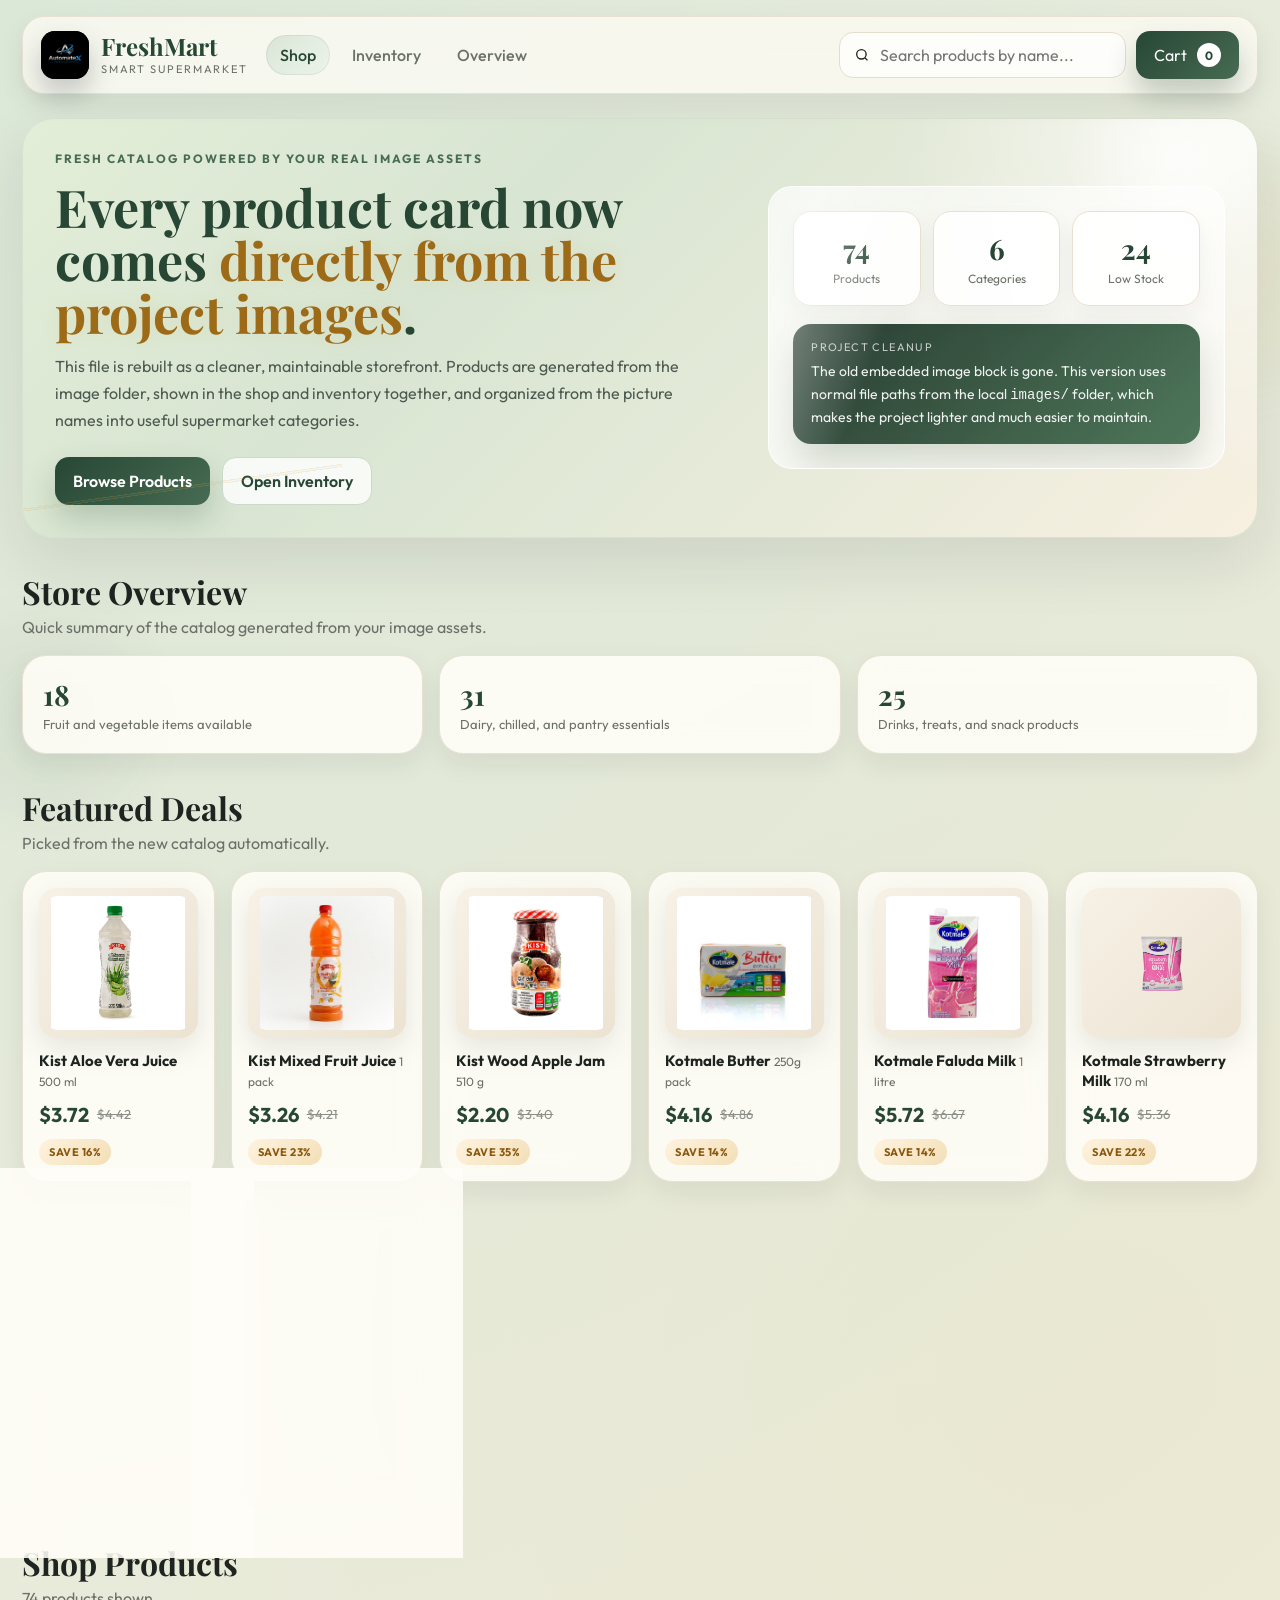
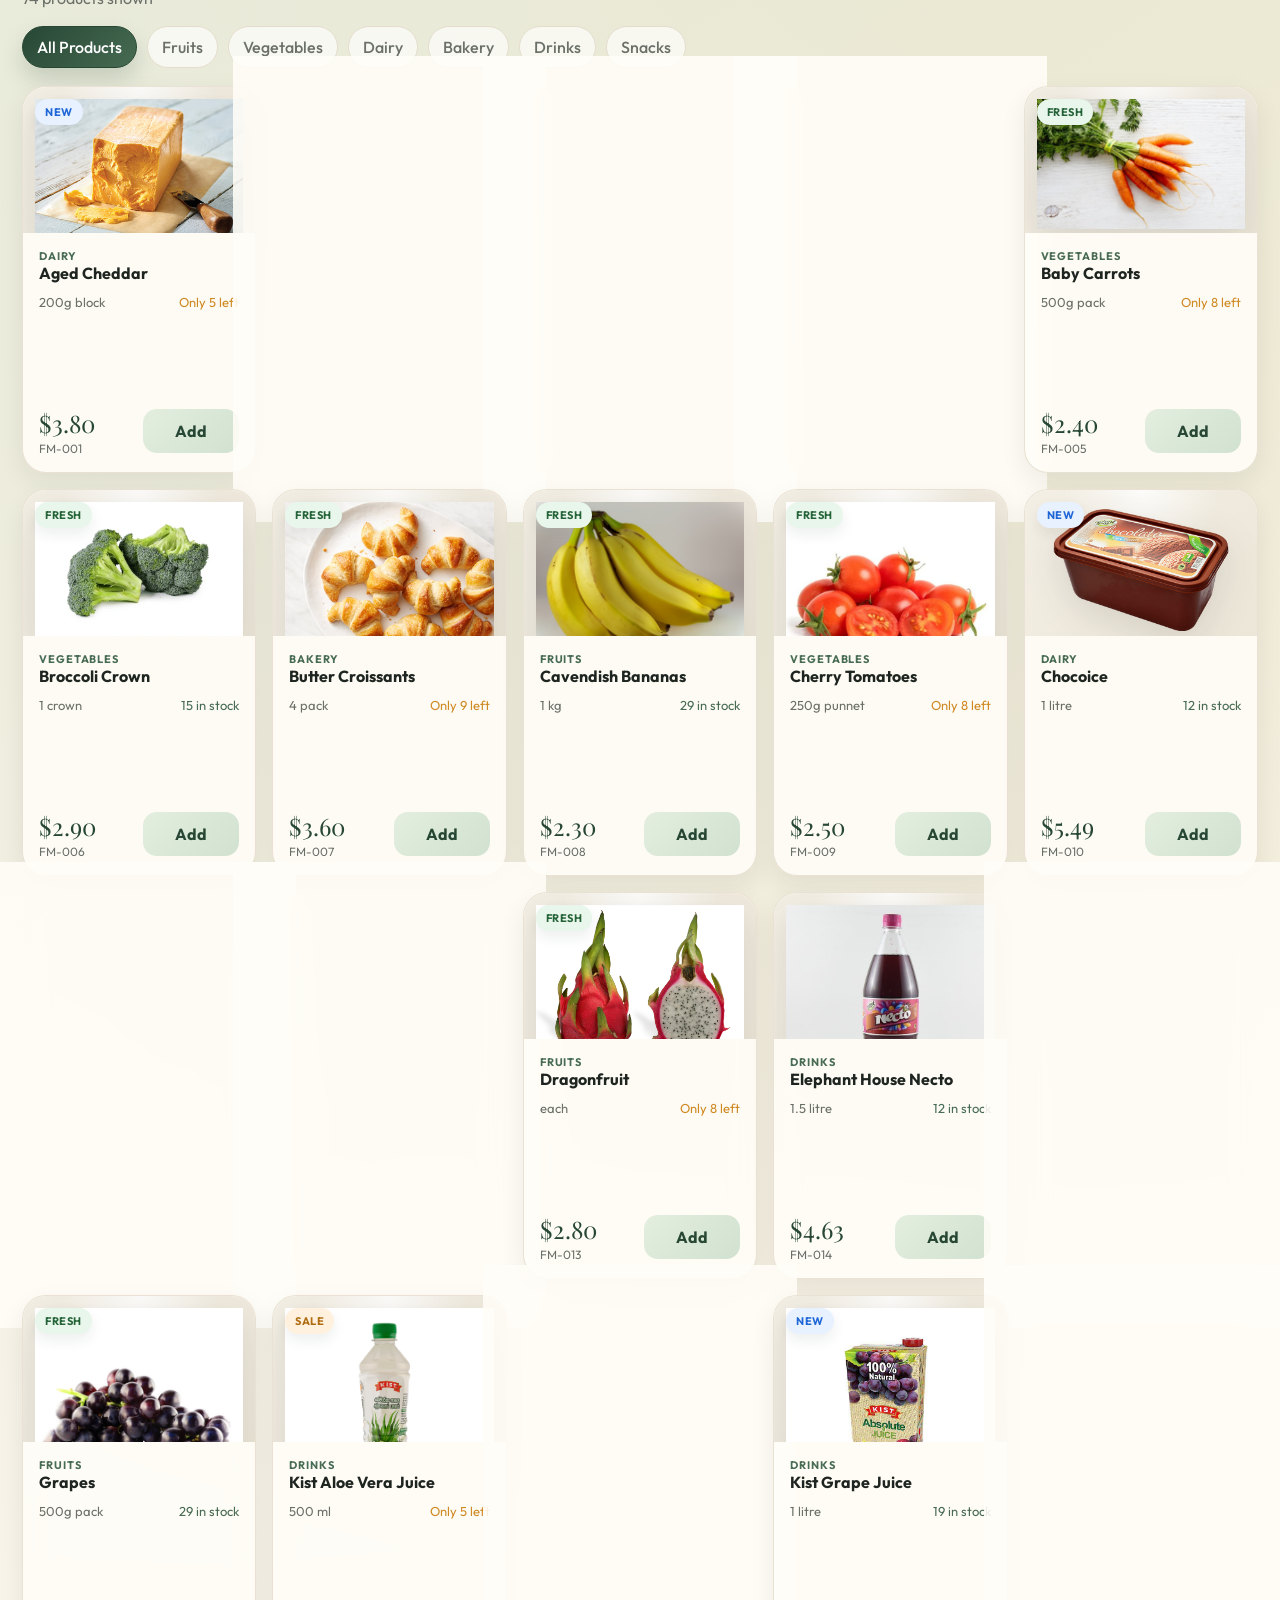
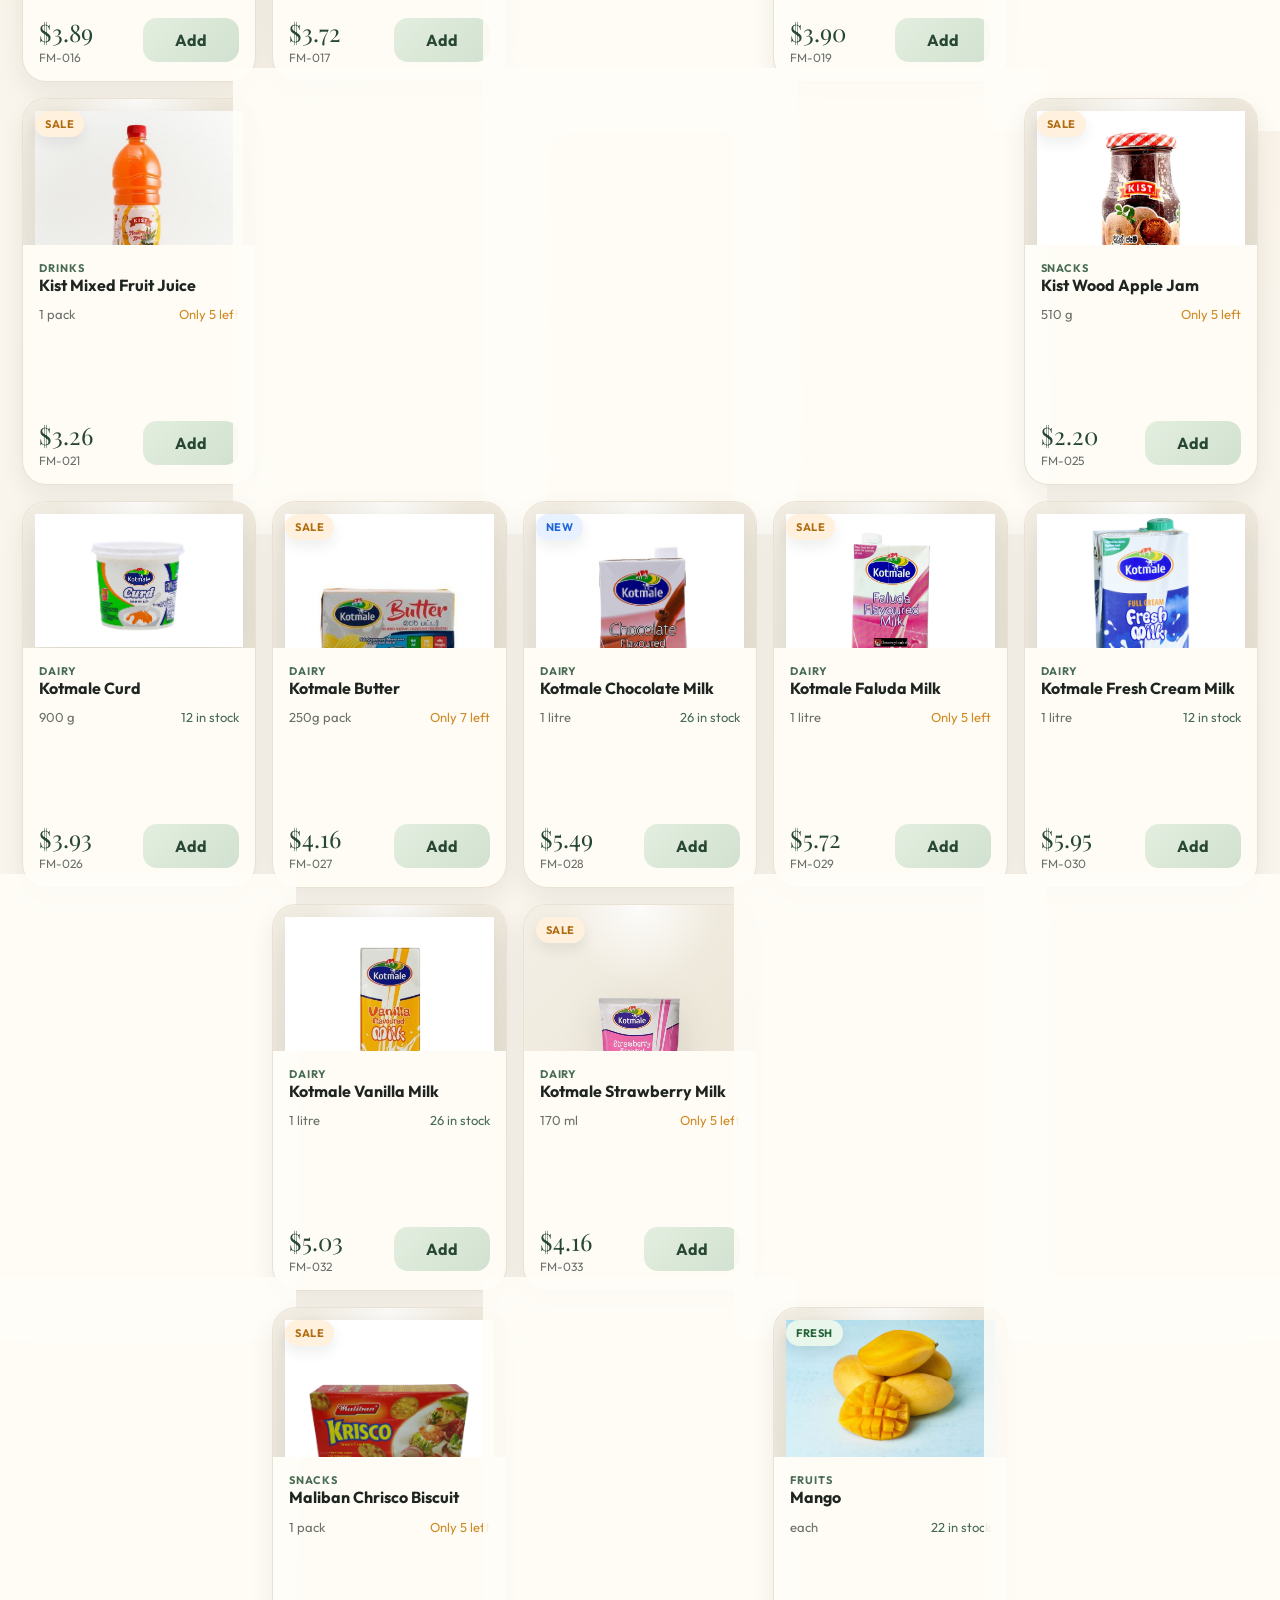
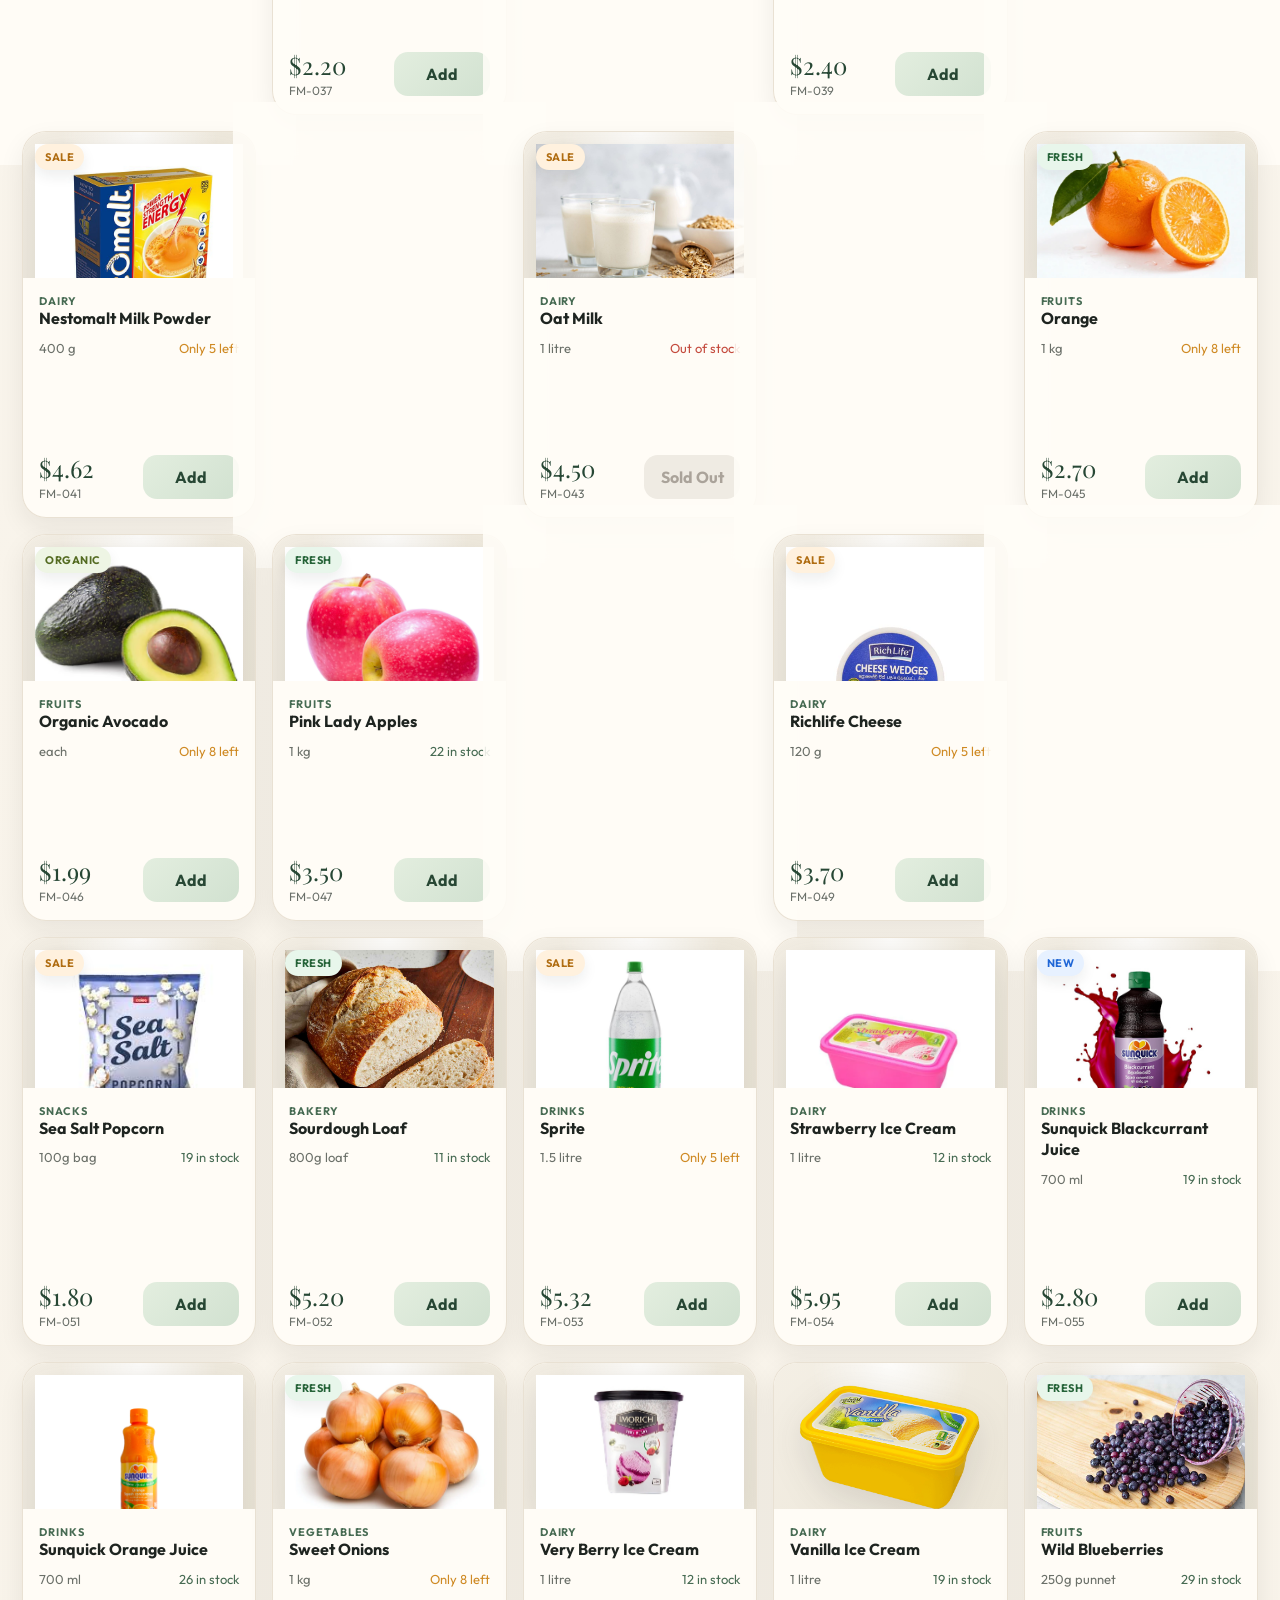
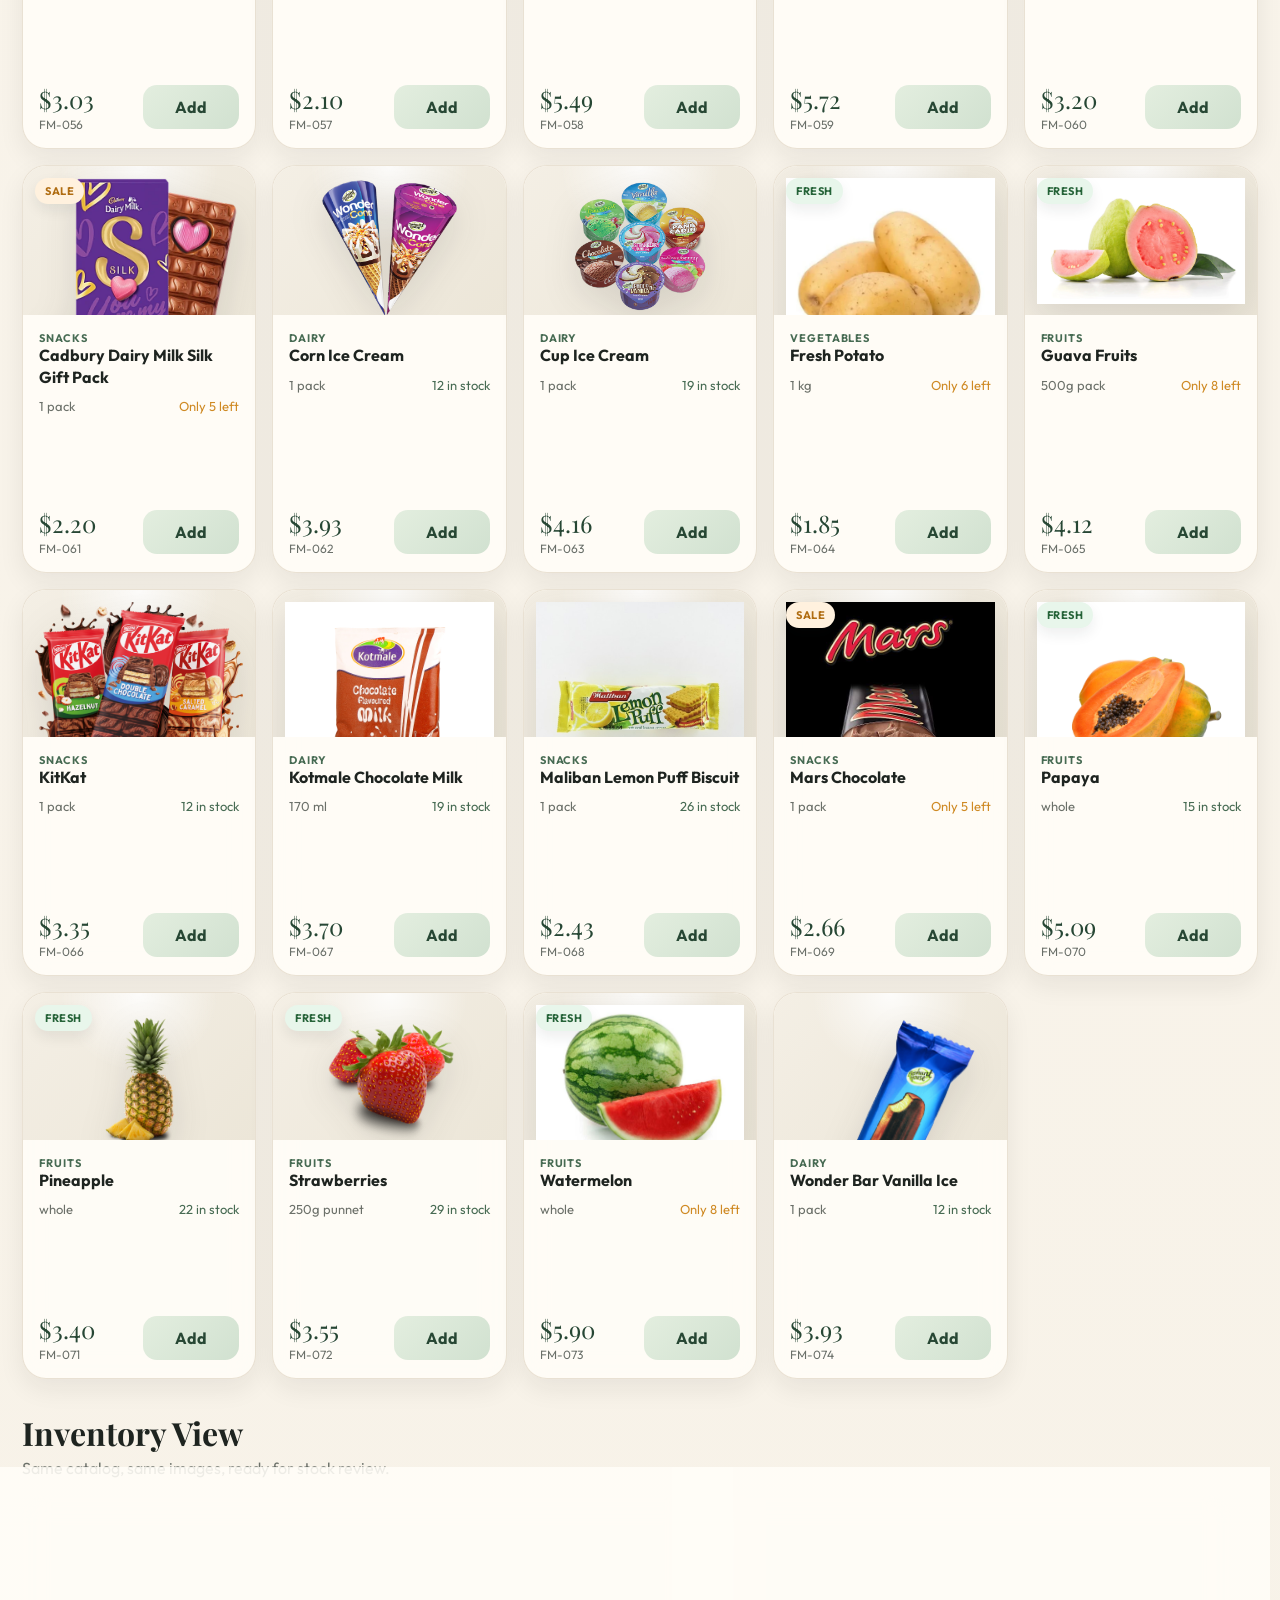
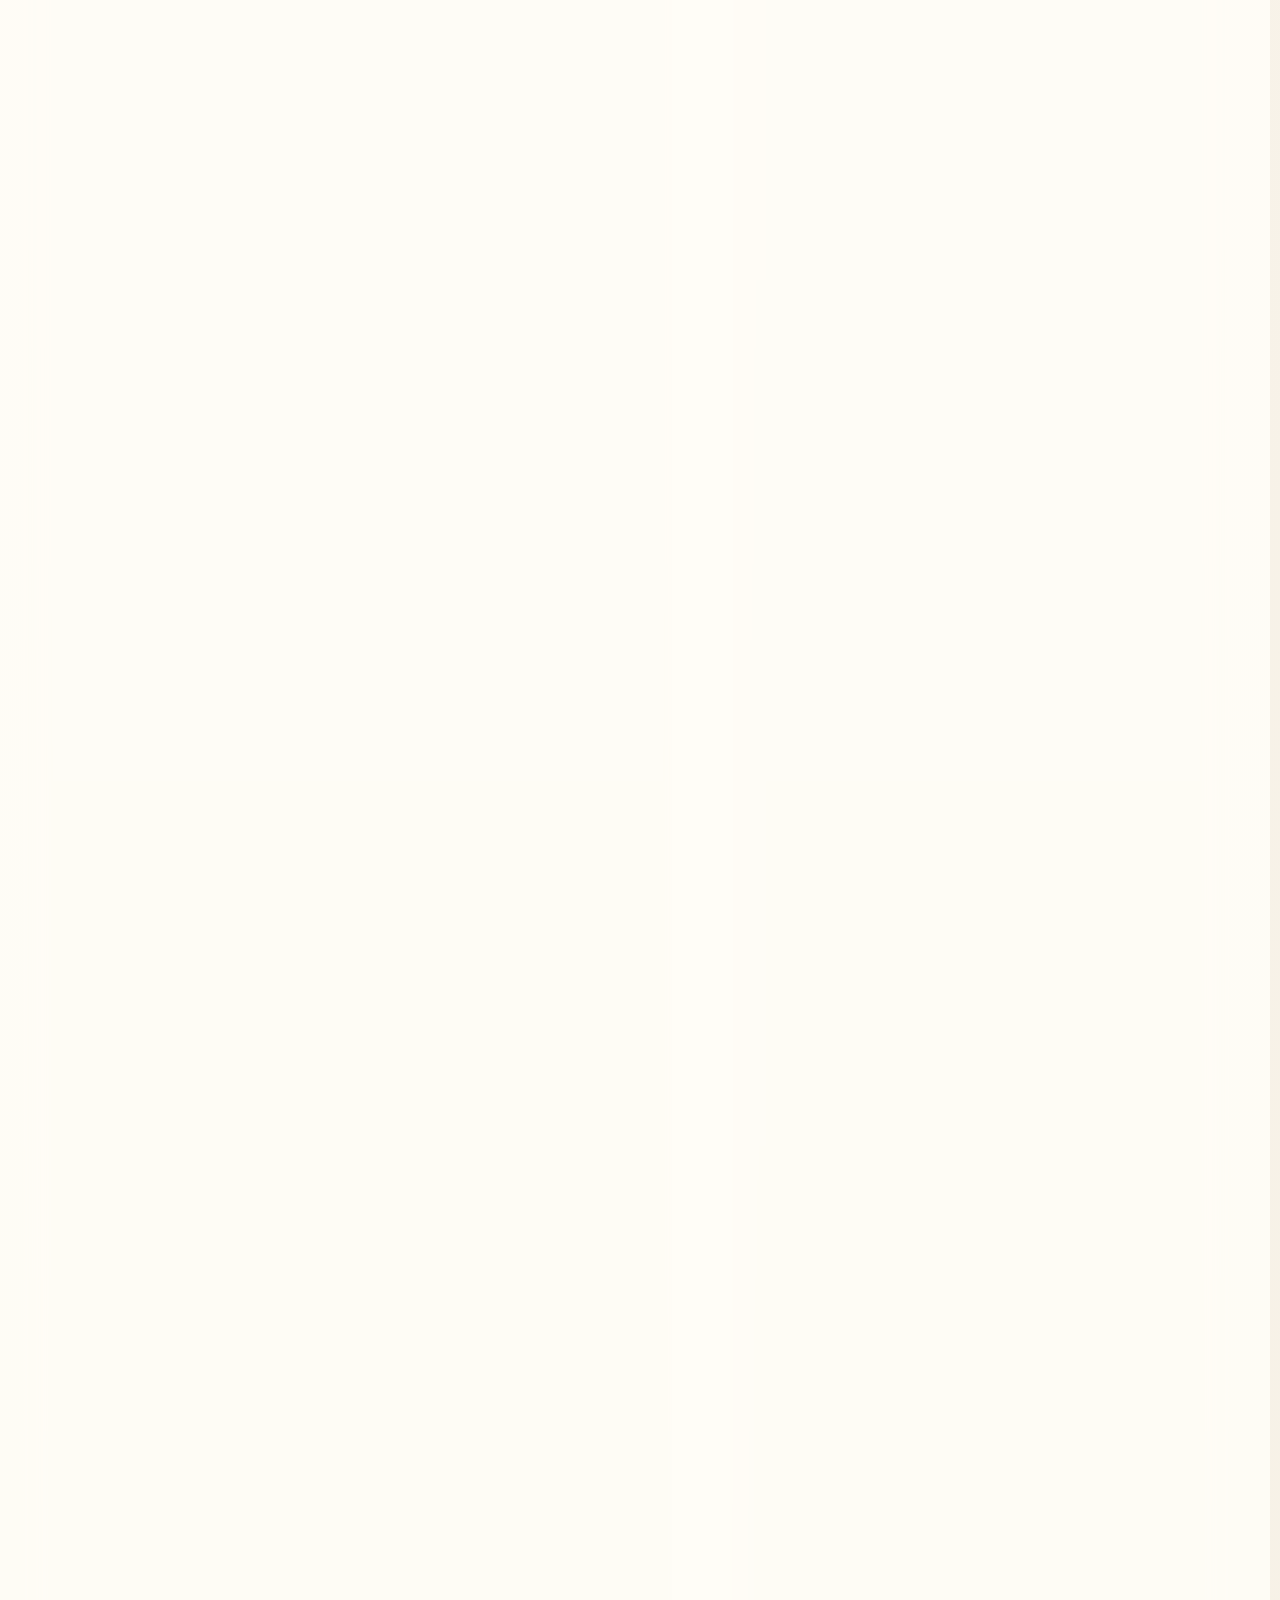
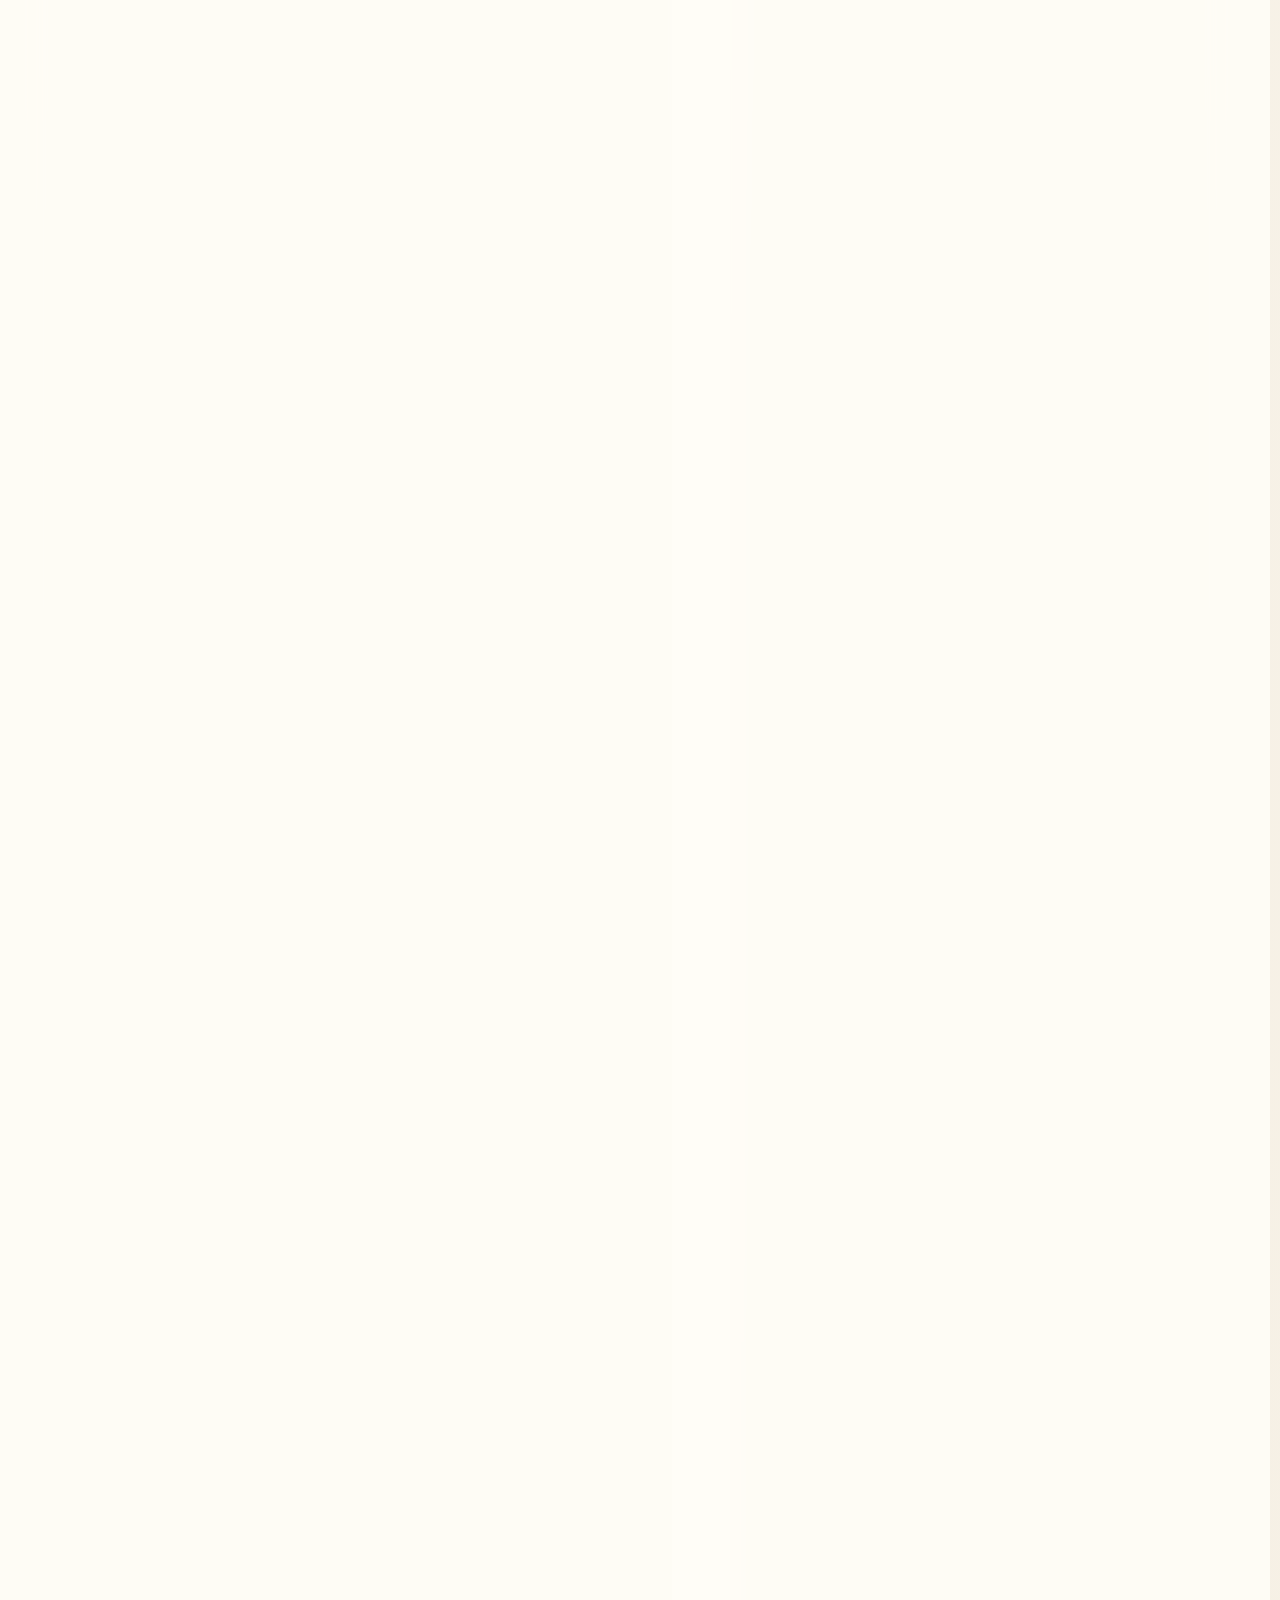
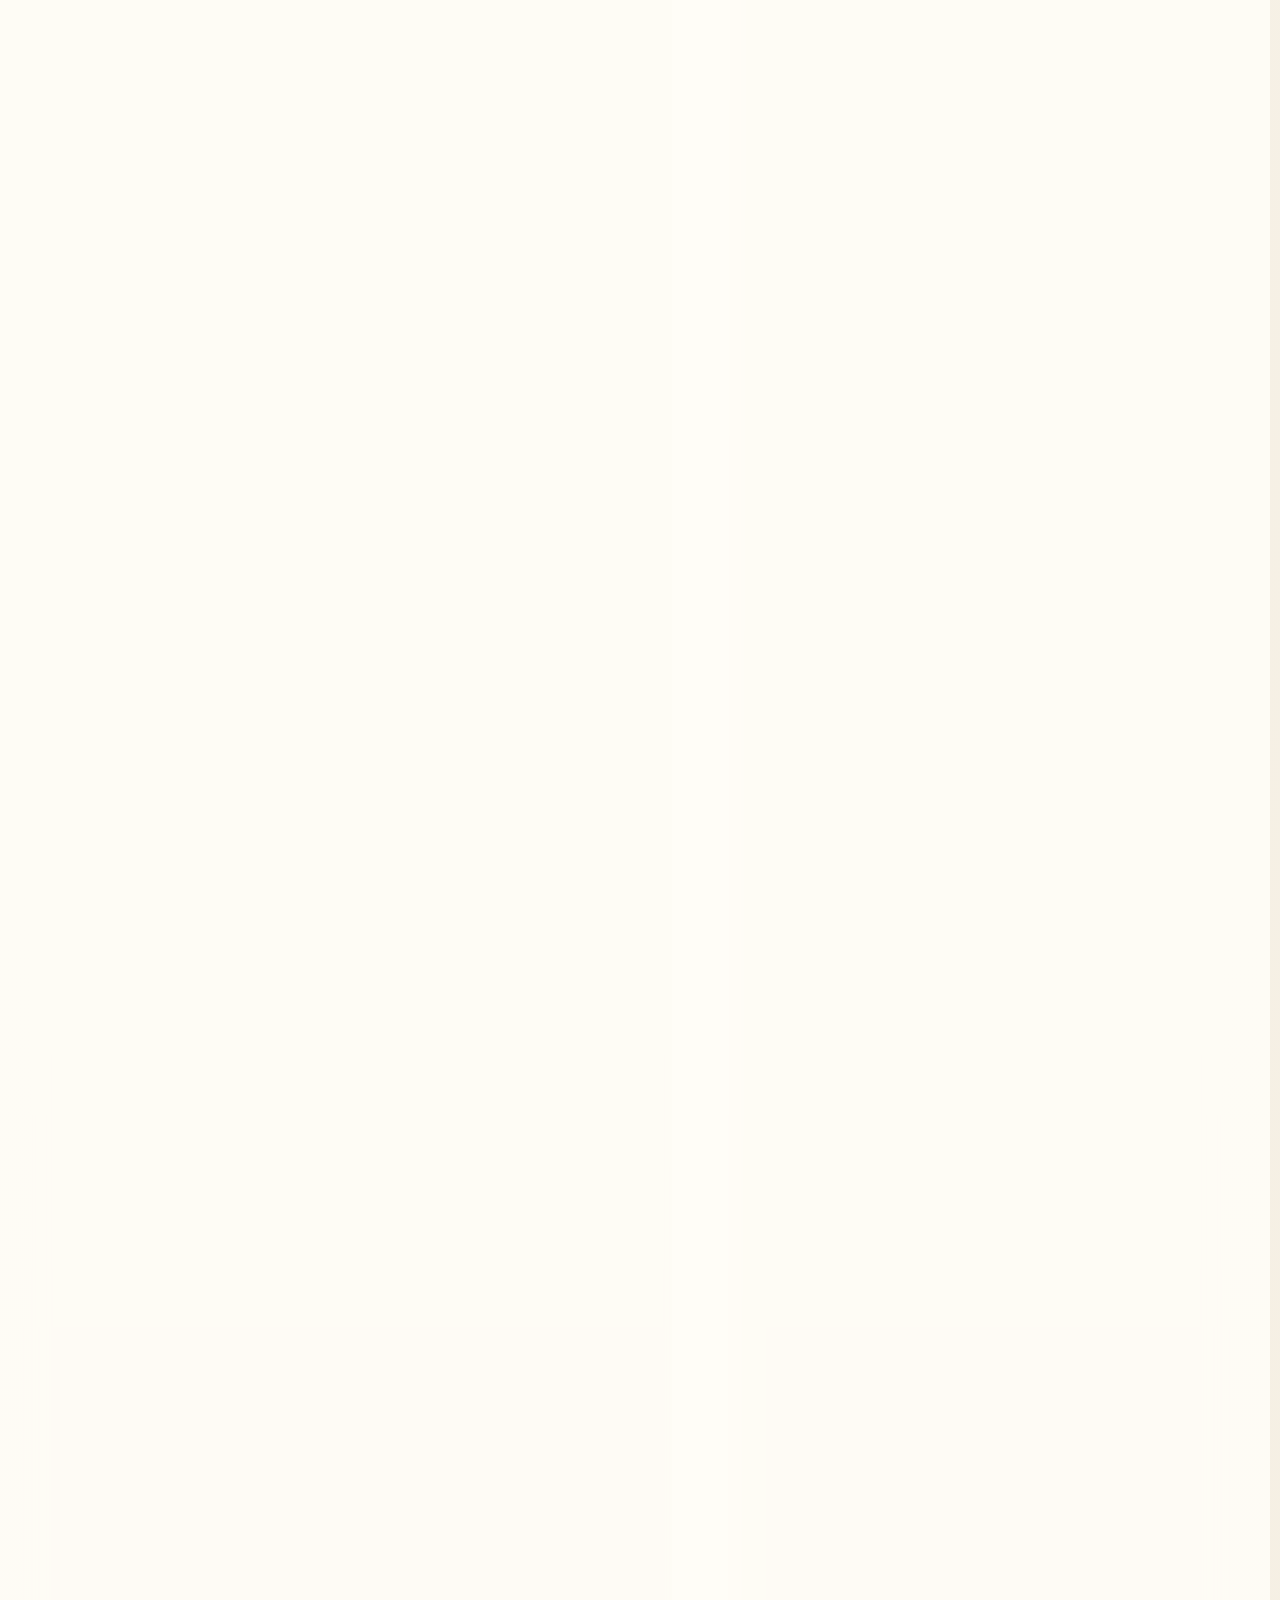
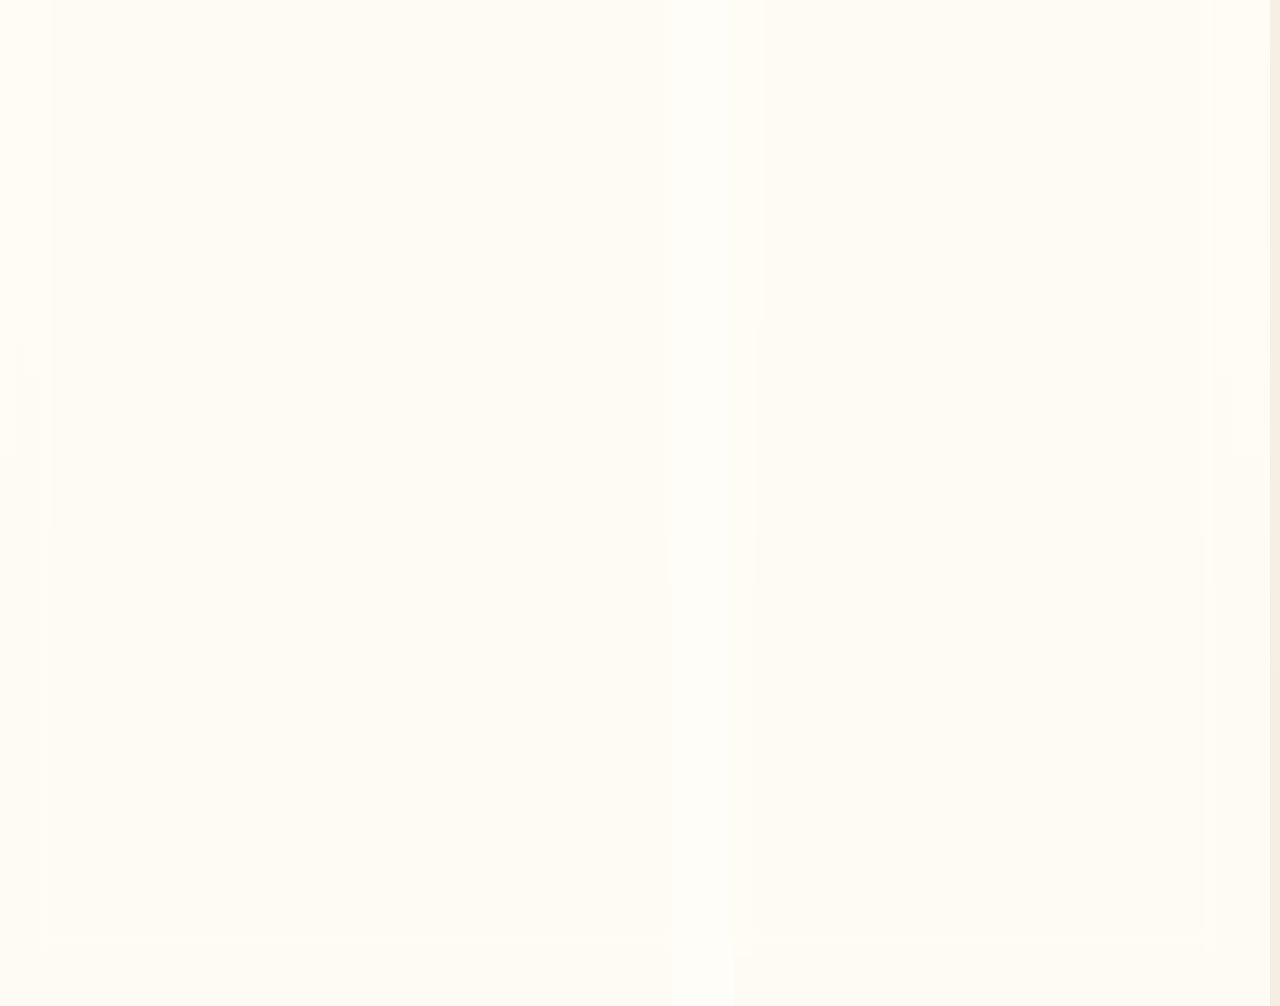
==== index.html @ c477b3e0 "Rename homepage to index.html" ====
<!DOCTYPE html>
<html lang="en">
<head>
<meta charset="UTF-8">
<meta name="viewport" content="width=device-width, initial-scale=1.0">
<title>FreshMart | Smart Supermarket Showcase</title>
<link rel="preconnect" href="https://fonts.googleapis.com">
<link rel="preconnect" href="https://fonts.gstatic.com" crossorigin>
<link href="https://fonts.googleapis.com/css2?family=Playfair+Display:wght@600;700&family=Outfit:wght@300;400;500;600;700&display=swap" rel="stylesheet">
<style>
*{box-sizing:border-box;margin:0;padding:0}
:root{
  --bg:#f5efe3;
  --panel:rgba(255,253,248,0.88);
  --panel-soft:#f3ecdf;
  --text:#1e2420;
  --muted:#6b7069;
  --brand:#274734;
  --brand-2:#476b53;
  --brand-3:#d9e5d6;
  --gold:#d8a74d;
  --gold-soft:#f3dfb7;
  --ink-soft:#304039;
  --line:#e5dccd;
  --danger:#c44a3d;
  --warn:#cf8a24;
  --info:#2c6fdd;
  --shadow:0 24px 60px rgba(29,34,25,0.10);
  --shadow-sm:0 10px 26px rgba(29,34,25,0.07);
  --radius:20px;
  --radius-sm:12px;
}
html{scroll-behavior:smooth}
body{font-family:'Outfit',sans-serif;background:
  radial-gradient(circle at top left,rgba(216,230,214,0.92),transparent 24%),
  radial-gradient(circle at 85% 10%,rgba(243,223,183,0.56),transparent 18%),
  linear-gradient(180deg,#fbf7f0 0%,var(--bg) 100%);
  color:var(--text);min-height:100vh;overflow-x:hidden}
body::before,body::after{
  content:'';position:fixed;border-radius:50%;pointer-events:none;z-index:0;filter:blur(10px);opacity:.55
}
body::before{
  width:320px;height:320px;top:110px;right:-120px;
  background:radial-gradient(circle,rgba(216,167,77,0.18),transparent 68%);
  animation:orbFloat 14s ease-in-out infinite
}
body::after{
  width:280px;height:280px;left:-90px;bottom:40px;
  background:radial-gradient(circle,rgba(71,107,83,0.16),transparent 68%);
  animation:orbFloat 18s ease-in-out infinite reverse
}
a{text-decoration:none;color:inherit}
button,input{font:inherit}
img{max-width:100%;display:block}
.shell{position:relative;z-index:1;max-width:1420px;margin:0 auto;padding:0 22px 48px}

@keyframes orbFloat{
  0%,100%{transform:translate3d(0,0,0) scale(1)}
  50%{transform:translate3d(0,-22px,0) scale(1.05)}
}
@keyframes softLift{
  0%,100%{transform:translateY(0)}
  50%{transform:translateY(-8px)}
}
@keyframes softTilt{
  0%,100%{transform:translateY(0) rotate(0)}
  50%{transform:translateY(-10px) rotate(-1.2deg)}
}
@keyframes revealUp{
  from{opacity:0;transform:translateY(26px)}
  to{opacity:1;transform:translateY(0)}
}
@keyframes glowSweep{
  0%{transform:translateX(-120%)}
  100%{transform:translateX(140%)}
}

.nav{
  position:sticky;top:0;z-index:30;
  display:flex;align-items:center;gap:18px;
  margin:16px auto 0;padding:14px 18px;
  background:rgba(255,252,246,0.72);backdrop-filter:blur(20px);
  border:1px solid rgba(229,220,205,0.82);border-radius:22px;box-shadow:var(--shadow-sm)
}
.brand{display:flex;align-items:center;gap:12px;min-width:0}
.brand-mark{width:48px;height:48px;border-radius:14px;overflow:hidden;background:#07111d;box-shadow:0 14px 28px rgba(7,17,29,0.22);flex-shrink:0;animation:softLift 7s ease-in-out infinite}
.brand-mark img{width:100%;height:100%;object-fit:cover}
.brand-copy{min-width:0}
.brand-copy h1{font-family:'Playfair Display',serif;font-size:24px;line-height:1;color:var(--brand);text-shadow:0 1px 0 rgba(255,255,255,0.7)}
.brand-copy p{font-size:11px;letter-spacing:1.8px;text-transform:uppercase;color:var(--muted);margin-top:4px}
.nav-links{display:flex;gap:8px;flex-wrap:wrap}
.nav-link{
  border:none;background:transparent;color:var(--muted);cursor:pointer;
  padding:10px 14px;border-radius:999px;font-weight:500;transition:.25s
}
.nav-link:hover,.nav-link.active{background:linear-gradient(135deg,var(--brand-3),#edf4ea);color:var(--brand);box-shadow:inset 0 0 0 1px rgba(39,71,52,0.08)}
.nav-tools{margin-left:auto;display:flex;align-items:center;gap:10px;flex-wrap:wrap;justify-content:flex-end}
.search{
  display:flex;align-items:center;gap:10px;background:rgba(255,255,255,0.72);
  border:1px solid var(--line);padding:12px 14px;border-radius:14px;min-width:260px;
  box-shadow:inset 0 1px 0 rgba(255,255,255,0.6)
}
.search input{border:none;background:transparent;outline:none;width:100%;color:var(--text)}
.cart-btn{
  display:flex;align-items:center;gap:10px;border:none;cursor:pointer;
  padding:12px 18px;border-radius:14px;background:linear-gradient(135deg,var(--brand),var(--brand-2));
  color:#fff;box-shadow:0 16px 28px rgba(39,71,52,0.26);transition:.25s
}
.cart-btn:hover{transform:translateY(-2px);box-shadow:0 20px 36px rgba(39,71,52,0.30)}
.cart-count{
  min-width:24px;height:24px;border-radius:999px;background:#fff;color:var(--brand);
  font-size:12px;font-weight:700;display:grid;place-items:center
}

.hero{
  position:relative;overflow:hidden;
  margin-top:24px;padding:32px;border-radius:32px;
  background:
    radial-gradient(circle at right top,rgba(255,255,255,0.78),transparent 28%),
    linear-gradient(135deg,#e3eed8 0%,#d8e5d2 35%,#f7f0e1 100%);
  border:1px solid #d8e1d0;box-shadow:var(--shadow);
  display:grid;grid-template-columns:minmax(0,1.2fr) minmax(300px,.8fr);gap:28px;align-items:center;
  animation:revealUp .8s ease both
}
.hero::before,.hero::after{
  content:'';position:absolute;border-radius:999px;pointer-events:none
}
.hero::before{
  width:220px;height:220px;top:-70px;right:-30px;
  background:radial-gradient(circle,rgba(255,255,255,0.7),transparent 72%);
  animation:orbFloat 12s ease-in-out infinite
}
.hero::after{
  width:360px;height:1px;left:-40px;bottom:46px;
  box-shadow:0 0 0 1px rgba(216,167,77,0.18);
  transform:rotate(-8deg)
}
.hero-copy .eyebrow{font-size:12px;font-weight:700;letter-spacing:2px;text-transform:uppercase;color:var(--brand-2)}
.hero-copy h2{font-family:'Playfair Display',serif;font-size:52px;line-height:1.02;color:var(--brand);margin:14px 0}
.hero-copy h2 span{color:#9d6b18;text-shadow:0 0 18px rgba(216,167,77,0.14)}
.hero-copy p{max-width:640px;font-size:16px;line-height:1.7;color:#4d5a51}
.hero-actions{display:flex;gap:12px;flex-wrap:wrap;margin-top:22px}
.btn-primary,.btn-secondary{
  display:inline-flex;align-items:center;justify-content:center;gap:10px;
  border:none;border-radius:14px;padding:13px 18px;cursor:pointer;font-weight:600;transition:.25s
}
.btn-primary{background:linear-gradient(135deg,var(--brand),var(--brand-2));color:#fff;box-shadow:0 14px 30px rgba(39,71,52,0.22)}
.btn-secondary{background:rgba(255,255,255,0.8);color:var(--brand);border:1px solid #ccd9ca}
.btn-primary:hover,.btn-secondary:hover{transform:translateY(-2px)}
.hero-panel{
  position:relative;overflow:hidden;
  background:rgba(255,255,255,0.58);border:1px solid rgba(255,255,255,0.86);
  border-radius:24px;padding:24px;backdrop-filter:blur(14px);animation:softTilt 9s ease-in-out infinite
}
.hero-panel::before{
  content:'';position:absolute;inset:-40% auto 0 -20%;width:50%;transform:skewX(-20deg);
  background:linear-gradient(90deg,transparent,rgba(255,255,255,0.42),transparent);
  animation:glowSweep 8s linear infinite
}
.stats{display:grid;grid-template-columns:repeat(3,1fr);gap:12px}
.stat{
  background:rgba(255,255,255,0.88);border:1px solid #ebdfcf;border-radius:18px;padding:18px;text-align:center;
  box-shadow:0 10px 22px rgba(35,45,35,0.05);animation:softLift 8s ease-in-out infinite
}
.stat:nth-child(2){animation-delay:.8s}
.stat:nth-child(3){animation-delay:1.6s}
.stat strong{display:block;font-family:'Playfair Display',serif;font-size:28px;color:var(--brand)}
.stat span{font-size:12px;color:var(--muted)}
.hero-note{
  margin-top:18px;padding:16px 18px;border-radius:18px;
  background:linear-gradient(135deg,rgba(32,53,41,0.96),rgba(63,107,77,0.92));
  color:#fff;box-shadow:0 18px 34px rgba(39,71,52,0.18)
}
.hero-note small{display:block;font-size:11px;letter-spacing:1.4px;text-transform:uppercase;opacity:.72;margin-bottom:6px}
.hero-note p{font-size:14px;line-height:1.6;opacity:.92}

.section{margin-top:32px}
.section-head{display:flex;align-items:flex-end;justify-content:space-between;gap:16px;margin-bottom:18px}
.section-head h3{font-family:'Playfair Display',serif;font-size:32px;color:var(--text)}
.section-head p{color:var(--muted);margin-top:4px}
.deal-row,.product-grid{display:grid;gap:16px}
.deal-row{grid-template-columns:repeat(auto-fit,minmax(190px,1fr))}
.deal-card,.product-card,.inventory-card,.summary-card{
  background:var(--panel);border:1px solid rgba(229,220,205,0.85);border-radius:24px;box-shadow:var(--shadow-sm);
  backdrop-filter:blur(12px)
}
.deal-card{position:relative;overflow:hidden;padding:16px;display:flex;flex-direction:column;gap:12px;transition:.28s;animation:revealUp .7s ease both}
.deal-card::after,.product-card::after{
  content:'';position:absolute;inset:0;background:linear-gradient(120deg,transparent 10%,rgba(255,255,255,0.22) 35%,transparent 55%);
  transform:translateX(-120%);transition:transform .8s ease;pointer-events:none
}
.deal-card:hover::after,.product-card:hover::after{transform:translateX(120%)}
.deal-card:hover{transform:translateY(-6px);box-shadow:0 24px 44px rgba(29,34,25,0.11)}
.deal-card img{width:100%;height:150px;object-fit:contain;object-position:center;border-radius:18px;background:linear-gradient(135deg,#f7f1e6,#ece3d2);padding:8px;filter:drop-shadow(0 10px 14px rgba(30,36,32,0.10))}
.deal-card strong{font-size:15px}
.deal-card span{font-size:12px;color:var(--muted)}
.deal-price{display:flex;align-items:center;gap:8px}
.deal-price b{font-size:20px;color:var(--brand)}
.deal-price s{font-size:13px;color:#8c8f89}
.deal-save{
  display:inline-flex;align-self:flex-start;padding:6px 10px;border-radius:999px;
  background:linear-gradient(135deg,#fff3df,var(--gold-soft));color:#8a5810;font-size:11px;font-weight:700;text-transform:uppercase;letter-spacing:.5px
}

.filters{display:flex;gap:10px;flex-wrap:wrap;margin-bottom:18px}
.chip{
  border:1px solid var(--line);background:rgba(255,255,255,0.66);color:var(--muted);
  padding:10px 14px;border-radius:999px;cursor:pointer;transition:.25s;font-weight:500
}
.chip:hover,.chip.active{background:linear-gradient(135deg,var(--brand),var(--brand-2));color:#fff;border-color:var(--brand);box-shadow:0 12px 22px rgba(39,71,52,0.18)}

.product-grid{grid-template-columns:repeat(auto-fill,minmax(220px,1fr))}
.product-card{position:relative;overflow:hidden;display:flex;flex-direction:column;transition:.3s;animation:revealUp .7s ease both}
.product-card:hover{transform:translateY(-8px);box-shadow:0 26px 48px rgba(29,34,25,0.13)}
.product-media{position:relative;background:
  radial-gradient(circle at top,rgba(255,255,255,0.85),transparent 42%),
  linear-gradient(135deg,#f4efe5,#ece6d8);aspect-ratio:1/1;overflow:hidden;padding:12px;display:grid;place-items:center}
.product-media img{width:100%;height:100%;object-fit:contain;object-position:center;filter:drop-shadow(0 12px 18px rgba(30,36,32,0.12))}
.badge-stack{position:absolute;top:12px;left:12px;display:flex;flex-direction:column;gap:6px}
.badge{
  display:inline-flex;align-self:flex-start;padding:6px 10px;border-radius:999px;
  font-size:11px;font-weight:700;letter-spacing:.5px;text-transform:uppercase;box-shadow:0 6px 14px rgba(30,36,32,0.08)
}
.badge.fresh{background:#e8f6eb;color:#256338}
.badge.organic{background:#eef5e4;color:#546b22}
.badge.sale{background:#fff1de;color:#b06d12}
.badge.new{background:#e7f1ff;color:#1f66d6}
.product-body{padding:16px;display:flex;flex-direction:column;gap:10px;height:100%}
.product-top{display:flex;align-items:flex-start;justify-content:space-between;gap:8px}
.product-top strong{font-size:16px;line-height:1.35}
.category-tag{font-size:11px;font-weight:700;text-transform:uppercase;letter-spacing:.9px;color:var(--brand-2)}
.meta{display:flex;align-items:center;justify-content:space-between;gap:8px;font-size:13px;color:var(--muted)}
.stock.good{color:var(--brand-2)}
.stock.low{color:var(--warn)}
.stock.out{color:var(--danger)}
.product-footer{margin-top:auto;display:flex;align-items:center;justify-content:space-between;gap:12px}
.price{font-family:'Playfair Display',serif;font-size:24px;color:var(--brand);text-shadow:0 1px 0 rgba(255,255,255,0.6)}
.price small{display:block;font-family:'Outfit',sans-serif;font-size:12px;color:var(--muted);margin-top:2px}
.add-btn{
  border:none;border-radius:14px;padding:12px 14px;cursor:pointer;background:linear-gradient(135deg,#e3eedf,#d1e1d0);
  color:var(--brand);font-weight:700;min-width:96px;transition:.25s
}
.add-btn:hover:not(:disabled){transform:translateY(-1px);box-shadow:0 12px 24px rgba(39,71,52,0.14)}
.add-btn:disabled{background:#efebe3;color:#aaa39a;cursor:not-allowed}

.summary-grid{display:grid;grid-template-columns:repeat(3,1fr);gap:16px}
.summary-card{padding:20px;animation:revealUp .7s ease both}
.summary-card strong{display:block;font-family:'Playfair Display',serif;font-size:28px;color:var(--brand)}
.summary-card span{color:var(--muted);font-size:13px}

.inventory-wrap{display:grid;grid-template-columns:1.05fr .95fr;gap:18px}
.inventory-card{padding:20px;animation:revealUp .7s ease both}
.inventory-toolbar{display:flex;gap:10px;flex-wrap:wrap;margin-bottom:14px}
.inventory-toolbar .search{min-width:0;flex:1}
.table-scroll{overflow:auto}
table{width:100%;border-collapse:collapse}
th,td{padding:14px 12px;text-align:left;border-bottom:1px solid #efe5d7;vertical-align:middle}
th{font-size:12px;text-transform:uppercase;letter-spacing:1px;color:var(--muted)}
td{font-size:14px}
tbody tr:hover{background:#fcf8f0}
.td-product{display:flex;align-items:center;gap:12px;min-width:240px}
.td-product img{width:48px;height:48px;border-radius:12px;object-fit:contain;object-position:center;background:linear-gradient(135deg,#f7f1e6,#ece3d2);padding:4px}
.mini-note{font-size:12px;color:var(--muted)}
.status-pill{
  display:inline-flex;padding:6px 10px;border-radius:999px;font-size:11px;
  font-weight:700;text-transform:uppercase;letter-spacing:.5px
}
.status-pill.good{background:#e8f6eb;color:#256338}
.status-pill.low{background:#fff1de;color:#b06d12}
.status-pill.out{background:#fde8e5;color:#b73d2f}
.stock-list{display:grid;gap:12px}
.stock-item{
  display:grid;grid-template-columns:56px 1fr auto;align-items:center;gap:14px;
  padding:12px;border-radius:18px;background:#faf6ee;border:1px solid #efe5d7;transition:.25s
}
.stock-item:hover{transform:translateY(-2px);box-shadow:0 16px 28px rgba(29,34,25,0.08)}
.stock-item img{width:56px;height:56px;border-radius:14px;object-fit:contain;object-position:center;background:linear-gradient(135deg,#f7f1e6,#ece3d2);padding:5px}
.stock-item strong{display:block;font-size:15px}
.stock-item span{font-size:12px;color:var(--muted)}

.cart-overlay{
  position:fixed;inset:0;background:rgba(11,15,18,0.28);backdrop-filter:blur(4px);
  opacity:0;pointer-events:none;transition:.25s;z-index:40
}
.cart-overlay.open{opacity:1;pointer-events:auto}
.cart-panel{
  position:absolute;right:18px;top:18px;bottom:18px;width:min(420px,calc(100vw - 36px));
  background:rgba(255,253,248,0.94);border-radius:28px;border:1px solid #eee3d3;box-shadow:var(--shadow);
  display:flex;flex-direction:column;transform:translateX(20px);transition:.25s
}
.cart-overlay.open .cart-panel{transform:translateX(0)}
.cart-head,.cart-foot{padding:20px 22px;border-bottom:1px solid #efe5d7}
.cart-head{display:flex;align-items:flex-start;justify-content:space-between;gap:12px}
.cart-foot{border-bottom:none;border-top:1px solid #efe5d7;margin-top:auto}
.close-btn{
  width:38px;height:38px;border:none;border-radius:12px;background:#f5efe4;cursor:pointer;color:var(--muted)
}
.cart-items{padding:10px 22px 20px;overflow:auto;display:grid;gap:12px}
.cart-empty{padding:42px 12px;text-align:center;color:var(--muted)}
.cart-item{
  display:grid;grid-template-columns:64px 1fr auto;gap:12px;align-items:center;
  padding:12px;border:1px solid #efe5d7;border-radius:18px;background:#fffaf2
}
.cart-item img{width:64px;height:64px;border-radius:14px;object-fit:contain;object-position:center;background:linear-gradient(135deg,#f7f1e6,#ece3d2);padding:6px}
.qty{
  display:flex;align-items:center;gap:8px;justify-content:flex-end;margin-top:8px
}
.qty button{
  width:26px;height:26px;border:none;border-radius:8px;background:#ebe4d6;cursor:pointer
}
.cart-summary-line{display:flex;align-items:center;justify-content:space-between;color:var(--muted);margin-bottom:10px}
.cart-summary-line.total{color:var(--text);font-weight:700;font-size:17px;margin-top:12px}
.checkout{
  width:100%;border:none;border-radius:16px;padding:14px 16px;cursor:pointer;
  background:linear-gradient(135deg,var(--brand),var(--brand-2));color:#fff;font-weight:700;transition:.25s
}
.checkout:hover{transform:translateY(-2px)}

.toast{
  position:fixed;left:50%;bottom:24px;transform:translateX(-50%) translateY(24px);
  background:#1c2621;color:#fff;padding:12px 18px;border-radius:999px;opacity:0;
  pointer-events:none;transition:.25s;z-index:60;box-shadow:var(--shadow)
}
.toast.show{opacity:1;transform:translateX(-50%) translateY(0)}

@media (max-width: 1080px){
  .hero,.inventory-wrap{grid-template-columns:1fr}
  .summary-grid{grid-template-columns:1fr 1fr}
}
@media (max-width: 760px){
  .shell{padding:0 14px 36px}
  .nav{padding:12px;gap:12px;flex-wrap:wrap}
  .nav-tools,.nav-links{width:100%}
  .search{min-width:0;width:100%}
  .hero{padding:22px;border-radius:26px}
  .hero-copy h2{font-size:38px}
  .stats,.summary-grid{grid-template-columns:1fr}
  .section-head{flex-direction:column;align-items:flex-start}
  .cart-panel{right:10px;left:10px;width:auto}
}
</style>
</head>
<body>
<div class="shell">
  <header class="nav">
    <a class="brand" href="#top">
      <div class="brand-mark">
        <img src="images/ax-logo.png" alt="AutomateX logo">
      </div>
      <div class="brand-copy">
        <h1>FreshMart</h1>
        <p>Smart Supermarket</p>
      </div>
    </a>

    <nav class="nav-links">
      <button class="nav-link active" type="button" data-target="#shop">Shop</button>
      <button class="nav-link" type="button" data-target="#inventory">Inventory</button>
      <button class="nav-link" type="button" data-target="#overview">Overview</button>
    </nav>

    <div class="nav-tools">
      <label class="search" aria-label="Search products">
        <svg width="18" height="18" viewBox="0 0 24 24" fill="none" stroke="currentColor" stroke-width="2"><circle cx="11" cy="11" r="7"></circle><path d="m20 20-3.5-3.5"></path></svg>
        <input id="shop-search" type="search" placeholder="Search products by name...">
      </label>
      <button class="cart-btn" id="open-cart" type="button">
        <span>Cart</span>
        <span class="cart-count" id="cart-count">0</span>
      </button>
    </div>
  </header>

  <section class="hero" id="top">
    <div class="hero-copy">
      <div class="eyebrow">Fresh catalog powered by your real image assets</div>
      <h2>Every product card now comes <span>directly from the project images</span>.</h2>
      <p>
        This file is rebuilt as a cleaner, maintainable storefront. Products are generated from the image folder,
        shown in the shop and inventory together, and organized from the picture names into useful supermarket categories.
      </p>
      <div class="hero-actions">
        <a class="btn-primary" href="#shop">Browse Products</a>
        <a class="btn-secondary" href="#inventory">Open Inventory</a>
      </div>
    </div>
    <div class="hero-panel">
      <div class="stats">
        <div class="stat"><strong id="stat-products">0</strong><span>Products</span></div>
        <div class="stat"><strong id="stat-categories">0</strong><span>Categories</span></div>
        <div class="stat"><strong id="stat-low">0</strong><span>Low Stock</span></div>
      </div>
      <div class="hero-note">
        <small>Project Cleanup</small>
        <p>The old embedded image block is gone. This version uses normal file paths from the local <code>images/</code> folder, which makes the project lighter and much easier to maintain.</p>
      </div>
    </div>
  </section>

  <section class="section" id="overview">
    <div class="section-head">
      <div>
        <h3>Store Overview</h3>
        <p>Quick summary of the catalog generated from your image assets.</p>
      </div>
    </div>
    <div class="summary-grid">
      <article class="summary-card">
        <strong id="summary-fruit">0</strong>
        <span>Fruit and vegetable items available</span>
      </article>
      <article class="summary-card">
        <strong id="summary-dairy">0</strong>
        <span>Dairy, chilled, and pantry essentials</span>
      </article>
      <article class="summary-card">
        <strong id="summary-drink">0</strong>
        <span>Drinks, treats, and snack products</span>
      </article>
    </div>
  </section>

  <section class="section">
    <div class="section-head">
      <div>
        <h3>Featured Deals</h3>
        <p>Picked from the new catalog automatically.</p>
      </div>
    </div>
    <div class="deal-row" id="deal-row"></div>
  </section>

  <section class="section" id="shop">
    <div class="section-head">
      <div>
        <h3>Shop Products</h3>
        <p id="product-count">0 products</p>
      </div>
    </div>

    <div class="filters" id="category-filters">
      <button class="chip active" type="button" data-category="all">All Products</button>
      <button class="chip" type="button" data-category="fruit">Fruits</button>
      <button class="chip" type="button" data-category="veg">Vegetables</button>
      <button class="chip" type="button" data-category="dairy">Dairy</button>
      <button class="chip" type="button" data-category="bakery">Bakery</button>
      <button class="chip" type="button" data-category="drink">Drinks</button>
      <button class="chip" type="button" data-category="snack">Snacks</button>
    </div>

    <div class="product-grid" id="product-grid"></div>
  </section>

  <section class="section" id="inventory">
    <div class="section-head">
      <div>
        <h3>Inventory View</h3>
        <p>Same catalog, same images, ready for stock review.</p>
      </div>
    </div>

    <div class="inventory-wrap">
      <article class="inventory-card">
        <div class="inventory-toolbar">
          <label class="search" aria-label="Search inventory">
            <svg width="18" height="18" viewBox="0 0 24 24" fill="none" stroke="currentColor" stroke-width="2"><circle cx="11" cy="11" r="7"></circle><path d="m20 20-3.5-3.5"></path></svg>
            <input id="inventory-search" type="search" placeholder="Search by name, category, or SKU">
          </label>
          <button class="chip active" type="button" data-stock-filter="all">All</button>
          <button class="chip" type="button" data-stock-filter="low">Low Stock</button>
          <button class="chip" type="button" data-stock-filter="out">Out of Stock</button>
        </div>
        <div class="table-scroll">
          <table>
            <thead>
              <tr>
                <th>Product</th>
                <th>Category</th>
                <th>Price</th>
                <th>Stock</th>
                <th>Status</th>
                <th>SKU</th>
              </tr>
            </thead>
            <tbody id="inventory-body"></tbody>
          </table>
        </div>
      </article>

      <article class="inventory-card">
        <div class="section-head" style="margin-bottom:14px">
          <div>
            <h3 style="font-size:24px">Attention Needed</h3>
            <p>Items with the lowest available stock.</p>
          </div>
        </div>
        <div class="stock-list" id="low-stock-list"></div>
      </article>
    </div>
  </section>
</div>

<div class="cart-overlay" id="cart-overlay">
  <aside class="cart-panel" aria-label="Shopping cart">
    <div class="cart-head">
      <div>
        <h3 style="font-family:'Playfair Display',serif;font-size:28px;color:var(--brand)">Your Cart</h3>
        <p class="mini-note" id="cart-items-label">0 items selected</p>
      </div>
      <button class="close-btn" id="close-cart" type="button">✕</button>
    </div>
    <div class="cart-items" id="cart-items"></div>
    <div class="cart-foot">
      <div class="cart-summary-line"><span>Subtotal</span><span id="cart-subtotal">$0.00</span></div>
      <div class="cart-summary-line"><span>Delivery</span><span>$2.99</span></div>
      <div class="cart-summary-line total"><span>Total</span><span id="cart-total">$2.99</span></div>
      <button class="checkout" id="checkout-btn" type="button">Place Order</button>
    </div>
  </aside>
</div>

<div class="toast" id="toast">Done</div>

<script>
const PRODUCT_FILES = [
  'Aged Cheddar.jpg',
  'Anchor-MilkPowder-1kg.jpg',
  'Anchor-MilkPowder-200g.jpeg',
  'Anchor-MilkPowder-400g.webp',
  'Baby Carrots.jpg',
  'Broccoli Crown.webp',
  'Butter Croissants.jpg',
  'Cavendish Bananas.jpeg',
  'Cherry Tomatoes.webp',
  'ChocoIce-1litter.png',
  'CocaCola-1litter.jpg',
  'Dairymilk_chocho.jpg',
  'Dragonfruit.jpg',
  'Elephant House-Necto-1.5litter.jpeg',
  'Free Range Eggs.webp',
  'Grapes.jpg',
  'Kist-AloeVera-Juice-500ml.webp',
  'Kist-GraanApple-Juice-1litter.jpeg',
  'Kist-Grape-Juicce-1litter.png',
  'Kist-Mango-Jam-510g.webp',
  'Kist-MixedFruit-Juice.jpeg',
  'Kist-Mixedfruit-Jam-300g.jpeg',
  'Kist-Strawberry-Jam-500g.jpeg',
  'Kist-WoodApple-Juice.webp',
  'Kist-Woodapple-Jam-510g.webp',
  'Kotamale-Curd-900g.jpg',
  'Kotmale-Butter.jpeg',
  'Kotmale-Chocolate-Milk-1litter.webp',
  'Kotmale-Faluda-Milk-1litter.webp',
  'Kotmale-FreshCream-Mil-1litter.jpg',
  'Kotmale-Vanilla-Milk-170ml.jpg',
  'Kotmale-Vanilla-Milk-1litter.webp',
  'Kotmale-strawberry-milk-170ml.webp',
  'Kulfi-Ice.jpg',
  'Malibam_chochoalate-biscut.jpeg',
  'Maliban-Chocolate-Puff-Biscuit.png',
  'Maliban-chrisco-busicut.webp',
  'Maliban-goldmarie-buscuit.jpeg',
  'Mango\\.jpg',
  'Milo-ChocholateDrinkPowder-400g.jpg',
  'Nestomalt-Milkpowder-400g.jpeg',
  'Nestomalt-Milkpowder-800g.jpg',
  'Oat Milk.jpg',
  'Orange Juice.webp',
  'Orange.webp',
  'Organic Avocado.webp',
  'Pink Lady Apples.jpg',
  'Richlife-Cheese-100g.jpeg',
  'Richlife-Cheese-120g.webp',
  'Richlife-cheesepanerr-200g.jpg',
  'Sea Salt Popcorn.jpeg',
  'Sourdough Loaf.jpg',
  'Sprite-1.5Litter.jpg',
  'StrawberryIce1litter.webp',
  'Sunquick-Blackcurrant-juice-700ml.jpg',
  'Sunquick-Orange-Juice-700ml.jpg',
  'Sweet Onions.webp',
  'VERRY_BERRY_ICE_CREAM_1litter.jpg',
  'Vanila_Ice-cream1litter.png',
  'Wild Blueberries.jpg',
  'cadbury-dairy-milk-silk-valentine-special-gift-pack-heart-pop.jpg.webp',
  'corn-ice.png',
  'cup-ice.png',
  'fresh-potato-.png.webp',
  'guavafruits.jpg.webp',
  'kitkat_new.png.webp',
  'kotmale-chocolate-milk-170ml.jpg',
  'maliban-lemonpuff-busicuit.jpeg',
  'mars_chocholate.jpg',
  'papayajpg.jpg',
  'pineaple.png',
  'strawberries.png',
  'watermeloen_2.jpg',
  'wonder_bar_vanila-lice.png',
];

const NAME_OVERRIDES = {
  'Dairymilk_chocho.jpg': 'Dairy Milk Chocolate',
  'Elephant House-Necto-1.5litter.jpeg': 'Elephant House Necto',
  'Kist-AloeVera-Juice-500ml.webp': 'Kist Aloe Vera Juice',
  'Kist-GraanApple-Juice-1litter.jpeg': 'Kist Green Apple Juice',
  'Kist-Grape-Juicce-1litter.png': 'Kist Grape Juice',
  'Kist-Mango-Jam-510g.webp': 'Kist Mango Jam',
  'Kist-MixedFruit-Juice.jpeg': 'Kist Mixed Fruit Juice',
  'Kist-Mixedfruit-Jam-300g.jpeg': 'Kist Mixed Fruit Jam',
  'Kist-Strawberry-Jam-500g.jpeg': 'Kist Strawberry Jam',
  'Kist-WoodApple-Juice.webp': 'Kist Wood Apple Juice',
  'Kist-Woodapple-Jam-510g.webp': 'Kist Wood Apple Jam',
  'Kotamale-Curd-900g.jpg': 'Kotmale Curd',
  'Kotmale-Butter.jpeg': 'Kotmale Butter',
  'Kotmale-Chocolate-Milk-1litter.webp': 'Kotmale Chocolate Milk',
  'Kotmale-Faluda-Milk-1litter.webp': 'Kotmale Faluda Milk',
  'Kotmale-FreshCream-Mil-1litter.jpg': 'Kotmale Fresh Cream Milk',
  'Kotmale-Vanilla-Milk-170ml.jpg': 'Kotmale Vanilla Milk',
  'Kotmale-Vanilla-Milk-1litter.webp': 'Kotmale Vanilla Milk',
  'Kotmale-strawberry-milk-170ml.webp': 'Kotmale Strawberry Milk',
  'Malibam_chochoalate-biscut.jpeg': 'Maliban Chocolate Biscuit',
  'Maliban-Chocolate-Puff-Biscuit.png': 'Maliban Chocolate Puff Biscuit',
  'Maliban-chrisco-busicut.webp': 'Maliban Chrisco Biscuit',
  'Maliban-goldmarie-buscuit.jpeg': 'Maliban Gold Marie Biscuit',
  'Mango\\.jpg': 'Mango',
  'Milo-ChocholateDrinkPowder-400g.jpg': 'Milo Chocolate Drink Powder',
  'Nestomalt-Milkpowder-400g.jpeg': 'Nestomalt Milk Powder',
  'Nestomalt-Milkpowder-800g.jpg': 'Nestomalt Milk Powder',
  'Orange Juice.webp': 'Orange Juice',
  'Richlife-Cheese-100g.jpeg': 'Richlife Cheese',
  'Richlife-Cheese-120g.webp': 'Richlife Cheese',
  'Richlife-cheesepanerr-200g.jpg': 'Richlife Cheese Paneer',
  'Sprite-1.5Litter.jpg': 'Sprite',
  'StrawberryIce1litter.webp': 'Strawberry Ice Cream',
  'Sunquick-Blackcurrant-juice-700ml.jpg': 'Sunquick Blackcurrant Juice',
  'Sunquick-Orange-Juice-700ml.jpg': 'Sunquick Orange Juice',
  'VERRY_BERRY_ICE_CREAM_1litter.jpg': 'Very Berry Ice Cream',
  'Vanila_Ice-cream1litter.png': 'Vanilla Ice Cream',
  'cadbury-dairy-milk-silk-valentine-special-gift-pack-heart-pop.jpg.webp': 'Cadbury Dairy Milk Silk Gift Pack',
  'corn-ice.png': 'Corn Ice Cream',
  'cup-ice.png': 'Cup Ice Cream',
  'fresh-potato-.png.webp': 'Fresh Potato',
  'guavafruits.jpg.webp': 'Guava Fruits',
  'kitkat_new.png.webp': 'KitKat',
  'kotmale-chocolate-milk-170ml.jpg': 'Kotmale Chocolate Milk',
  'maliban-lemonpuff-busicuit.jpeg': 'Maliban Lemon Puff Biscuit',
  'mars_chocholate.jpg': 'Mars Chocolate',
  'papayajpg.jpg': 'Papaya',
  'pineaple.png': 'Pineapple',
  'strawberries.png': 'Strawberries',
  'watermeloen_2.jpg': 'Watermelon',
  'wonder_bar_vanila-lice.png': 'Wonder Bar Vanilla Ice',
  'CocaCola-1litter.jpg': 'Coca-Cola',
};

const UNIT_OVERRIDES = {
  'Aged Cheddar.jpg': '200g block',
  'Anchor-MilkPowder-1kg.jpg': '1 kg pack',
  'Anchor-MilkPowder-200g.jpeg': '200g pack',
  'Anchor-MilkPowder-400g.webp': '400g pack',
  'Baby Carrots.jpg': '500g pack',
  'Broccoli Crown.webp': '1 crown',
  'Butter Croissants.jpg': '4 pack',
  'Cavendish Bananas.jpeg': '1 kg',
  'Cherry Tomatoes.webp': '250g punnet',
  'Dragonfruit.jpg': 'each',
  'Free Range Eggs.webp': '12 pack',
  'Grapes.jpg': '500g pack',
  'Kotmale-Butter.jpeg': '250g pack',
  'Kulfi-Ice.jpg': '1 pack',
  'Oat Milk.jpg': '1 litre',
  'Orange.webp': '1 kg',
  'Organic Avocado.webp': 'each',
  'Pink Lady Apples.jpg': '1 kg',
  'Sea Salt Popcorn.jpeg': '100g bag',
  'Sourdough Loaf.jpg': '800g loaf',
  'Sweet Onions.webp': '1 kg',
  'Wild Blueberries.jpg': '250g punnet',
  'fresh-potato-.png.webp': '1 kg',
  'guavafruits.jpg.webp': '500g pack',
  'papayajpg.jpg': 'whole',
  'pineaple.png': 'whole',
  'strawberries.png': '250g punnet',
  'watermeloen_2.jpg': 'whole',
};

const PRICE_OVERRIDES = {
  'Organic Avocado.webp': 1.99,
  'Butter Croissants.jpg': 3.60,
  'Sourdough Loaf.jpg': 5.20,
  'Oat Milk.jpg': 4.50,
  'Sea Salt Popcorn.jpeg': 1.80,
  'Aged Cheddar.jpg': 3.80,
  'Free Range Eggs.webp': 4.20,
  'Cavendish Bananas.jpeg': 2.30,
  'Wild Blueberries.jpg': 3.20,
  'Pink Lady Apples.jpg': 3.50,
  'Baby Carrots.jpg': 2.40,
  'Broccoli Crown.webp': 2.90,
  'Cherry Tomatoes.webp': 2.50,
  'Sweet Onions.webp': 2.10,
  'fresh-potato-.png.webp': 1.85,
  'Orange.webp': 2.70,
  'Dragonfruit.jpg': 2.80,
  'Mango\\.jpg': 2.40,
  'pineaple.png': 3.40,
  'watermeloen_2.jpg': 5.90,
};

const STOCK_OVERRIDES = {
  'Organic Avocado.webp': 8,
  'Butter Croissants.jpg': 9,
  'Oat Milk.jpg': 0,
  'fresh-potato-.png.webp': 6,
  'Sourdough Loaf.jpg': 11,
  'Kotmale-Butter.jpeg': 7,
  'Free Range Eggs.webp': 22,
};

const BADGE_OVERRIDES = {
  'Organic Avocado.webp': 'organic',
  'Butter Croissants.jpg': 'fresh',
  'Sourdough Loaf.jpg': 'fresh',
  'Sea Salt Popcorn.jpeg': 'sale',
  'Aged Cheddar.jpg': 'new',
  'Pink Lady Apples.jpg': 'fresh',
  'Wild Blueberries.jpg': 'fresh',
  'Baby Carrots.jpg': 'fresh',
  'Broccoli Crown.webp': 'fresh',
  'Cherry Tomatoes.webp': 'fresh',
  'Sweet Onions.webp': 'fresh',
};

const CATEGORY_OVERRIDES = {
  'Aged Cheddar.jpg': 'dairy',
  'Anchor-MilkPowder-1kg.jpg': 'dairy',
  'Anchor-MilkPowder-200g.jpeg': 'dairy',
  'Anchor-MilkPowder-400g.webp': 'dairy',
  'ChocoIce-1litter.png': 'dairy',
  'Dairymilk_chocho.jpg': 'snack',
  'Free Range Eggs.webp': 'dairy',
  'Kist-AloeVera-Juice-500ml.webp': 'drink',
  'Kist-GraanApple-Juice-1litter.jpeg': 'drink',
  'Kist-Grape-Juicce-1litter.png': 'drink',
  'Kist-Mango-Jam-510g.webp': 'snack',
  'Kist-MixedFruit-Juice.jpeg': 'drink',
  'Kist-Mixedfruit-Jam-300g.jpeg': 'snack',
  'Kist-Strawberry-Jam-500g.jpeg': 'snack',
  'Kist-WoodApple-Juice.webp': 'drink',
  'Kist-Woodapple-Jam-510g.webp': 'snack',
  'Kotamale-Curd-900g.jpg': 'dairy',
  'Kotmale-Butter.jpeg': 'dairy',
  'Kotmale-Chocolate-Milk-1litter.webp': 'dairy',
  'Kotmale-Faluda-Milk-1litter.webp': 'dairy',
  'Kotmale-FreshCream-Mil-1litter.jpg': 'dairy',
  'Kotmale-Vanilla-Milk-170ml.jpg': 'dairy',
  'Kotmale-Vanilla-Milk-1litter.webp': 'dairy',
  'Kotmale-strawberry-milk-170ml.webp': 'dairy',
  'Kulfi-Ice.jpg': 'dairy',
  'Malibam_chochoalate-biscut.jpeg': 'snack',
  'Maliban-Chocolate-Puff-Biscuit.png': 'snack',
  'Maliban-chrisco-busicut.webp': 'snack',
  'Maliban-goldmarie-buscuit.jpeg': 'snack',
  'Milo-ChocholateDrinkPowder-400g.jpg': 'dairy',
  'Nestomalt-Milkpowder-400g.jpeg': 'dairy',
  'Nestomalt-Milkpowder-800g.jpg': 'dairy',
  'Orange Juice.webp': 'drink',
  'Richlife-Cheese-100g.jpeg': 'dairy',
  'Richlife-Cheese-120g.webp': 'dairy',
  'Richlife-cheesepanerr-200g.jpg': 'dairy',
  'Sprite-1.5Litter.jpg': 'drink',
  'StrawberryIce1litter.webp': 'dairy',
  'Sunquick-Blackcurrant-juice-700ml.jpg': 'drink',
  'Sunquick-Orange-Juice-700ml.jpg': 'drink',
  'VERRY_BERRY_ICE_CREAM_1litter.jpg': 'dairy',
  'Vanila_Ice-cream1litter.png': 'dairy',
  'cadbury-dairy-milk-silk-valentine-special-gift-pack-heart-pop.jpg.webp': 'snack',
  'corn-ice.png': 'dairy',
  'cup-ice.png': 'dairy',
  'kitkat_new.png.webp': 'snack',
  'kotmale-chocolate-milk-170ml.jpg': 'dairy',
  'maliban-lemonpuff-busicuit.jpeg': 'snack',
  'mars_chocholate.jpg': 'snack',
  'wonder_bar_vanila-lice.png': 'dairy',
};

const CATEGORY_LABELS = {
  fruit: 'Fruits',
  veg: 'Vegetables',
  dairy: 'Dairy',
  bakery: 'Bakery',
  drink: 'Drinks',
  snack: 'Snacks',
};

function imageUrl(file) {
  return `images/${encodeURIComponent(file)}`;
}

function stripExtensions(file) {
  let value = file;
  while (/\.(jpg|jpeg|png|webp|jxl)$/i.test(value)) {
    value = value.replace(/\.(jpg|jpeg|png|webp|jxl)$/i, '');
  }
  return value;
}

function titleCase(value) {
  return value.split(' ').filter(Boolean).map((part) => {
    if (/^\d/.test(part)) return part;
    return part.charAt(0).toUpperCase() + part.slice(1).toLowerCase();
  }).join(' ');
}

function fallbackName(file) {
  const withoutExt = stripExtensions(file)
    .replace(/\\/g, ' ')
    .replace(/[_-]+/g, ' ')
    .replace(/\s+/g, ' ')
    .trim();

  const cleaned = withoutExt
    .replace(/\b(\d+(?:\.\d+)?)\s*(kg|g|ml|litter|litre)\b/ig, '')
    .replace(/\bnew\b/ig, '')
    .replace(/\s+/g, ' ')
    .trim();

  return titleCase(cleaned);
}

function getName(file) {
  return NAME_OVERRIDES[file] || fallbackName(file);
}

function inferCategory(name, file) {
  if (CATEGORY_OVERRIDES[file]) return CATEGORY_OVERRIDES[file];
  if (/(croissant|loaf|bread|bun)/i.test(name)) return 'bakery';
  if (/(juice|sprite|coca|necto|sunquick|drink)/i.test(name)) return 'drink';
  if (/(ice cream|ice|milk|curd|cheese|butter|paneer|powder|eggs|cream)/i.test(name)) return 'dairy';
  if (/(jam|biscuit|chocolate|kitkat|mars|popcorn)/i.test(name)) return 'snack';
  if (/(banana|apple|orange|grape|mango|dragonfruit|avocado|blueberries|strawberries|papaya|pineapple|watermelon|guava)/i.test(name)) return 'fruit';
  if (/(carrot|broccoli|tomato|onion|potato)/i.test(name)) return 'veg';
  return 'snack';
}

function inferUnit(file, name, category) {
  if (UNIT_OVERRIDES[file]) return UNIT_OVERRIDES[file];

  const sizeMatch = stripExtensions(file).match(/(\d+(?:\.\d+)?)\s*(kg|g|ml|litter|litre)/i);
  if (sizeMatch) {
    const amount = sizeMatch[1];
    const unit = sizeMatch[2].toLowerCase();
    const normalizedUnit = unit === 'litter' ? 'litre' : unit;
    return `${amount} ${normalizedUnit}`;
  }

  if (/egg/i.test(name)) return '12 pack';
  if (/jam/i.test(name)) return '1 jar';
  if (/ice|biscuit|chocolate|kitkat|mars|popcorn/i.test(name)) return '1 pack';
  if (/apple|banana|orange|onion|potato/i.test(name)) return '1 kg';
  if (/blueberries|strawberries|grapes|guava/i.test(name)) return '500g pack';
  if (/avocado|dragonfruit|mango/i.test(name)) return 'each';
  if (/papaya|pineapple|watermelon/i.test(name)) return 'whole';
  return category === 'fruit' || category === 'veg' ? '1 pack' : '1 pack';
}

function inferPrice(file, category, unit, index) {
  if (PRICE_OVERRIDES[file] != null) return PRICE_OVERRIDES[file];

  let price = {
    fruit: 2.4,
    veg: 1.9,
    dairy: 3.7,
    bakery: 3.4,
    drink: 2.8,
    snack: 2.2,
  }[category];

  if (/1\.5 litre/i.test(unit)) price += 1.6;
  else if (/1 litre/i.test(unit)) price += 1.1;
  else if (/900g|800g|1 kg/i.test(unit)) price += 1.8;
  else if (/500g/i.test(unit)) price += 0.8;
  else if (/400g/i.test(unit)) price += 0.6;
  else if (/200g|170ml|100g/i.test(unit)) price += 0.1;
  else if (/whole/i.test(unit)) price += 2.0;

  price += (index % 6) * 0.23;
  return Number(price.toFixed(2));
}

function inferBadge(file, category, stock, index) {
  if (BADGE_OVERRIDES[file]) return BADGE_OVERRIDES[file];
  if (category === 'fruit' || category === 'veg') return 'fresh';
  if (stock < 8) return 'sale';
  if (index % 9 === 0) return 'new';
  return '';
}

function inferStock(file, category, index) {
  if (STOCK_OVERRIDES[file] != null) return STOCK_OVERRIDES[file];
  const base = ((index * 7) % 28) + 5;
  if (category === 'bakery') return Math.max(6, base - 6);
  if (category === 'fruit' || category === 'veg') return base + 3;
  return base;
}

function inferExpiry(category, index) {
  const dates = {
    fruit: ['Apr 21', 'Apr 22', 'Apr 23', 'Apr 24'],
    veg: ['Apr 20', 'Apr 21', 'Apr 22', 'Apr 23'],
    dairy: ['Apr 26', 'Apr 28', 'May 02', 'May 04'],
    bakery: ['Apr 19', 'Apr 20', 'Apr 21', 'Apr 22'],
    drink: ['May 16', 'May 22', 'Jun 02', 'Jun 08'],
    snack: ['Jun 10', 'Jun 22', 'Jul 08', 'Jul 21'],
  };
  return dates[category][index % dates[category].length];
}

const products = PRODUCT_FILES.map((file, index) => {
  const name = getName(file);
  const category = inferCategory(name, file);
  const unit = inferUnit(file, name, category);
  const stock = inferStock(file, category, index);
  return {
    id: index + 1,
    file,
    name,
    category,
    unit,
    price: inferPrice(file, category, unit, index),
    stock,
    badge: inferBadge(file, category, stock, index),
    sku: `FM-${String(index + 1).padStart(3, '0')}`,
    expiry: inferExpiry(category, index),
    image: imageUrl(file),
  };
});

const deals = products
  .filter((product) => product.stock > 0)
  .sort((a, b) => {
    const order = { sale: 0, organic: 1, fresh: 2, new: 3, '': 4 };
    return (order[a.badge] ?? 5) - (order[b.badge] ?? 5);
  })
  .slice(0, 8)
  .map((product, index) => ({
    ...product,
    oldPrice: Number((product.price + 0.7 + (index % 3) * 0.25).toFixed(2)),
  }));

let activeCategory = 'all';
let shopSearch = '';
let inventorySearch = '';
let inventoryFilter = 'all';
let cart = [];

function stockState(stock) {
  if (stock === 0) return 'out';
  if (stock < 10) return 'low';
  return 'good';
}

function stockText(stock) {
  if (stock === 0) return 'Out of stock';
  if (stock < 10) return `Only ${stock} left`;
  return `${stock} in stock`;
}

function formatPrice(value) {
  return `$${value.toFixed(2)}`;
}

function filteredProducts() {
  return products.filter((product) => {
    const byCategory = activeCategory === 'all' || product.category === activeCategory;
    const bySearch = !shopSearch || product.name.toLowerCase().includes(shopSearch) || product.sku.toLowerCase().includes(shopSearch);
    return byCategory && bySearch;
  });
}

function filteredInventory() {
  return products.filter((product) => {
    const text = `${product.name} ${product.category} ${product.sku}`.toLowerCase();
    const bySearch = !inventorySearch || text.includes(inventorySearch);
    const byFilter = inventoryFilter === 'all'
      || (inventoryFilter === 'low' && product.stock > 0 && product.stock < 10)
      || (inventoryFilter === 'out' && product.stock === 0);
    return bySearch && byFilter;
  });
}

function renderProducts() {
  const list = filteredProducts();
  const grid = document.getElementById('product-grid');
  document.getElementById('product-count').textContent = `${list.length} products shown`;

  if (!list.length) {
    grid.innerHTML = `<div class="inventory-card" style="padding:24px;grid-column:1/-1"><strong>No matching products.</strong><p class="mini-note" style="margin-top:8px">Try a different search or category filter.</p></div>`;
    return;
  }

  grid.innerHTML = list.map((product, index) => {
    const state = stockState(product.stock);
    return `
      <article class="product-card" style="animation-delay:${Math.min(index * 0.04, 0.48)}s">
        <div class="product-media">
          <img src="${product.image}" alt="${product.name}" loading="lazy">
          ${product.badge ? `<div class="badge-stack"><span class="badge ${product.badge}">${product.badge}</span></div>` : ''}
        </div>
        <div class="product-body">
          <div class="product-top">
            <div>
              <div class="category-tag">${CATEGORY_LABELS[product.category]}</div>
              <strong>${product.name}</strong>
            </div>
          </div>
          <div class="meta">
            <span>${product.unit}</span>
            <span class="stock ${state}">${stockText(product.stock)}</span>
          </div>
          <div class="product-footer">
            <div class="price">${formatPrice(product.price)}<small>${product.sku}</small></div>
            <button class="add-btn" type="button" onclick="addToCart(${product.id})" ${product.stock === 0 ? 'disabled' : ''}>${product.stock === 0 ? 'Sold Out' : 'Add'}</button>
          </div>
        </div>
      </article>
    `;
  }).join('');
}

function renderDeals() {
  const row = document.getElementById('deal-row');
  row.innerHTML = deals.map((product, index) => `
    <article class="deal-card" style="animation-delay:${Math.min(index * 0.06, 0.36)}s">
      <img src="${product.image}" alt="${product.name}" loading="lazy">
      <div>
        <strong>${product.name}</strong>
        <span>${product.unit}</span>
      </div>
      <div class="deal-price">
        <b>${formatPrice(product.price)}</b>
        <s>${formatPrice(product.oldPrice)}</s>
      </div>
      <div class="deal-save">Save ${Math.round((1 - product.price / product.oldPrice) * 100)}%</div>
    </article>
  `).join('');
}

function renderInventory() {
  const rows = filteredInventory();
  const body = document.getElementById('inventory-body');

  body.innerHTML = rows.map((product) => {
    const state = stockState(product.stock);
    return `
      <tr>
        <td>
          <div class="td-product">
            <img src="${product.image}" alt="${product.name}" loading="lazy">
            <div>
              <strong>${product.name}</strong>
              <div class="mini-note">${product.unit} · ${product.expiry}</div>
            </div>
          </div>
        </td>
        <td>${CATEGORY_LABELS[product.category]}</td>
        <td>${formatPrice(product.price)}</td>
        <td>${product.stock}</td>
        <td><span class="status-pill ${state}">${state === 'good' ? 'In Stock' : state === 'low' ? 'Low Stock' : 'Out of Stock'}</span></td>
        <td>${product.sku}</td>
      </tr>
    `;
  }).join('');
}

function renderLowStock() {
  const list = products
    .filter((product) => product.stock < 10)
    .sort((a, b) => a.stock - b.stock)
    .slice(0, 8);

  const container = document.getElementById('low-stock-list');
  container.innerHTML = list.map((product) => `
    <article class="stock-item">
      <img src="${product.image}" alt="${product.name}" loading="lazy">
      <div>
        <strong>${product.name}</strong>
        <span>${CATEGORY_LABELS[product.category]} · ${product.unit}</span>
      </div>
      <span class="status-pill ${stockState(product.stock)}">${stockText(product.stock)}</span>
    </article>
  `).join('');
}

function renderSummary() {
  const productCount = products.length;
  const categoryCount = new Set(products.map((product) => product.category)).size;
  const lowCount = products.filter((product) => product.stock < 10).length;
  const fruitVeg = products.filter((product) => product.category === 'fruit' || product.category === 'veg').length;
  const dairy = products.filter((product) => product.category === 'dairy' || product.category === 'bakery').length;
  const treats = products.filter((product) => product.category === 'drink' || product.category === 'snack').length;

  document.getElementById('stat-products').textContent = productCount;
  document.getElementById('stat-categories').textContent = categoryCount;
  document.getElementById('stat-low').textContent = lowCount;
  document.getElementById('summary-fruit').textContent = fruitVeg;
  document.getElementById('summary-dairy').textContent = dairy;
  document.getElementById('summary-drink').textContent = treats;
}

function addToCart(id) {
  const product = products.find((item) => item.id === id);
  if (!product || product.stock === 0) return;
  const existing = cart.find((item) => item.id === id);
  if (existing) {
    if (existing.qty < product.stock) existing.qty += 1;
  } else {
    cart.push({ ...product, qty: 1 });
  }
  updateCart();
  showToast(`${product.name} added to cart`);
}

function updateQty(id, delta) {
  const item = cart.find((product) => product.id === id);
  if (!item) return;
  const limit = products.find((product) => product.id === id)?.stock ?? item.qty;
  item.qty = Math.max(0, Math.min(limit, item.qty + delta));
  cart = cart.filter((product) => product.qty > 0);
  updateCart();
}

function updateCart() {
  const totalItems = cart.reduce((sum, item) => sum + item.qty, 0);
  const subtotal = cart.reduce((sum, item) => sum + item.qty * item.price, 0);
  const items = document.getElementById('cart-items');

  document.getElementById('cart-count').textContent = totalItems;
  document.getElementById('cart-items-label').textContent = `${totalItems} item${totalItems === 1 ? '' : 's'} selected`;
  document.getElementById('cart-subtotal').textContent = formatPrice(subtotal);
  document.getElementById('cart-total').textContent = formatPrice(subtotal + 2.99);

  if (!cart.length) {
    items.innerHTML = `<div class="cart-empty"><strong>Your cart is empty.</strong><p class="mini-note" style="margin-top:8px">Add products from the catalog to start an order.</p></div>`;
    return;
  }

  items.innerHTML = cart.map((item) => `
    <article class="cart-item">
      <img src="${item.image}" alt="${item.name}" loading="lazy">
      <div>
        <strong>${item.name}</strong>
        <div class="mini-note">${item.unit}</div>
        <div class="qty">
          <button type="button" onclick="updateQty(${item.id}, -1)">-</button>
          <span>${item.qty}</span>
          <button type="button" onclick="updateQty(${item.id}, 1)">+</button>
        </div>
      </div>
      <strong style="font-family:'Playfair Display',serif;color:var(--brand)">${formatPrice(item.qty * item.price)}</strong>
    </article>
  `).join('');
}

function toggleCart(forceOpen) {
  const overlay = document.getElementById('cart-overlay');
  const open = typeof forceOpen === 'boolean' ? forceOpen : !overlay.classList.contains('open');
  overlay.classList.toggle('open', open);
}

function showToast(message) {
  const toast = document.getElementById('toast');
  toast.textContent = message;
  toast.classList.add('show');
  clearTimeout(showToast.timer);
  showToast.timer = setTimeout(() => toast.classList.remove('show'), 2200);
}

document.getElementById('shop-search').addEventListener('input', (event) => {
  shopSearch = event.target.value.trim().toLowerCase();
  renderProducts();
});

document.getElementById('inventory-search').addEventListener('input', (event) => {
  inventorySearch = event.target.value.trim().toLowerCase();
  renderInventory();
});

document.getElementById('category-filters').addEventListener('click', (event) => {
  const button = event.target.closest('[data-category]');
  if (!button) return;
  activeCategory = button.dataset.category;
  document.querySelectorAll('#category-filters .chip').forEach((chip) => chip.classList.remove('active'));
  button.classList.add('active');
  renderProducts();
});

document.querySelector('.inventory-toolbar').addEventListener('click', (event) => {
  const button = event.target.closest('[data-stock-filter]');
  if (!button) return;
  inventoryFilter = button.dataset.stockFilter;
  document.querySelectorAll('[data-stock-filter]').forEach((chip) => chip.classList.remove('active'));
  button.classList.add('active');
  renderInventory();
});

document.querySelectorAll('.nav-link').forEach((button) => {
  button.addEventListener('click', () => {
    document.querySelectorAll('.nav-link').forEach((link) => link.classList.remove('active'));
    button.classList.add('active');
    const target = document.querySelector(button.dataset.target);
    if (target) target.scrollIntoView({ behavior: 'smooth', block: 'start' });
  });
});

document.getElementById('open-cart').addEventListener('click', () => toggleCart(true));
document.getElementById('close-cart').addEventListener('click', () => toggleCart(false));
document.getElementById('cart-overlay').addEventListener('click', (event) => {
  if (event.target.id === 'cart-overlay') toggleCart(false);
});
document.getElementById('checkout-btn').addEventListener('click', () => {
  if (!cart.length) {
    showToast('Add items to the cart first');
    return;
  }
  cart = [];
  updateCart();
  toggleCart(false);
  showToast('Order placed successfully');
});

renderSummary();
renderDeals();
renderProducts();
renderInventory();
renderLowStock();
updateCart();
</script>
</body>
</html>
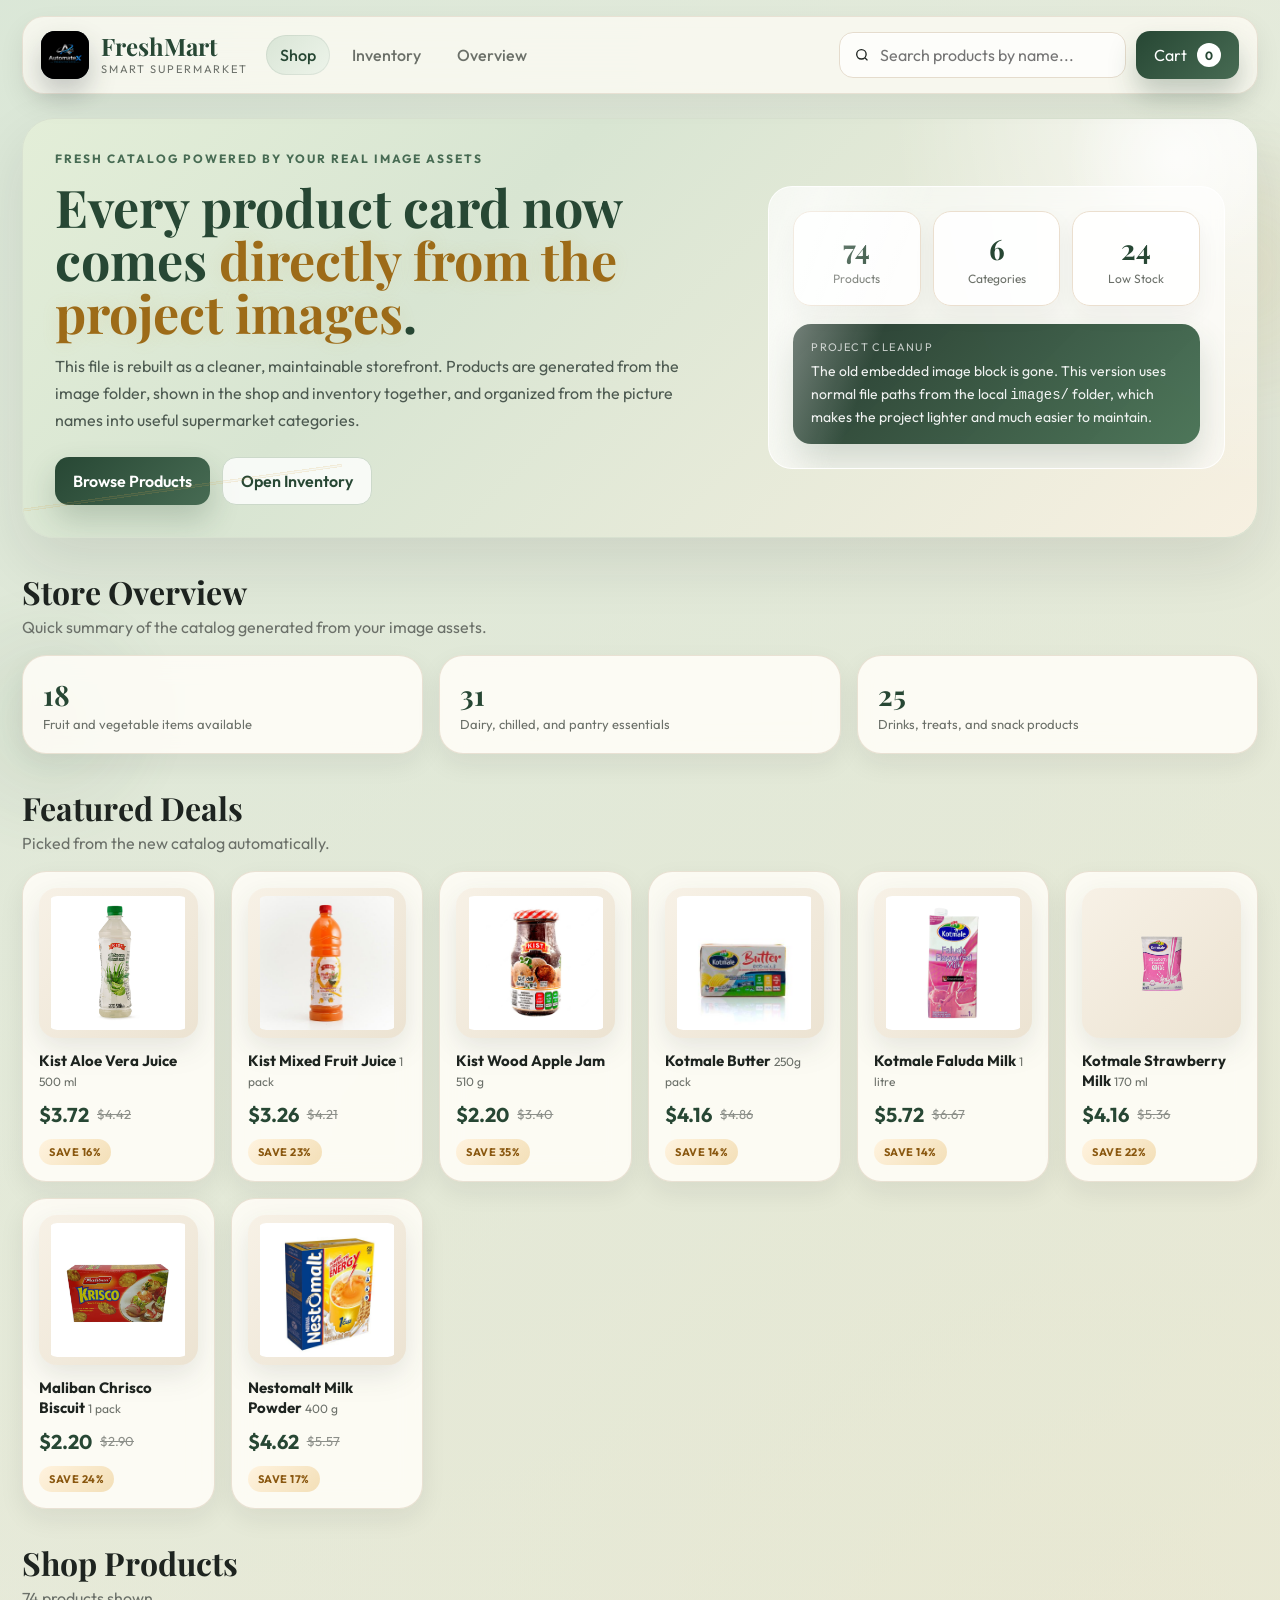
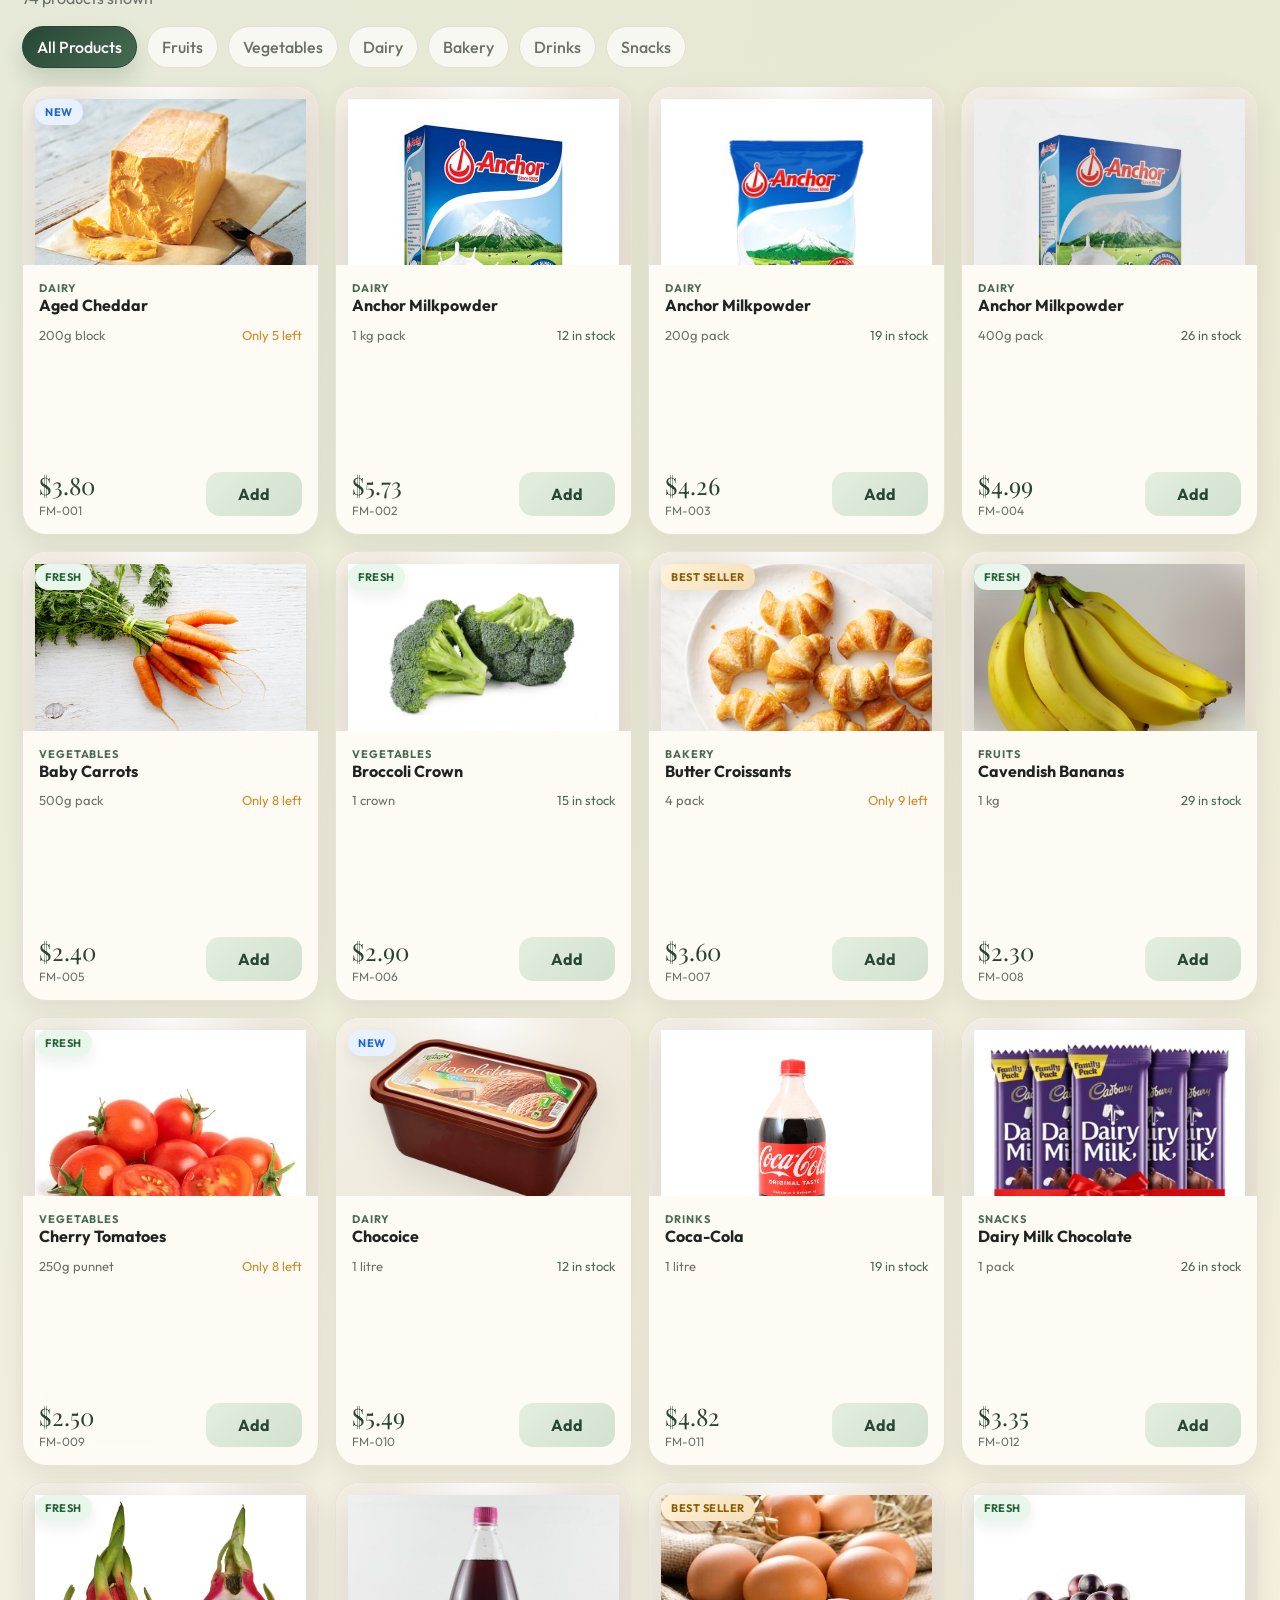
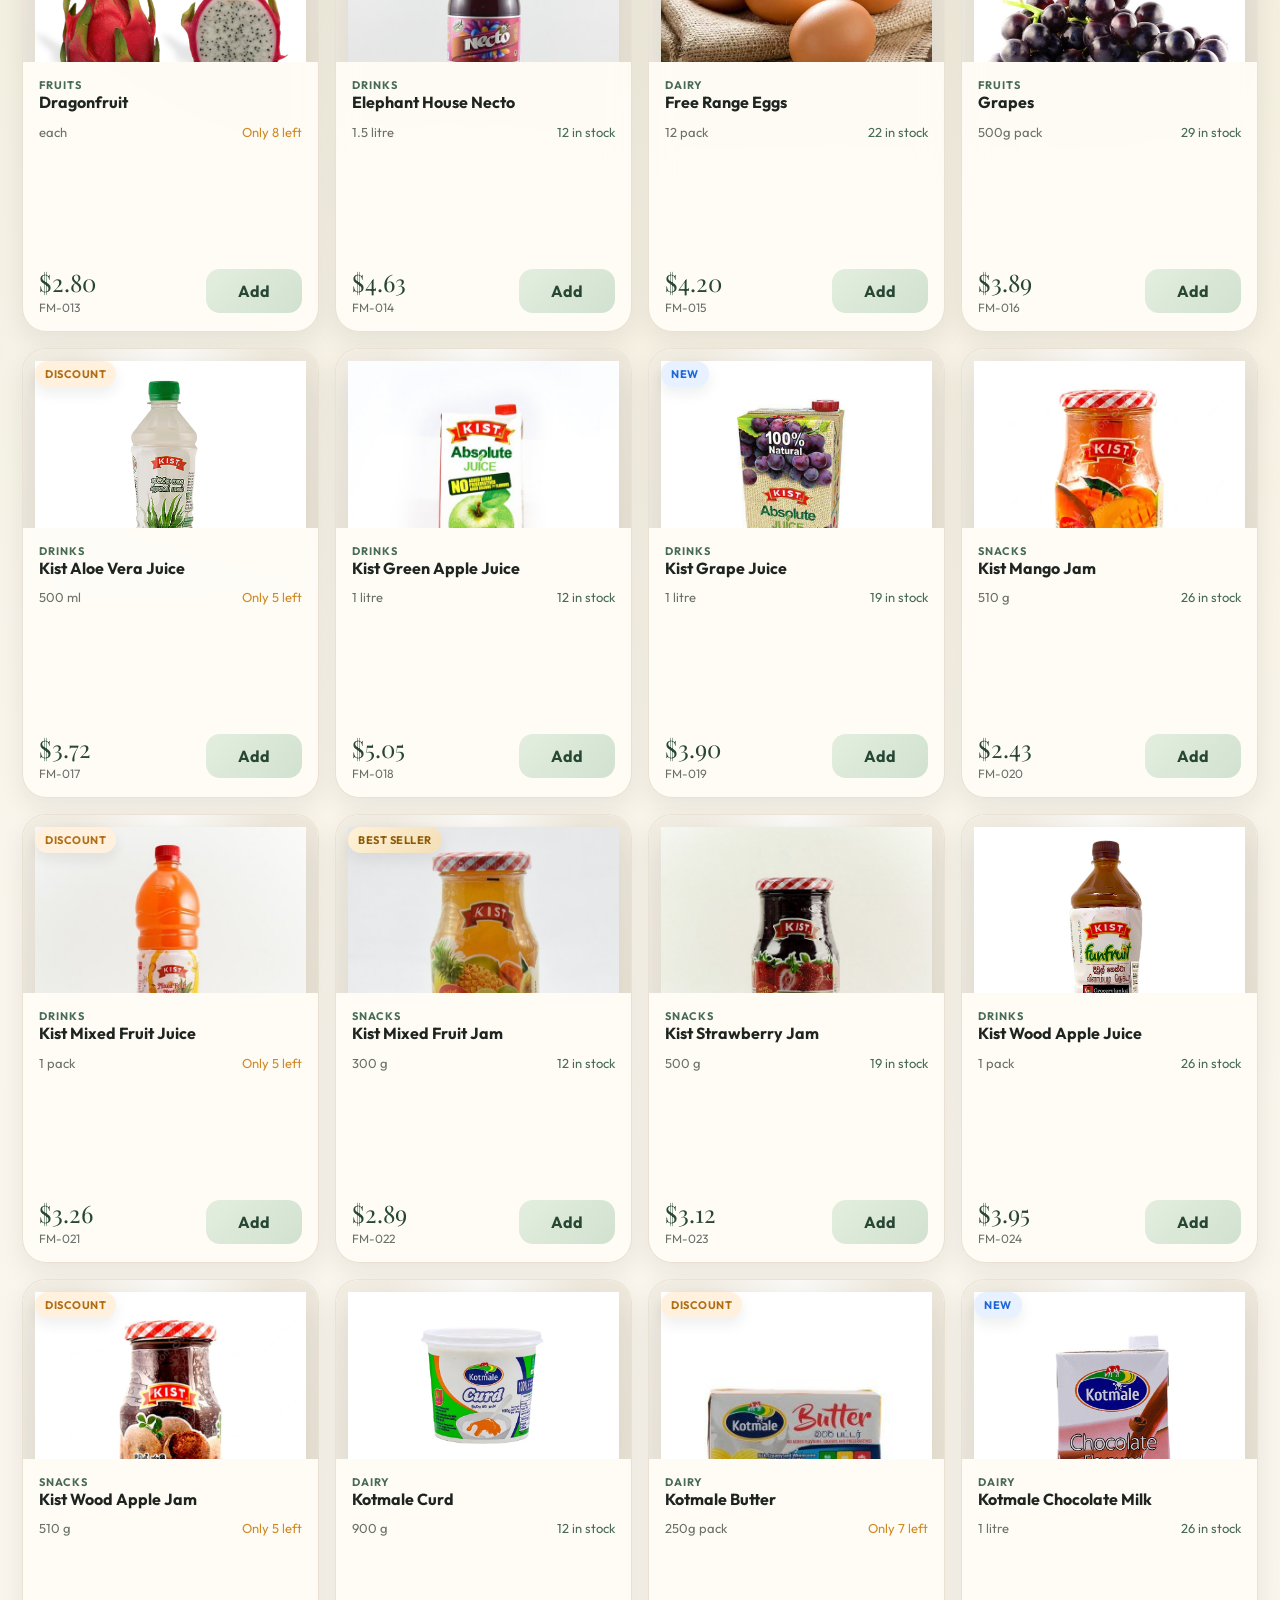
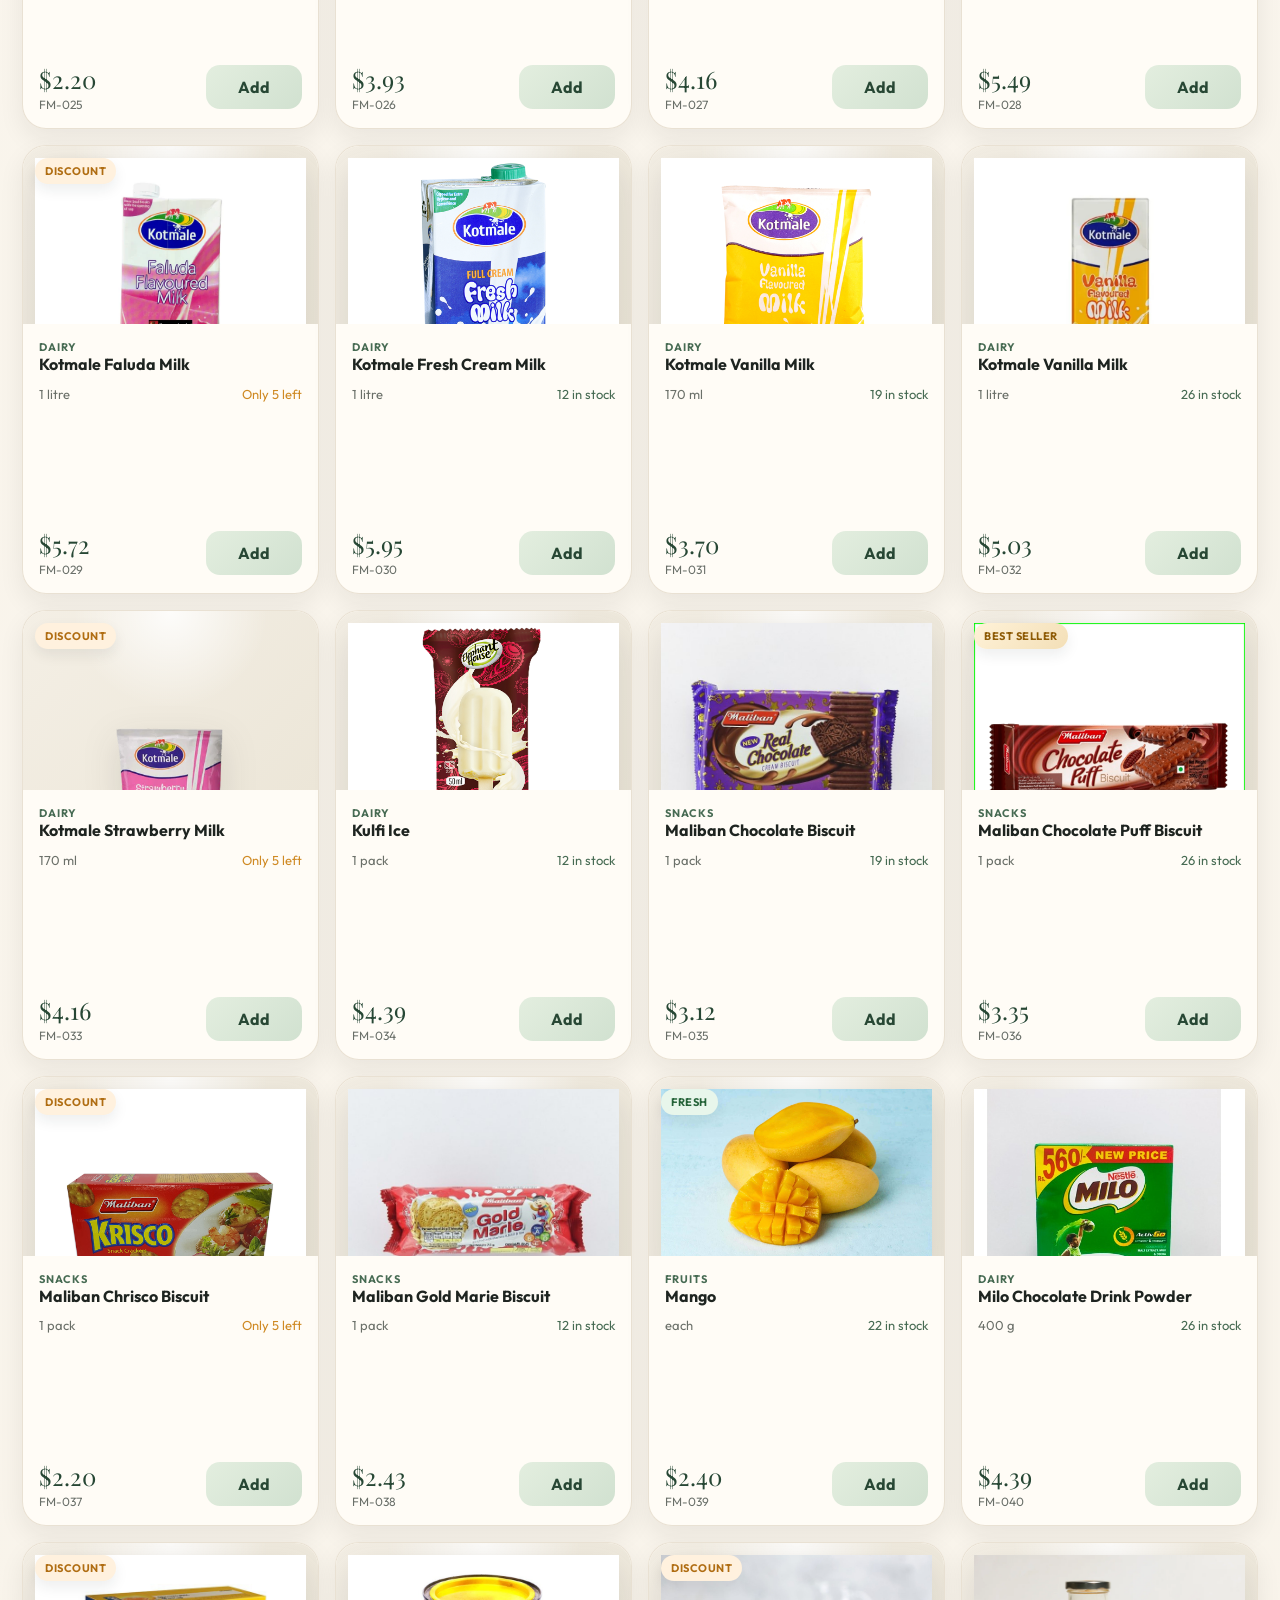
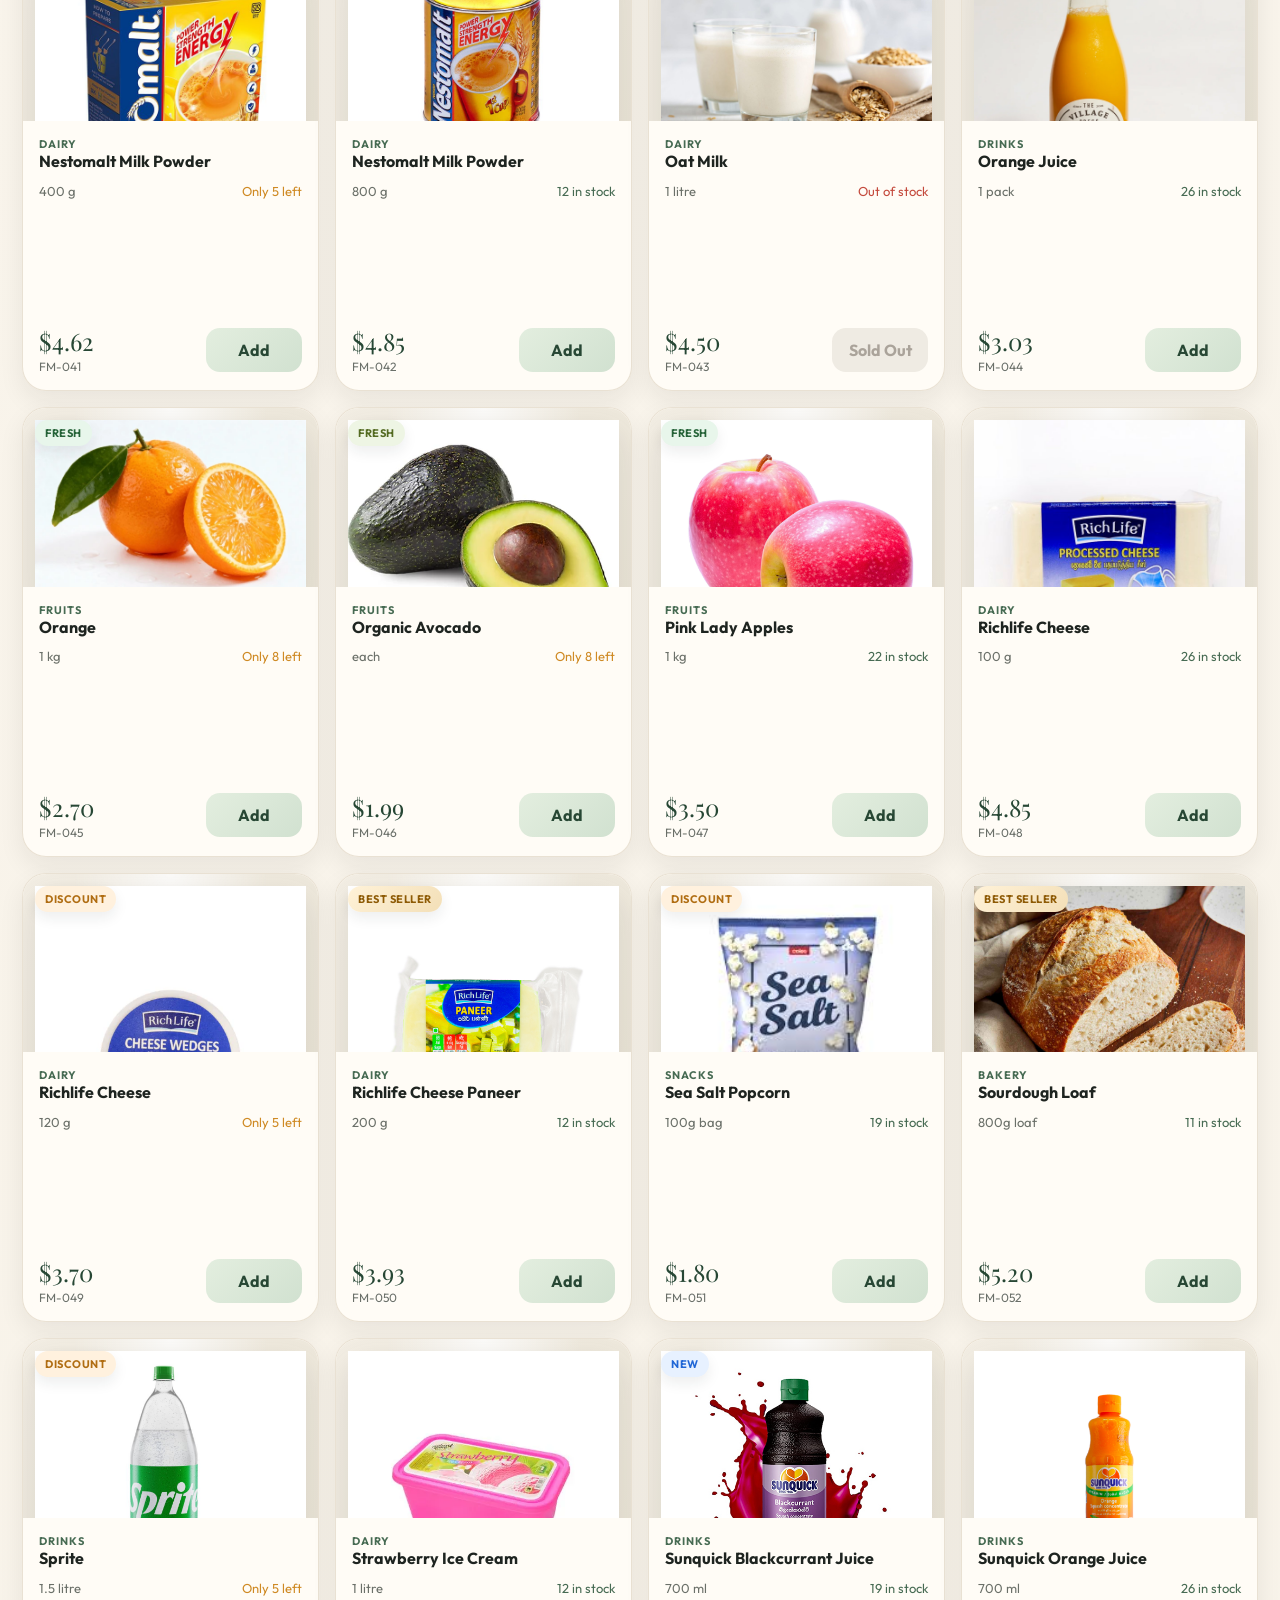
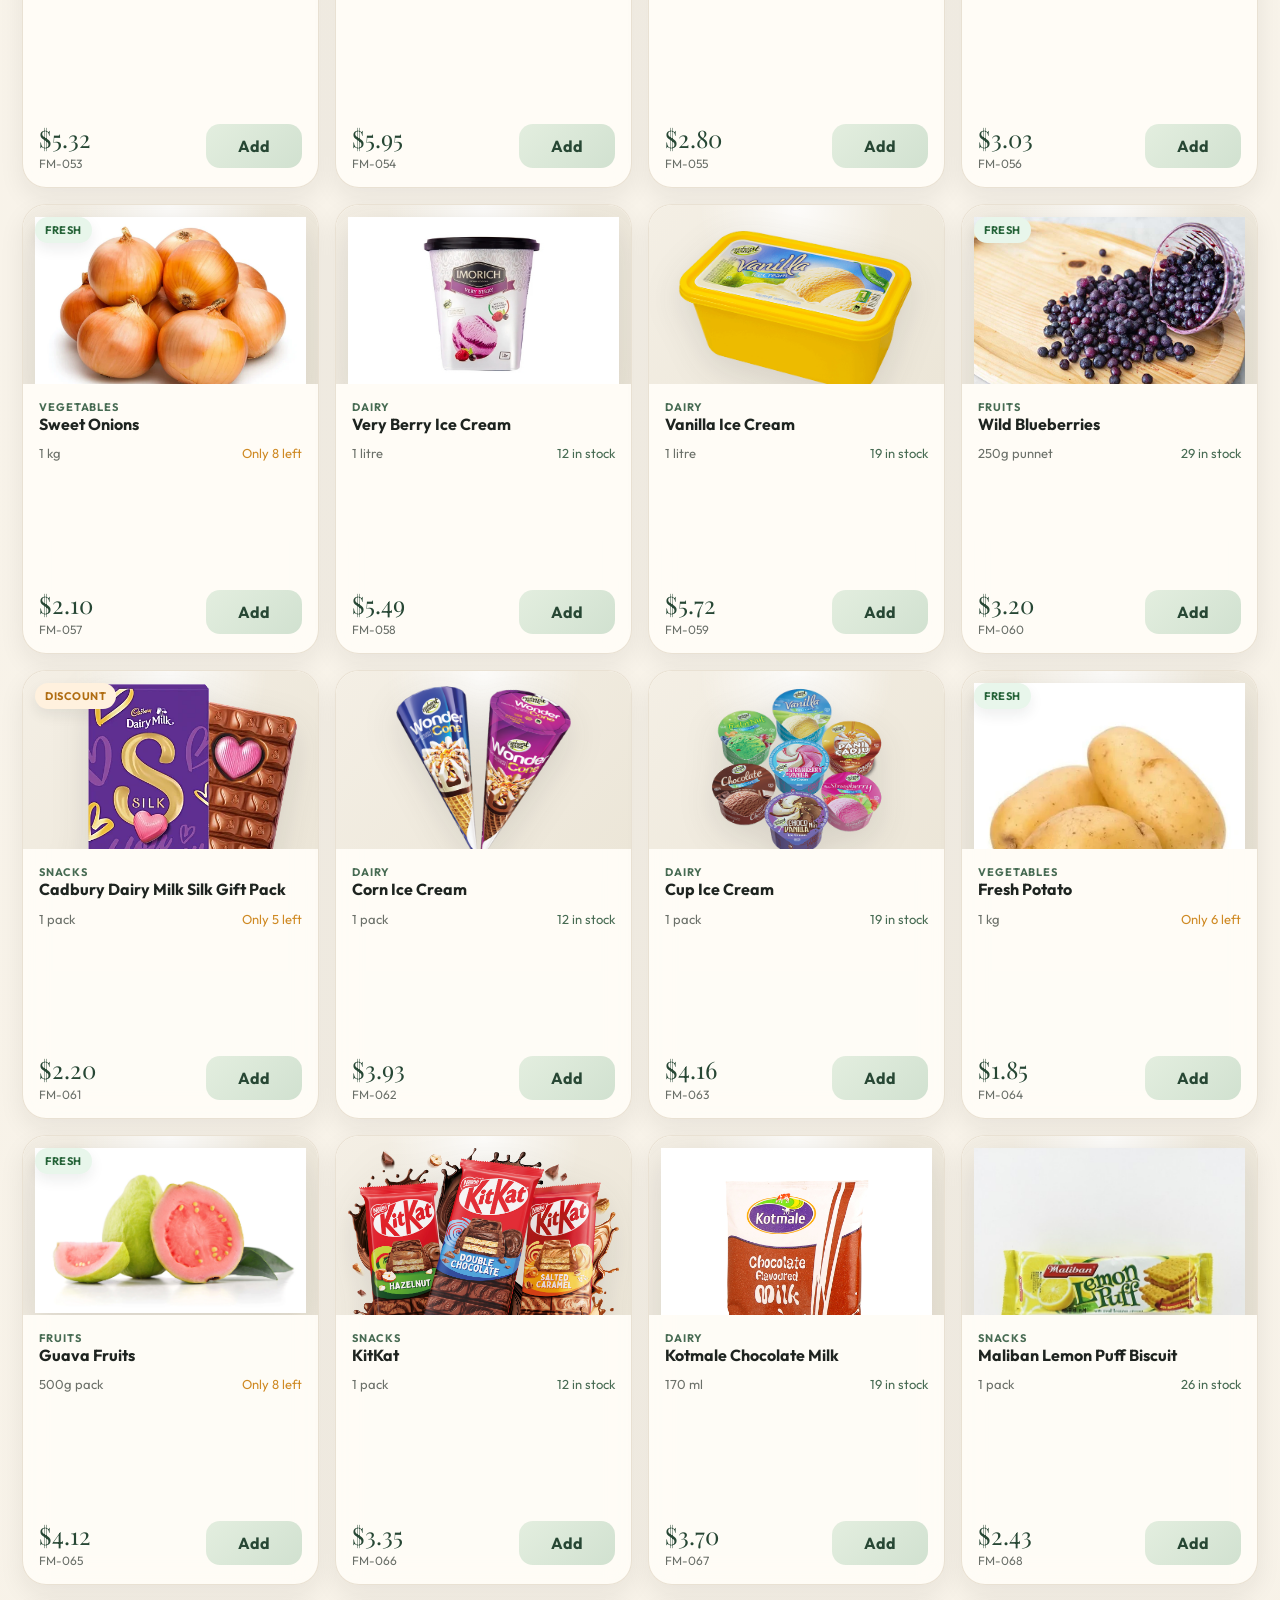
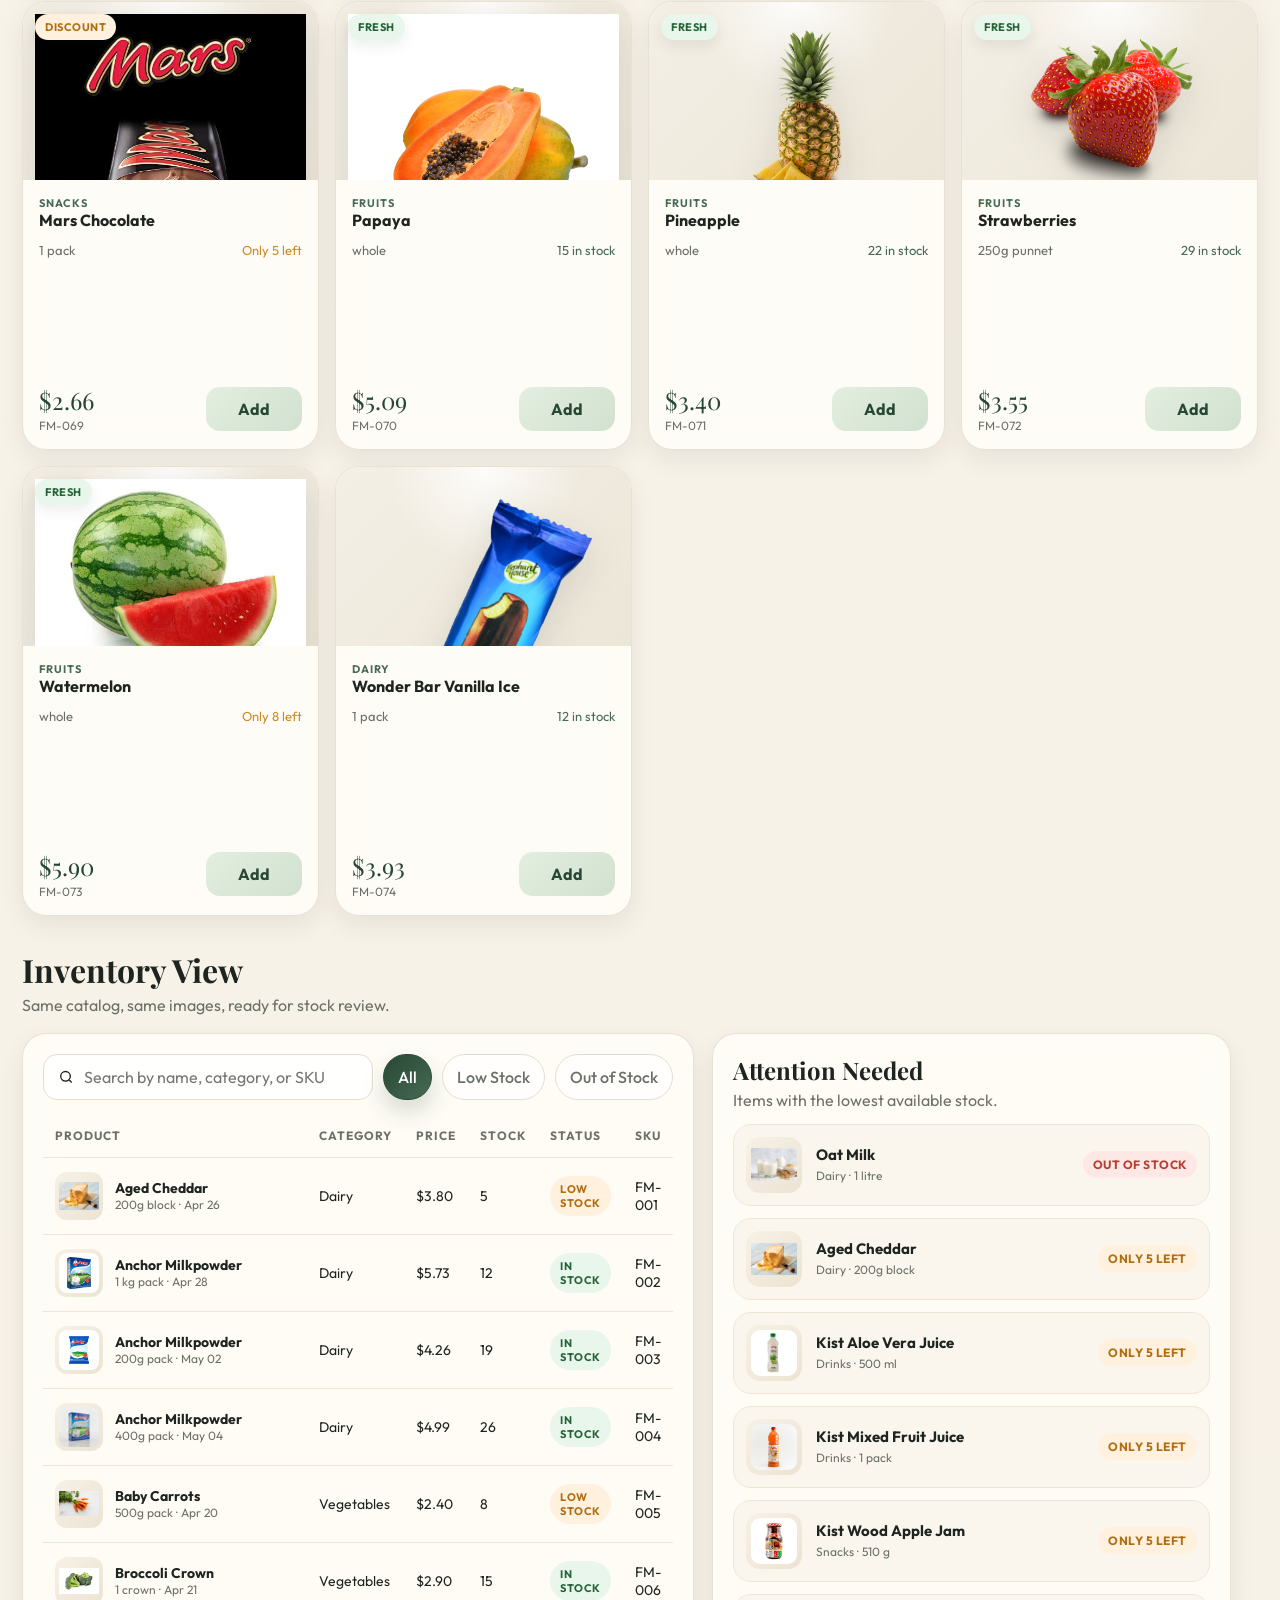
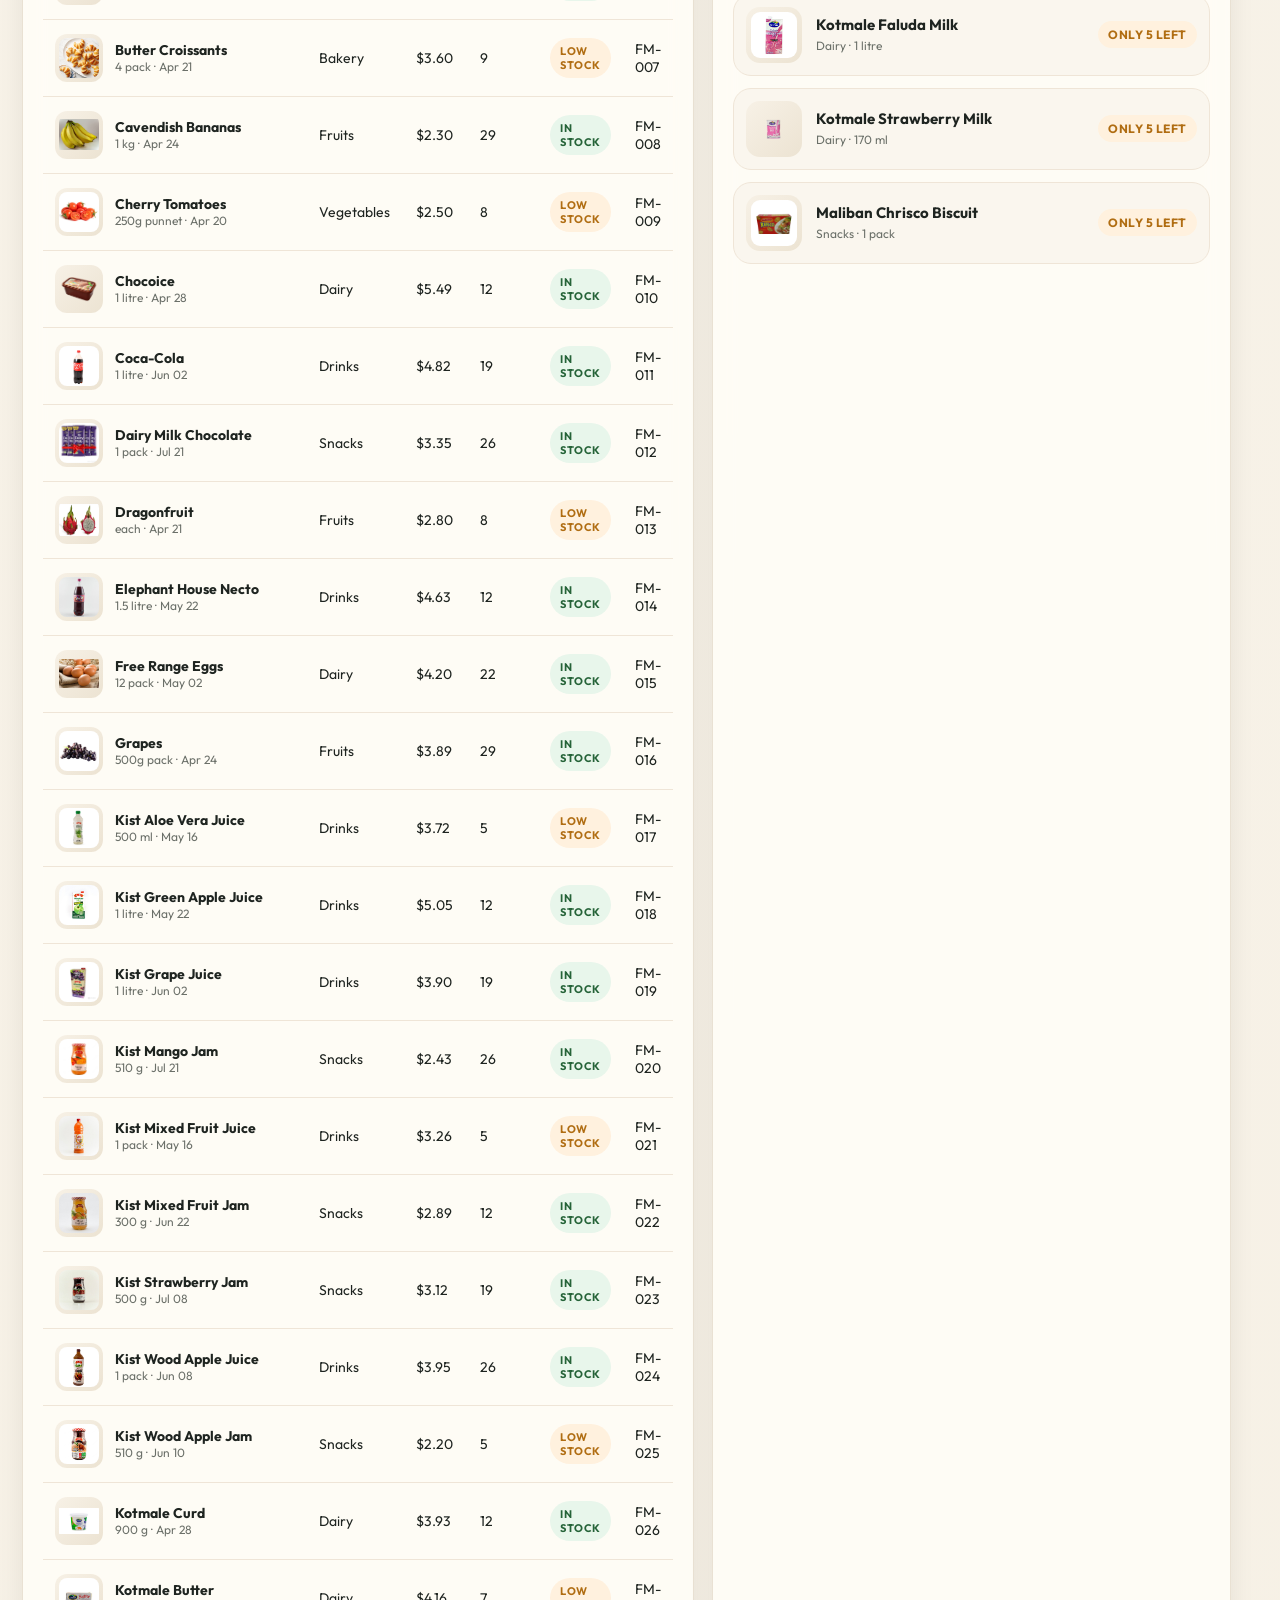
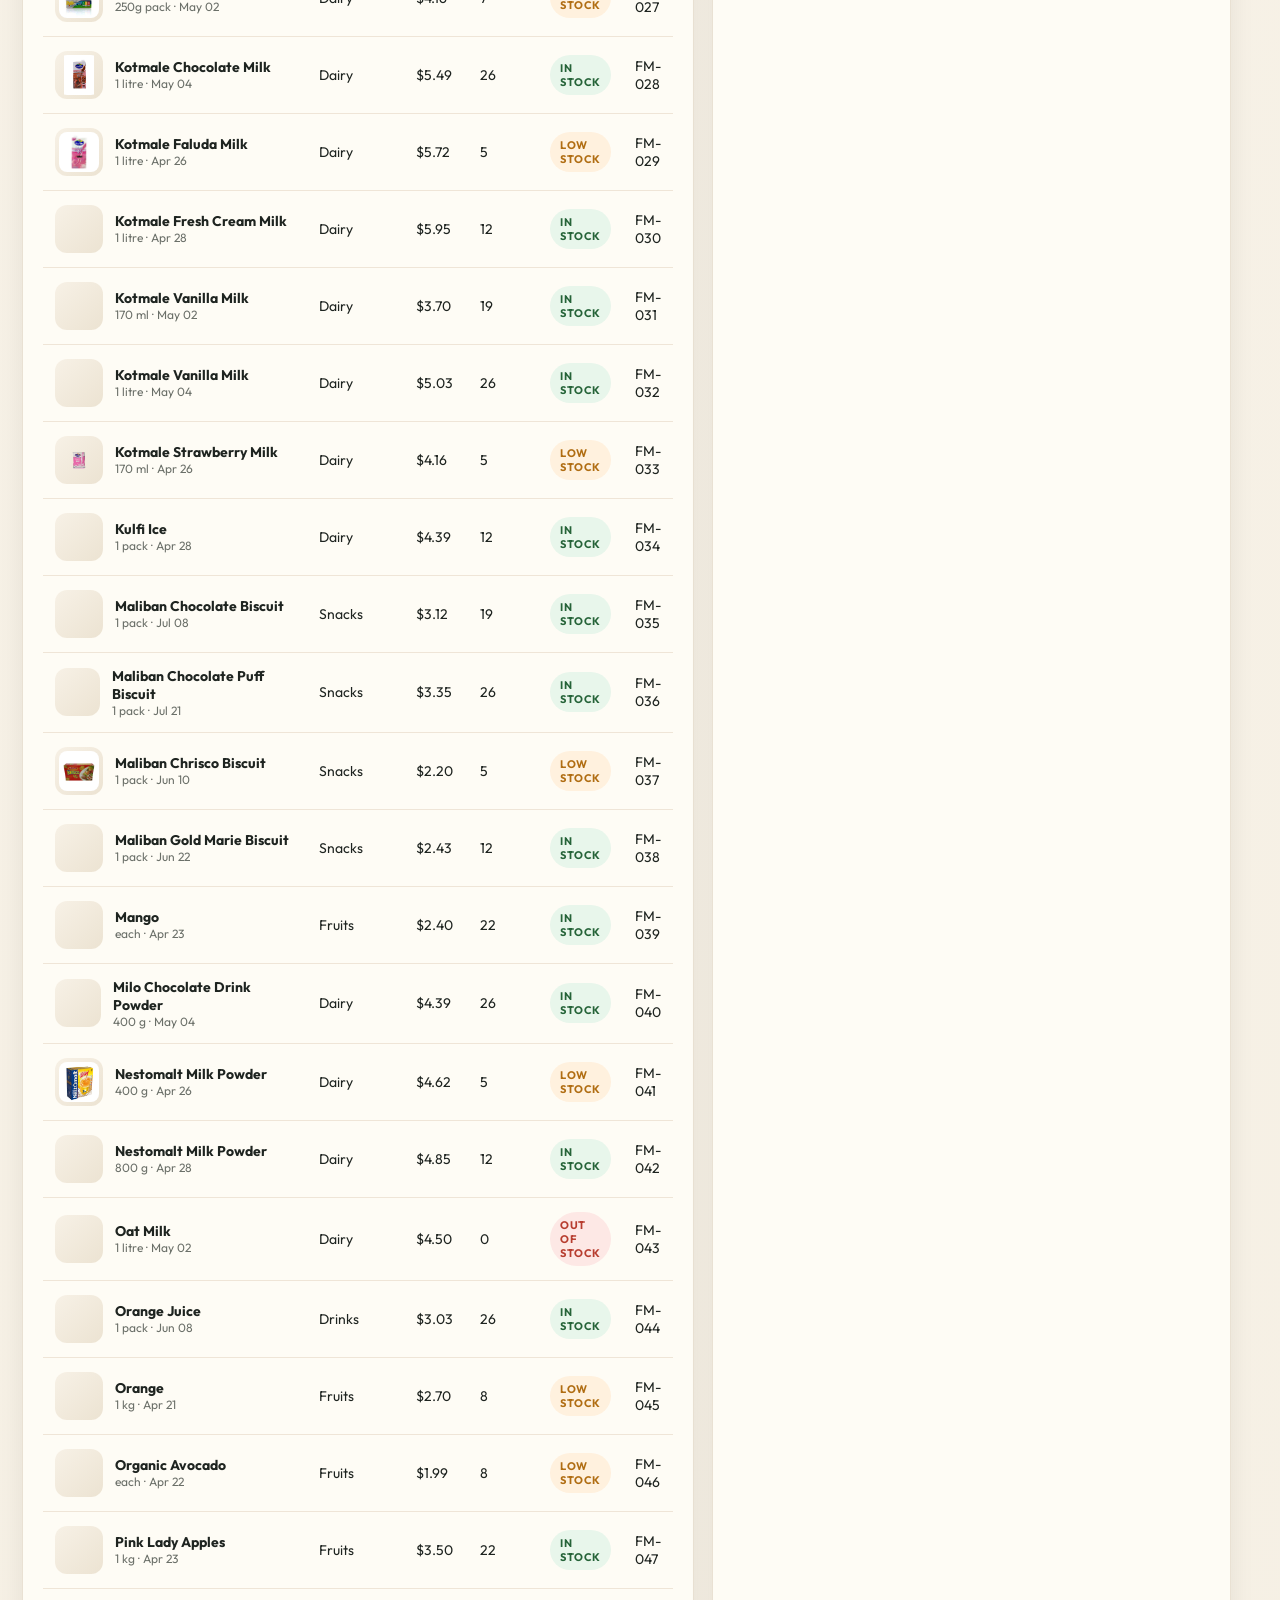
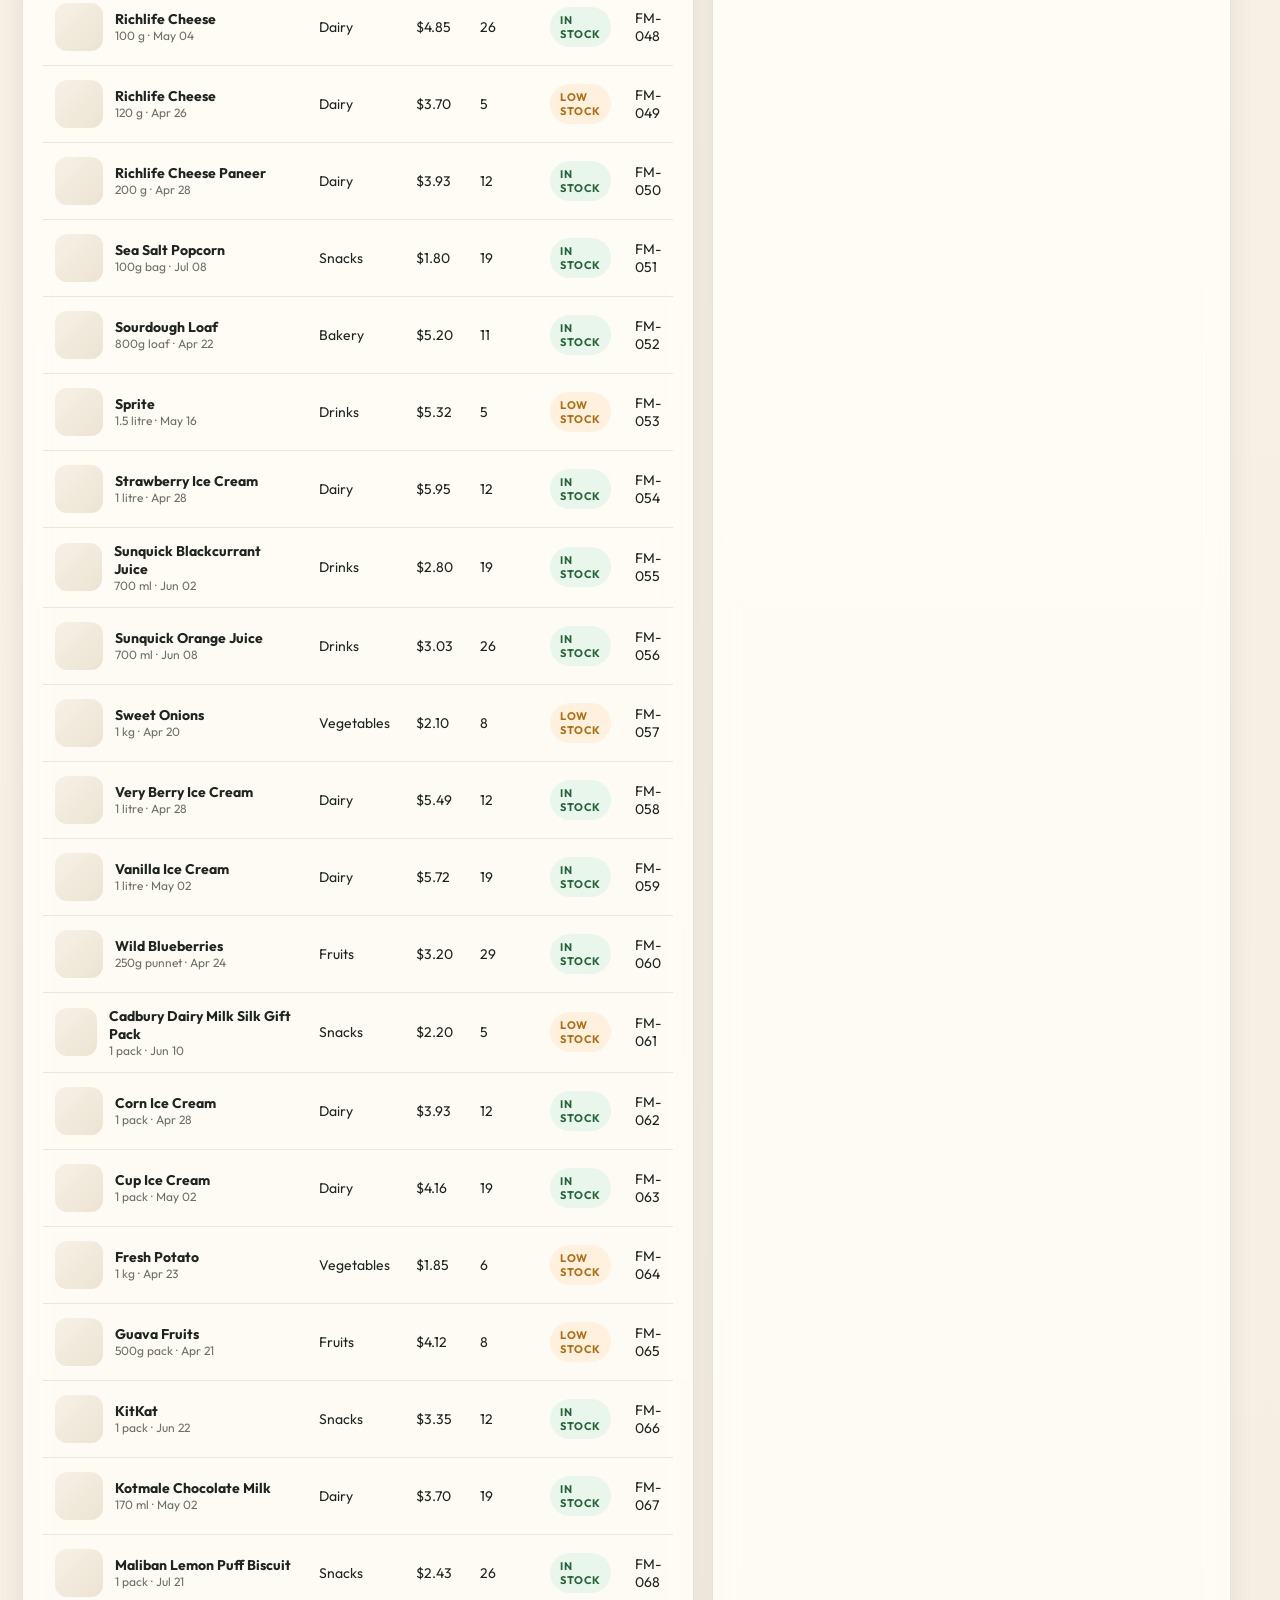
==== commit d0bcc809: "First update" ====
--- a/index.html
+++ b/index.html
@@ -86,6 +86,13 @@
 .brand-mark{width:48px;height:48px;border-radius:14px;overflow:hidden;background:#07111d;box-shadow:0 14px 28px rgba(7,17,29,0.22);flex-shrink:0;animation:softLift 7s ease-in-out infinite}
 .brand-mark img{width:100%;height:100%;object-fit:cover}
 .brand-copy{min-width:0}
+.mobile-menu-btn{
+  display:none;align-items:center;justify-content:center;
+  width:46px;height:46px;margin-left:auto;border:none;border-radius:14px;
+  background:rgba(255,255,255,0.78);color:var(--brand);cursor:pointer;
+  box-shadow:inset 0 1px 0 rgba(255,255,255,0.7),0 8px 20px rgba(29,34,25,0.06)
+}
+.mobile-menu-btn svg{width:18px;height:18px}
 .brand-copy h1{font-family:'Playfair Display',serif;font-size:24px;line-height:1;color:var(--brand);text-shadow:0 1px 0 rgba(255,255,255,0.7)}
 .brand-copy p{font-size:11px;letter-spacing:1.8px;text-transform:uppercase;color:var(--muted);margin-top:4px}
 .nav-links{display:flex;gap:8px;flex-wrap:wrap}
@@ -209,7 +216,7 @@
 }
 .chip:hover,.chip.active{background:linear-gradient(135deg,var(--brand),var(--brand-2));color:#fff;border-color:var(--brand);box-shadow:0 12px 22px rgba(39,71,52,0.18)}
 
-.product-grid{grid-template-columns:repeat(auto-fill,minmax(220px,1fr))}
+.product-grid{grid-template-columns:repeat(4,minmax(0,1fr))}
 .product-card{position:relative;overflow:hidden;display:flex;flex-direction:column;transition:.3s;animation:revealUp .7s ease both}
 .product-card:hover{transform:translateY(-8px);box-shadow:0 26px 48px rgba(29,34,25,0.13)}
 .product-media{position:relative;background:
@@ -225,6 +232,7 @@
 .badge.organic{background:#eef5e4;color:#546b22}
 .badge.sale{background:#fff1de;color:#b06d12}
 .badge.new{background:#e7f1ff;color:#1f66d6}
+.badge.best{background:linear-gradient(135deg,#fff2d8,#f3dfb7);color:#8e5b06}
 .product-body{padding:16px;display:flex;flex-direction:column;gap:10px;height:100%}
 .product-top{display:flex;align-items:flex-start;justify-content:space-between;gap:8px}
 .product-top strong{font-size:16px;line-height:1.35}
@@ -323,20 +331,131 @@
 }
 .toast.show{opacity:1;transform:translateX(-50%) translateY(0)}
 
-@media (max-width: 1080px){
+.mobile-bottom-bar{
+  position:fixed;left:12px;right:12px;bottom:12px;z-index:35;display:none;
+  grid-template-columns:repeat(4,minmax(0,1fr));gap:10px;padding:10px;
+  border:1px solid rgba(229,220,205,0.88);border-radius:22px;
+  background:rgba(255,252,246,0.86);backdrop-filter:blur(18px);box-shadow:var(--shadow)
+}
+.mobile-bottom-btn{
+  border:none;background:rgba(255,255,255,0.68);color:var(--muted);cursor:pointer;
+  border-radius:16px;padding:10px 8px;display:grid;justify-items:center;gap:6px;
+  font-size:11px;font-weight:700;letter-spacing:.3px;text-transform:uppercase;transition:.25s
+}
+.mobile-bottom-btn svg{width:18px;height:18px}
+.mobile-bottom-btn.active,.mobile-bottom-btn:hover{background:linear-gradient(135deg,var(--brand),var(--brand-2));color:#fff}
+.mobile-bottom-btn.cart-shortcut{position:relative}
+.mobile-bottom-count{
+  position:absolute;top:6px;right:8px;min-width:18px;height:18px;border-radius:999px;
+  background:#fff;color:var(--brand);font-size:10px;font-weight:700;display:grid;place-items:center
+}
+
+@media (max-width: 1180px){
+  .nav{gap:14px}
+  .nav-tools{margin-left:0;width:100%;justify-content:space-between}
+  .search{flex:1;min-width:220px}
   .hero,.inventory-wrap{grid-template-columns:1fr}
+  .hero-panel{max-width:720px}
   .summary-grid{grid-template-columns:1fr 1fr}
 }
+@media (max-width: 900px){
+  .shell{padding:0 16px 40px}
+  .nav{padding:14px;gap:12px}
+  .brand{width:100%;justify-content:center}
+  .nav-links,.nav-tools{width:100%}
+  .nav-links{justify-content:center}
+  .nav-tools{justify-content:stretch}
+  .search{min-width:0;flex:1}
+  .cart-btn{justify-content:center}
+  .hero{padding:24px;border-radius:28px;gap:22px}
+  .hero-copy h2{font-size:42px}
+  .hero-copy p{font-size:15px}
+  .stats{grid-template-columns:repeat(3,1fr)}
+  .deal-row{grid-template-columns:repeat(2,minmax(0,1fr))}
+  .product-grid{grid-template-columns:repeat(3,minmax(0,1fr))}
+  .summary-grid{grid-template-columns:1fr}
+  .inventory-card{padding:16px}
+  .table-scroll{margin:0 -4px}
+}
 @media (max-width: 760px){
+  body{padding-bottom:92px}
   .shell{padding:0 14px 36px}
-  .nav{padding:12px;gap:12px;flex-wrap:wrap}
-  .nav-tools,.nav-links{width:100%}
-  .search{min-width:0;width:100%}
-  .hero{padding:22px;border-radius:26px}
-  .hero-copy h2{font-size:38px}
+  .nav{top:10px;padding:12px;border-radius:18px;align-items:center}
+  .brand{justify-content:flex-start;max-width:calc(100% - 58px)}
+  .brand-copy h1{font-size:21px}
+  .brand-copy p{font-size:10px;letter-spacing:1.2px}
+  .mobile-menu-btn{display:inline-flex}
+  .nav-links,.nav-tools{width:100%;display:none}
+  .nav.open .nav-links,.nav.open .nav-tools{display:grid}
+  .nav-links{grid-template-columns:repeat(3,minmax(0,1fr));gap:8px;padding-top:6px}
+  .nav-link{padding:10px 8px;text-align:center;font-size:13px}
+  .nav-tools{grid-template-columns:1fr;gap:10px}
+  .search{width:100%}
+  .cart-btn{width:100%}
+  .hero{padding:20px;border-radius:24px;gap:18px}
+  .hero-copy .eyebrow{font-size:10px;letter-spacing:1.5px}
+  .hero-copy h2{font-size:34px;line-height:1.08}
+  .hero-copy p{font-size:14px;line-height:1.6}
+  .hero-actions{display:grid;grid-template-columns:1fr;gap:10px}
+  .btn-primary,.btn-secondary{width:100%}
+  .hero-panel{padding:18px;border-radius:20px}
   .stats,.summary-grid{grid-template-columns:1fr}
-  .section-head{flex-direction:column;align-items:flex-start}
-  .cart-panel{right:10px;left:10px;width:auto}
+  .stat{padding:16px}
+  .hero-note{padding:14px 16px}
+  .section{margin-top:26px}
+  .section-head{flex-direction:column;align-items:flex-start;gap:8px}
+  .section-head h3{font-size:26px}
+  .deal-row{grid-template-columns:1fr}
+  .product-grid{grid-template-columns:repeat(2,minmax(0,1fr))}
+  .deal-card,.product-card,.inventory-card,.summary-card{border-radius:20px}
+  .product-body{padding:14px}
+  .product-footer,.meta{gap:10px}
+  .product-footer{align-items:flex-end}
+  .price{font-size:22px}
+  .filters{gap:8px;overflow-x:auto;flex-wrap:nowrap;padding-bottom:4px;margin-right:-4px}
+  .filters::-webkit-scrollbar{display:none}
+  .chip{white-space:nowrap;flex:0 0 auto}
+  .inventory-toolbar{flex-direction:column;align-items:stretch}
+  .inventory-toolbar .chip{width:100%;text-align:center}
+  .table-scroll{overflow:auto;-webkit-overflow-scrolling:touch}
+  th,td{padding:12px 10px}
+  .td-product{min-width:200px;gap:10px}
+  .stock-item{grid-template-columns:48px 1fr;align-items:start}
+  .stock-item img{width:48px;height:48px}
+  .stock-item .status-pill{grid-column:2}
+  .cart-panel{right:10px;left:10px;top:10px;bottom:10px;width:auto;border-radius:22px}
+  .cart-head,.cart-foot{padding:16px}
+  .cart-items{padding:10px 16px 16px}
+  .cart-item{grid-template-columns:56px 1fr;gap:10px}
+  .cart-item img{width:56px;height:56px}
+  .cart-item > strong{grid-column:2;justify-self:start}
+  .qty{justify-content:flex-start}
+}
+@media (max-width: 480px){
+  .shell{padding:0 10px 28px}
+  .nav{margin-top:10px;padding:10px;border-radius:16px}
+  .brand-mark{width:42px;height:42px}
+  .nav.open .nav-links{grid-template-columns:1fr}
+  .hero{padding:16px;border-radius:20px}
+  .hero-copy h2{font-size:29px}
+  .hero-copy p{font-size:13px}
+  .hero-panel{padding:14px}
+  .stat strong{font-size:24px}
+  .section-head h3{font-size:22px}
+  .deal-card,.product-card,.inventory-card,.summary-card{border-radius:18px}
+  .product-grid{grid-template-columns:repeat(2,minmax(0,1fr))}
+  .deal-card{padding:14px}
+  .product-body{padding:12px}
+  .price{font-size:20px}
+  .add-btn{min-width:82px;padding:10px 12px}
+  .td-product{min-width:170px}
+  th,td{font-size:13px;padding:10px 8px}
+  .cart-panel{left:6px;right:6px;top:6px;bottom:6px;border-radius:18px}
+  .mobile-bottom-bar{left:8px;right:8px;bottom:8px;padding:8px;gap:8px}
+  .mobile-bottom-btn{padding:9px 6px;font-size:10px}
+}
+@media (max-width: 760px){
+  .mobile-bottom-bar{display:grid}
 }
 </style>
 </head>
@@ -352,6 +471,10 @@
         <p>Smart Supermarket</p>
       </div>
     </a>
+
+    <button class="mobile-menu-btn" id="mobile-menu-toggle" type="button" aria-label="Open mobile menu" aria-expanded="false">
+      <svg viewBox="0 0 24 24" fill="none" stroke="currentColor" stroke-width="2"><line x1="4" y1="7" x2="20" y2="7"></line><line x1="4" y1="12" x2="20" y2="12"></line><line x1="4" y1="17" x2="20" y2="17"></line></svg>
+    </button>
 
     <nav class="nav-links">
       <button class="nav-link active" type="button" data-target="#shop">Shop</button>
@@ -499,6 +622,26 @@
     </div>
   </section>
 </div>
+
+<nav class="mobile-bottom-bar" aria-label="Mobile quick actions">
+  <button class="mobile-bottom-btn active" type="button" data-target="#shop">
+    <svg viewBox="0 0 24 24" fill="none" stroke="currentColor" stroke-width="2"><path d="M3 11.5 12 4l9 7.5"></path><path d="M5 10.5V20h14v-9.5"></path></svg>
+    <span>Shop</span>
+  </button>
+  <button class="mobile-bottom-btn" type="button" data-target="#inventory">
+    <svg viewBox="0 0 24 24" fill="none" stroke="currentColor" stroke-width="2"><rect x="3" y="4" width="18" height="16" rx="2"></rect><path d="M7 8h10"></path><path d="M7 12h10"></path><path d="M7 16h6"></path></svg>
+    <span>Inventory</span>
+  </button>
+  <button class="mobile-bottom-btn" type="button" data-target="#overview">
+    <svg viewBox="0 0 24 24" fill="none" stroke="currentColor" stroke-width="2"><path d="M4 19h16"></path><path d="M7 16V8"></path><path d="M12 16V5"></path><path d="M17 16v-6"></path></svg>
+    <span>Overview</span>
+  </button>
+  <button class="mobile-bottom-btn cart-shortcut" id="open-cart-mobile" type="button">
+    <svg viewBox="0 0 24 24" fill="none" stroke="currentColor" stroke-width="2"><circle cx="9" cy="20" r="1"></circle><circle cx="18" cy="20" r="1"></circle><path d="M3 4h2l2.4 10.2a1 1 0 0 0 1 .8h9.9a1 1 0 0 0 1-.8L21 7H7"></path></svg>
+    <span>Cart</span>
+    <span class="mobile-bottom-count" id="mobile-cart-count">0</span>
+  </button>
+</nav>
 
 <div class="cart-overlay" id="cart-overlay">
   <aside class="cart-panel" aria-label="Shopping cart">
@@ -720,8 +863,8 @@
 
 const BADGE_OVERRIDES = {
   'Organic Avocado.webp': 'organic',
-  'Butter Croissants.jpg': 'fresh',
-  'Sourdough Loaf.jpg': 'fresh',
+  'Butter Croissants.jpg': 'best',
+  'Sourdough Loaf.jpg': 'best',
   'Sea Salt Popcorn.jpeg': 'sale',
   'Aged Cheddar.jpg': 'new',
   'Pink Lady Apples.jpg': 'fresh',
@@ -730,6 +873,7 @@
   'Broccoli Crown.webp': 'fresh',
   'Cherry Tomatoes.webp': 'fresh',
   'Sweet Onions.webp': 'fresh',
+  'Free Range Eggs.webp': 'best',
 };
 
 const CATEGORY_OVERRIDES = {
@@ -893,6 +1037,7 @@
   if (BADGE_OVERRIDES[file]) return BADGE_OVERRIDES[file];
   if (category === 'fruit' || category === 'veg') return 'fresh';
   if (stock < 8) return 'sale';
+  if (index % 7 === 0) return 'best';
   if (index % 9 === 0) return 'new';
   return '';
 }
@@ -1006,7 +1151,7 @@
       <article class="product-card" style="animation-delay:${Math.min(index * 0.04, 0.48)}s">
         <div class="product-media">
           <img src="${product.image}" alt="${product.name}" loading="lazy">
-          ${product.badge ? `<div class="badge-stack"><span class="badge ${product.badge}">${product.badge}</span></div>` : ''}
+          ${product.badge ? `<div class="badge-stack"><span class="badge ${product.badge}">${({fresh:'Fresh',sale:'Discount',organic:'Fresh',new:'New',best:'Best Seller'})[product.badge] || product.badge}</span></div>` : ''}
         </div>
         <div class="product-body">
           <div class="product-top">
@@ -1137,6 +1282,7 @@
   const items = document.getElementById('cart-items');
 
   document.getElementById('cart-count').textContent = totalItems;
+  document.getElementById('mobile-cart-count').textContent = totalItems;
   document.getElementById('cart-items-label').textContent = `${totalItems} item${totalItems === 1 ? '' : 's'} selected`;
   document.getElementById('cart-subtotal').textContent = formatPrice(subtotal);
   document.getElementById('cart-total').textContent = formatPrice(subtotal + 2.99);
@@ -1205,16 +1351,40 @@
   renderInventory();
 });
 
+function setActiveNav(targetSelector) {
+  document.querySelectorAll('.nav-link').forEach((link) => {
+    link.classList.toggle('active', link.dataset.target === targetSelector);
+  });
+  document.querySelectorAll('.mobile-bottom-btn[data-target]').forEach((button) => {
+    button.classList.toggle('active', button.dataset.target === targetSelector);
+  });
+}
+
+function goToSection(targetSelector) {
+  setActiveNav(targetSelector);
+  const target = document.querySelector(targetSelector);
+  if (target) target.scrollIntoView({ behavior: 'smooth', block: 'start' });
+  document.querySelector('.nav').classList.remove('open');
+  document.getElementById('mobile-menu-toggle').setAttribute('aria-expanded', 'false');
+}
+
 document.querySelectorAll('.nav-link').forEach((button) => {
-  button.addEventListener('click', () => {
-    document.querySelectorAll('.nav-link').forEach((link) => link.classList.remove('active'));
-    button.classList.add('active');
-    const target = document.querySelector(button.dataset.target);
-    if (target) target.scrollIntoView({ behavior: 'smooth', block: 'start' });
-  });
+  button.addEventListener('click', () => goToSection(button.dataset.target));
 });
 
+document.querySelectorAll('.mobile-bottom-btn[data-target]').forEach((button) => {
+  button.addEventListener('click', () => goToSection(button.dataset.target));
+});
+
+const mobileMenuToggle = document.getElementById('mobile-menu-toggle');
+mobileMenuToggle.addEventListener('click', () => {
+  const nav = document.querySelector('.nav');
+  nav.classList.toggle('open');
+  mobileMenuToggle.setAttribute('aria-expanded', nav.classList.contains('open') ? 'true' : 'false');
+});
+
 document.getElementById('open-cart').addEventListener('click', () => toggleCart(true));
+document.getElementById('open-cart-mobile').addEventListener('click', () => toggleCart(true));
 document.getElementById('close-cart').addEventListener('click', () => toggleCart(false));
 document.getElementById('cart-overlay').addEventListener('click', (event) => {
   if (event.target.id === 'cart-overlay') toggleCart(false);
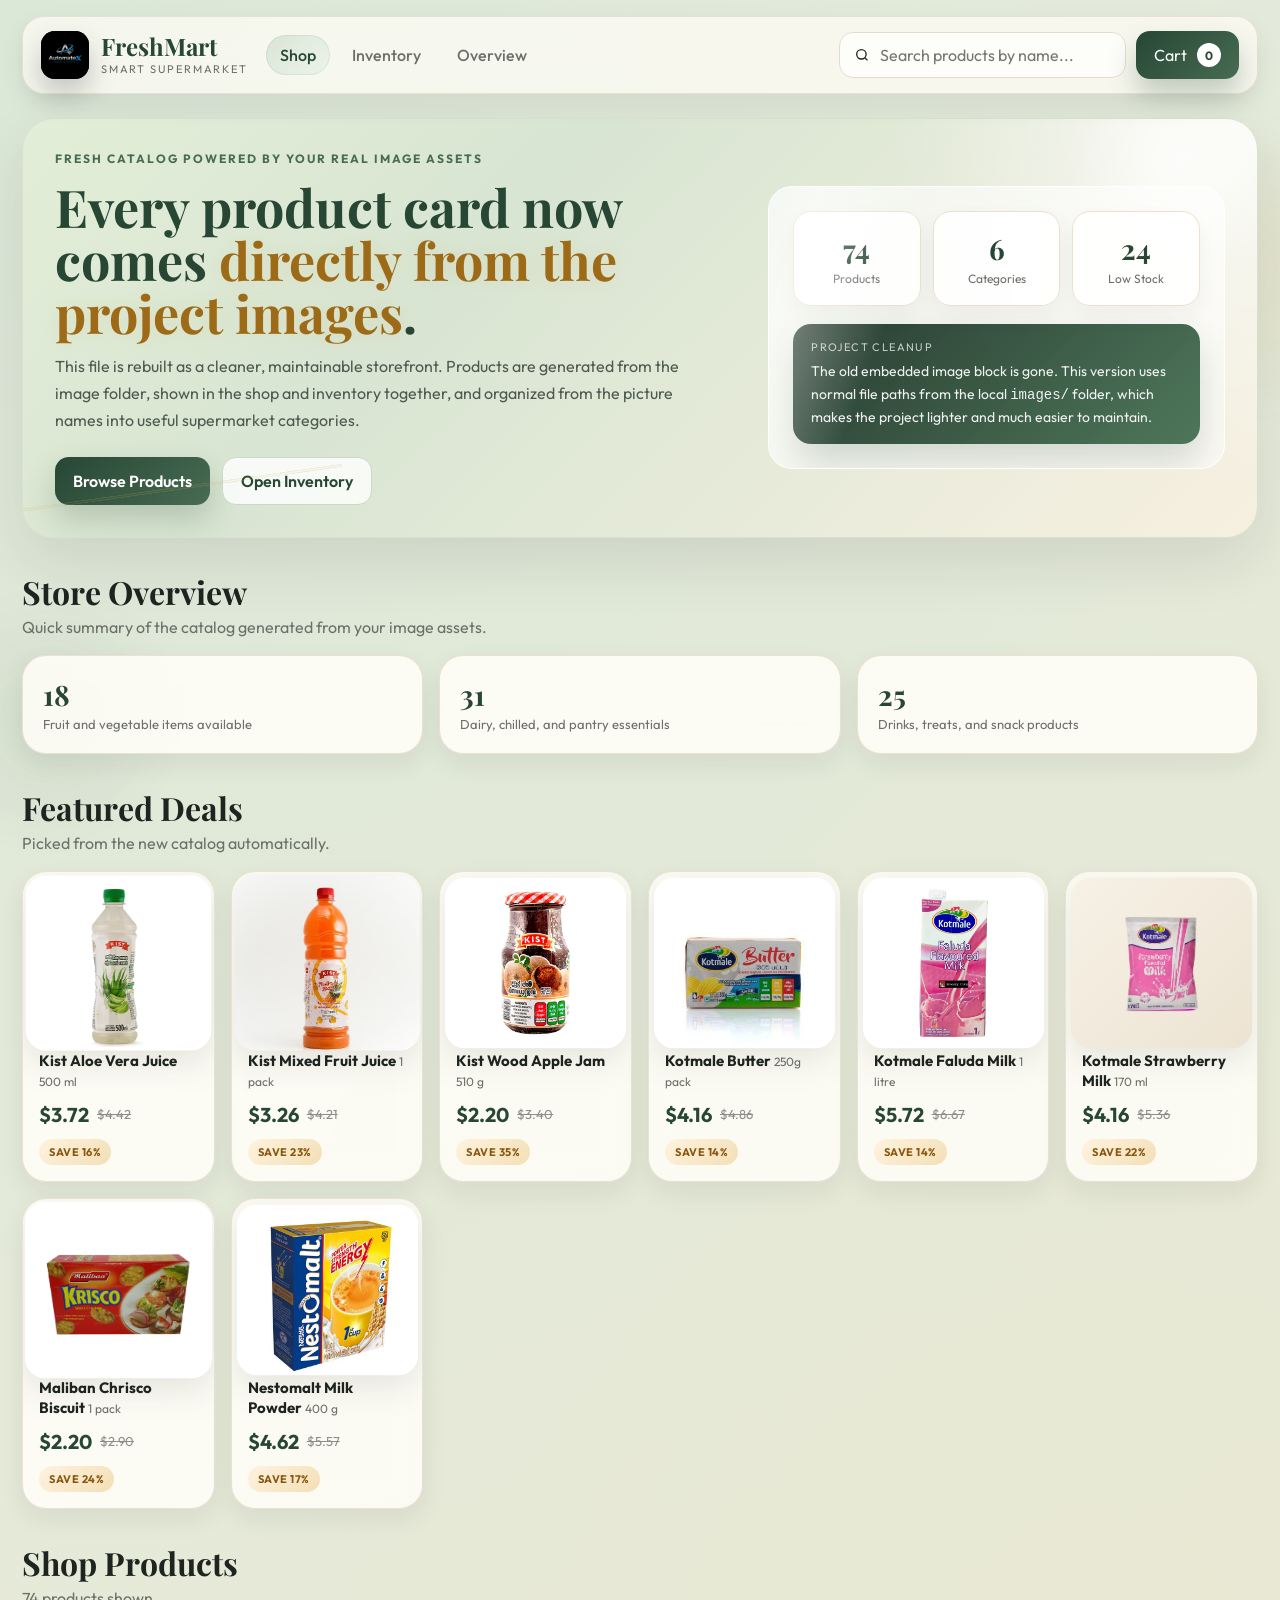
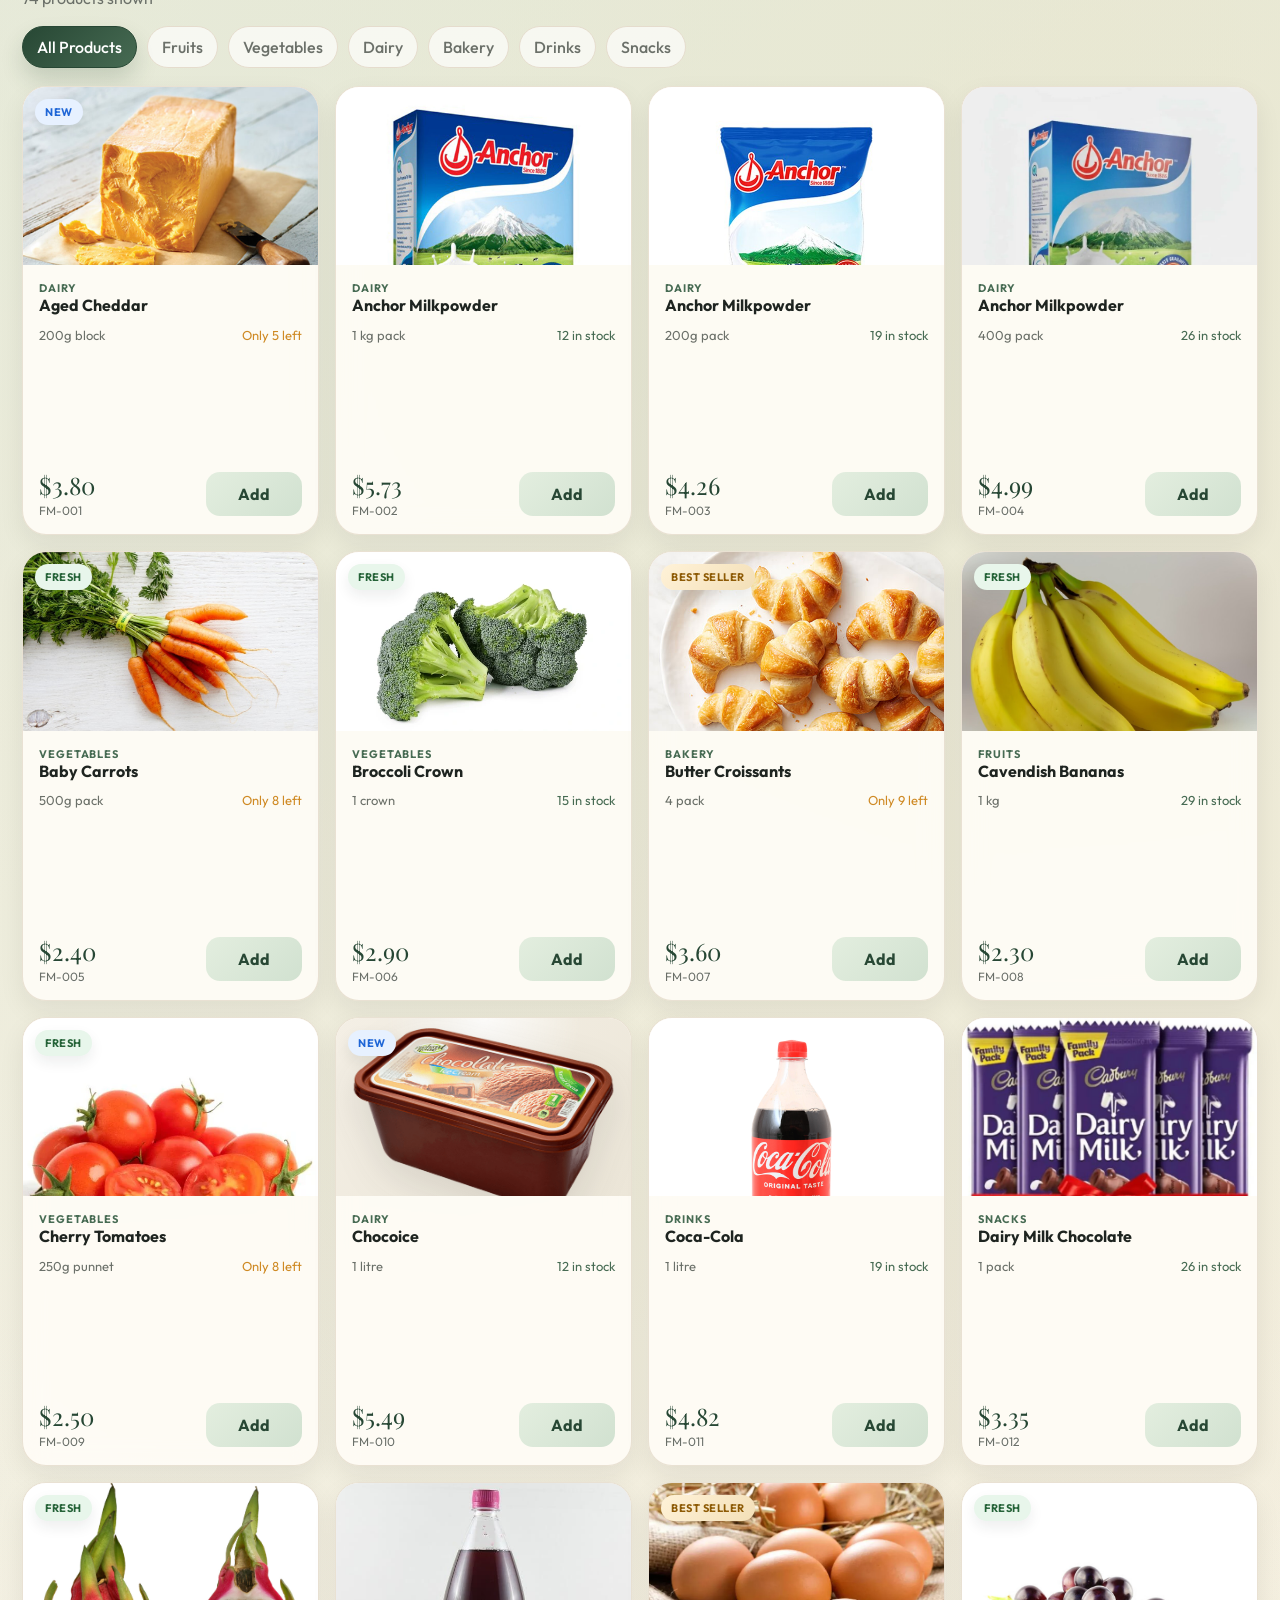
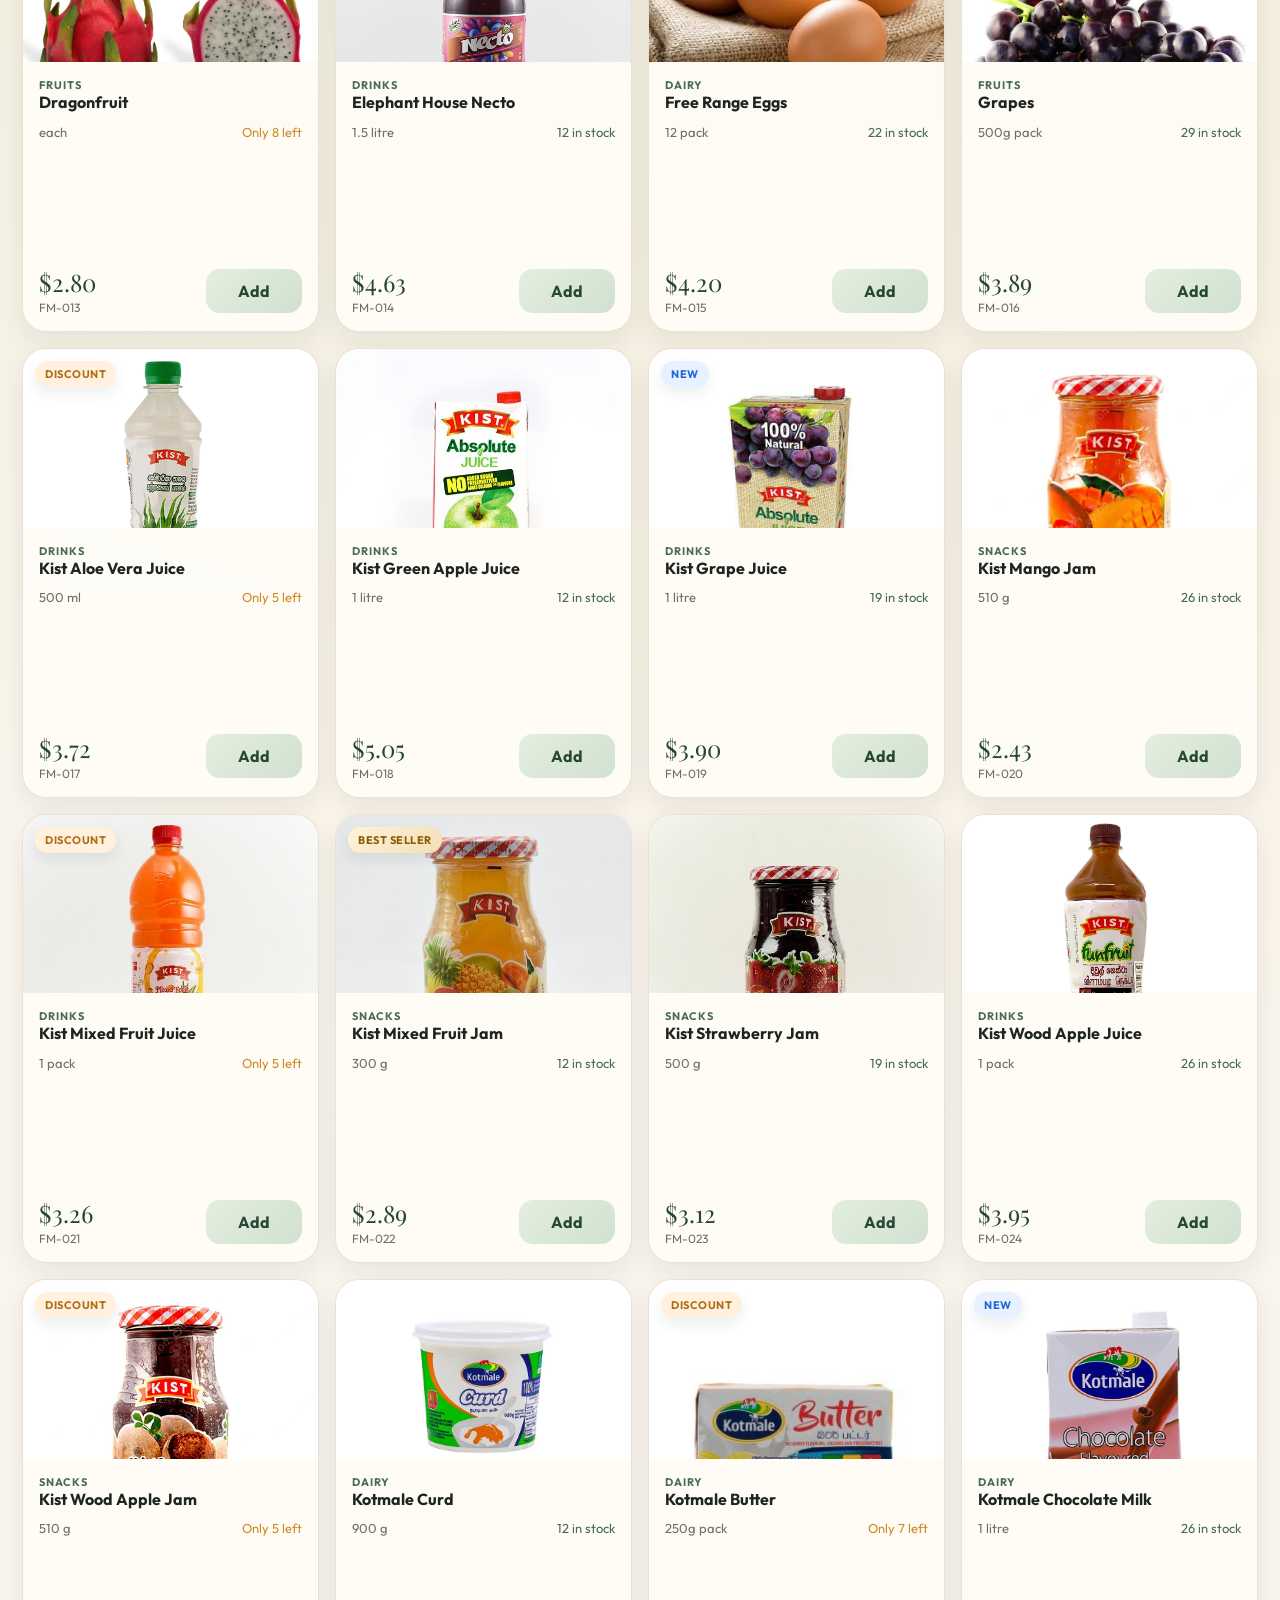
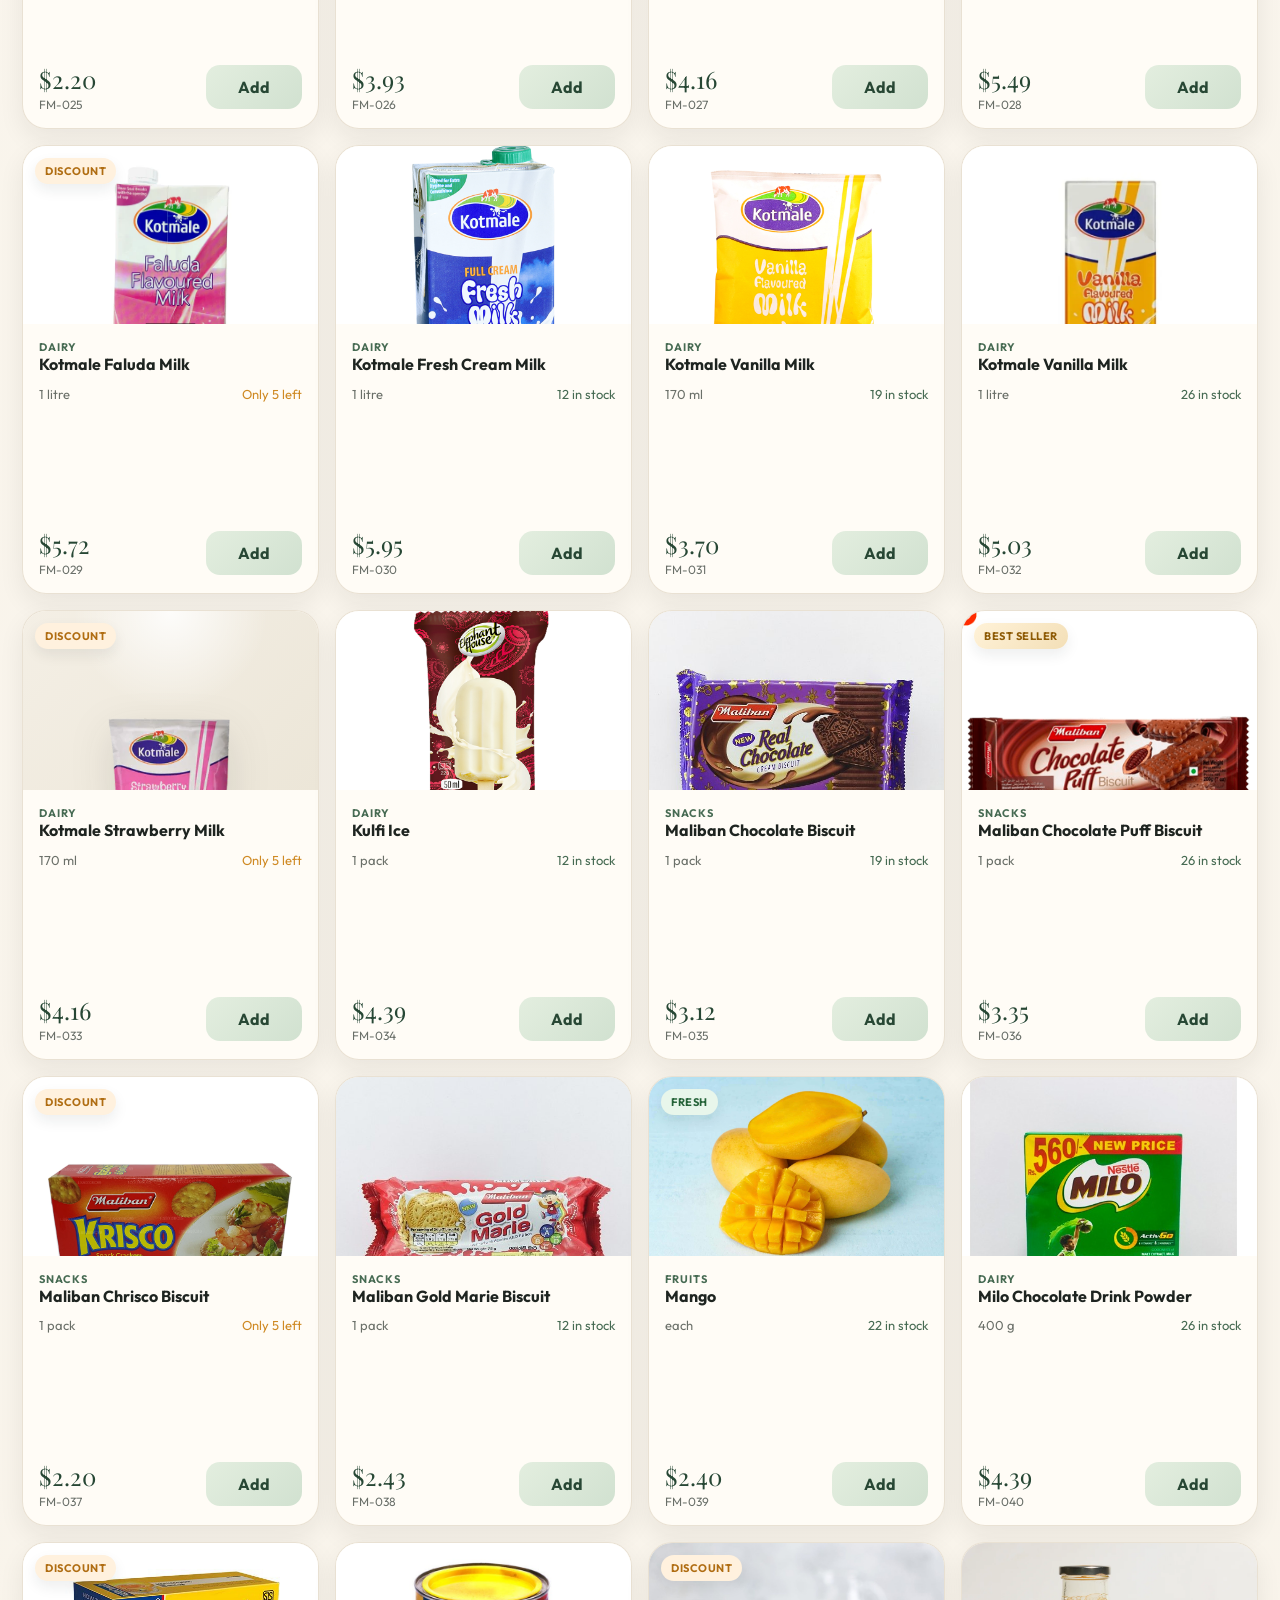
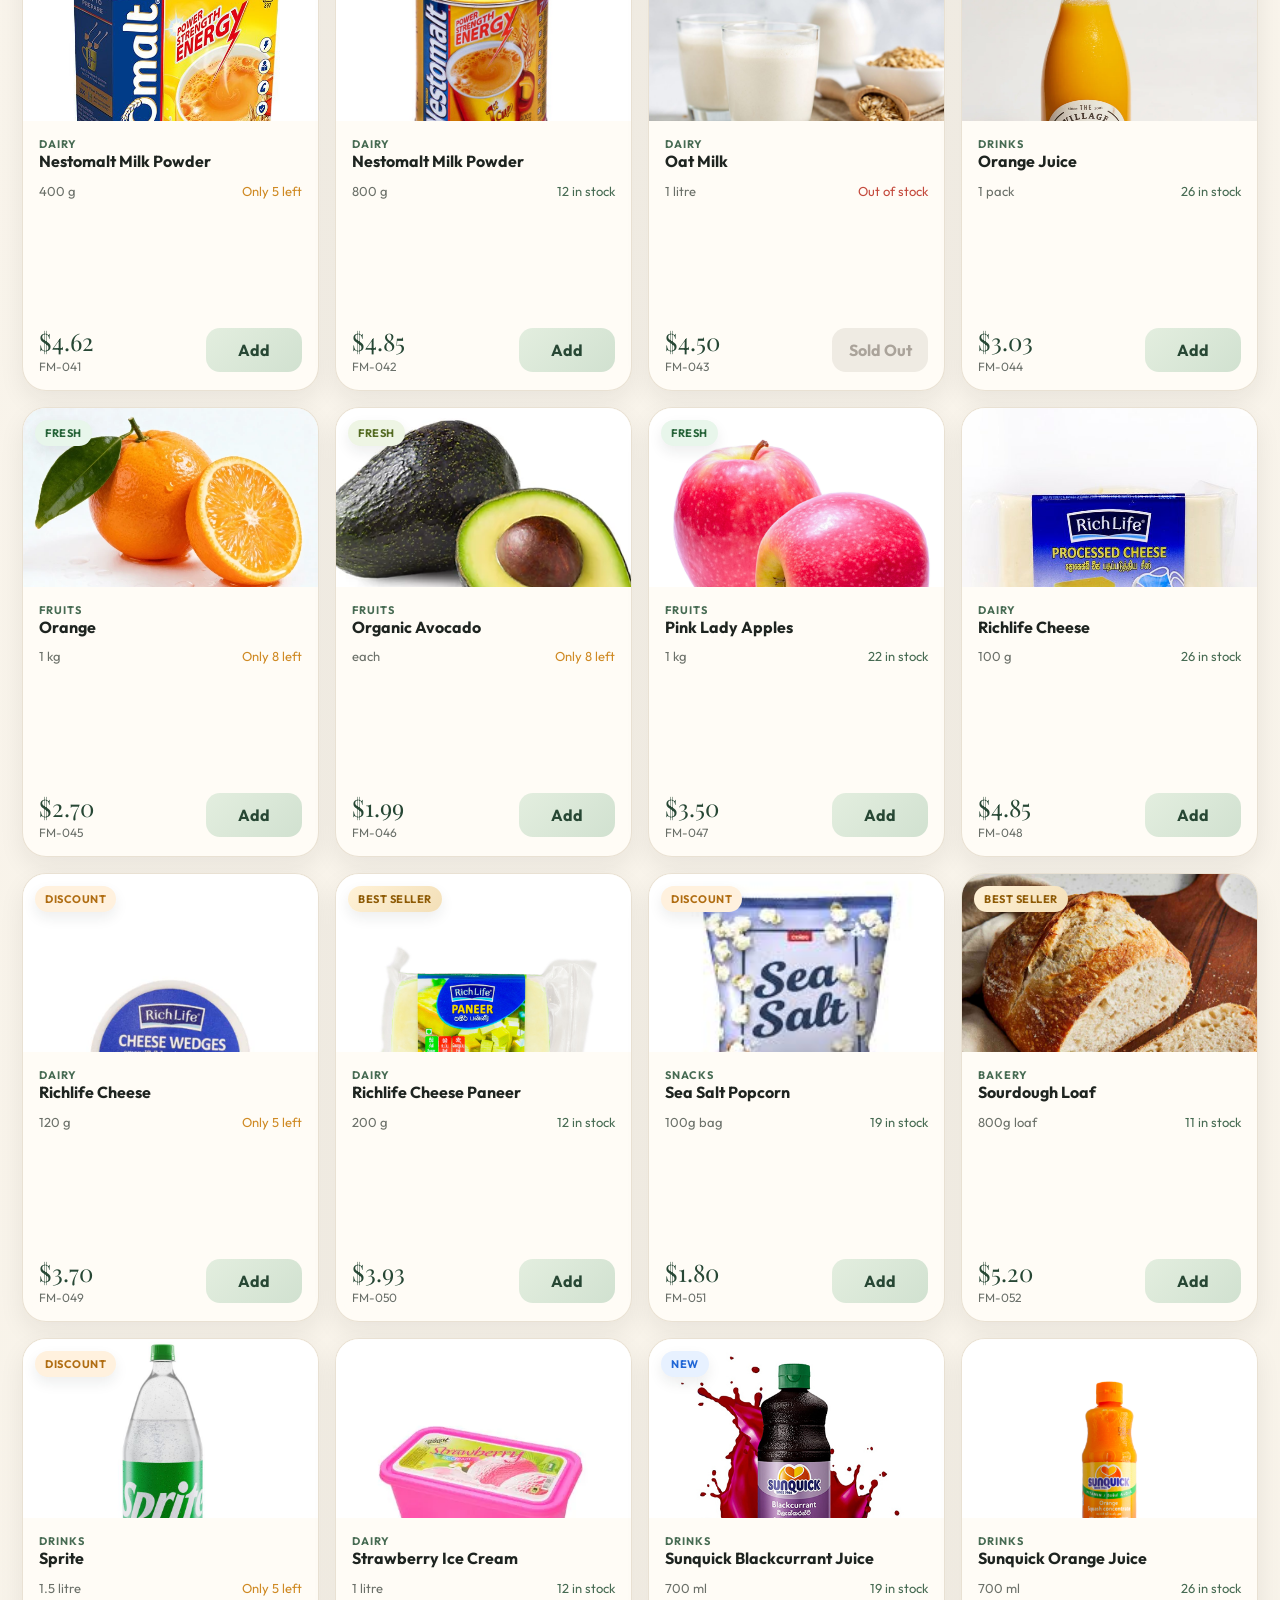
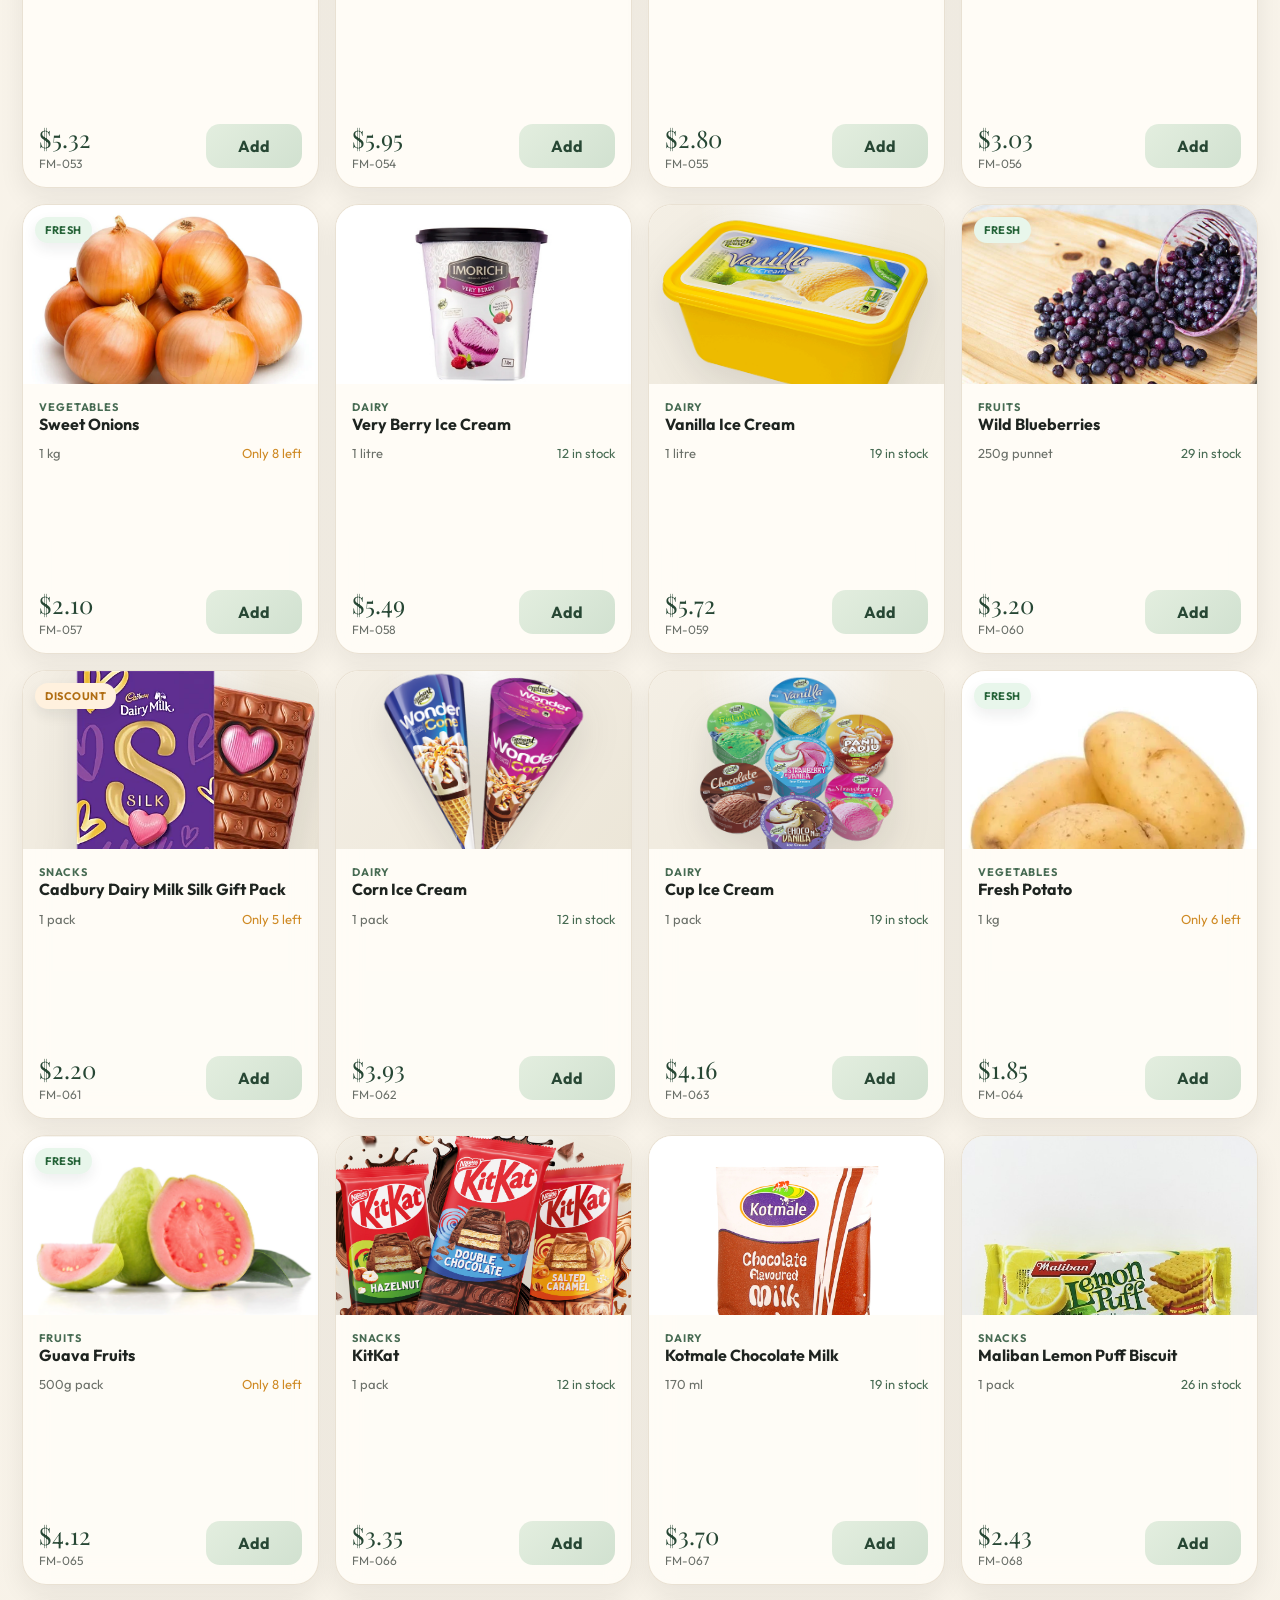
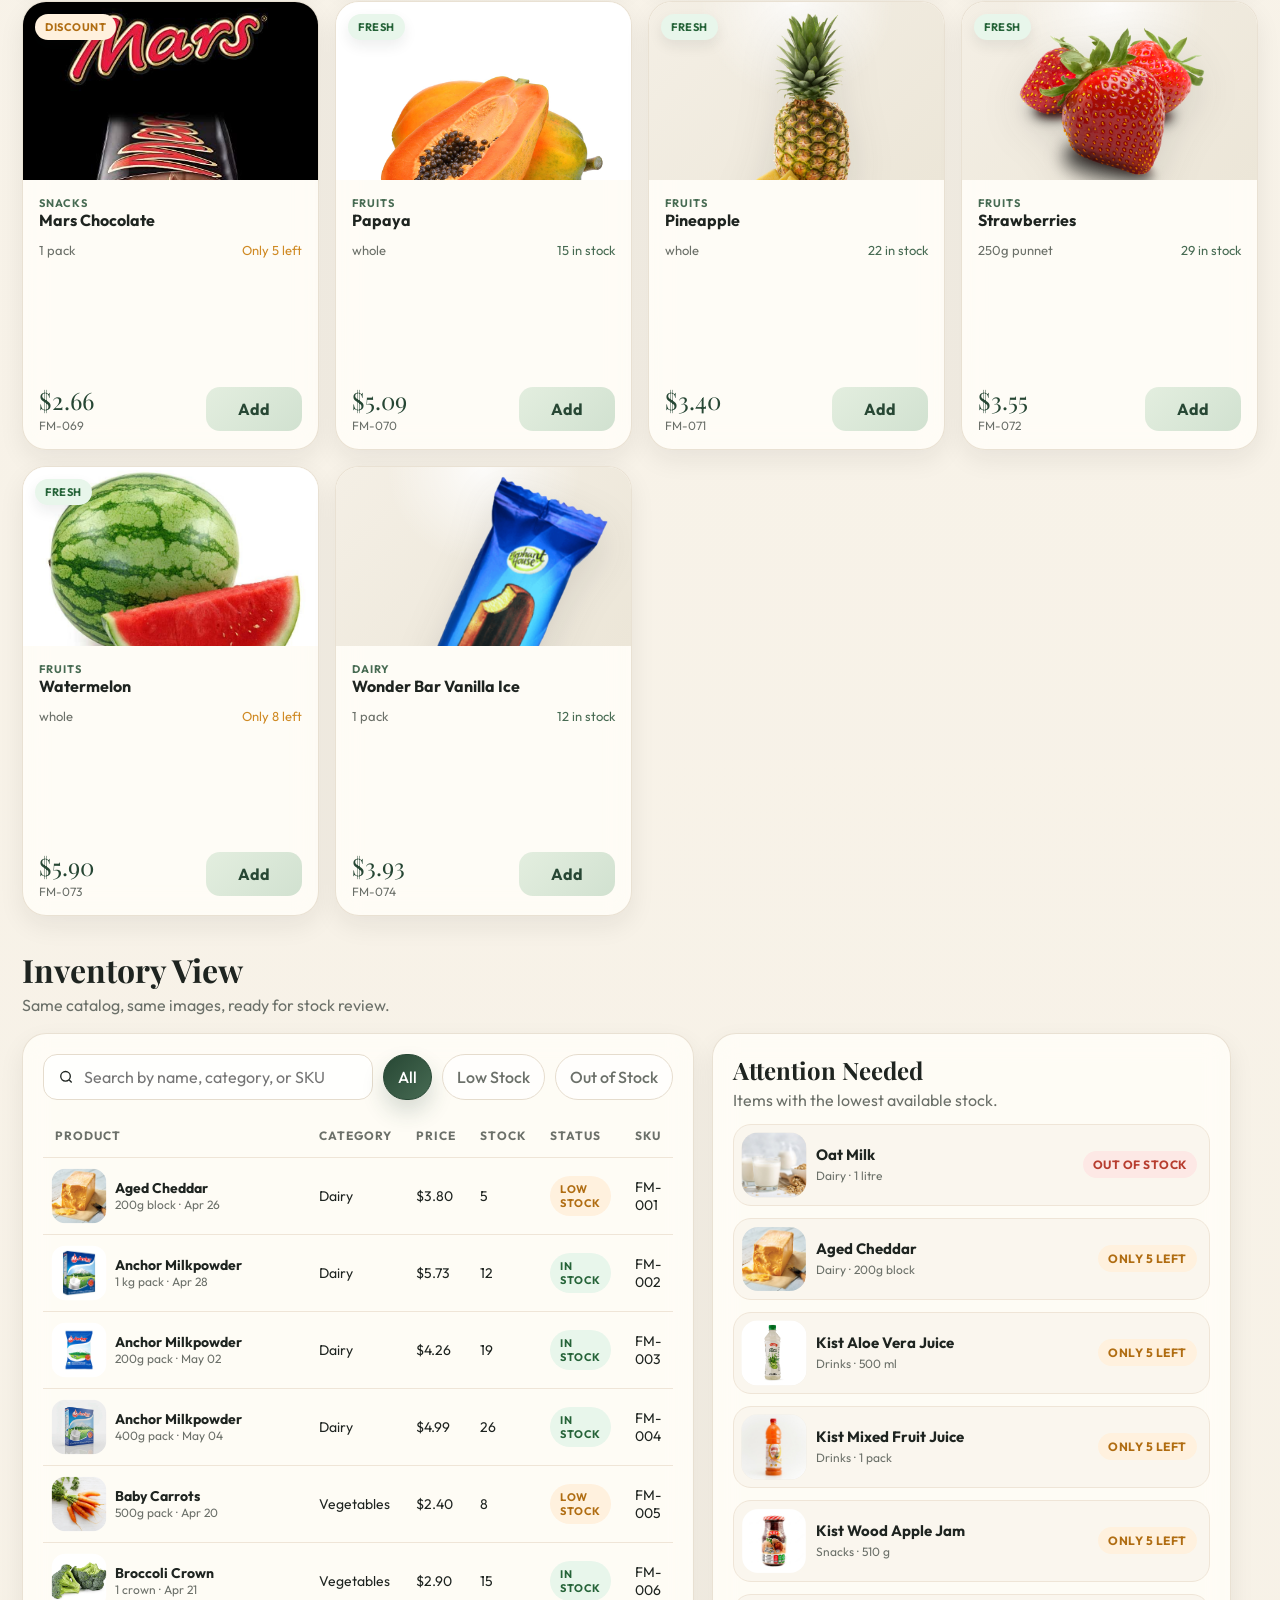
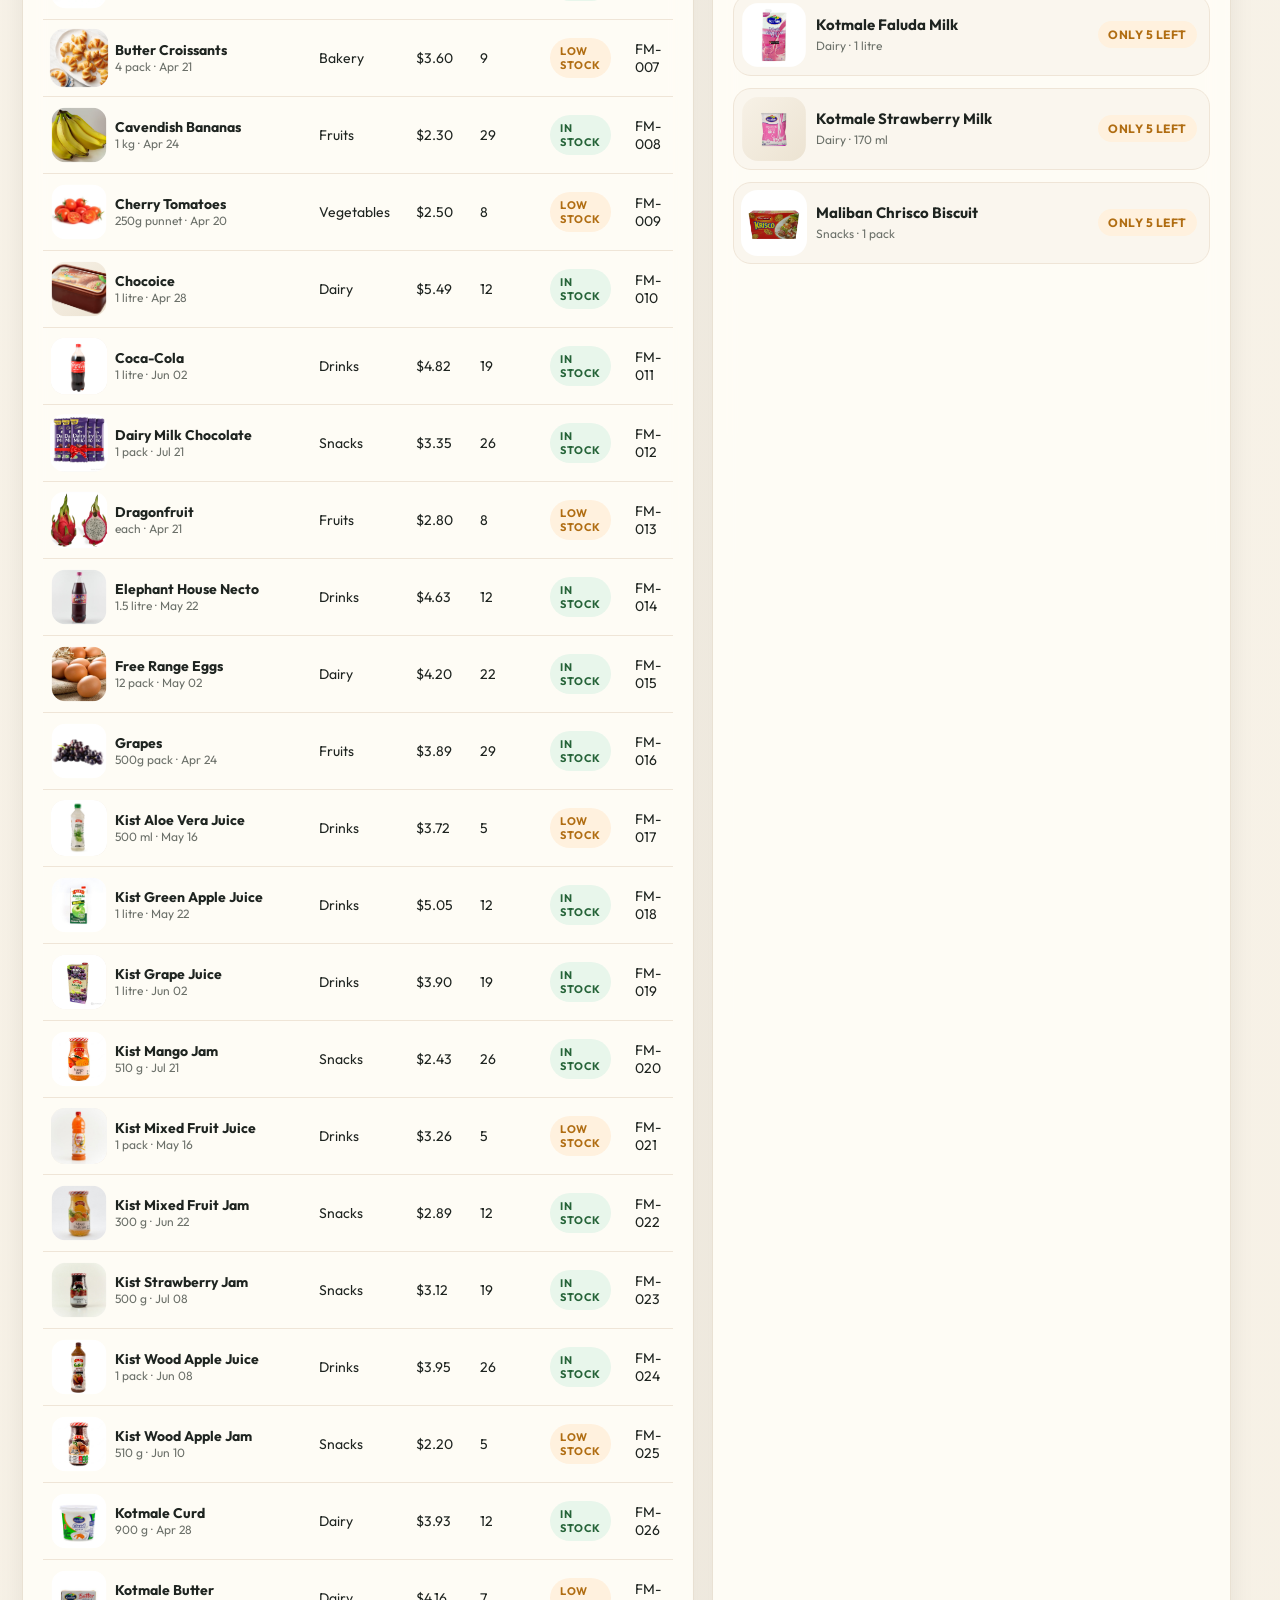
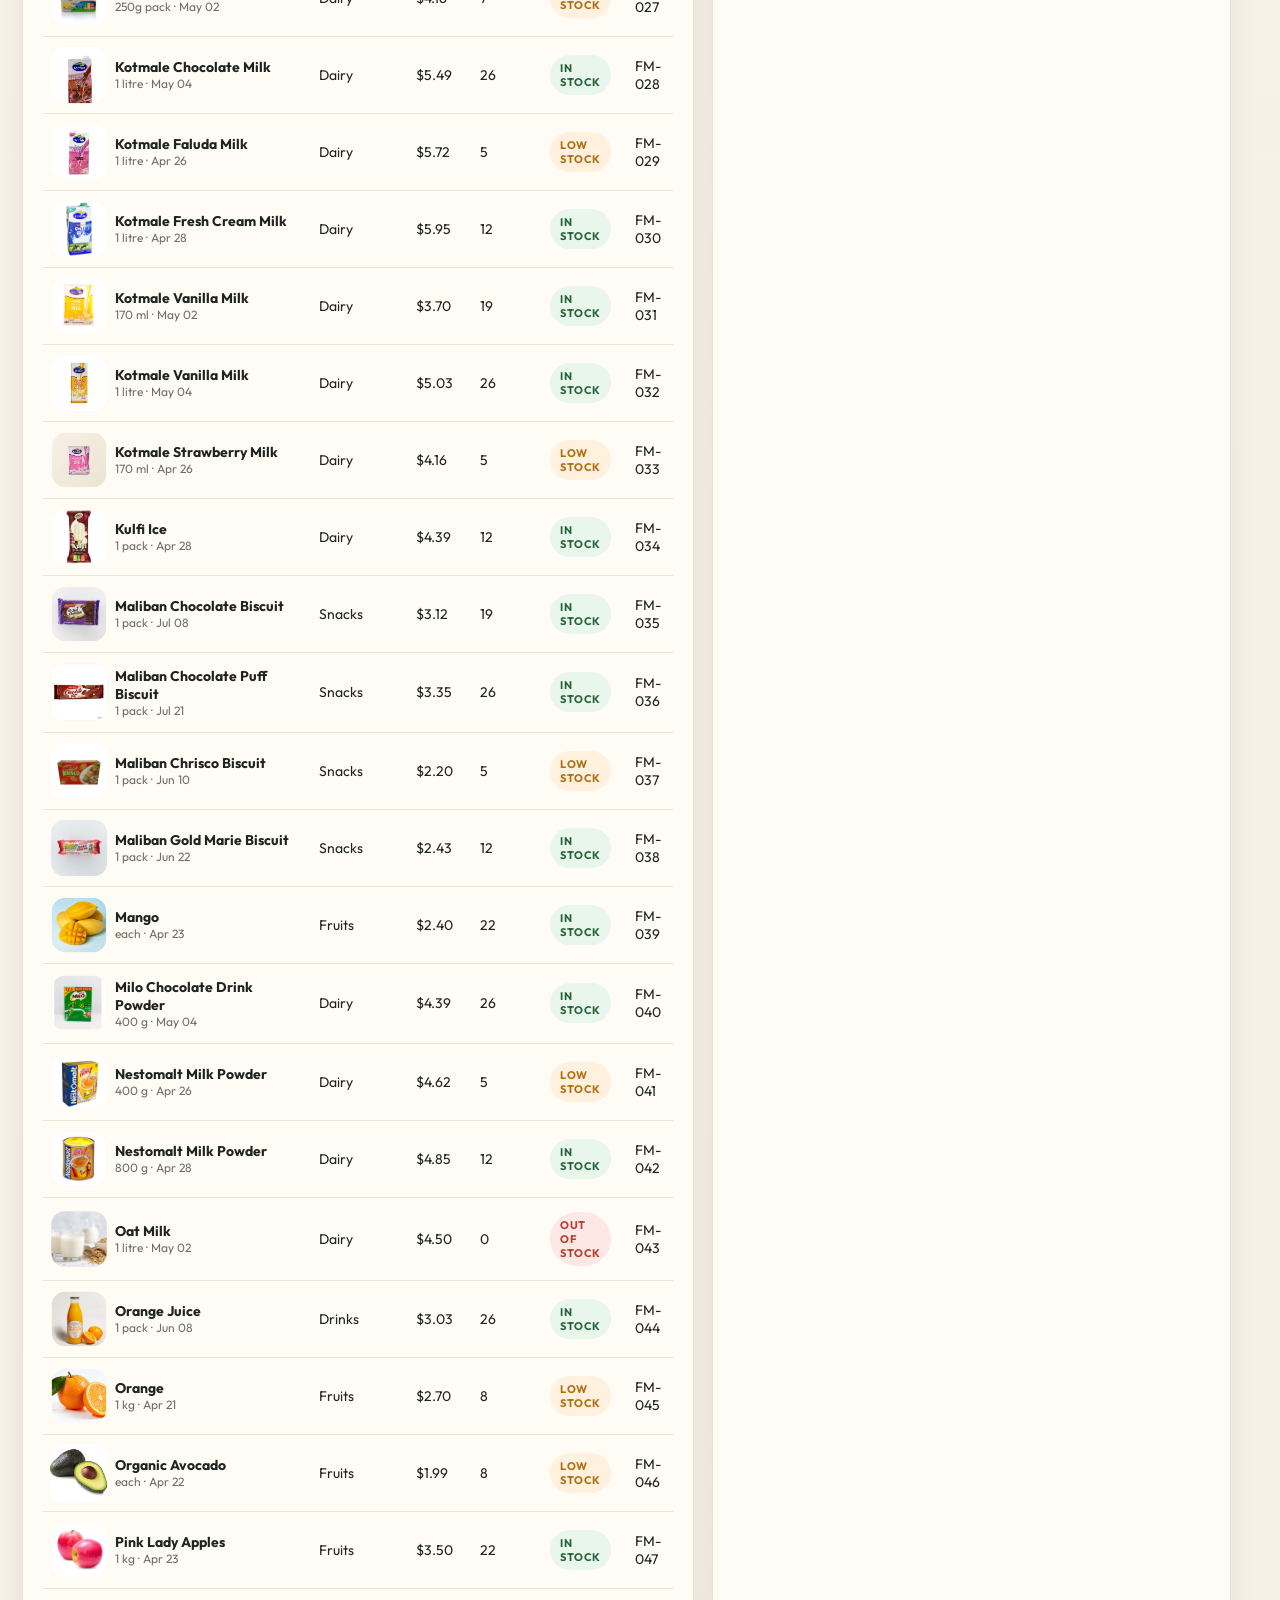
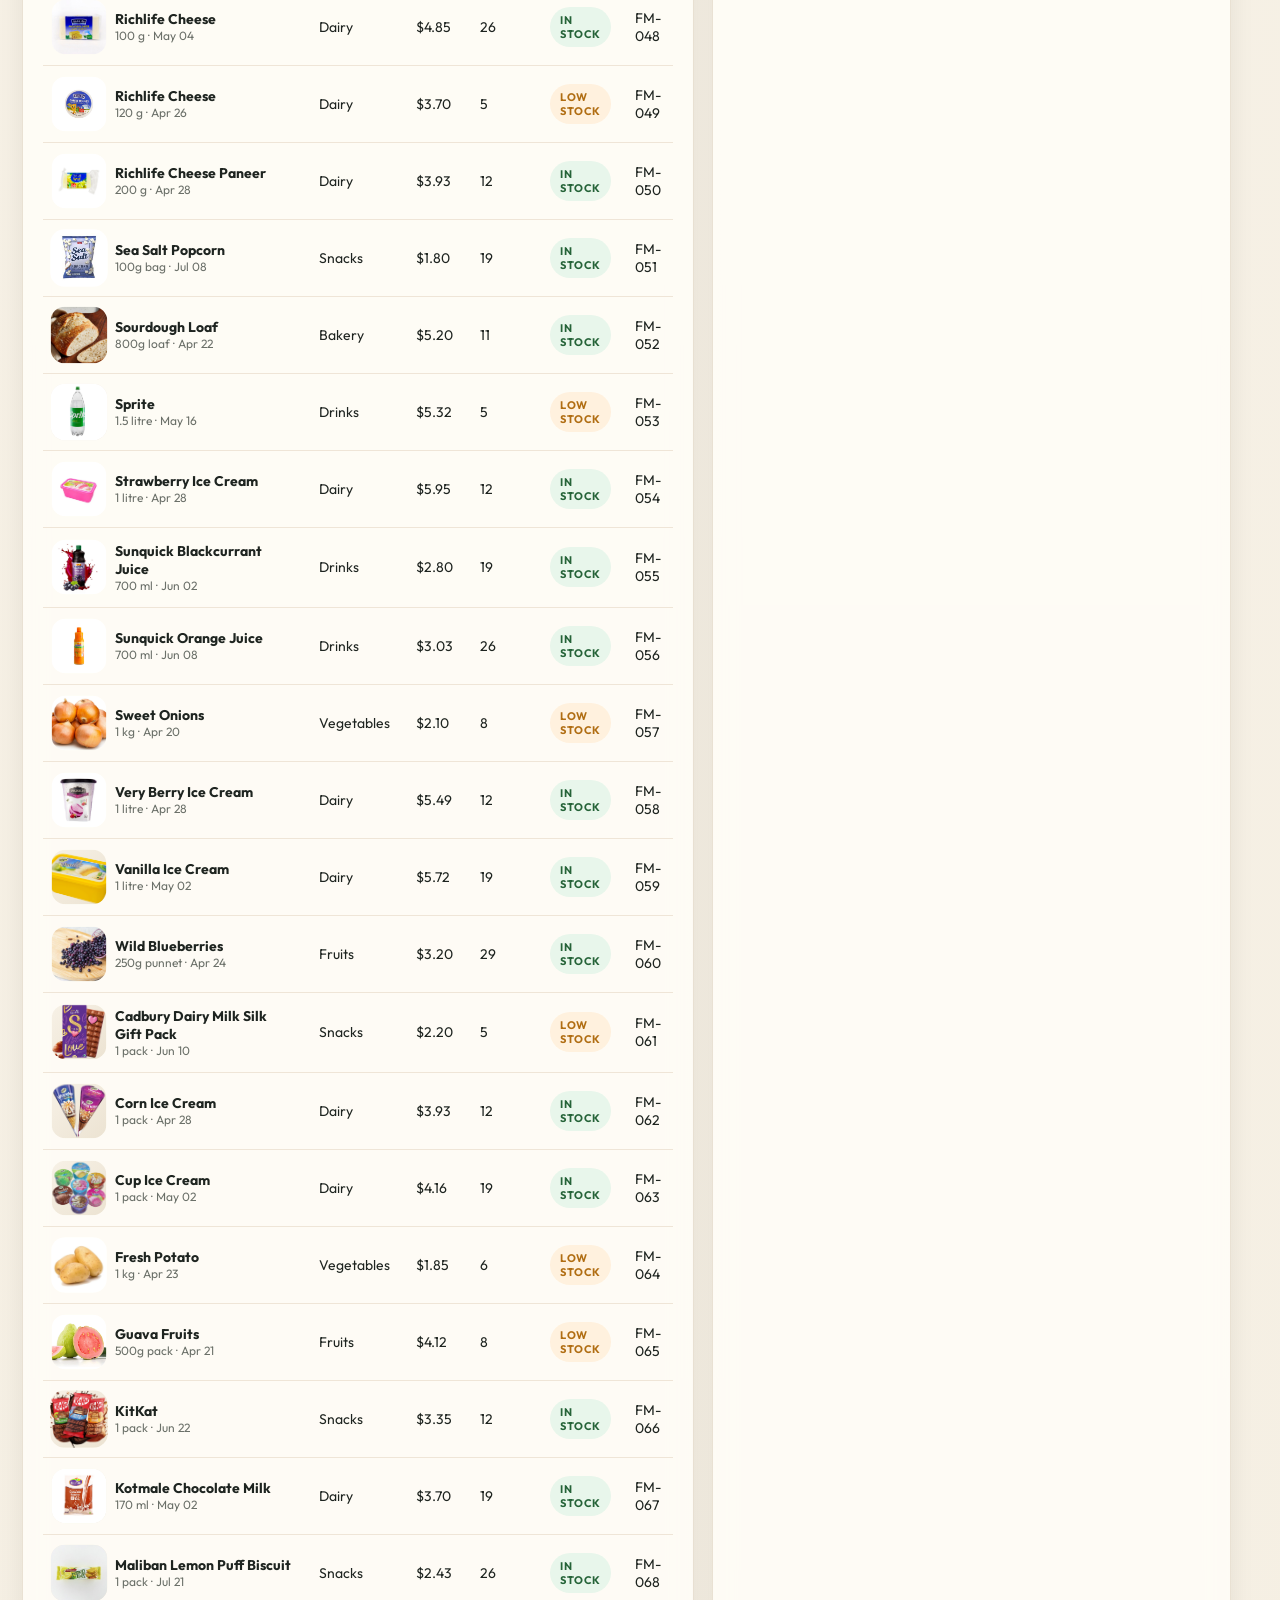
==== commit 7e916b3a: "Update product image zoom and UI" ====
--- a/index.html
+++ b/index.html
@@ -198,7 +198,7 @@
 }
 .deal-card:hover::after,.product-card:hover::after{transform:translateX(120%)}
 .deal-card:hover{transform:translateY(-6px);box-shadow:0 24px 44px rgba(29,34,25,0.11)}
-.deal-card img{width:100%;height:150px;object-fit:contain;object-position:center;border-radius:18px;background:linear-gradient(135deg,#f7f1e6,#ece3d2);padding:8px;filter:drop-shadow(0 10px 14px rgba(30,36,32,0.10))}
+.deal-card img{width:100%;height:150px;border-radius:18px;background:linear-gradient(135deg,#f7f1e6,#ece3d2);padding:0;filter:drop-shadow(0 10px 14px rgba(30,36,32,0.10))}
 .deal-card strong{font-size:15px}
 .deal-card span{font-size:12px;color:var(--muted)}
 .deal-price{display:flex;align-items:center;gap:8px}
@@ -222,7 +222,16 @@
 .product-media{position:relative;background:
   radial-gradient(circle at top,rgba(255,255,255,0.85),transparent 42%),
   linear-gradient(135deg,#f4efe5,#ece6d8);aspect-ratio:1/1;overflow:hidden;padding:12px;display:grid;place-items:center}
-.product-media img{width:100%;height:100%;object-fit:contain;object-position:center;filter:drop-shadow(0 12px 18px rgba(30,36,32,0.12))}
+.product-media img,.deal-card img,.td-product img,.stock-item img,.cart-item img{
+  --img-scale:1.14;
+  --img-pos:center;
+  transform:scale(var(--img-scale));
+  transform-origin:center;
+  object-fit:cover;
+  object-position:var(--img-pos);
+}
+.product-media img{width:100%;height:100%;filter:drop-shadow(0 12px 18px rgba(30,36,32,0.12));transition:transform .35s ease}
+.product-card:hover .product-media img{transform:scale(calc(var(--img-scale) + 0.03))}
 .badge-stack{position:absolute;top:12px;left:12px;display:flex;flex-direction:column;gap:6px}
 .badge{
   display:inline-flex;align-self:flex-start;padding:6px 10px;border-radius:999px;
@@ -267,7 +276,7 @@
 td{font-size:14px}
 tbody tr:hover{background:#fcf8f0}
 .td-product{display:flex;align-items:center;gap:12px;min-width:240px}
-.td-product img{width:48px;height:48px;border-radius:12px;object-fit:contain;object-position:center;background:linear-gradient(135deg,#f7f1e6,#ece3d2);padding:4px}
+.td-product img{width:48px;height:48px;border-radius:12px;background:linear-gradient(135deg,#f7f1e6,#ece3d2);padding:0;--img-scale:1.08}
 .mini-note{font-size:12px;color:var(--muted)}
 .status-pill{
   display:inline-flex;padding:6px 10px;border-radius:999px;font-size:11px;
@@ -282,7 +291,7 @@
   padding:12px;border-radius:18px;background:#faf6ee;border:1px solid #efe5d7;transition:.25s
 }
 .stock-item:hover{transform:translateY(-2px);box-shadow:0 16px 28px rgba(29,34,25,0.08)}
-.stock-item img{width:56px;height:56px;border-radius:14px;object-fit:contain;object-position:center;background:linear-gradient(135deg,#f7f1e6,#ece3d2);padding:5px}
+.stock-item img{width:56px;height:56px;border-radius:14px;background:linear-gradient(135deg,#f7f1e6,#ece3d2);padding:0;--img-scale:1.1}
 .stock-item strong{display:block;font-size:15px}
 .stock-item span{font-size:12px;color:var(--muted)}
 
@@ -309,7 +318,7 @@
   display:grid;grid-template-columns:64px 1fr auto;gap:12px;align-items:center;
   padding:12px;border:1px solid #efe5d7;border-radius:18px;background:#fffaf2
 }
-.cart-item img{width:64px;height:64px;border-radius:14px;object-fit:contain;object-position:center;background:linear-gradient(135deg,#f7f1e6,#ece3d2);padding:6px}
+.cart-item img{width:64px;height:64px;border-radius:14px;background:linear-gradient(135deg,#f7f1e6,#ece3d2);padding:0;--img-scale:1.1}
 .qty{
   display:flex;align-items:center;gap:8px;justify-content:flex-end;margin-top:8px
 }
@@ -861,6 +870,33 @@
   'Free Range Eggs.webp': 22,
 };
 
+const IMAGE_FOCUS_OVERRIDES = {
+  'Butter Croissants.jpg': { scale: 1.22, position: 'center' },
+  'Sourdough Loaf.jpg': { scale: 1.18, position: 'center' },
+  'Sea Salt Popcorn.jpeg': { scale: 1.2, position: 'center' },
+  'Oat Milk.jpg': { scale: 1.16, position: 'center top' },
+  'Sprite-1.5Litter.jpg': { scale: 1.18, position: 'center top' },
+  'CocaCola-1litter.jpg': { scale: 1.18, position: 'center top' },
+  'Kotmale-Vanilla-Milk-1litter.webp': { scale: 1.18, position: 'center top' },
+  'Kotmale-Chocolate-Milk-1litter.webp': { scale: 1.18, position: 'center top' },
+  'Kist-MixedFruit-Juice.jpeg': { scale: 1.17, position: 'center top' },
+  'Kist-AloeVera-Juice-500ml.webp': { scale: 1.17, position: 'center top' },
+  'Kitkat_new.png.webp': { scale: 1.2, position: 'center' },
+  'kitkat_new.png.webp': { scale: 1.2, position: 'center' },
+  'Maliban-Chocolate-Puff-Biscuit.png': { scale: 1.18, position: 'center' },
+  'Maliban-goldmarie-buscuit.jpeg': { scale: 1.18, position: 'center' },
+  'Maliban-chrisco-busicut.webp': { scale: 1.18, position: 'center' },
+  'maliban-lemonpuff-busicuit.jpeg': { scale: 1.18, position: 'center' },
+  'mars_chocholate.jpg': { scale: 1.2, position: 'center' },
+  'Dairymilk_chocho.jpg': { scale: 1.2, position: 'center' },
+  'Organic Avocado.webp': { scale: 1.22, position: 'center' },
+  'Dragonfruit.jpg': { scale: 1.18, position: 'center' },
+  'watermeloen_2.jpg': { scale: 1.22, position: 'center' },
+  'pineaple.png': { scale: 1.2, position: 'center' },
+  'Fresh Potato.png': { scale: 1.16, position: 'center' },
+  'fresh-potato-.png.webp': { scale: 1.16, position: 'center' },
+};
+
 const BADGE_OVERRIDES = {
   'Organic Avocado.webp': 'organic',
   'Butter Croissants.jpg': 'best',
@@ -1079,6 +1115,7 @@
     sku: `FM-${String(index + 1).padStart(3, '0')}`,
     expiry: inferExpiry(category, index),
     image: imageUrl(file),
+    imageFocus: IMAGE_FOCUS_OVERRIDES[file] || { scale: 1.14, position: 'center' },
   };
 });
 
@@ -1150,7 +1187,7 @@
     return `
       <article class="product-card" style="animation-delay:${Math.min(index * 0.04, 0.48)}s">
         <div class="product-media">
-          <img src="${product.image}" alt="${product.name}" loading="lazy">
+          <img src="${product.image}" alt="${product.name}" loading="lazy" style="--img-scale:${product.imageFocus.scale};--img-pos:${product.imageFocus.position};">
           ${product.badge ? `<div class="badge-stack"><span class="badge ${product.badge}">${({fresh:'Fresh',sale:'Discount',organic:'Fresh',new:'New',best:'Best Seller'})[product.badge] || product.badge}</span></div>` : ''}
         </div>
         <div class="product-body">
@@ -1178,7 +1215,7 @@
   const row = document.getElementById('deal-row');
   row.innerHTML = deals.map((product, index) => `
     <article class="deal-card" style="animation-delay:${Math.min(index * 0.06, 0.36)}s">
-      <img src="${product.image}" alt="${product.name}" loading="lazy">
+      <img src="${product.image}" alt="${product.name}" loading="lazy" style="--img-scale:${product.imageFocus.scale};--img-pos:${product.imageFocus.position};">
       <div>
         <strong>${product.name}</strong>
         <span>${product.unit}</span>
@@ -1202,7 +1239,7 @@
       <tr>
         <td>
           <div class="td-product">
-            <img src="${product.image}" alt="${product.name}" loading="lazy">
+            <img src="${product.image}" alt="${product.name}" loading="lazy" style="--img-scale:${product.imageFocus.scale};--img-pos:${product.imageFocus.position};">
             <div>
               <strong>${product.name}</strong>
               <div class="mini-note">${product.unit} · ${product.expiry}</div>
@@ -1228,7 +1265,7 @@
   const container = document.getElementById('low-stock-list');
   container.innerHTML = list.map((product) => `
     <article class="stock-item">
-      <img src="${product.image}" alt="${product.name}" loading="lazy">
+      <img src="${product.image}" alt="${product.name}" loading="lazy" style="--img-scale:${product.imageFocus.scale};--img-pos:${product.imageFocus.position};">
       <div>
         <strong>${product.name}</strong>
         <span>${CATEGORY_LABELS[product.category]} · ${product.unit}</span>
@@ -1294,7 +1331,7 @@
 
   items.innerHTML = cart.map((item) => `
     <article class="cart-item">
-      <img src="${item.image}" alt="${item.name}" loading="lazy">
+      <img src="${item.image}" alt="${item.name}" loading="lazy" style="--img-scale:${item.imageFocus.scale};--img-pos:${item.imageFocus.position};">
       <div>
         <strong>${item.name}</strong>
         <div class="mini-note">${item.unit}</div>
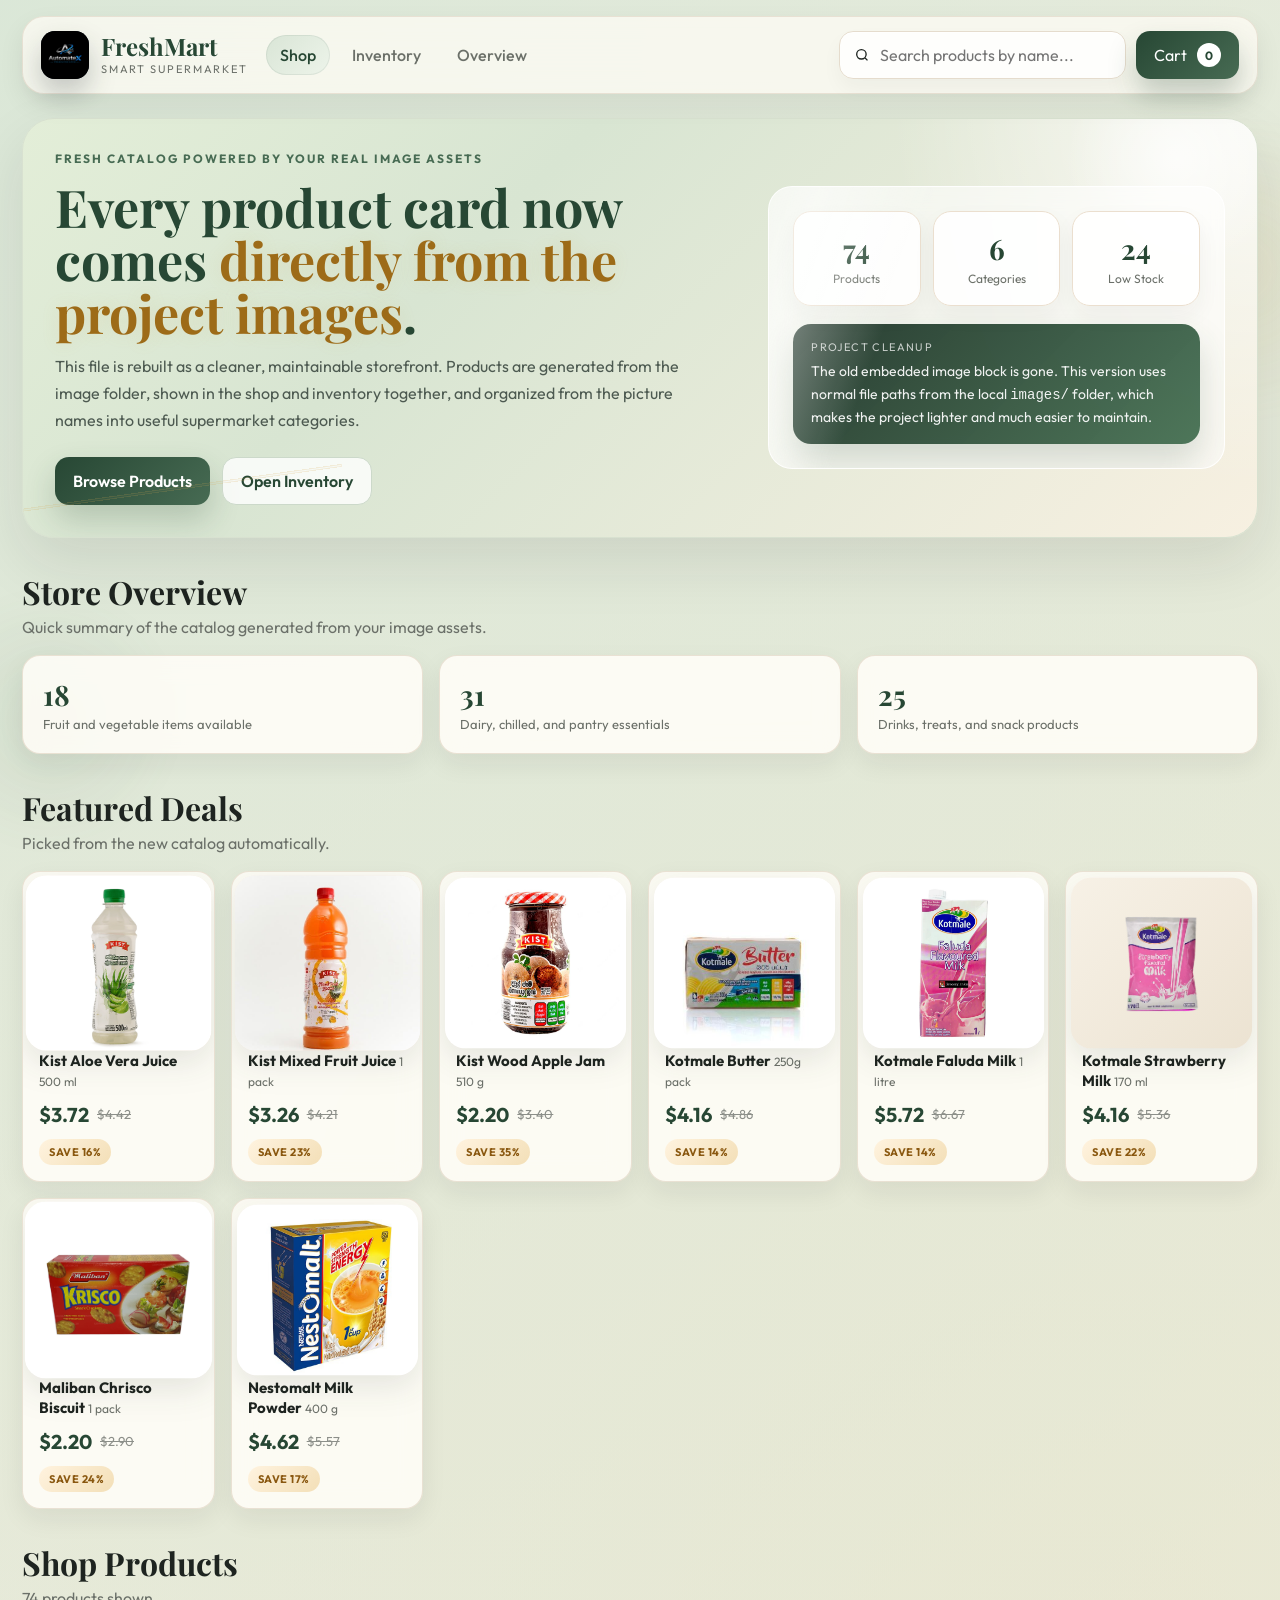
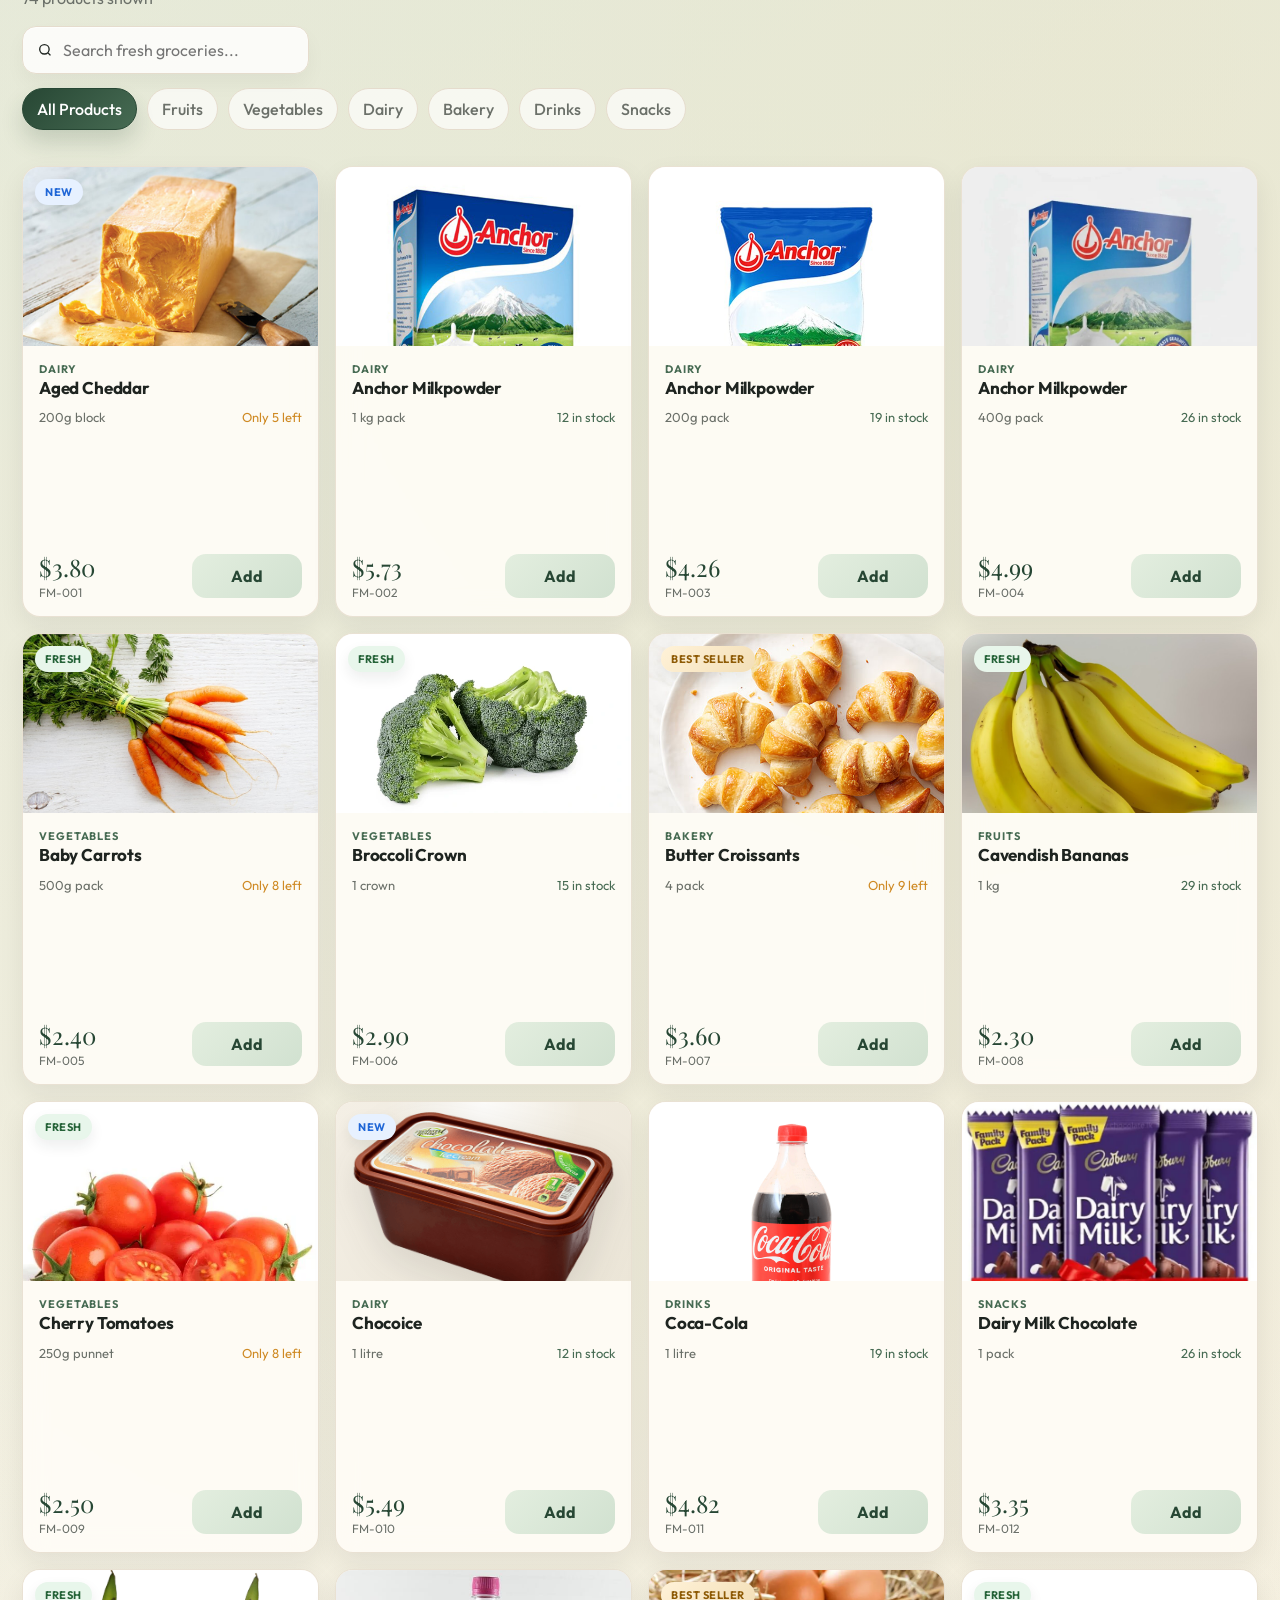
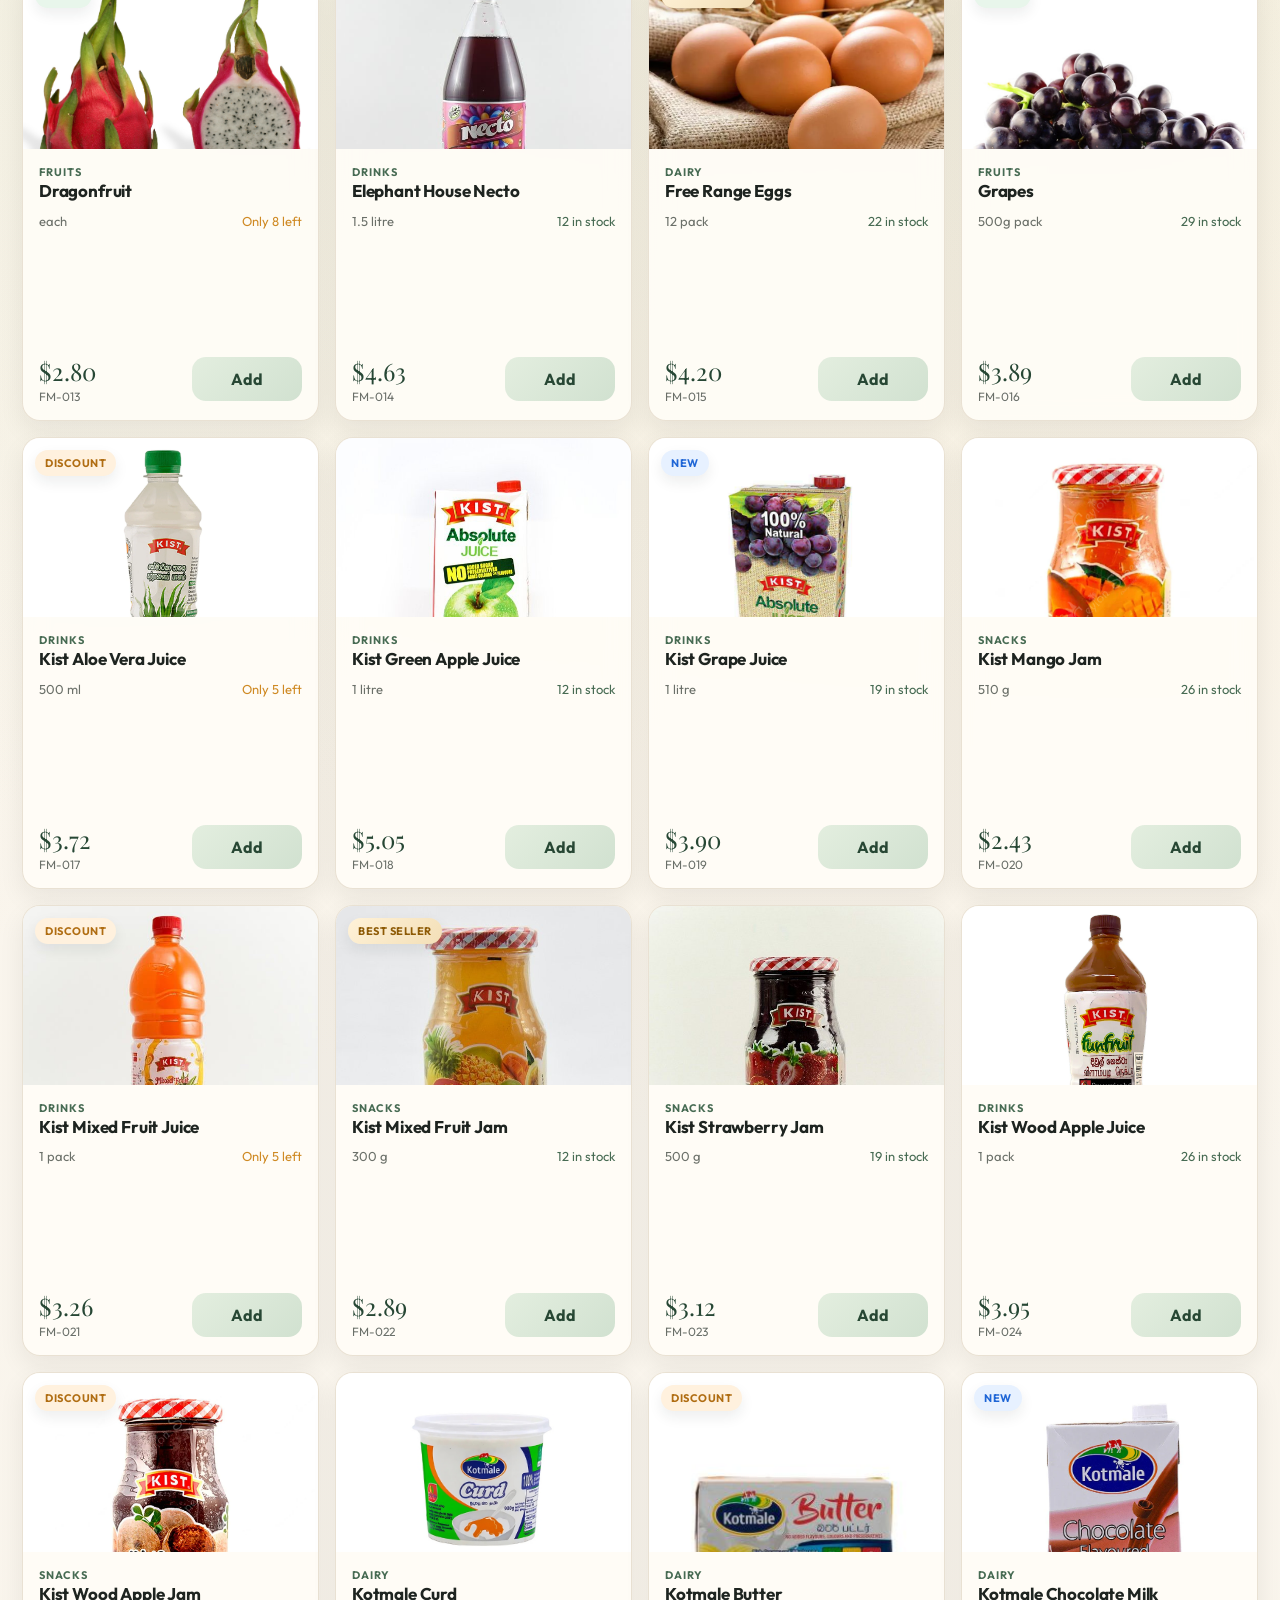
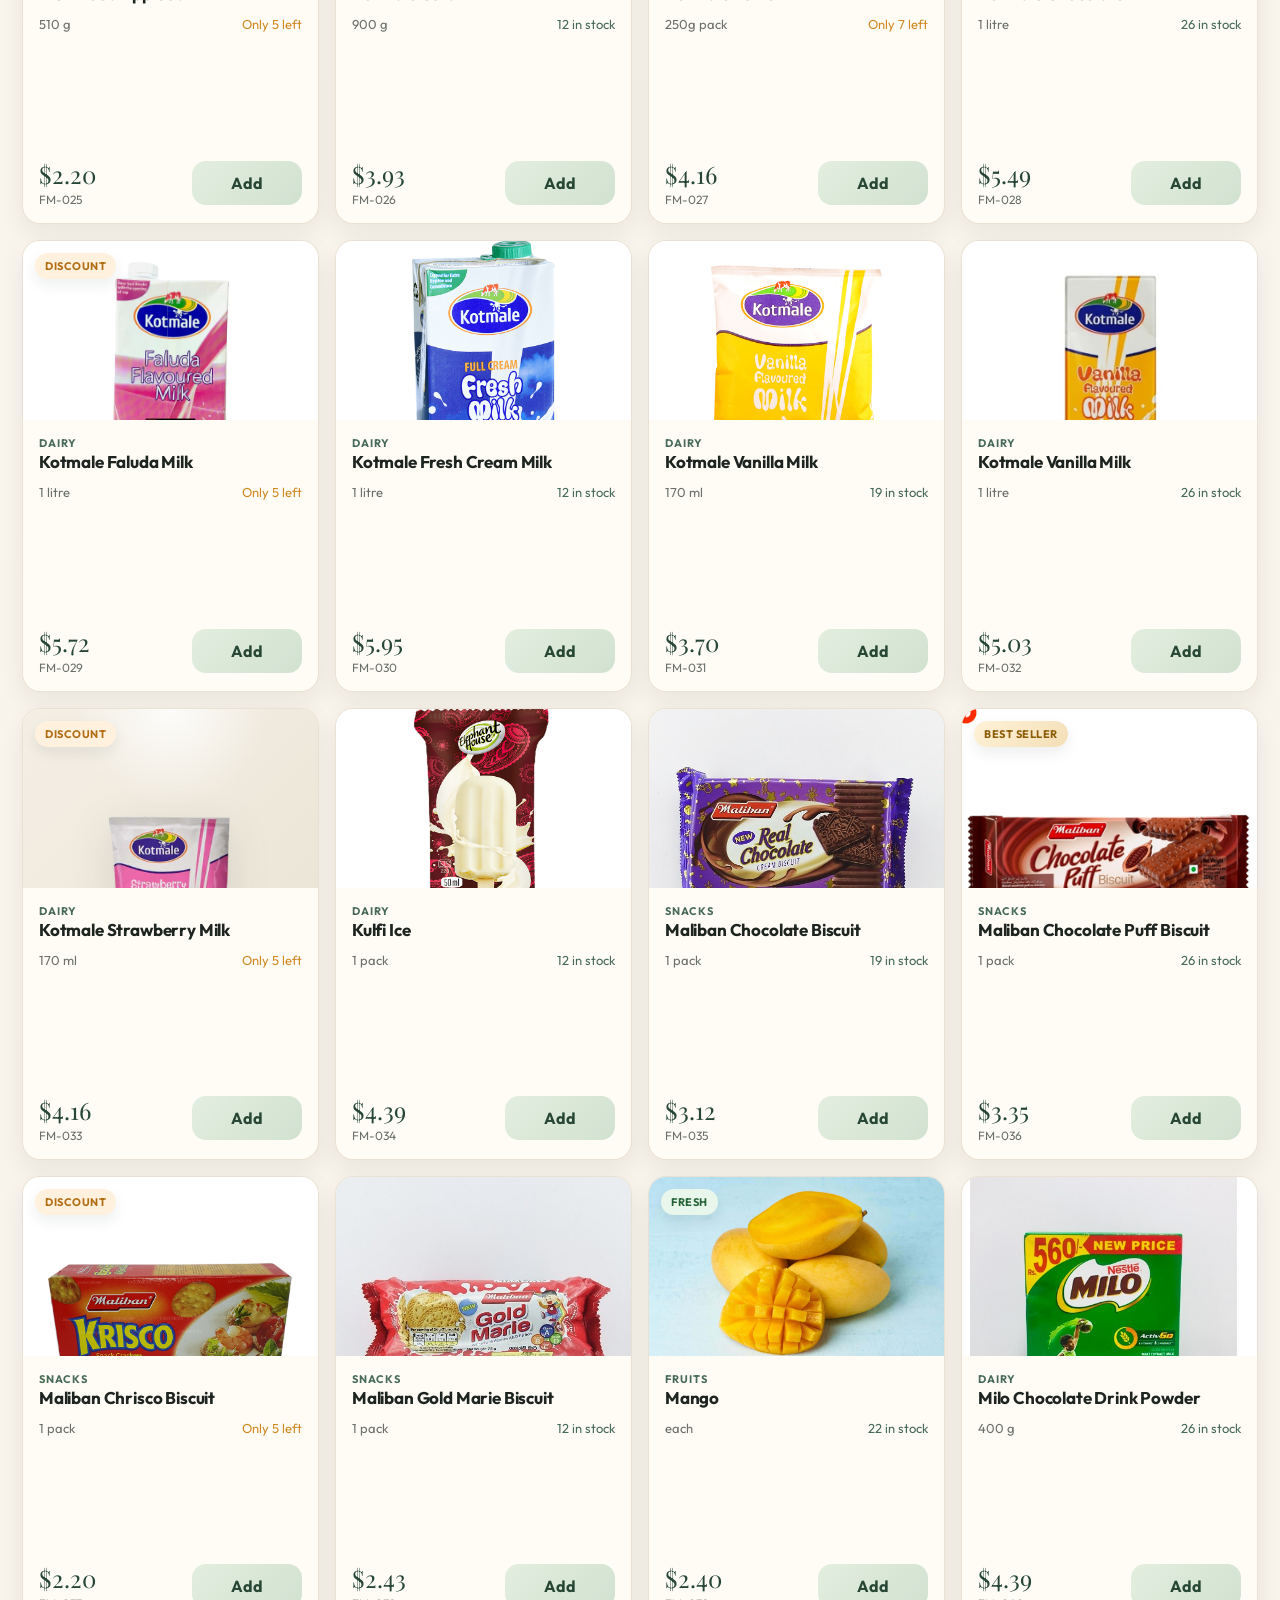
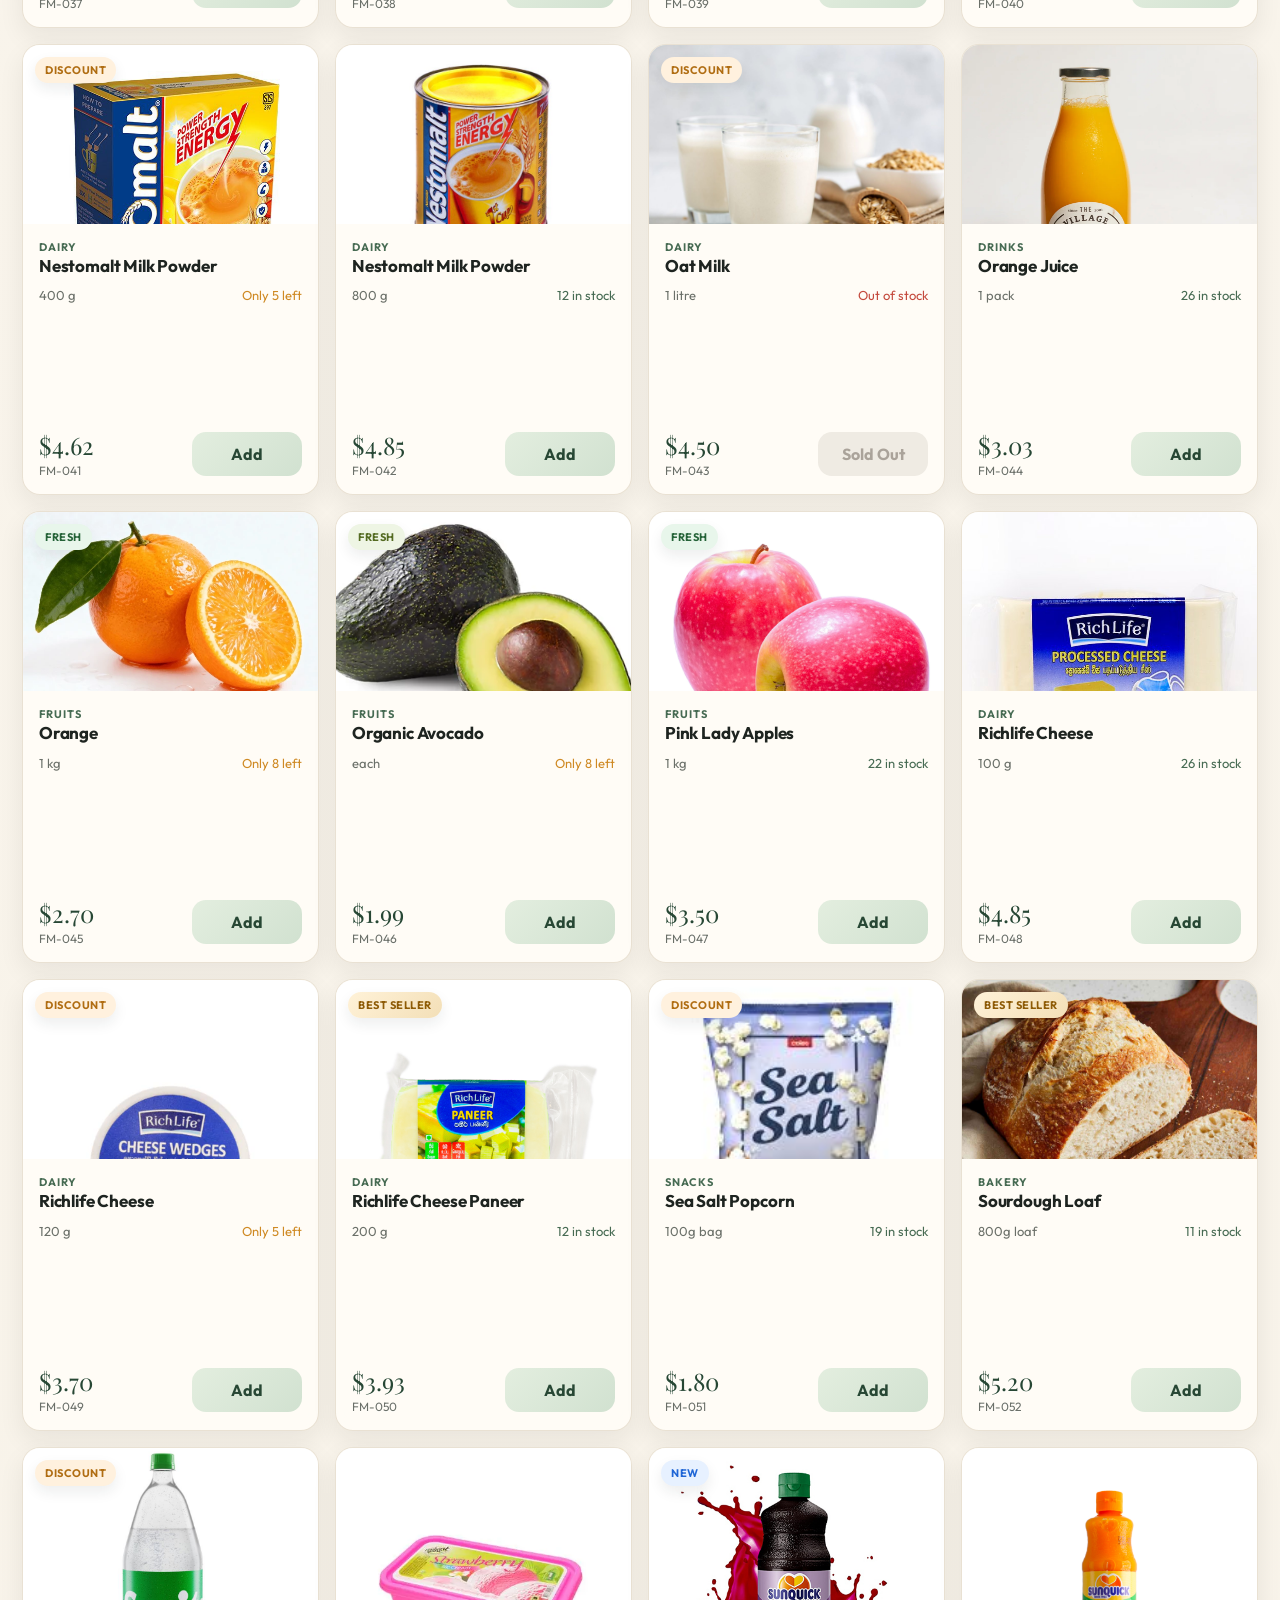
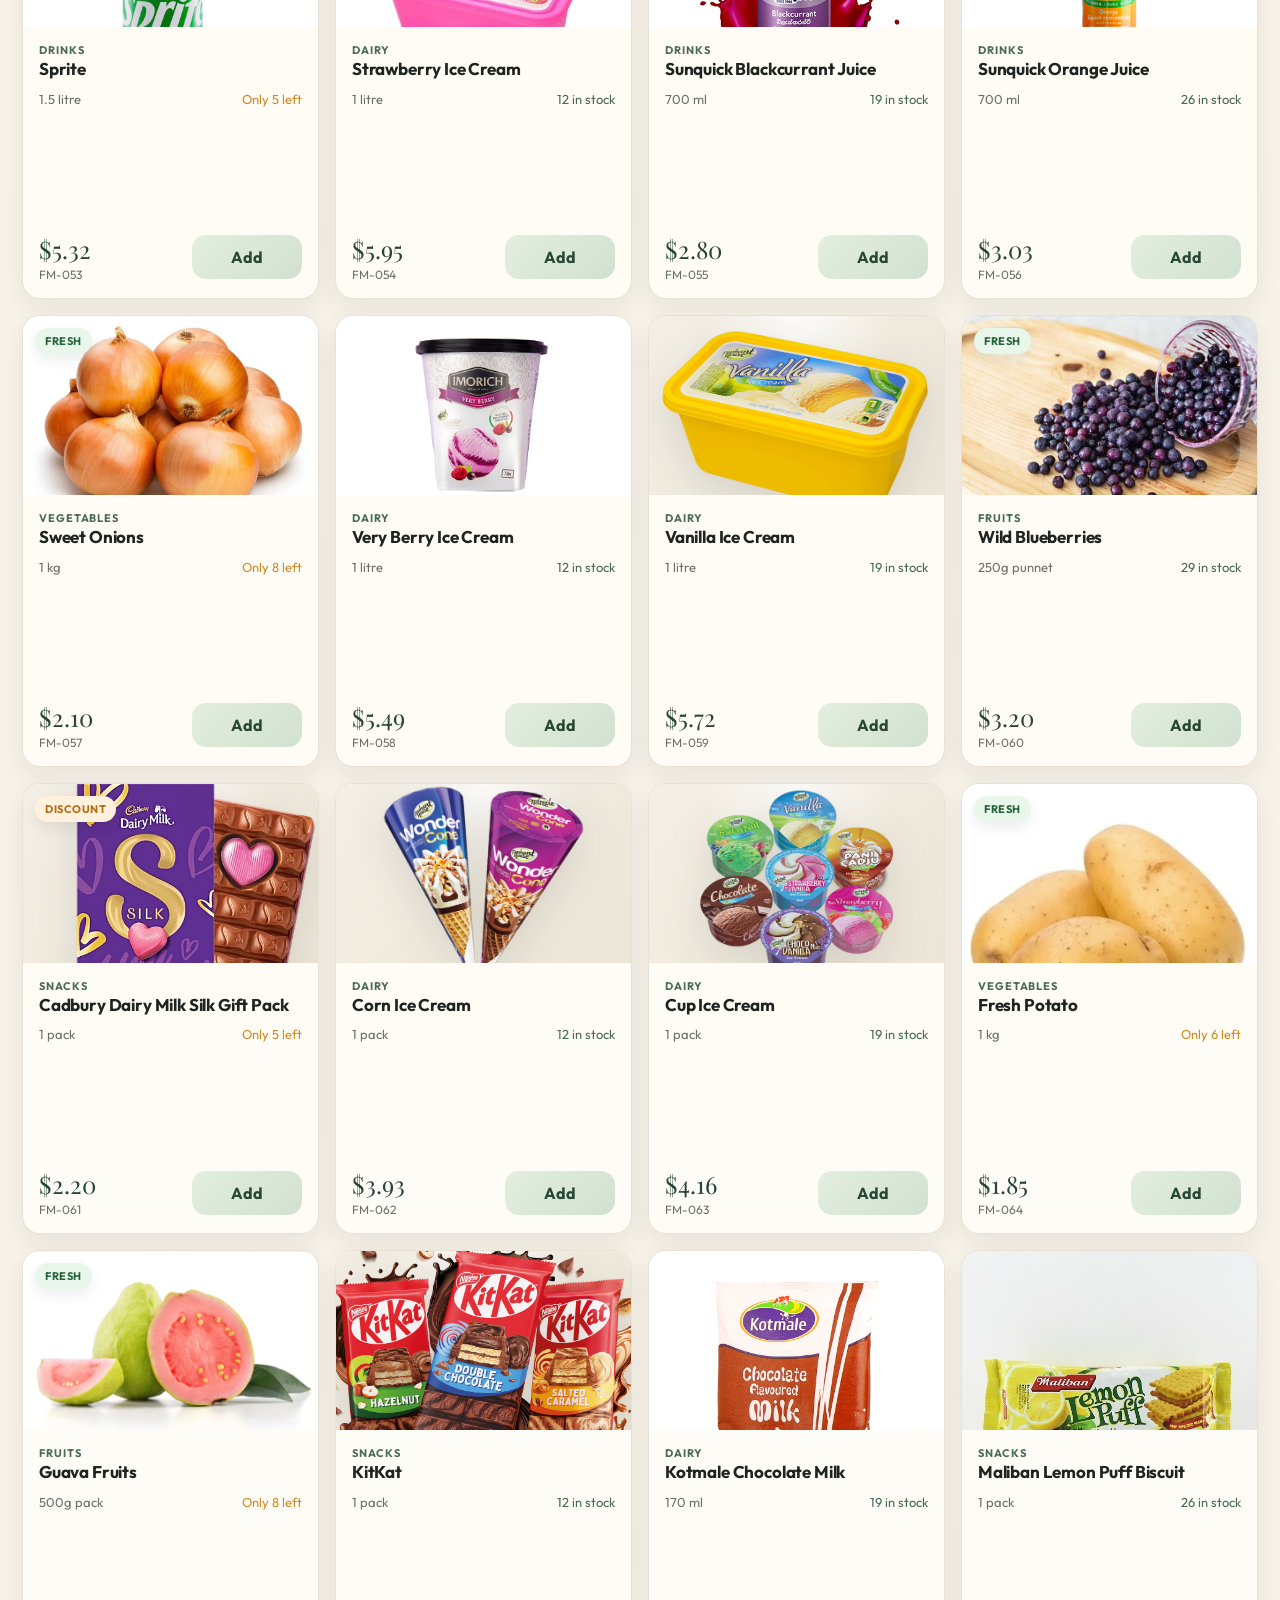
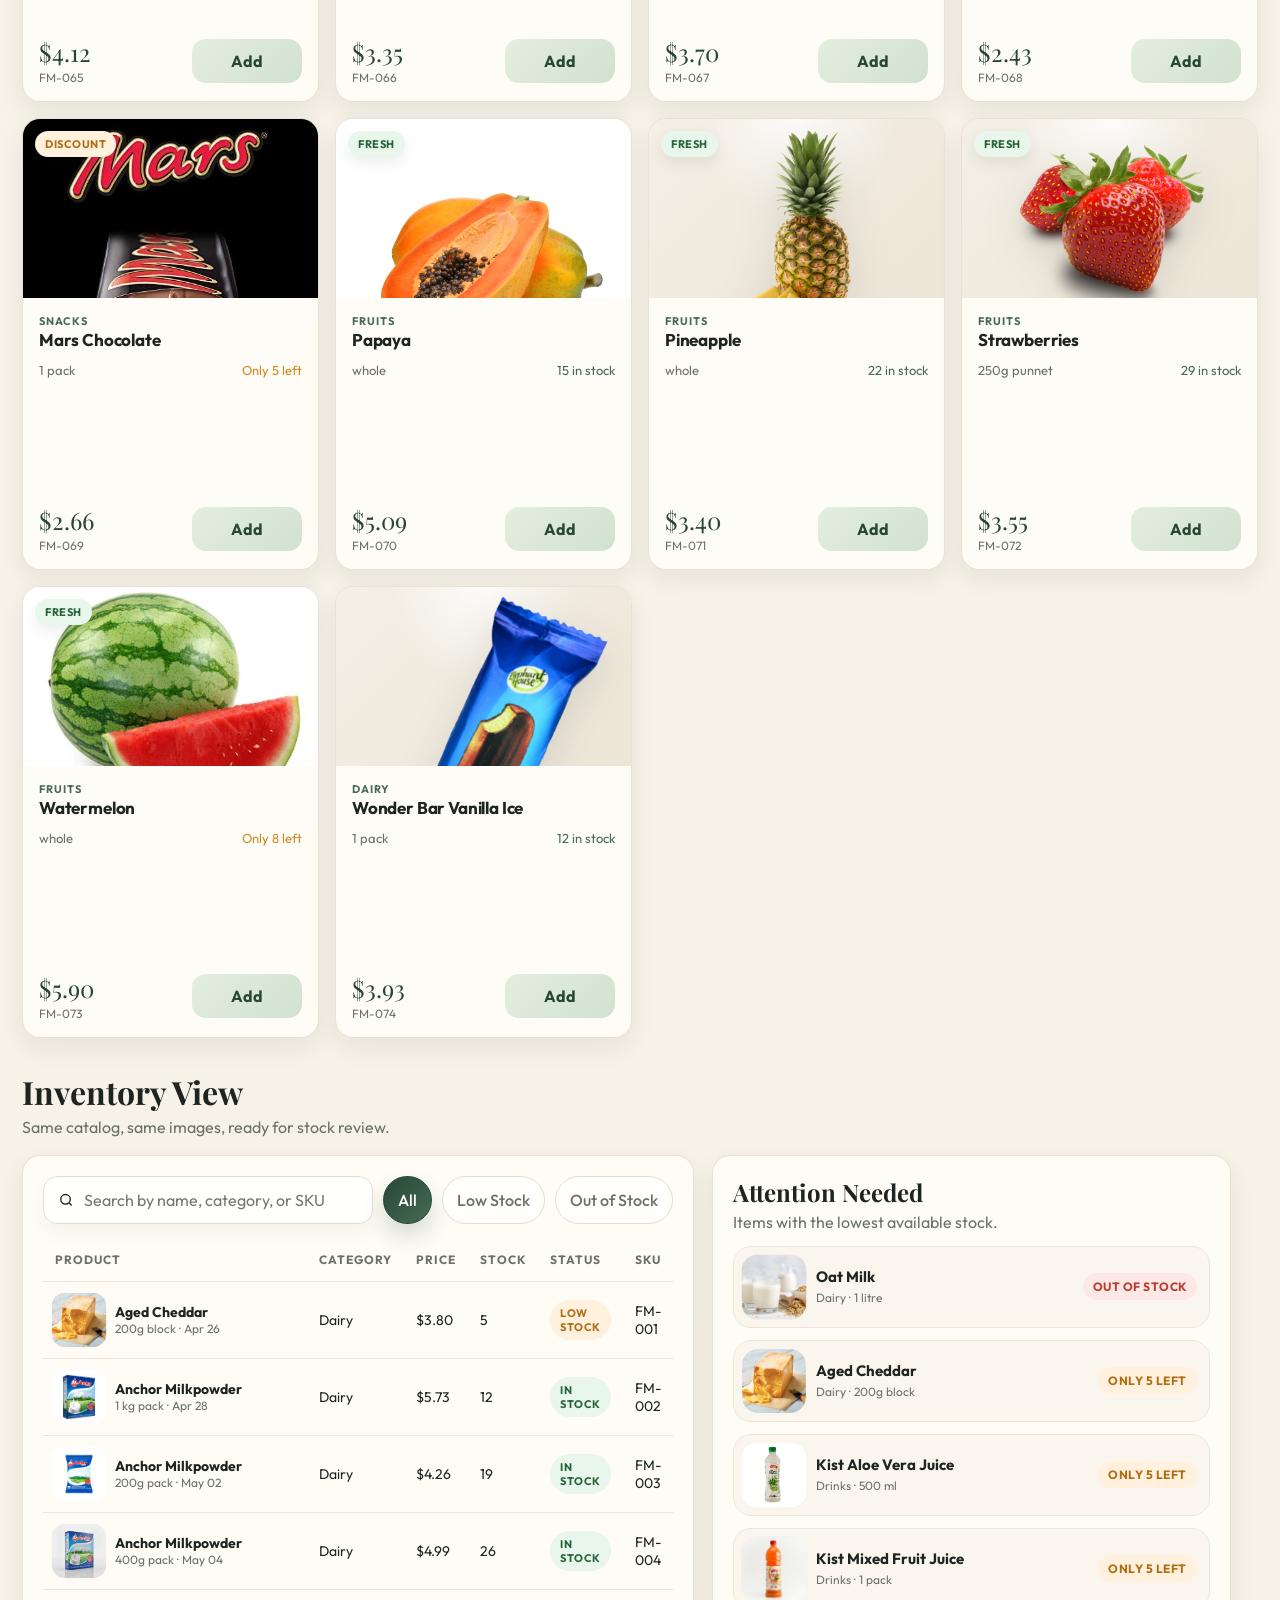
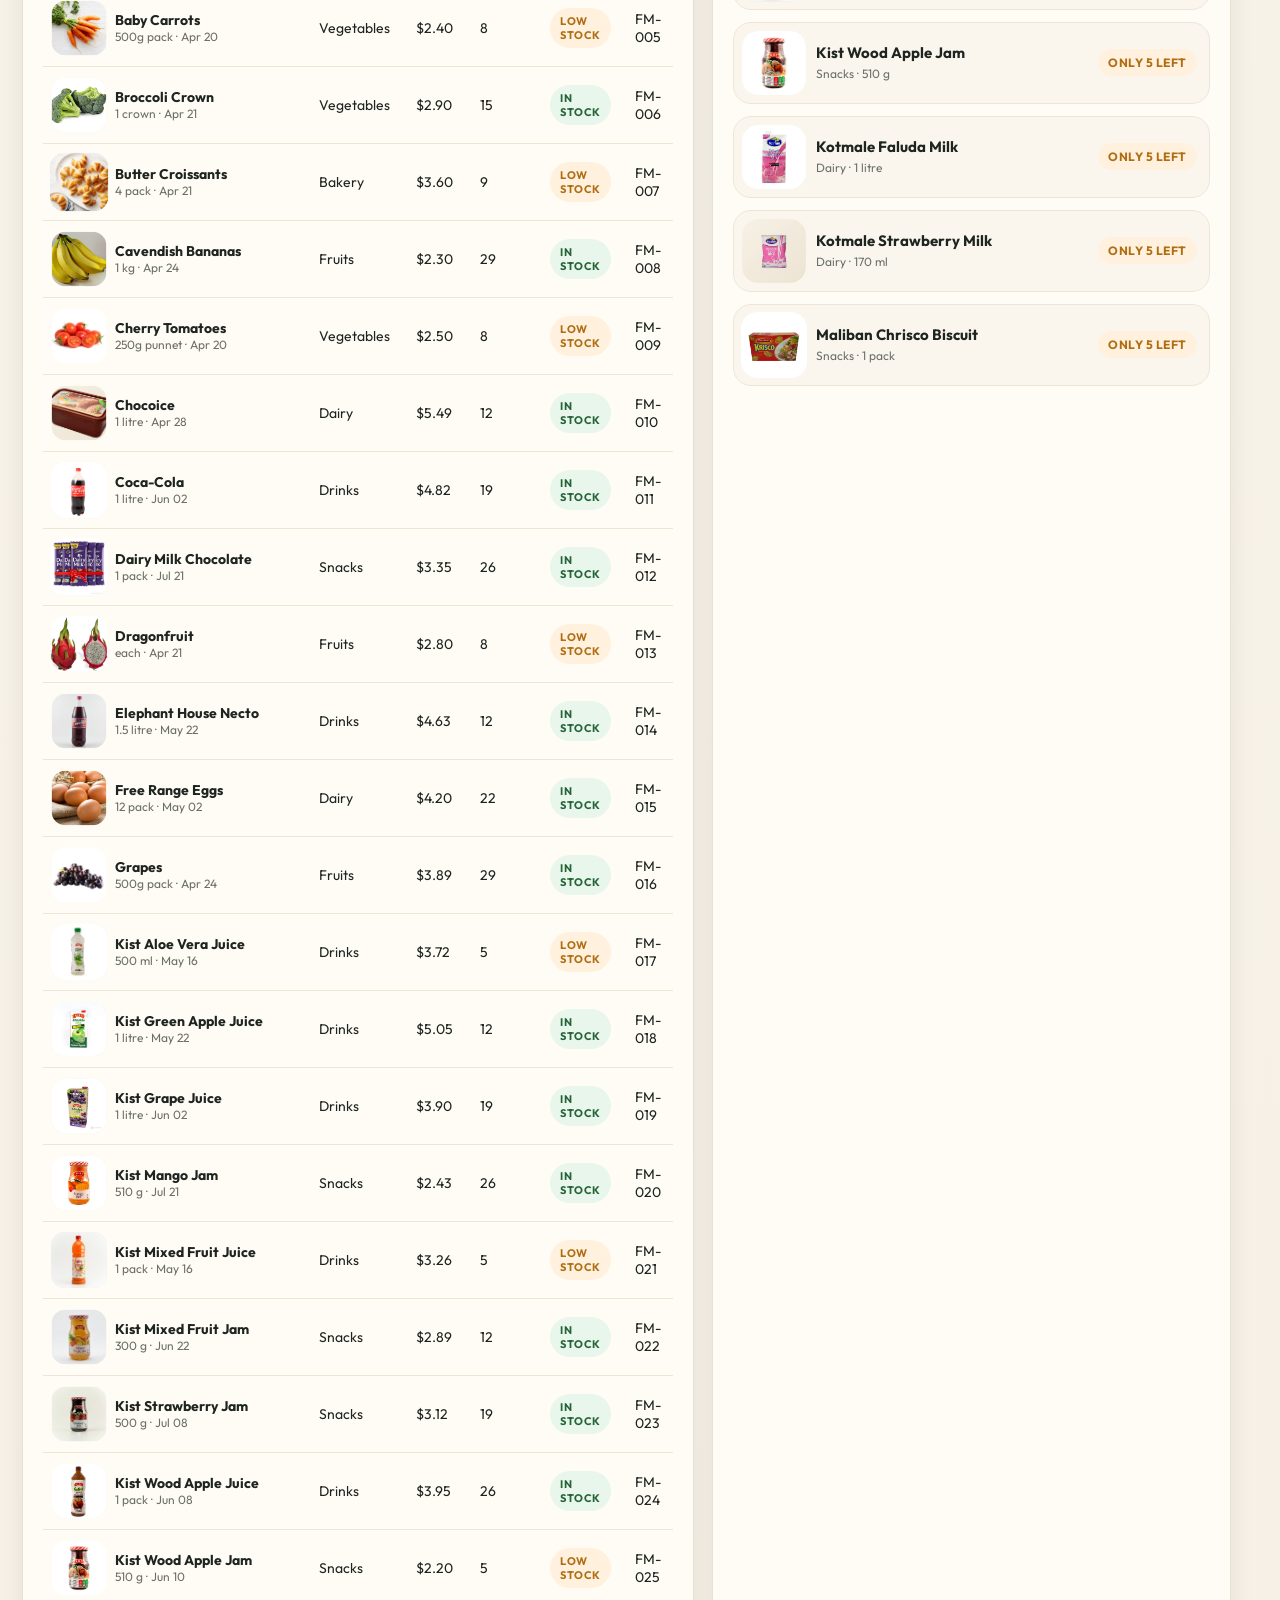
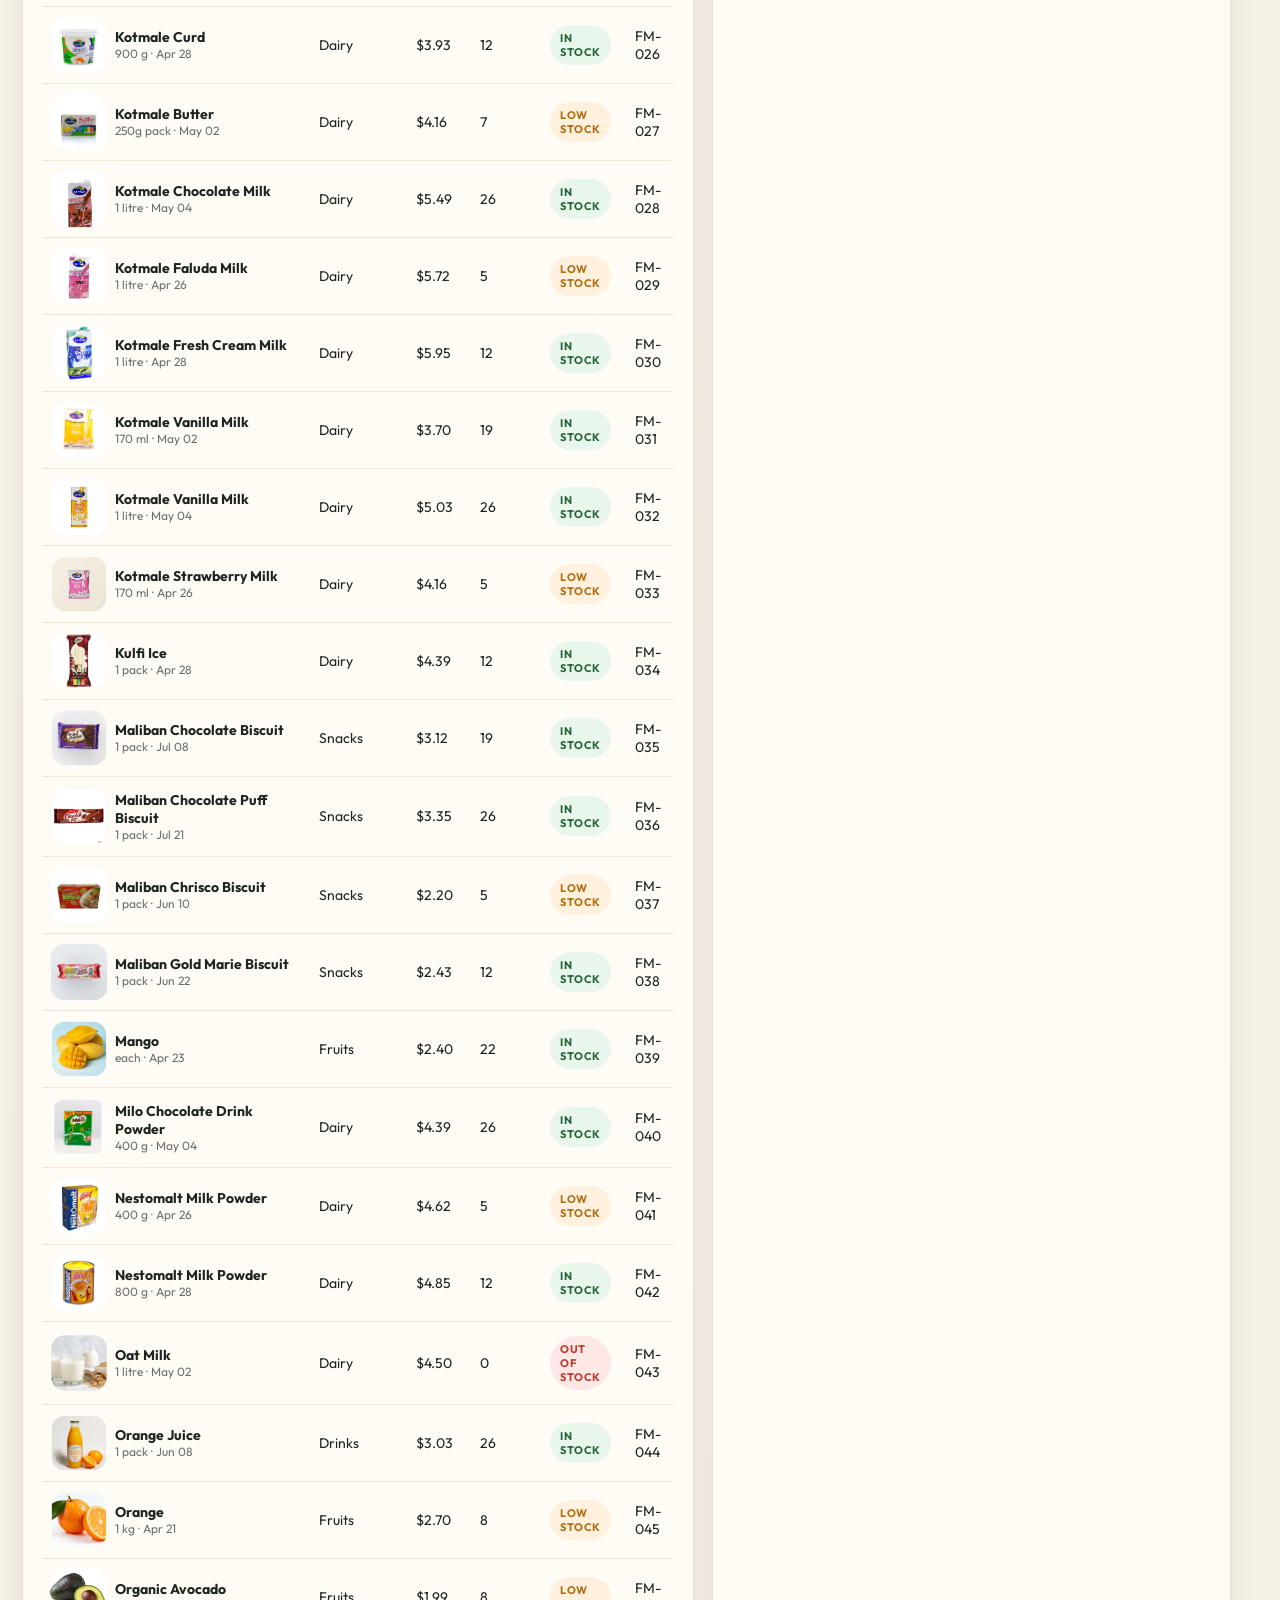
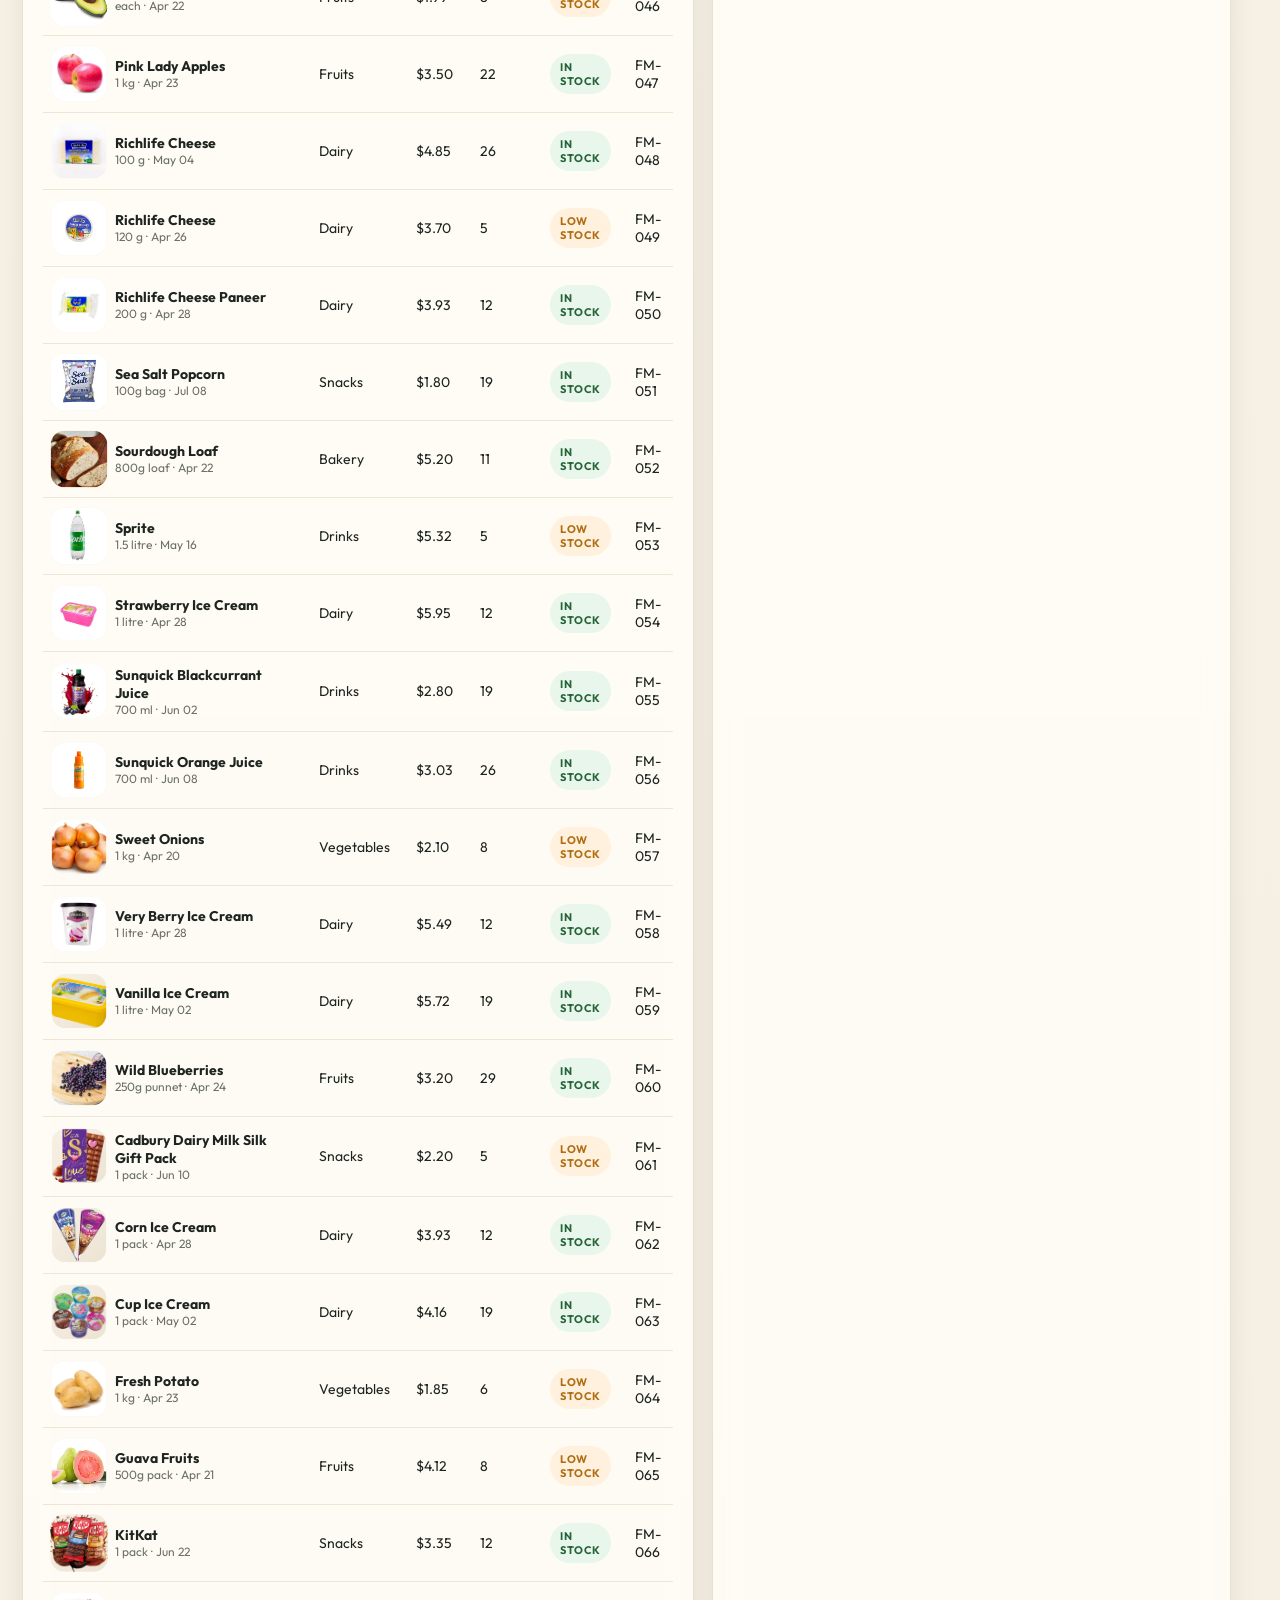
==== commit 6be3f515: "Update 2" ====
--- a/index.html
+++ b/index.html
@@ -74,6 +74,21 @@
   0%{transform:translateX(-120%)}
   100%{transform:translateX(140%)}
 }
+@keyframes pressIn{
+  0%{transform:scale(1)}
+  50%{transform:scale(.97)}
+  100%{transform:scale(1)}
+}
+@keyframes cartPulse{
+  0%{transform:scale(1)}
+  45%{transform:scale(1.06)}
+  100%{transform:scale(1)}
+}
+@keyframes addFlash{
+  0%{box-shadow:0 0 0 0 rgba(71,107,83,0)}
+  35%{box-shadow:0 0 0 10px rgba(71,107,83,0.12)}
+  100%{box-shadow:0 0 0 0 rgba(71,107,83,0)}
+}
 
 .nav{
   position:sticky;top:0;z-index:30;
@@ -95,6 +110,9 @@
 .mobile-menu-btn svg{width:18px;height:18px}
 .brand-copy h1{font-family:'Playfair Display',serif;font-size:24px;line-height:1;color:var(--brand);text-shadow:0 1px 0 rgba(255,255,255,0.7)}
 .brand-copy p{font-size:11px;letter-spacing:1.8px;text-transform:uppercase;color:var(--muted);margin-top:4px}
+.mobile-sheet-handle{display:none}
+.shop-toolbar{display:grid;gap:14px;margin-bottom:18px}
+.shop-toolbar-top{display:flex;align-items:center;justify-content:space-between;gap:12px}
 .nav-links{display:flex;gap:8px;flex-wrap:wrap}
 .nav-link{
   border:none;background:transparent;color:var(--muted);cursor:pointer;
@@ -103,17 +121,19 @@
 .nav-link:hover,.nav-link.active{background:linear-gradient(135deg,var(--brand-3),#edf4ea);color:var(--brand);box-shadow:inset 0 0 0 1px rgba(39,71,52,0.08)}
 .nav-tools{margin-left:auto;display:flex;align-items:center;gap:10px;flex-wrap:wrap;justify-content:flex-end}
 .search{
-  display:flex;align-items:center;gap:10px;background:rgba(255,255,255,0.72);
-  border:1px solid var(--line);padding:12px 14px;border-radius:14px;min-width:260px;
-  box-shadow:inset 0 1px 0 rgba(255,255,255,0.6)
+  display:flex;align-items:center;gap:10px;background:rgba(255,255,255,0.82);
+  border:1px solid var(--line);padding:12px 14px;border-radius:14px;min-width:260px;min-height:48px;
+  box-shadow:inset 0 1px 0 rgba(255,255,255,0.6),0 10px 20px rgba(29,34,25,0.04)
 }
 .search input{border:none;background:transparent;outline:none;width:100%;color:var(--text)}
+.search:focus-within{border-color:#bfd3bf;box-shadow:0 0 0 4px rgba(71,107,83,0.10),inset 0 1px 0 rgba(255,255,255,0.6)}
 .cart-btn{
   display:flex;align-items:center;gap:10px;border:none;cursor:pointer;
   padding:12px 18px;border-radius:14px;background:linear-gradient(135deg,var(--brand),var(--brand-2));
-  color:#fff;box-shadow:0 16px 28px rgba(39,71,52,0.26);transition:.25s
+  color:#fff;box-shadow:0 16px 28px rgba(39,71,52,0.26);transition:.25s;min-height:48px
 }
 .cart-btn:hover{transform:translateY(-2px);box-shadow:0 20px 36px rgba(39,71,52,0.30)}
+.cart-btn.cart-bump,.mobile-bottom-btn.cart-bump{animation:cartPulse .42s ease}
 .cart-count{
   min-width:24px;height:24px;border-radius:999px;background:#fff;color:var(--brand);
   font-size:12px;font-weight:700;display:grid;place-items:center
@@ -188,7 +208,7 @@
 .deal-row,.product-grid{display:grid;gap:16px}
 .deal-row{grid-template-columns:repeat(auto-fit,minmax(190px,1fr))}
 .deal-card,.product-card,.inventory-card,.summary-card{
-  background:var(--panel);border:1px solid rgba(229,220,205,0.85);border-radius:24px;box-shadow:var(--shadow-sm);
+  background:var(--panel);border:1px solid rgba(229,220,205,0.85);border-radius:18px;box-shadow:var(--shadow-sm);
   backdrop-filter:blur(12px)
 }
 .deal-card{position:relative;overflow:hidden;padding:16px;display:flex;flex-direction:column;gap:12px;transition:.28s;animation:revealUp .7s ease both}
@@ -217,8 +237,9 @@
 .chip:hover,.chip.active{background:linear-gradient(135deg,var(--brand),var(--brand-2));color:#fff;border-color:var(--brand);box-shadow:0 12px 22px rgba(39,71,52,0.18)}
 
 .product-grid{grid-template-columns:repeat(4,minmax(0,1fr))}
-.product-card{position:relative;overflow:hidden;display:flex;flex-direction:column;transition:.3s;animation:revealUp .7s ease both}
+.product-card{position:relative;overflow:hidden;display:flex;flex-direction:column;transition:.3s;animation:revealUp .7s ease both;min-height:100%}
 .product-card:hover{transform:translateY(-8px);box-shadow:0 26px 48px rgba(29,34,25,0.13)}
+.product-card.card-pop{animation:addFlash .45s ease}
 .product-media{position:relative;background:
   radial-gradient(circle at top,rgba(255,255,255,0.85),transparent 42%),
   linear-gradient(135deg,#f4efe5,#ece6d8);aspect-ratio:1/1;overflow:hidden;padding:12px;display:grid;place-items:center}
@@ -244,9 +265,9 @@
 .badge.best{background:linear-gradient(135deg,#fff2d8,#f3dfb7);color:#8e5b06}
 .product-body{padding:16px;display:flex;flex-direction:column;gap:10px;height:100%}
 .product-top{display:flex;align-items:flex-start;justify-content:space-between;gap:8px}
-.product-top strong{font-size:16px;line-height:1.35}
+.product-top strong{font-size:17px;line-height:1.4;letter-spacing:-.01em}
 .category-tag{font-size:11px;font-weight:700;text-transform:uppercase;letter-spacing:.9px;color:var(--brand-2)}
-.meta{display:flex;align-items:center;justify-content:space-between;gap:8px;font-size:13px;color:var(--muted)}
+.meta{display:flex;align-items:flex-start;justify-content:space-between;gap:8px;font-size:13px;color:var(--muted)}
 .stock.good{color:var(--brand-2)}
 .stock.low{color:var(--warn)}
 .stock.out{color:var(--danger)}
@@ -255,9 +276,10 @@
 .price small{display:block;font-family:'Outfit',sans-serif;font-size:12px;color:var(--muted);margin-top:2px}
 .add-btn{
   border:none;border-radius:14px;padding:12px 14px;cursor:pointer;background:linear-gradient(135deg,#e3eedf,#d1e1d0);
-  color:var(--brand);font-weight:700;min-width:96px;transition:.25s
+  color:var(--brand);font-weight:700;min-width:110px;min-height:44px;transition:.25s
 }
 .add-btn:hover:not(:disabled){transform:translateY(-1px);box-shadow:0 12px 24px rgba(39,71,52,0.14)}
+.add-btn:active,.btn-primary:active,.btn-secondary:active,.mobile-bottom-btn:active,.nav-link:active,.chip:active,.cart-btn:active,.checkout:active,.qty button:active,.mobile-menu-btn:active{animation:pressIn .16s ease}
 .add-btn:disabled{background:#efebe3;color:#aaa39a;cursor:not-allowed}
 
 .summary-grid{display:grid;grid-template-columns:repeat(3,1fr);gap:16px}
@@ -302,8 +324,8 @@
 .cart-overlay.open{opacity:1;pointer-events:auto}
 .cart-panel{
   position:absolute;right:18px;top:18px;bottom:18px;width:min(420px,calc(100vw - 36px));
-  background:rgba(255,253,248,0.94);border-radius:28px;border:1px solid #eee3d3;box-shadow:var(--shadow);
-  display:flex;flex-direction:column;transform:translateX(20px);transition:.25s
+  background:rgba(255,253,248,0.96);border-radius:28px;border:1px solid #eee3d3;box-shadow:var(--shadow);
+  display:flex;flex-direction:column;transform:translateX(20px);transition:.28s ease
 }
 .cart-overlay.open .cart-panel{transform:translateX(0)}
 .cart-head,.cart-foot{padding:20px 22px;border-bottom:1px solid #efe5d7}
@@ -343,8 +365,8 @@
 .mobile-bottom-bar{
   position:fixed;left:12px;right:12px;bottom:12px;z-index:35;display:none;
   grid-template-columns:repeat(4,minmax(0,1fr));gap:10px;padding:10px;
-  border:1px solid rgba(229,220,205,0.88);border-radius:22px;
-  background:rgba(255,252,246,0.86);backdrop-filter:blur(18px);box-shadow:var(--shadow)
+  border:1px solid rgba(229,220,205,0.88);border-radius:20px;
+  background:rgba(255,252,246,0.9);backdrop-filter:blur(18px);box-shadow:var(--shadow)
 }
 .mobile-bottom-btn{
   border:none;background:rgba(255,255,255,0.68);color:var(--muted);cursor:pointer;
@@ -387,21 +409,23 @@
   .table-scroll{margin:0 -4px}
 }
 @media (max-width: 760px){
-  body{padding-bottom:92px}
+  body{padding-bottom:96px}
   .shell{padding:0 14px 36px}
-  .nav{top:10px;padding:12px;border-radius:18px;align-items:center}
+  .nav{top:0;margin-top:0;padding:12px 14px;border-radius:0 0 18px 18px;align-items:center;position:sticky}
   .brand{justify-content:flex-start;max-width:calc(100% - 58px)}
-  .brand-copy h1{font-size:21px}
-  .brand-copy p{font-size:10px;letter-spacing:1.2px}
+  .brand-copy h1{font-size:20px}
+  .brand-copy p{font-size:10px;letter-spacing:1.1px}
   .mobile-menu-btn{display:inline-flex}
   .nav-links,.nav-tools{width:100%;display:none}
+  .nav.open{position:fixed;left:0;right:0;top:0;bottom:0;z-index:45;border-radius:0;padding:22px 18px;align-content:flex-start;overflow:auto}
+  .nav.open .brand{max-width:none;width:100%}
   .nav.open .nav-links,.nav.open .nav-tools{display:grid}
-  .nav-links{grid-template-columns:repeat(3,minmax(0,1fr));gap:8px;padding-top:6px}
-  .nav-link{padding:10px 8px;text-align:center;font-size:13px}
-  .nav-tools{grid-template-columns:1fr;gap:10px}
+  .nav-links{grid-template-columns:repeat(2,minmax(0,1fr));gap:10px;padding-top:14px}
+  .nav-link{padding:14px 10px;text-align:center;font-size:14px;min-height:48px}
+  .nav-tools{grid-template-columns:1fr;gap:12px}
   .search{width:100%}
   .cart-btn{width:100%}
-  .hero{padding:20px;border-radius:24px;gap:18px}
+  .hero{padding:18px;border-radius:20px;gap:18px;margin-top:16px}
   .hero-copy .eyebrow{font-size:10px;letter-spacing:1.5px}
   .hero-copy h2{font-size:34px;line-height:1.08}
   .hero-copy p{font-size:14px;line-height:1.6}
@@ -411,28 +435,33 @@
   .stats,.summary-grid{grid-template-columns:1fr}
   .stat{padding:16px}
   .hero-note{padding:14px 16px}
-  .section{margin-top:26px}
+  .section{margin-top:24px}
   .section-head{flex-direction:column;align-items:flex-start;gap:8px}
-  .section-head h3{font-size:26px}
+  .section-head h3{font-size:25px}
+  .shop-toolbar{position:sticky;top:76px;z-index:18;background:linear-gradient(180deg,var(--bg) 72%,rgba(245,239,227,0));padding:8px 0 12px;margin-bottom:8px}
+  .shop-toolbar-top{position:sticky;top:76px}
   .deal-row{grid-template-columns:1fr}
-  .product-grid{grid-template-columns:repeat(2,minmax(0,1fr))}
-  .deal-card,.product-card,.inventory-card,.summary-card{border-radius:20px}
+  .product-grid{grid-template-columns:repeat(2,minmax(0,1fr));gap:12px}
+  .deal-card,.product-card,.inventory-card,.summary-card{border-radius:16px}
   .product-body{padding:14px}
   .product-footer,.meta{gap:10px}
-  .product-footer{align-items:flex-end}
+  .product-footer{align-items:flex-end;flex-direction:column;align-items:stretch}
   .price{font-size:22px}
   .filters{gap:8px;overflow-x:auto;flex-wrap:nowrap;padding-bottom:4px;margin-right:-4px}
   .filters::-webkit-scrollbar{display:none}
   .chip{white-space:nowrap;flex:0 0 auto}
   .inventory-toolbar{flex-direction:column;align-items:stretch}
-  .inventory-toolbar .chip{width:100%;text-align:center}
+  .inventory-toolbar .chip{width:100%;text-align:center;min-height:44px}
   .table-scroll{overflow:auto;-webkit-overflow-scrolling:touch}
   th,td{padding:12px 10px}
   .td-product{min-width:200px;gap:10px}
   .stock-item{grid-template-columns:48px 1fr;align-items:start}
   .stock-item img{width:48px;height:48px}
   .stock-item .status-pill{grid-column:2}
-  .cart-panel{right:10px;left:10px;top:10px;bottom:10px;width:auto;border-radius:22px}
+  .cart-overlay{align-items:flex-end}
+  .cart-panel{right:0;left:0;bottom:0;top:auto;width:100%;height:min(78vh,680px);border-radius:22px 22px 0 0;transform:translateY(110%)}
+  .cart-overlay.open .cart-panel{transform:translateY(0)}
+  .mobile-sheet-handle{display:block;width:56px;height:6px;border-radius:999px;background:#d8cebd;margin:10px auto 2px}
   .cart-head,.cart-foot{padding:16px}
   .cart-items{padding:10px 16px 16px}
   .cart-item{grid-template-columns:56px 1fr;gap:10px}
@@ -452,11 +481,12 @@
   .stat strong{font-size:24px}
   .section-head h3{font-size:22px}
   .deal-card,.product-card,.inventory-card,.summary-card{border-radius:18px}
-  .product-grid{grid-template-columns:repeat(2,minmax(0,1fr))}
+  .product-grid{grid-template-columns:repeat(2,minmax(0,1fr));gap:10px}
   .deal-card{padding:14px}
-  .product-body{padding:12px}
+  .product-body{padding:12px;gap:8px}
+  .product-top strong{font-size:15px}
   .price{font-size:20px}
-  .add-btn{min-width:82px;padding:10px 12px}
+  .add-btn{min-width:100%;padding:11px 12px}
   .td-product{min-width:170px}
   th,td{font-size:13px;padding:10px 8px}
   .cart-panel{left:6px;right:6px;top:6px;bottom:6px;border-radius:18px}
@@ -494,7 +524,7 @@
     <div class="nav-tools">
       <label class="search" aria-label="Search products">
         <svg width="18" height="18" viewBox="0 0 24 24" fill="none" stroke="currentColor" stroke-width="2"><circle cx="11" cy="11" r="7"></circle><path d="m20 20-3.5-3.5"></path></svg>
-        <input id="shop-search" type="search" placeholder="Search products by name...">
+        <input id="shop-search" type="search" placeholder="Search products by name..." autocomplete="off">
       </label>
       <button class="cart-btn" id="open-cart" type="button">
         <span>Cart</span>
@@ -570,14 +600,23 @@
       </div>
     </div>
 
-    <div class="filters" id="category-filters">
-      <button class="chip active" type="button" data-category="all">All Products</button>
-      <button class="chip" type="button" data-category="fruit">Fruits</button>
-      <button class="chip" type="button" data-category="veg">Vegetables</button>
-      <button class="chip" type="button" data-category="dairy">Dairy</button>
-      <button class="chip" type="button" data-category="bakery">Bakery</button>
-      <button class="chip" type="button" data-category="drink">Drinks</button>
-      <button class="chip" type="button" data-category="snack">Snacks</button>
+    <div class="shop-toolbar">
+      <div class="shop-toolbar-top">
+        <label class="search" aria-label="Search products in catalog">
+          <svg width="18" height="18" viewBox="0 0 24 24" fill="none" stroke="currentColor" stroke-width="2"><circle cx="11" cy="11" r="7"></circle><path d="m20 20-3.5-3.5"></path></svg>
+          <input id="shop-search-mobile" type="search" placeholder="Search fresh groceries..." autocomplete="off">
+        </label>
+      </div>
+
+        <div class="filters" id="category-filters">
+        <button class="chip active" type="button" data-category="all">All Products</button>
+        <button class="chip" type="button" data-category="fruit">Fruits</button>
+        <button class="chip" type="button" data-category="veg">Vegetables</button>
+        <button class="chip" type="button" data-category="dairy">Dairy</button>
+        <button class="chip" type="button" data-category="bakery">Bakery</button>
+        <button class="chip" type="button" data-category="drink">Drinks</button>
+        <button class="chip" type="button" data-category="snack">Snacks</button>
+      </div>
     </div>
 
     <div class="product-grid" id="product-grid"></div>
@@ -633,27 +672,32 @@
 </div>
 
 <nav class="mobile-bottom-bar" aria-label="Mobile quick actions">
-  <button class="mobile-bottom-btn active" type="button" data-target="#shop">
+  <button class="mobile-bottom-btn active" type="button" data-target="#top">
     <svg viewBox="0 0 24 24" fill="none" stroke="currentColor" stroke-width="2"><path d="M3 11.5 12 4l9 7.5"></path><path d="M5 10.5V20h14v-9.5"></path></svg>
-    <span>Shop</span>
+    <span>Home</span>
   </button>
-  <button class="mobile-bottom-btn" type="button" data-target="#inventory">
-    <svg viewBox="0 0 24 24" fill="none" stroke="currentColor" stroke-width="2"><rect x="3" y="4" width="18" height="16" rx="2"></rect><path d="M7 8h10"></path><path d="M7 12h10"></path><path d="M7 16h6"></path></svg>
-    <span>Inventory</span>
-  </button>
-  <button class="mobile-bottom-btn" type="button" data-target="#overview">
-    <svg viewBox="0 0 24 24" fill="none" stroke="currentColor" stroke-width="2"><path d="M4 19h16"></path><path d="M7 16V8"></path><path d="M12 16V5"></path><path d="M17 16v-6"></path></svg>
-    <span>Overview</span>
+  <button class="mobile-bottom-btn" type="button" data-target="#shop">
+    <svg viewBox="0 0 24 24" fill="none" stroke="currentColor" stroke-width="2"><circle cx="12" cy="12" r="9"></circle><path d="M8 12h8"></path><path d="M12 8v8"></path></svg>
+    <span>Categories</span>
   </button>
   <button class="mobile-bottom-btn cart-shortcut" id="open-cart-mobile" type="button">
     <svg viewBox="0 0 24 24" fill="none" stroke="currentColor" stroke-width="2"><circle cx="9" cy="20" r="1"></circle><circle cx="18" cy="20" r="1"></circle><path d="M3 4h2l2.4 10.2a1 1 0 0 0 1 .8h9.9a1 1 0 0 0 1-.8L21 7H7"></path></svg>
     <span>Cart</span>
     <span class="mobile-bottom-count" id="mobile-cart-count">0</span>
   </button>
+  <button class="mobile-bottom-btn" type="button" data-target="#overview">
+    <svg viewBox="0 0 24 24" fill="none" stroke="currentColor" stroke-width="2"><rect x="3" y="4" width="18" height="16" rx="2"></rect><path d="M7 8h10"></path><path d="M7 12h10"></path><path d="M7 16h6"></path></svg>
+    <span>Inventory</span>
+  </button>
+  <button class="mobile-bottom-btn" type="button" data-target="#overview">
+    <svg viewBox="0 0 24 24" fill="none" stroke="currentColor" stroke-width="2"><path d="M12 3a4 4 0 1 1 0 8 4 4 0 0 1 0-8Z"></path><path d="M5 21a7 7 0 0 1 14 0"></path></svg>
+    <span>Profile</span>
+  </button>
 </nav>
 
 <div class="cart-overlay" id="cart-overlay">
   <aside class="cart-panel" aria-label="Shopping cart">
+    <div class="mobile-sheet-handle"></div>
     <div class="cart-head">
       <div>
         <h3 style="font-family:'Playfair Display',serif;font-size:28px;color:var(--brand)">Your Cart</h3>
@@ -1185,7 +1229,7 @@
   grid.innerHTML = list.map((product, index) => {
     const state = stockState(product.stock);
     return `
-      <article class="product-card" style="animation-delay:${Math.min(index * 0.04, 0.48)}s">
+      <article class="product-card" data-product-id="${product.id}" style="animation-delay:${Math.min(index * 0.04, 0.48)}s">
         <div class="product-media">
           <img src="${product.image}" alt="${product.name}" loading="lazy" style="--img-scale:${product.imageFocus.scale};--img-pos:${product.imageFocus.position};">
           ${product.badge ? `<div class="badge-stack"><span class="badge ${product.badge}">${({fresh:'Fresh',sale:'Discount',organic:'Fresh',new:'New',best:'Best Seller'})[product.badge] || product.badge}</span></div>` : ''}
@@ -1291,6 +1335,14 @@
   document.getElementById('summary-drink').textContent = treats;
 }
 
+function bumpCartUI() {
+  document.querySelectorAll('.cart-btn, .mobile-bottom-btn.cart-shortcut').forEach((el) => {
+    el.classList.remove('cart-bump');
+    void el.offsetWidth;
+    el.classList.add('cart-bump');
+  });
+}
+
 function addToCart(id) {
   const product = products.find((item) => item.id === id);
   if (!product || product.stock === 0) return;
@@ -1301,6 +1353,13 @@
     cart.push({ ...product, qty: 1 });
   }
   updateCart();
+  bumpCartUI();
+  const card = document.querySelector(`[data-product-id="${id}"]`);
+  if (card) {
+    card.classList.remove('card-pop');
+    void card.offsetWidth;
+    card.classList.add('card-pop');
+  }
   showToast(`${product.name} added to cart`);
 }
 
@@ -1360,9 +1419,20 @@
   showToast.timer = setTimeout(() => toast.classList.remove('show'), 2200);
 }
 
+function syncShopSearch(value) {
+  shopSearch = value.trim().toLowerCase();
+  const desktop = document.getElementById('shop-search');
+  const mobile = document.getElementById('shop-search-mobile');
+  if (desktop && desktop.value !== value) desktop.value = value;
+  if (mobile && mobile.value !== value) mobile.value = value;
+  renderProducts();
+}
+
 document.getElementById('shop-search').addEventListener('input', (event) => {
-  shopSearch = event.target.value.trim().toLowerCase();
-  renderProducts();
+  syncShopSearch(event.target.value);
+});
+document.getElementById('shop-search-mobile').addEventListener('input', (event) => {
+  syncShopSearch(event.target.value);
 });
 
 document.getElementById('inventory-search').addEventListener('input', (event) => {
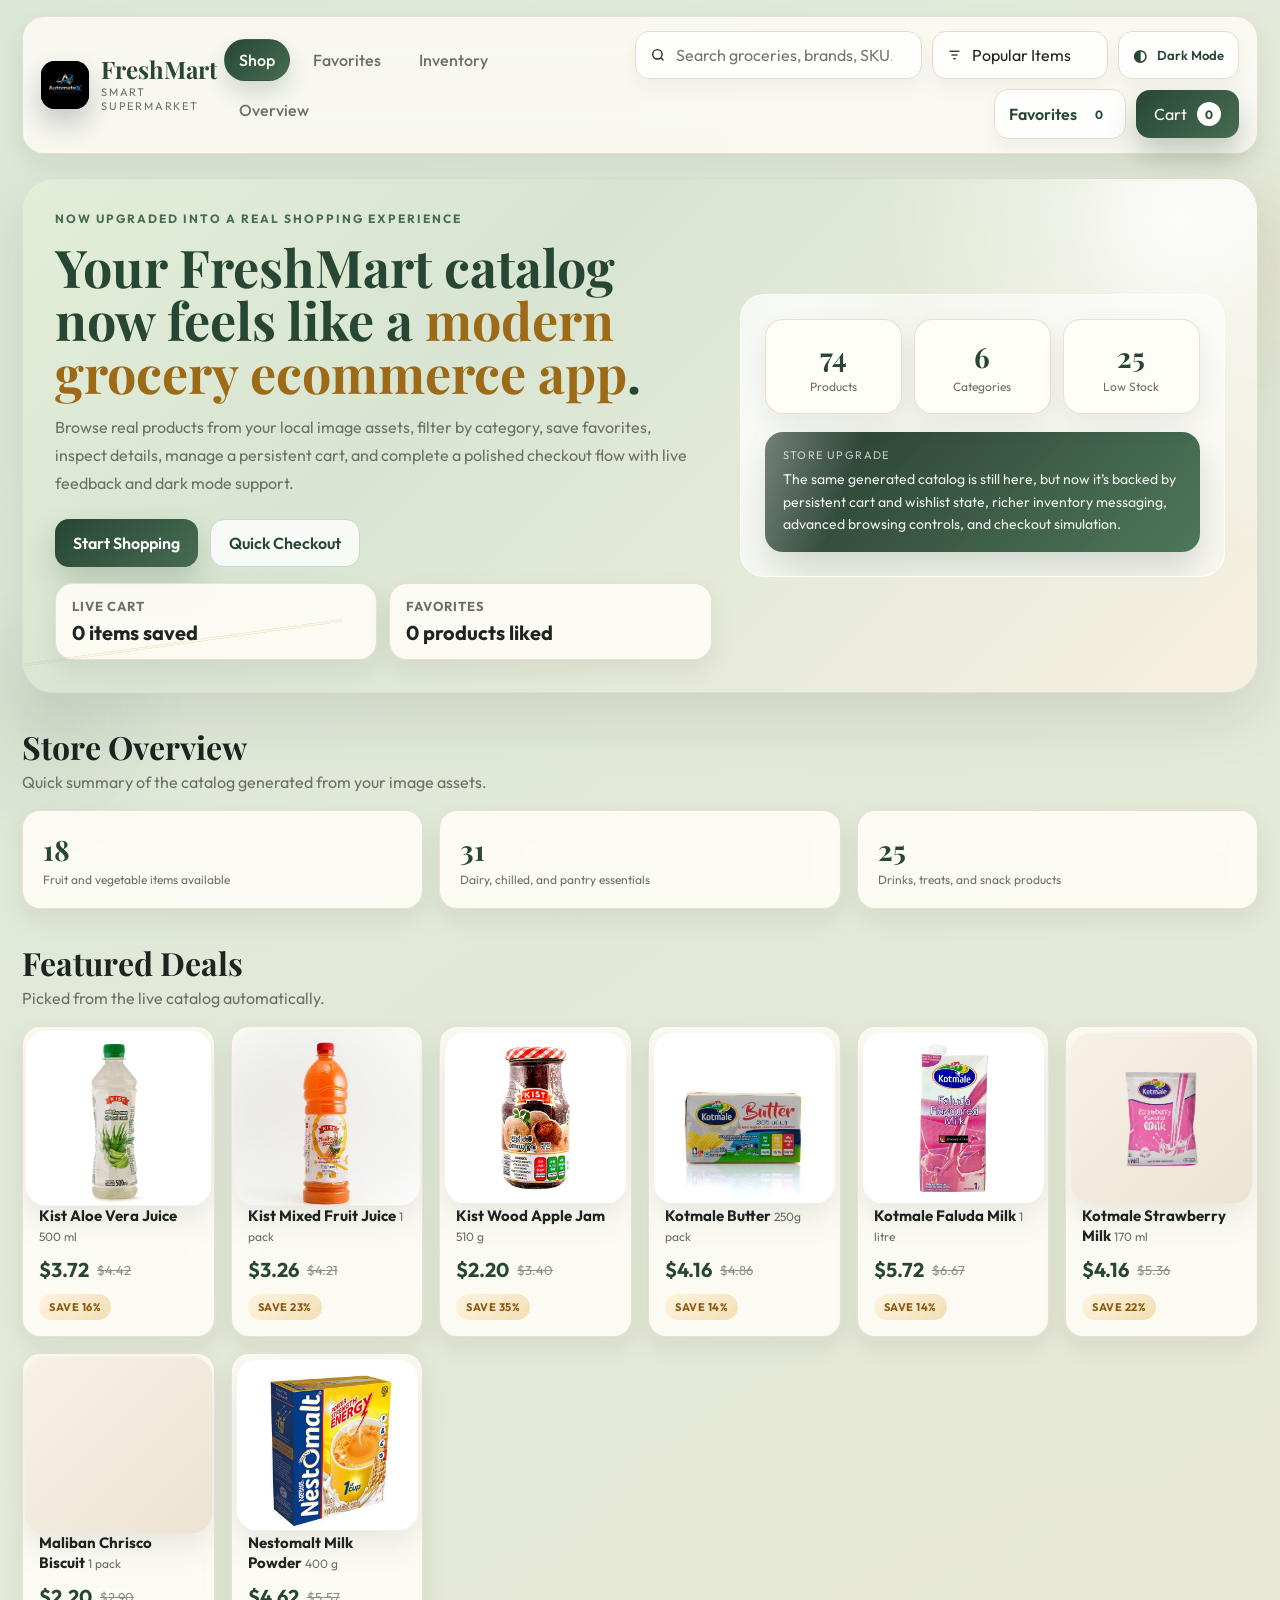
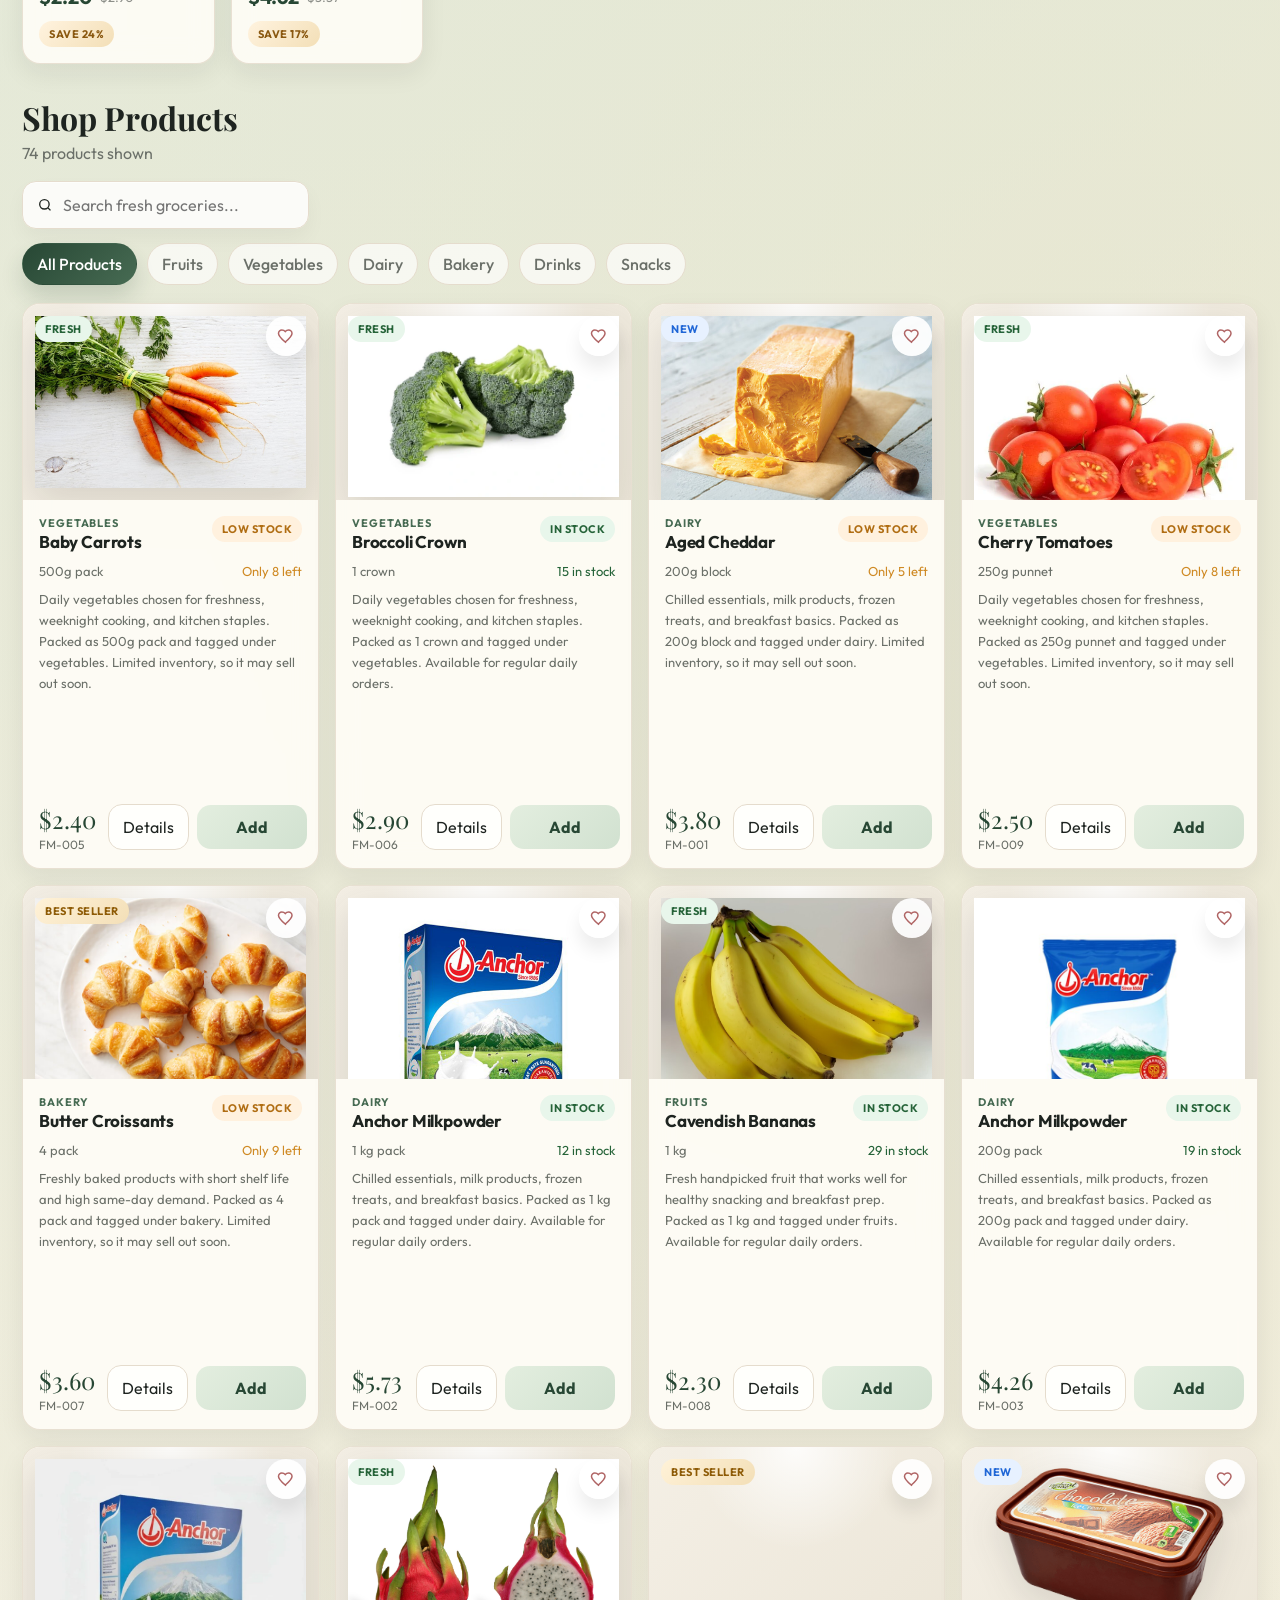
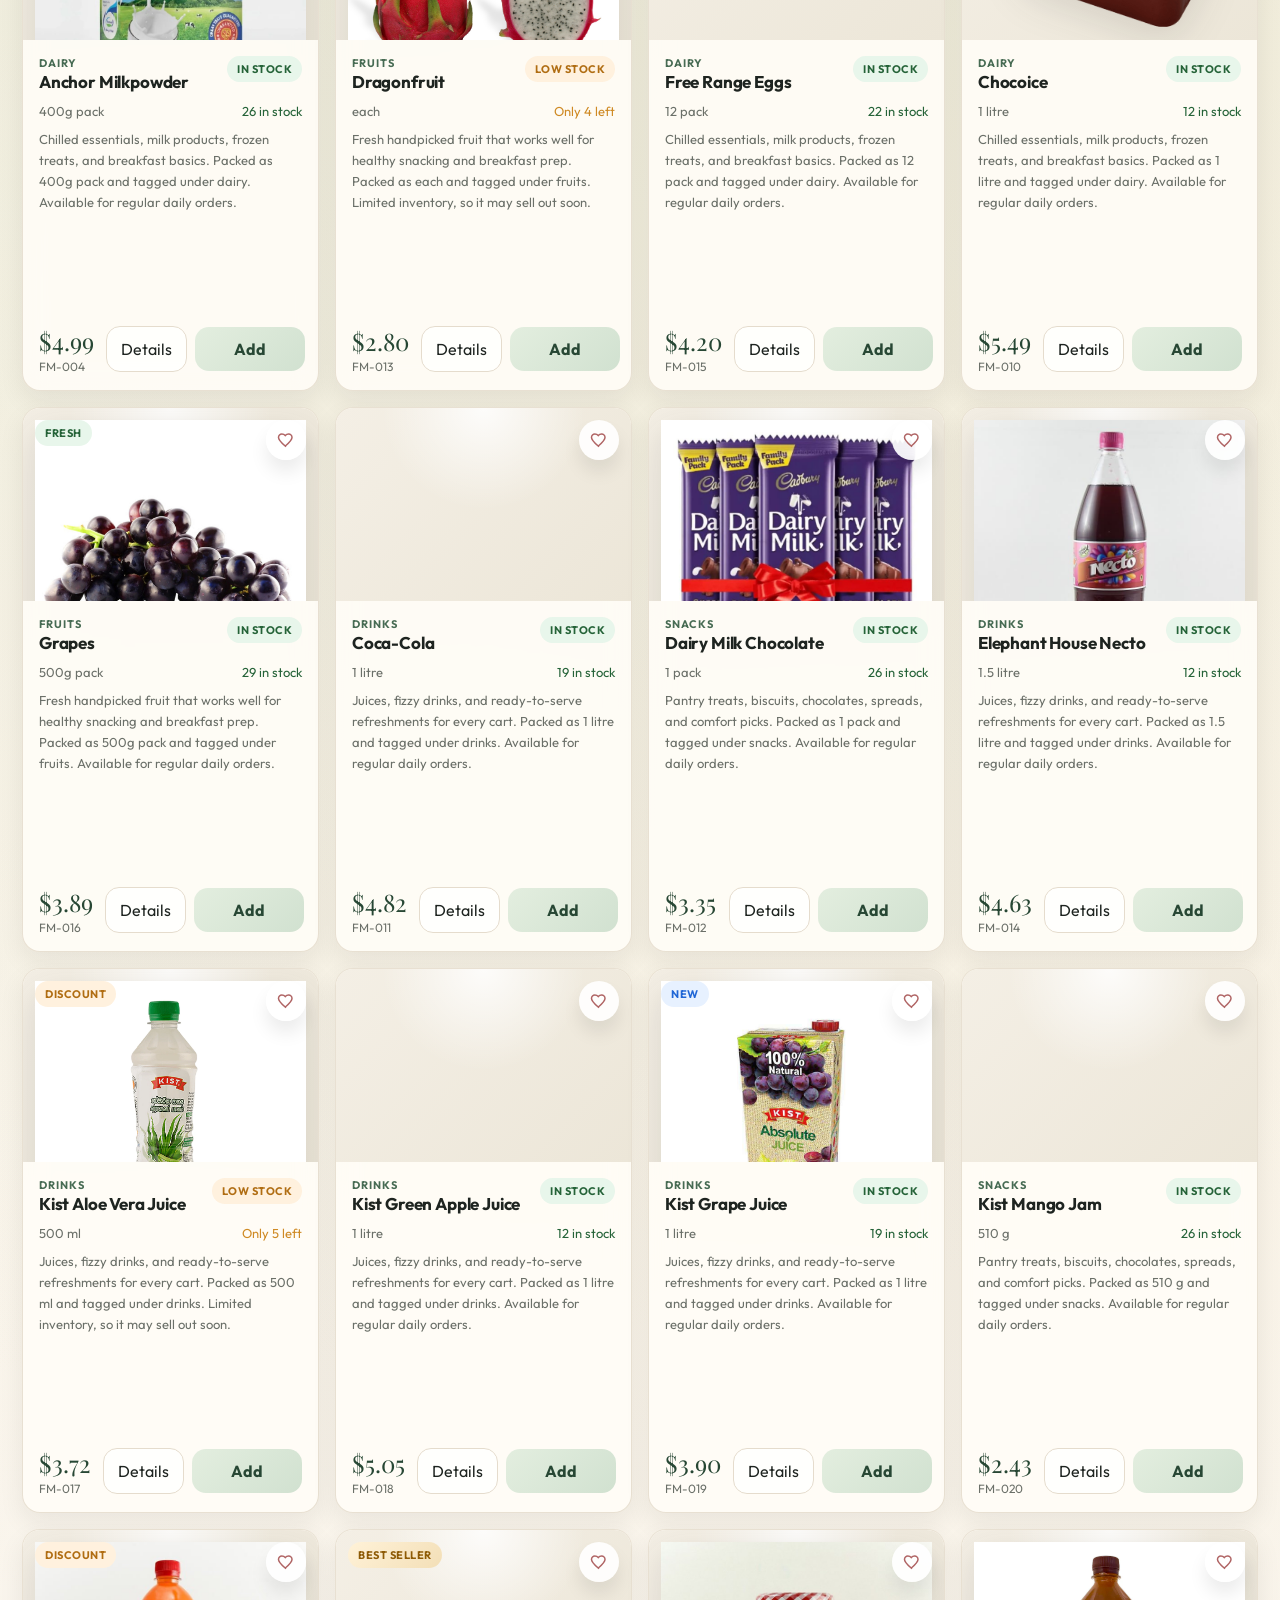
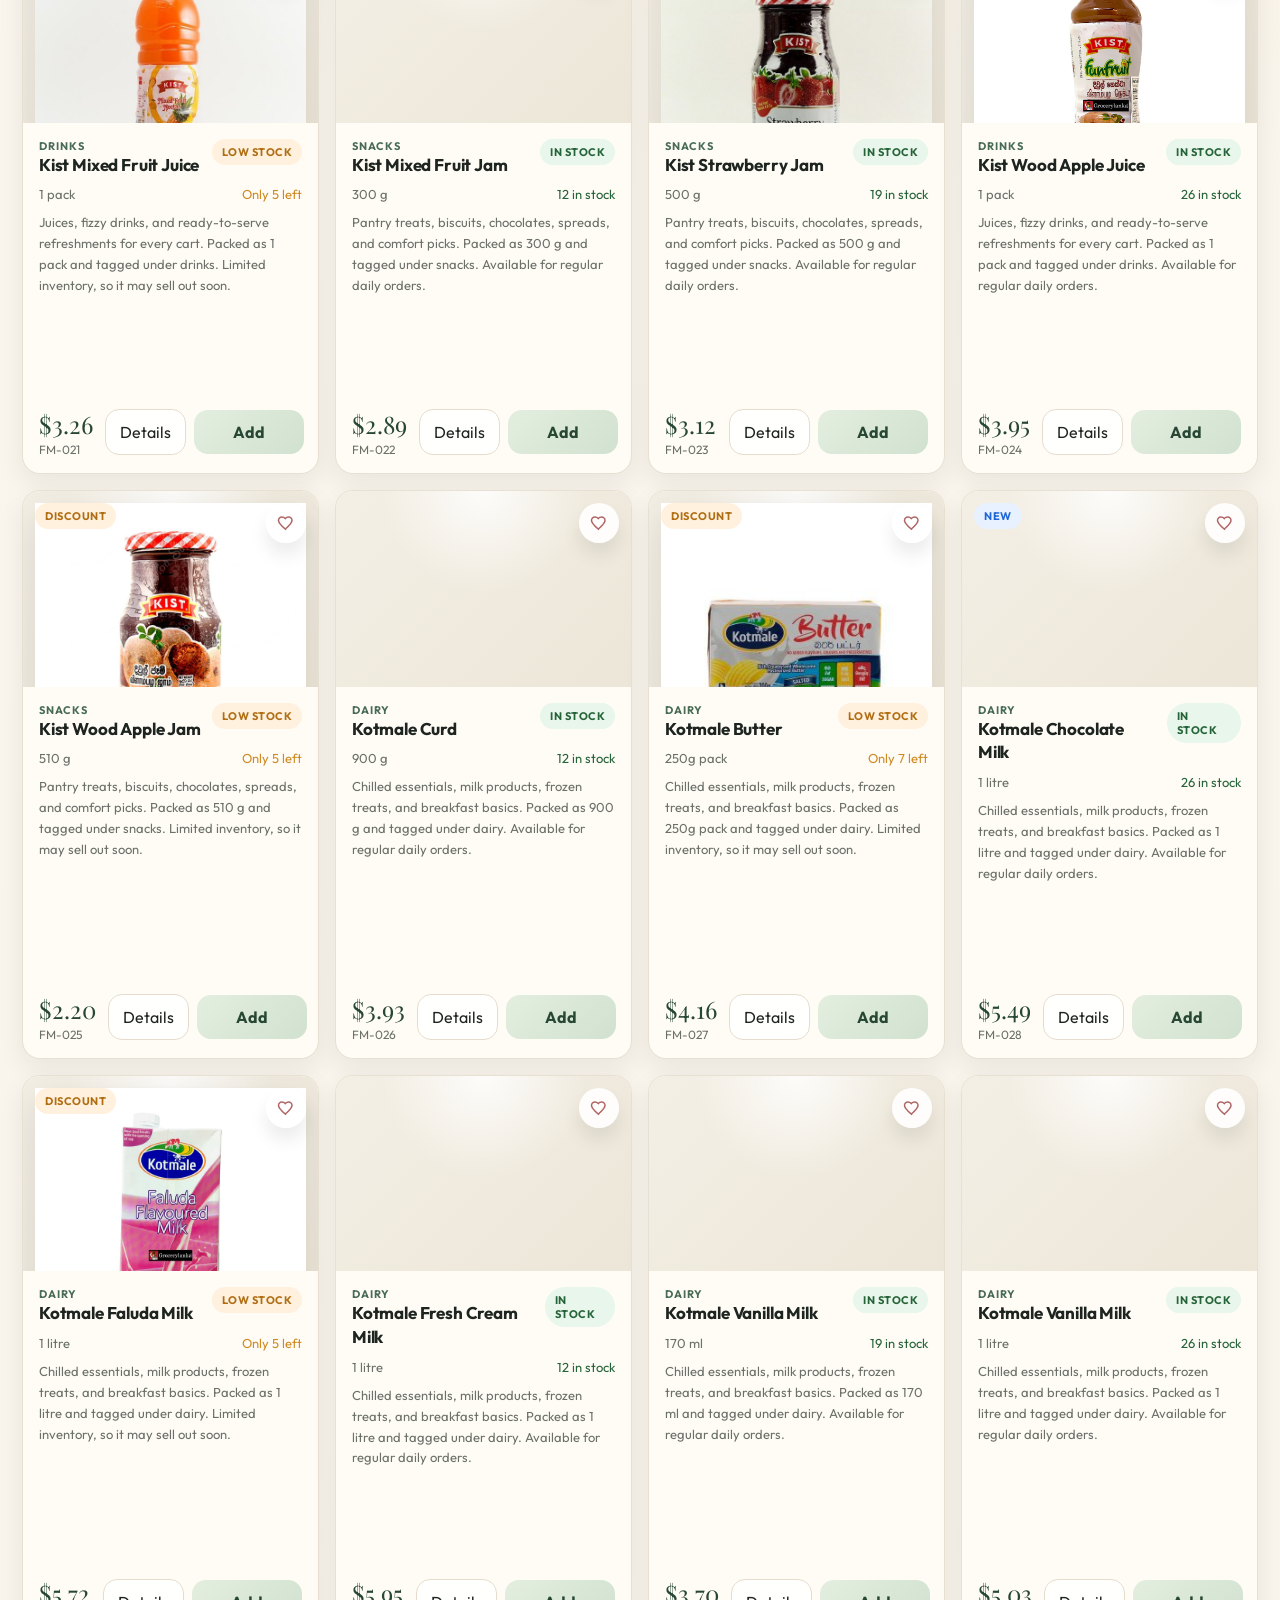
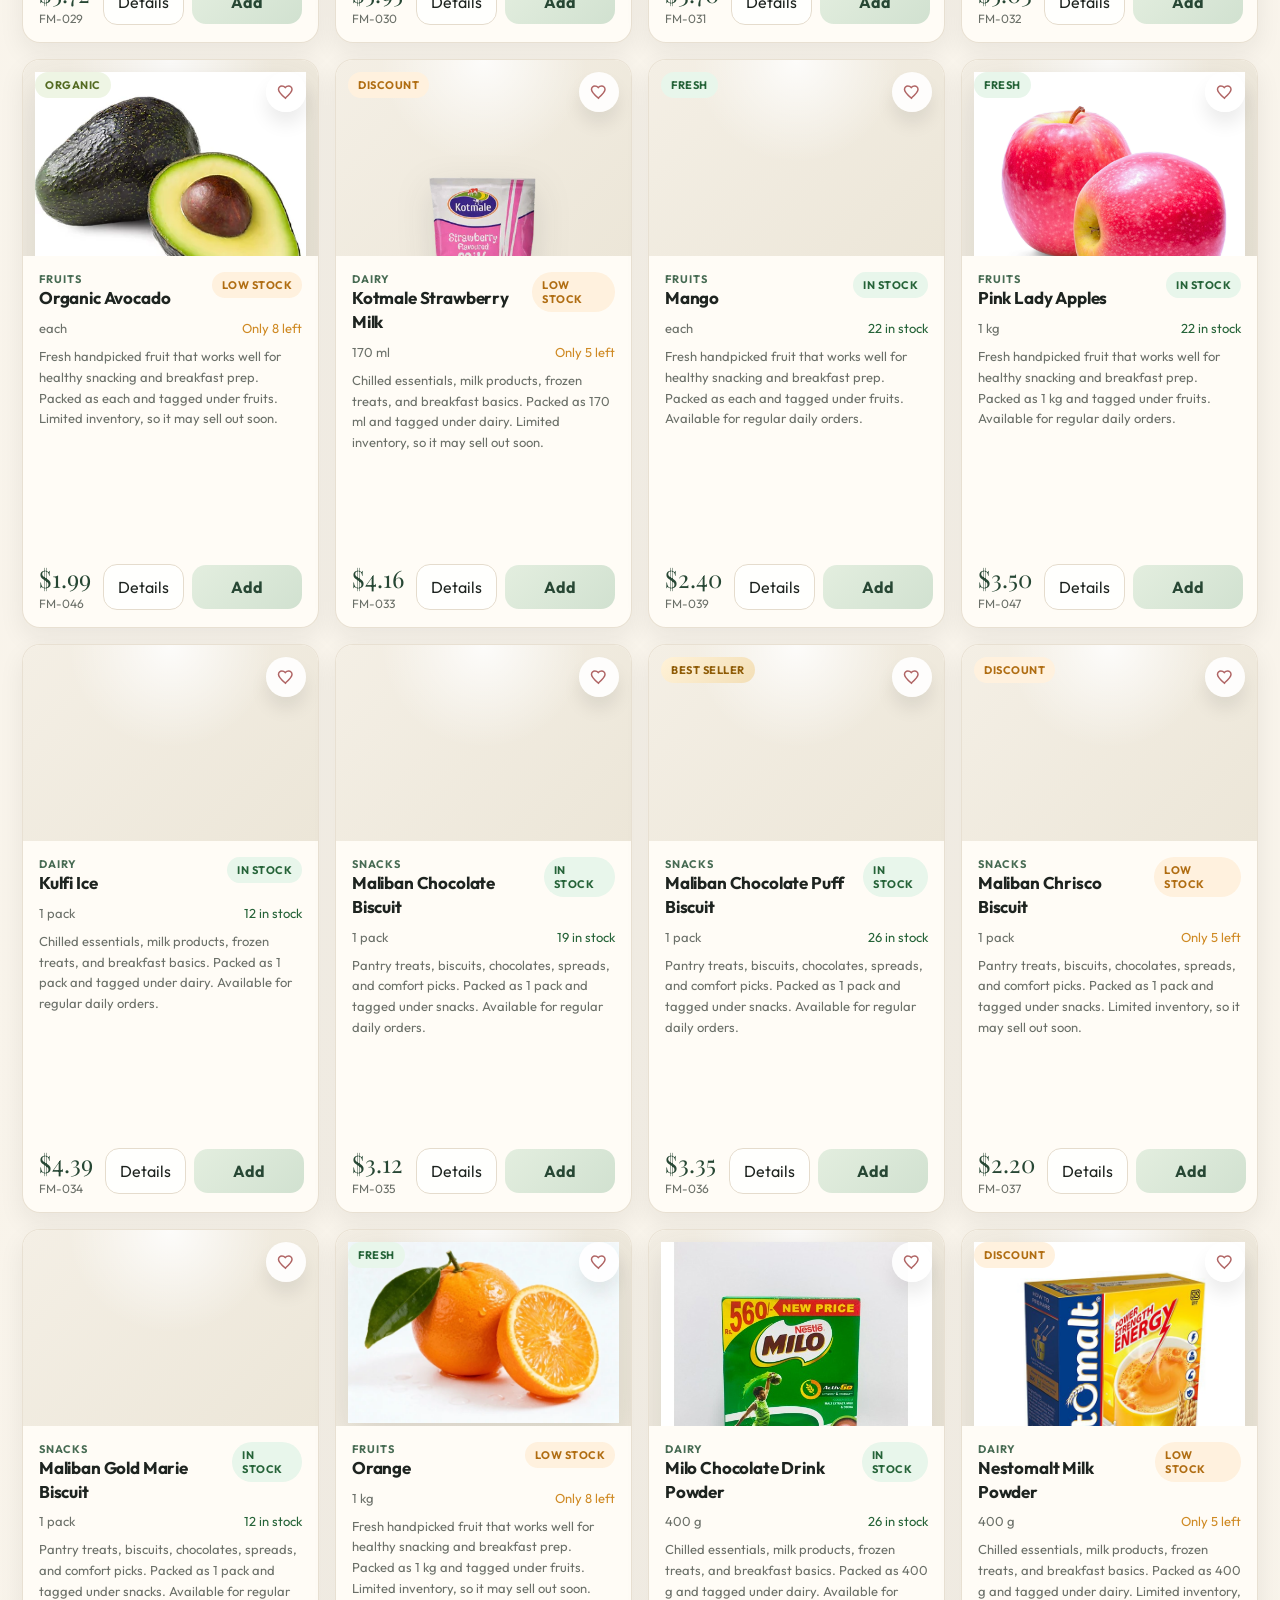
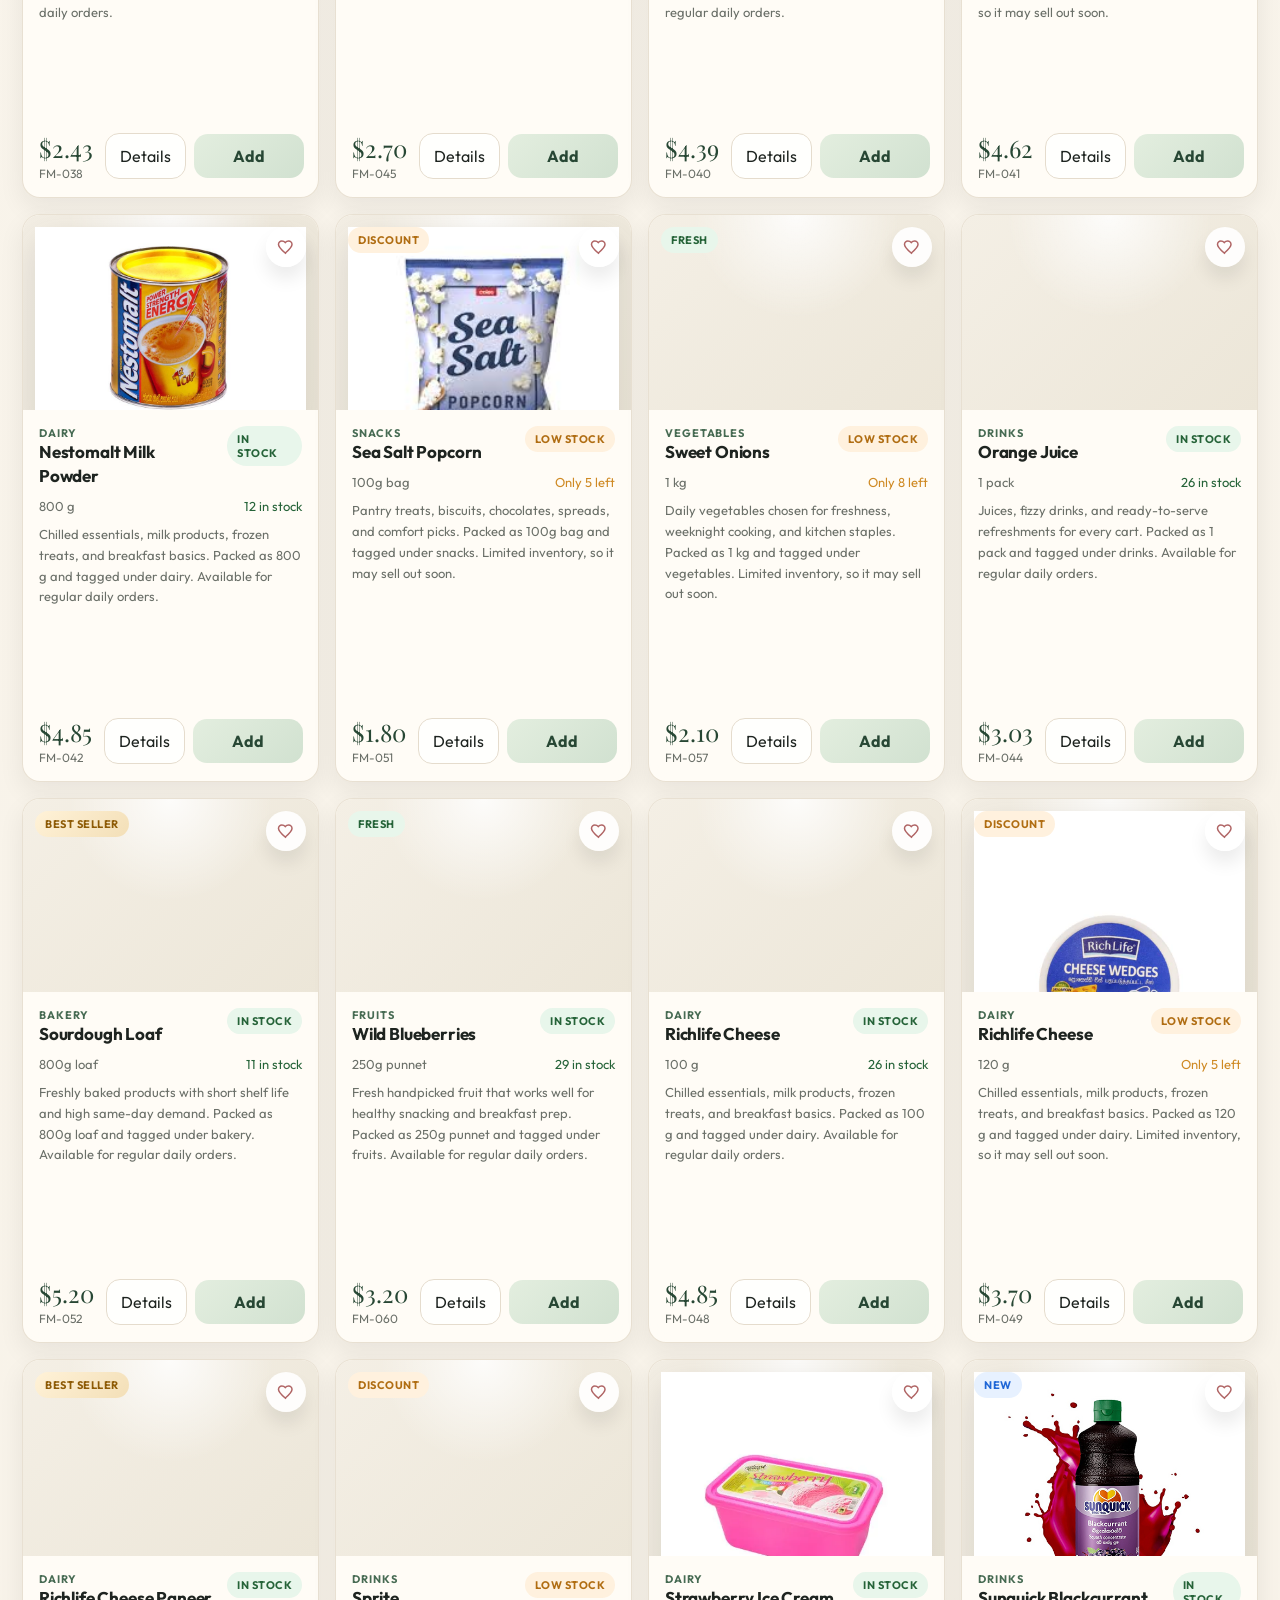
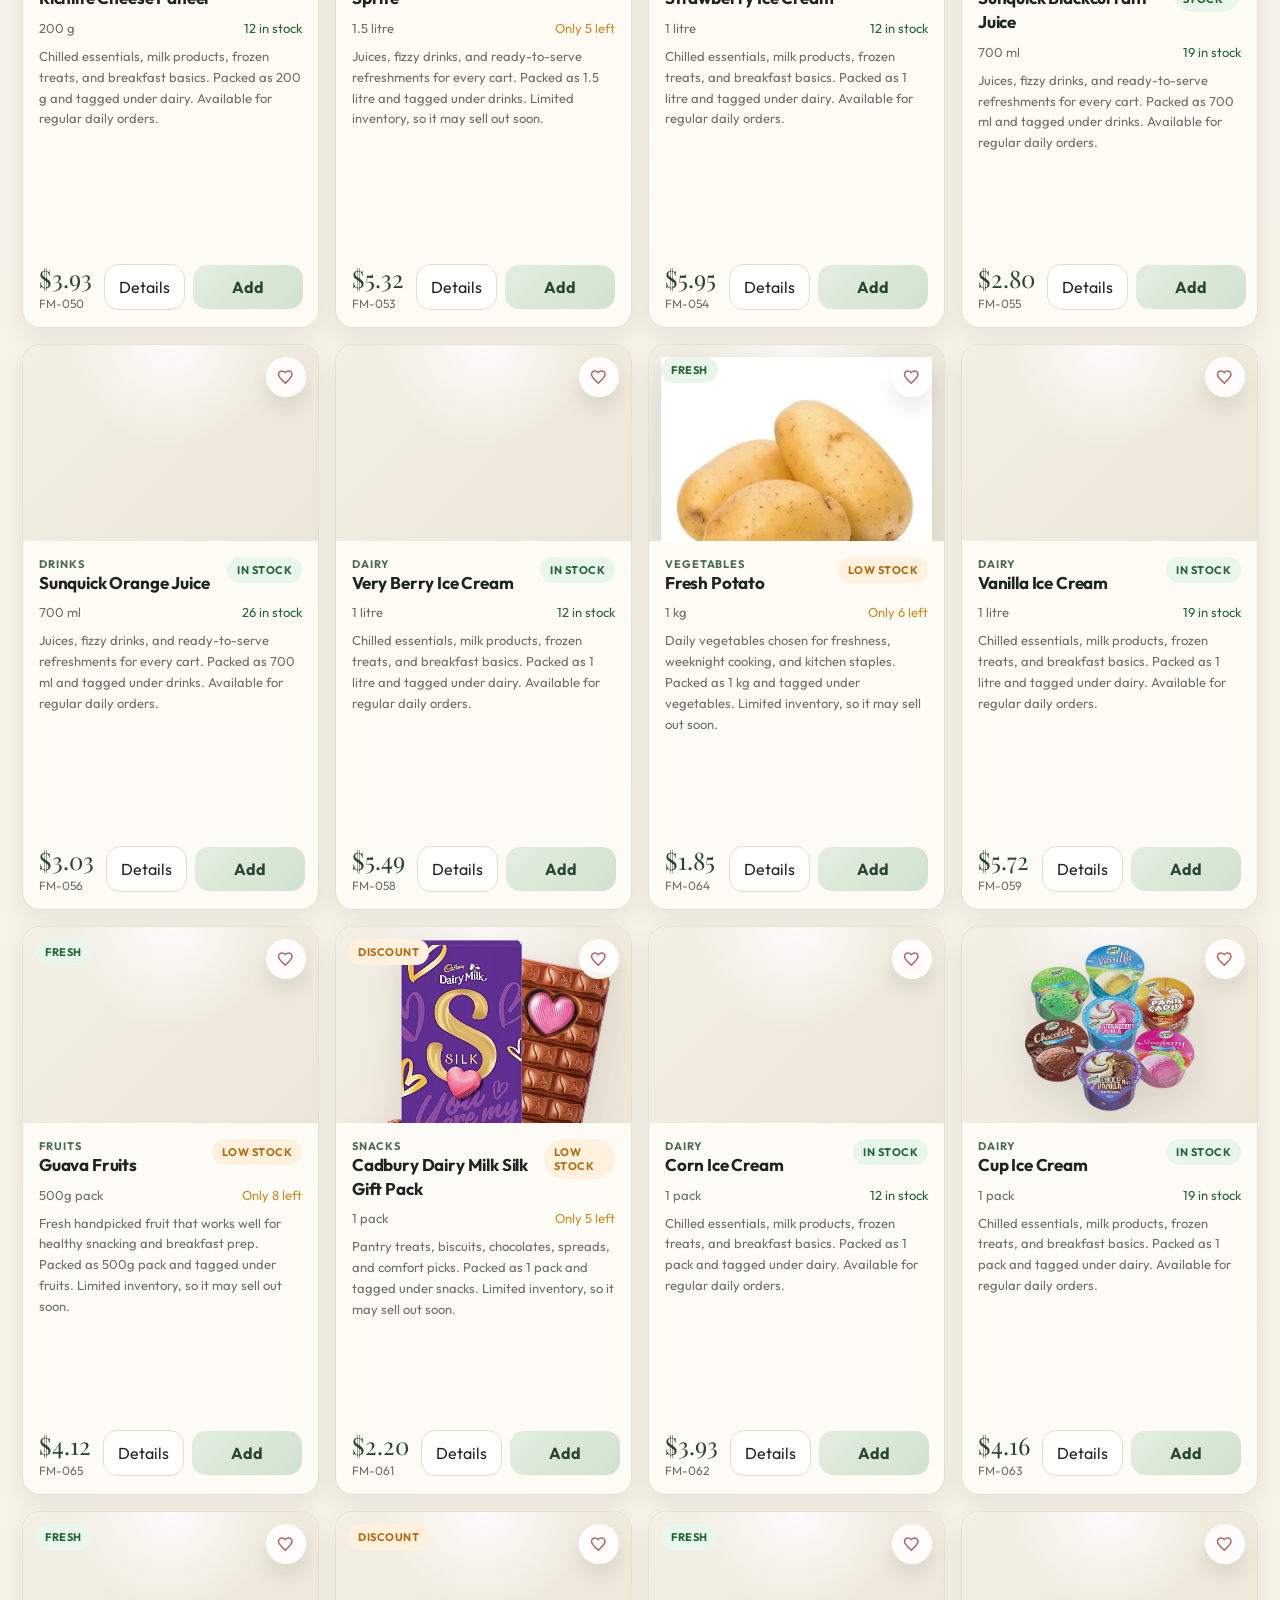
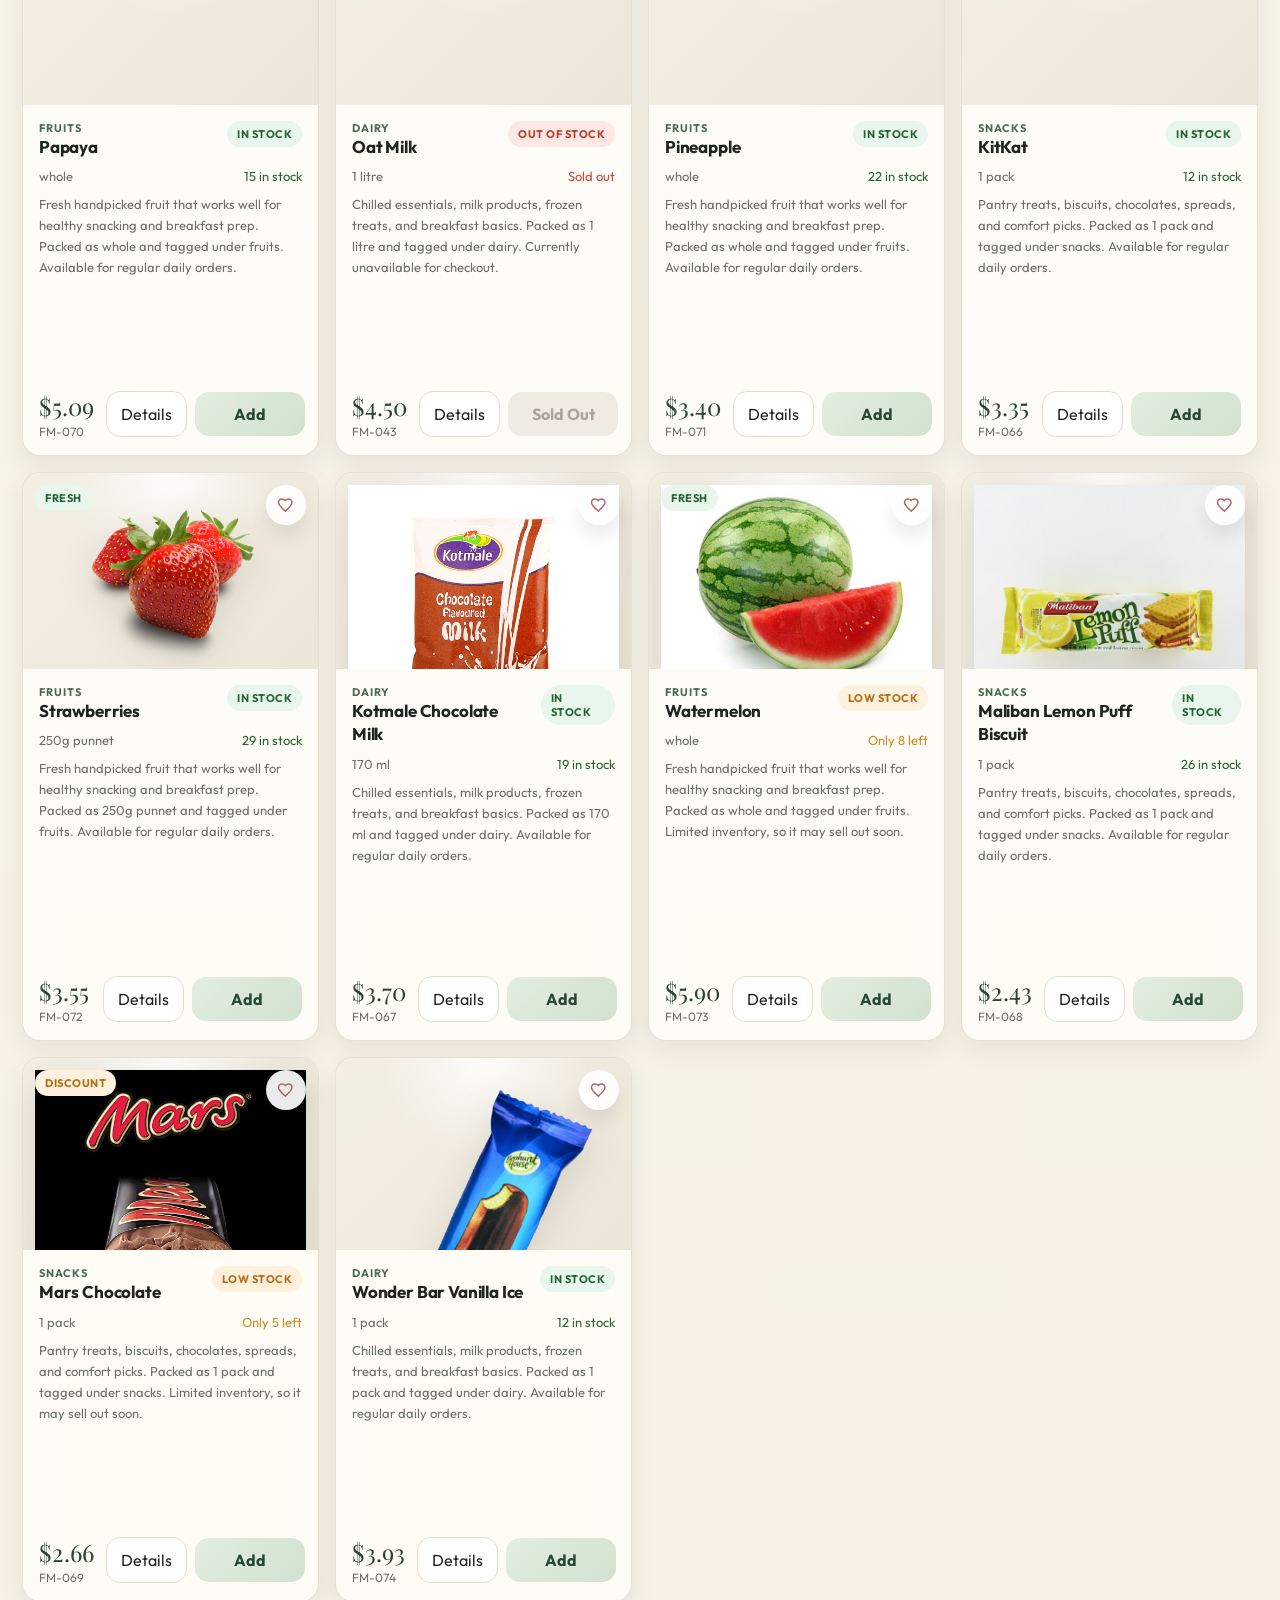
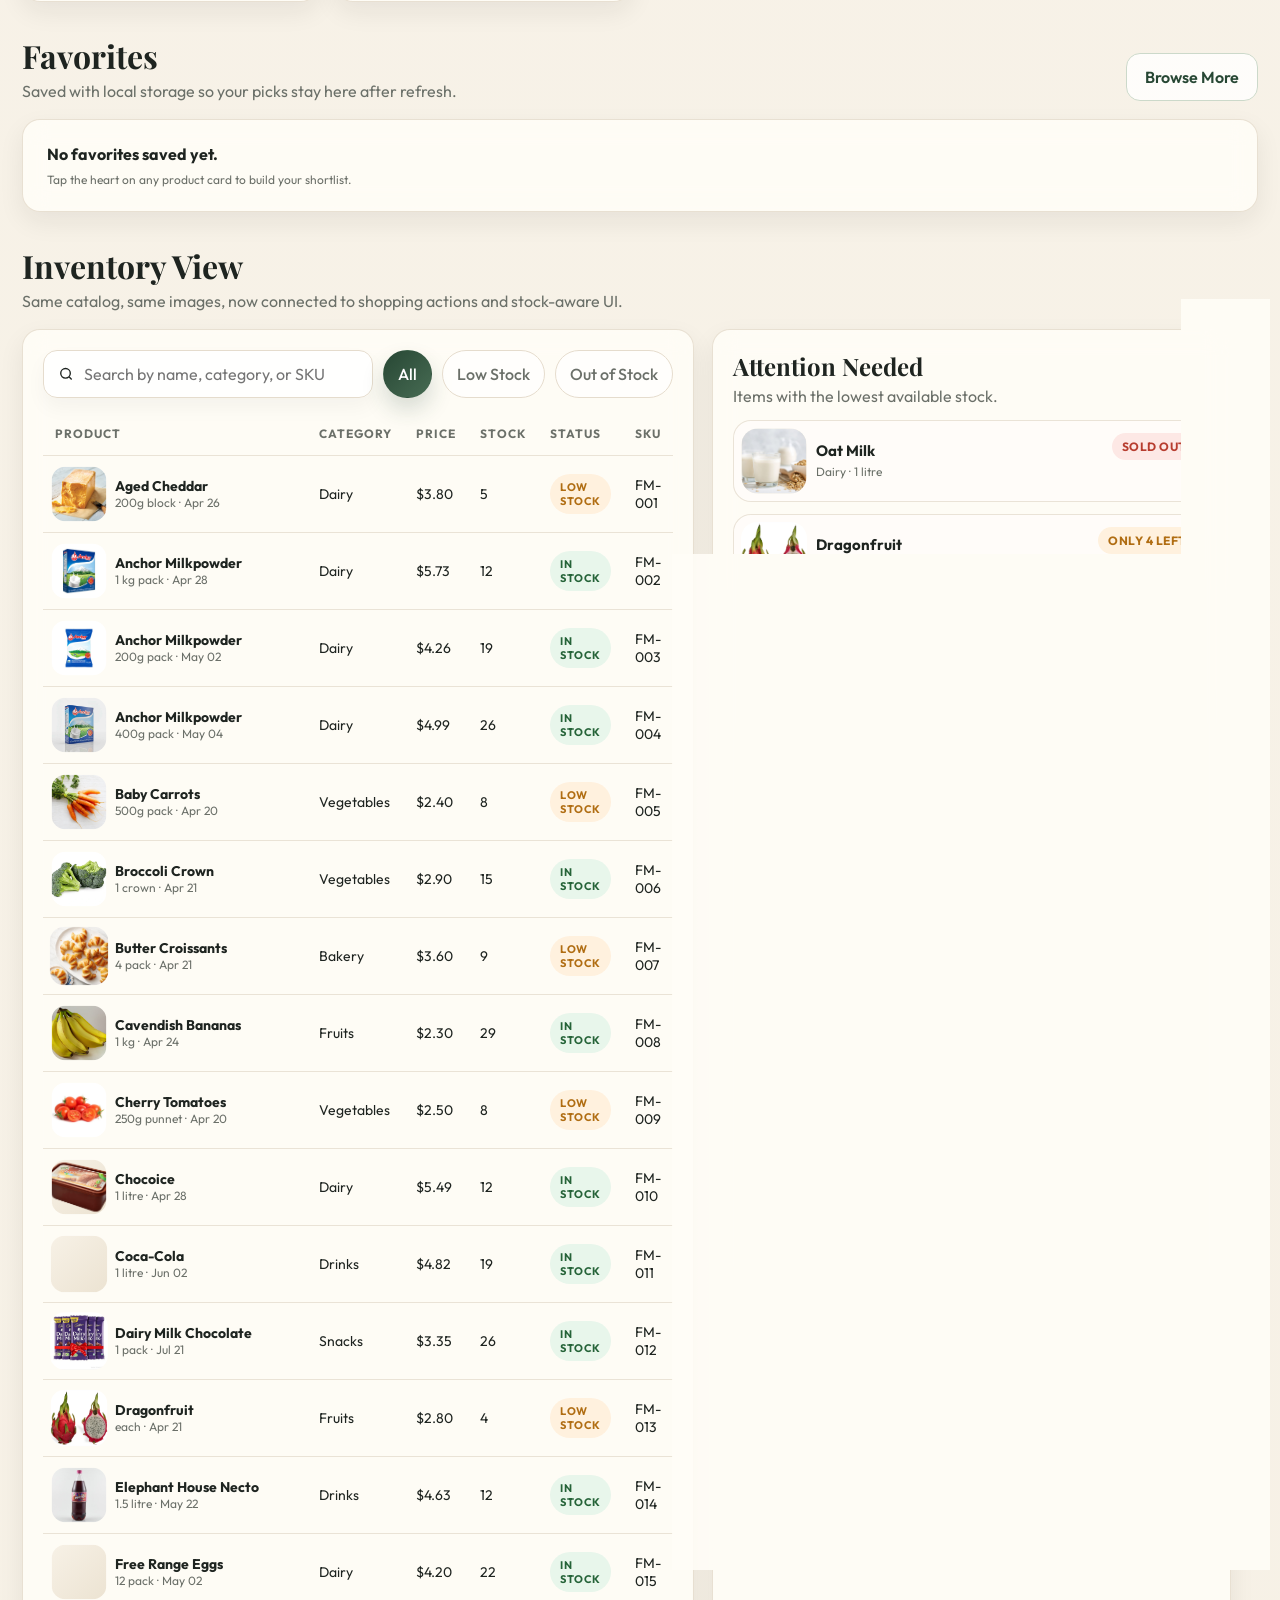
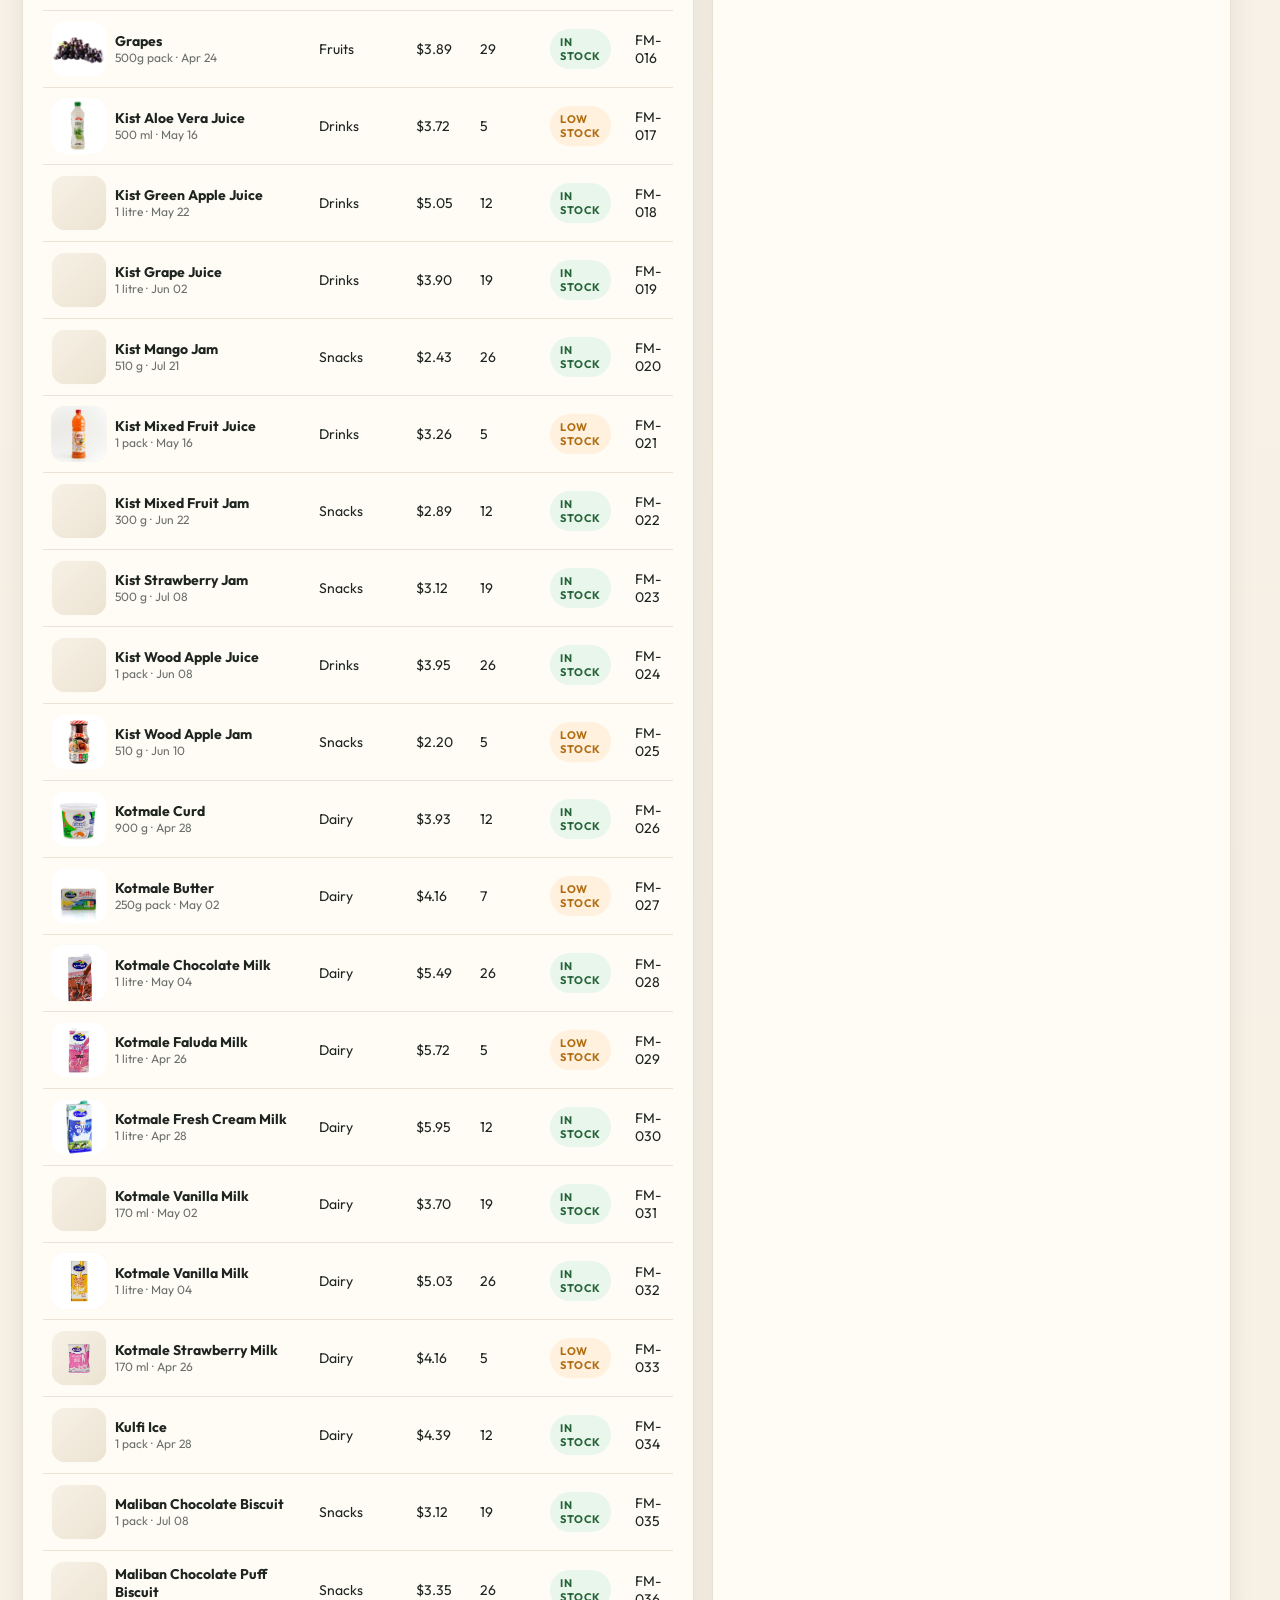
==== commit 9e5c6af3: "Update 3" ====
--- a/index.html
+++ b/index.html
@@ -3,7 +3,7 @@
 <head>
 <meta charset="UTF-8">
 <meta name="viewport" content="width=device-width, initial-scale=1.0">
-<title>FreshMart | Smart Supermarket Showcase</title>
+<title>FreshMart | Smart Supermarket Ecommerce</title>
 <link rel="preconnect" href="https://fonts.googleapis.com">
 <link rel="preconnect" href="https://fonts.gstatic.com" crossorigin>
 <link href="https://fonts.googleapis.com/css2?family=Playfair+Display:wght@600;700&family=Outfit:wght@300;400;500;600;700&display=swap" rel="stylesheet">
@@ -12,6 +12,7 @@
 :root{
   --bg:#f5efe3;
   --panel:rgba(255,253,248,0.88);
+  --panel-strong:rgba(255,253,248,0.96);
   --panel-soft:#f3ecdf;
   --text:#1e2420;
   --muted:#6b7069;
@@ -20,22 +21,47 @@
   --brand-3:#d9e5d6;
   --gold:#d8a74d;
   --gold-soft:#f3dfb7;
-  --ink-soft:#304039;
   --line:#e5dccd;
   --danger:#c44a3d;
   --warn:#cf8a24;
-  --info:#2c6fdd;
+  --success:#256338;
   --shadow:0 24px 60px rgba(29,34,25,0.10);
   --shadow-sm:0 10px 26px rgba(29,34,25,0.07);
-  --radius:20px;
-  --radius-sm:12px;
+  --radius:22px;
+  --radius-sm:14px;
+  --surface-gradient:
+    radial-gradient(circle at top left,rgba(216,230,214,0.92),transparent 24%),
+    radial-gradient(circle at 85% 10%,rgba(243,223,183,0.56),transparent 18%),
+    linear-gradient(180deg,#fbf7f0 0%,var(--bg) 100%);
+}
+body.dark-mode{
+  --bg:#0f1614;
+  --panel:rgba(20,28,25,0.84);
+  --panel-strong:rgba(18,24,22,0.96);
+  --panel-soft:#15201c;
+  --text:#ecf1ed;
+  --muted:#a4b2aa;
+  --brand:#8dc09a;
+  --brand-2:#6ea37c;
+  --brand-3:#1f322a;
+  --gold:#dfbb71;
+  --gold-soft:#3d3015;
+  --line:#24352e;
+  --danger:#f07f72;
+  --warn:#f1b656;
+  --success:#7ed094;
+  --shadow:0 24px 60px rgba(0,0,0,0.36);
+  --shadow-sm:0 10px 26px rgba(0,0,0,0.22);
+  --surface-gradient:
+    radial-gradient(circle at top left,rgba(49,83,63,0.32),transparent 24%),
+    radial-gradient(circle at 85% 10%,rgba(126,95,46,0.22),transparent 18%),
+    linear-gradient(180deg,#121917 0%,var(--bg) 100%);
 }
 html{scroll-behavior:smooth}
-body{font-family:'Outfit',sans-serif;background:
-  radial-gradient(circle at top left,rgba(216,230,214,0.92),transparent 24%),
-  radial-gradient(circle at 85% 10%,rgba(243,223,183,0.56),transparent 18%),
-  linear-gradient(180deg,#fbf7f0 0%,var(--bg) 100%);
-  color:var(--text);min-height:100vh;overflow-x:hidden}
+body{
+  font-family:'Outfit',sans-serif;background:var(--surface-gradient);color:var(--text);
+  min-height:100vh;overflow-x:hidden;transition:background .3s ease,color .3s ease
+}
 body::before,body::after{
   content:'';position:fixed;border-radius:50%;pointer-events:none;z-index:0;filter:blur(10px);opacity:.55
 }
@@ -50,9 +76,14 @@
   animation:orbFloat 18s ease-in-out infinite reverse
 }
 a{text-decoration:none;color:inherit}
-button,input{font:inherit}
+button,input,select,textarea{font:inherit}
+button,input,select,textarea{border:none;background:none}
 img{max-width:100%;display:block}
-.shell{position:relative;z-index:1;max-width:1420px;margin:0 auto;padding:0 22px 48px}
+.shell{position:relative;z-index:1;max-width:1440px;margin:0 auto;padding:0 22px 48px}
+.visually-hidden{
+  position:absolute!important;width:1px;height:1px;padding:0;margin:-1px;overflow:hidden;
+  clip:rect(0,0,0,0);white-space:nowrap;border:0
+}
 
 @keyframes orbFloat{
   0%,100%{transform:translate3d(0,0,0) scale(1)}
@@ -81,7 +112,7 @@
 }
 @keyframes cartPulse{
   0%{transform:scale(1)}
-  45%{transform:scale(1.06)}
+  45%{transform:scale(1.07)}
   100%{transform:scale(1)}
 }
 @keyframes addFlash{
@@ -89,326 +120,364 @@
   35%{box-shadow:0 0 0 10px rgba(71,107,83,0.12)}
   100%{box-shadow:0 0 0 0 rgba(71,107,83,0)}
 }
+@keyframes toastIn{
+  from{opacity:0;transform:translateX(-50%) translateY(18px)}
+  to{opacity:1;transform:translateX(-50%) translateY(0)}
+}
+@keyframes modalIn{
+  from{opacity:0;transform:translateY(24px) scale(.98)}
+  to{opacity:1;transform:translateY(0) scale(1)}
+}
+@keyframes flyToCart{
+  0%{opacity:1;transform:translate3d(0,0,0) scale(1)}
+  100%{opacity:0;transform:translate3d(var(--fly-x),var(--fly-y),0) scale(.2)}
+}
 
 .nav{
   position:sticky;top:0;z-index:30;
   display:flex;align-items:center;gap:18px;
   margin:16px auto 0;padding:14px 18px;
-  background:rgba(255,252,246,0.72);backdrop-filter:blur(20px);
-  border:1px solid rgba(229,220,205,0.82);border-radius:22px;box-shadow:var(--shadow-sm)
+  background:color-mix(in srgb,var(--panel-strong) 82%,transparent);
+  backdrop-filter:blur(20px);border:1px solid color-mix(in srgb,var(--line) 88%,transparent);
+  border-radius:22px;box-shadow:var(--shadow-sm)
 }
 .brand{display:flex;align-items:center;gap:12px;min-width:0}
-.brand-mark{width:48px;height:48px;border-radius:14px;overflow:hidden;background:#07111d;box-shadow:0 14px 28px rgba(7,17,29,0.22);flex-shrink:0;animation:softLift 7s ease-in-out infinite}
+.brand-mark{
+  width:48px;height:48px;border-radius:14px;overflow:hidden;background:#07111d;box-shadow:0 14px 28px rgba(7,17,29,0.22);
+  flex-shrink:0;animation:softLift 7s ease-in-out infinite
+}
 .brand-mark img{width:100%;height:100%;object-fit:cover}
-.brand-copy{min-width:0}
+.brand-copy h1{font-family:'Playfair Display',serif;font-size:24px;line-height:1;color:var(--brand)}
+.brand-copy p{font-size:11px;letter-spacing:1.8px;text-transform:uppercase;color:var(--muted);margin-top:4px}
 .mobile-menu-btn{
-  display:none;align-items:center;justify-content:center;
-  width:46px;height:46px;margin-left:auto;border:none;border-radius:14px;
-  background:rgba(255,255,255,0.78);color:var(--brand);cursor:pointer;
-  box-shadow:inset 0 1px 0 rgba(255,255,255,0.7),0 8px 20px rgba(29,34,25,0.06)
+  display:none;align-items:center;justify-content:center;width:46px;height:46px;margin-left:auto;
+  border-radius:14px;background:rgba(255,255,255,0.78);color:var(--brand);cursor:pointer;box-shadow:inset 0 1px 0 rgba(255,255,255,0.7),0 8px 20px rgba(29,34,25,0.06)
 }
 .mobile-menu-btn svg{width:18px;height:18px}
-.brand-copy h1{font-family:'Playfair Display',serif;font-size:24px;line-height:1;color:var(--brand);text-shadow:0 1px 0 rgba(255,255,255,0.7)}
-.brand-copy p{font-size:11px;letter-spacing:1.8px;text-transform:uppercase;color:var(--muted);margin-top:4px}
-.mobile-sheet-handle{display:none}
-.shop-toolbar{display:grid;gap:14px;margin-bottom:18px}
-.shop-toolbar-top{display:flex;align-items:center;justify-content:space-between;gap:12px}
 .nav-links{display:flex;gap:8px;flex-wrap:wrap}
-.nav-link{
-  border:none;background:transparent;color:var(--muted);cursor:pointer;
-  padding:10px 14px;border-radius:999px;font-weight:500;transition:.25s
-}
-.nav-link:hover,.nav-link.active{background:linear-gradient(135deg,var(--brand-3),#edf4ea);color:var(--brand);box-shadow:inset 0 0 0 1px rgba(39,71,52,0.08)}
+.nav-link,.chip{
+  border:1px solid transparent;background:transparent;color:var(--muted);cursor:pointer;padding:10px 14px;border-radius:999px;font-weight:500;transition:.25s
+}
+.nav-link:hover,.nav-link.active,.chip:hover,.chip.active{
+  background:linear-gradient(135deg,var(--brand),var(--brand-2));color:#fff;border-color:transparent;box-shadow:0 12px 22px rgba(39,71,52,0.18)
+}
 .nav-tools{margin-left:auto;display:flex;align-items:center;gap:10px;flex-wrap:wrap;justify-content:flex-end}
-.search{
-  display:flex;align-items:center;gap:10px;background:rgba(255,255,255,0.82);
-  border:1px solid var(--line);padding:12px 14px;border-radius:14px;min-width:260px;min-height:48px;
-  box-shadow:inset 0 1px 0 rgba(255,255,255,0.6),0 10px 20px rgba(29,34,25,0.04)
-}
-.search input{border:none;background:transparent;outline:none;width:100%;color:var(--text)}
-.search:focus-within{border-color:#bfd3bf;box-shadow:0 0 0 4px rgba(71,107,83,0.10),inset 0 1px 0 rgba(255,255,255,0.6)}
+.search,.tool-select,.theme-toggle,.tool-btn,.icon-btn{
+  display:flex;align-items:center;gap:10px;border:1px solid var(--line);background:rgba(255,255,255,0.82);
+  padding:12px 14px;border-radius:14px;min-height:48px;box-shadow:inset 0 1px 0 rgba(255,255,255,0.6),0 10px 20px rgba(29,34,25,0.04)
+}
+body.dark-mode .search,
+body.dark-mode .tool-select,
+body.dark-mode .theme-toggle,
+body.dark-mode .tool-btn,
+body.dark-mode .icon-btn,
+body.dark-mode .mobile-menu-btn{background:rgba(22,31,27,0.9)}
+.search{min-width:240px}
+.search input,.tool-select select,.checkout-field input,.checkout-field textarea{width:100%;outline:none;color:var(--text);background:transparent}
+.search:focus-within,.tool-select:focus-within,.checkout-field:focus-within{border-color:#bfd3bf;box-shadow:0 0 0 4px rgba(71,107,83,0.10),inset 0 1px 0 rgba(255,255,255,0.6)}
+.tool-select select{appearance:none;cursor:pointer}
+.theme-toggle,.tool-btn,.icon-btn{justify-content:center;cursor:pointer;color:var(--brand);font-weight:600}
+.theme-toggle .toggle-text{font-size:13px}
 .cart-btn{
-  display:flex;align-items:center;gap:10px;border:none;cursor:pointer;
-  padding:12px 18px;border-radius:14px;background:linear-gradient(135deg,var(--brand),var(--brand-2));
-  color:#fff;box-shadow:0 16px 28px rgba(39,71,52,0.26);transition:.25s;min-height:48px
-}
-.cart-btn:hover{transform:translateY(-2px);box-shadow:0 20px 36px rgba(39,71,52,0.30)}
+  position:relative;display:flex;align-items:center;gap:10px;border:none;cursor:pointer;
+  padding:12px 18px;border-radius:14px;background:linear-gradient(135deg,var(--brand),var(--brand-2));color:#fff;
+  box-shadow:0 16px 28px rgba(39,71,52,0.26);transition:.25s;min-height:48px
+}
+.cart-btn:hover,.btn-primary:hover,.btn-secondary:hover,.checkout:hover,.hero-mini-card:hover,.deal-card:hover,.product-card:hover,.favorite-card:hover,.stock-item:hover{transform:translateY(-2px)}
 .cart-btn.cart-bump,.mobile-bottom-btn.cart-bump{animation:cartPulse .42s ease}
-.cart-count{
-  min-width:24px;height:24px;border-radius:999px;background:#fff;color:var(--brand);
-  font-size:12px;font-weight:700;display:grid;place-items:center
+.cart-count,.mobile-bottom-count,.favorite-count{
+  min-width:24px;height:24px;border-radius:999px;background:#fff;color:var(--brand);font-size:12px;font-weight:700;display:grid;place-items:center
 }
 
 .hero{
-  position:relative;overflow:hidden;
-  margin-top:24px;padding:32px;border-radius:32px;
-  background:
+  position:relative;overflow:hidden;margin-top:24px;padding:32px;border-radius:32px;background:
     radial-gradient(circle at right top,rgba(255,255,255,0.78),transparent 28%),
     linear-gradient(135deg,#e3eed8 0%,#d8e5d2 35%,#f7f0e1 100%);
-  border:1px solid #d8e1d0;box-shadow:var(--shadow);
-  display:grid;grid-template-columns:minmax(0,1.2fr) minmax(300px,.8fr);gap:28px;align-items:center;
-  animation:revealUp .8s ease both
-}
-.hero::before,.hero::after{
-  content:'';position:absolute;border-radius:999px;pointer-events:none
-}
+  border:1px solid #d8e1d0;box-shadow:var(--shadow);display:grid;grid-template-columns:minmax(0,1.15fr) minmax(300px,.85fr);gap:28px;align-items:center;animation:revealUp .8s ease both
+}
+body.dark-mode .hero{
+  background:
+    radial-gradient(circle at right top,rgba(255,255,255,0.08),transparent 28%),
+    linear-gradient(135deg,#15221d 0%,#1b2a24 35%,#1d241e 100%);
+  border-color:#294036
+}
+.hero::before,.hero::after{content:'';position:absolute;border-radius:999px;pointer-events:none}
 .hero::before{
-  width:220px;height:220px;top:-70px;right:-30px;
-  background:radial-gradient(circle,rgba(255,255,255,0.7),transparent 72%);
+  width:220px;height:220px;top:-70px;right:-30px;background:radial-gradient(circle,rgba(255,255,255,0.7),transparent 72%);
   animation:orbFloat 12s ease-in-out infinite
 }
-.hero::after{
-  width:360px;height:1px;left:-40px;bottom:46px;
-  box-shadow:0 0 0 1px rgba(216,167,77,0.18);
-  transform:rotate(-8deg)
-}
+.hero::after{width:360px;height:1px;left:-40px;bottom:46px;box-shadow:0 0 0 1px rgba(216,167,77,0.18);transform:rotate(-8deg)}
 .hero-copy .eyebrow{font-size:12px;font-weight:700;letter-spacing:2px;text-transform:uppercase;color:var(--brand-2)}
 .hero-copy h2{font-family:'Playfair Display',serif;font-size:52px;line-height:1.02;color:var(--brand);margin:14px 0}
-.hero-copy h2 span{color:#9d6b18;text-shadow:0 0 18px rgba(216,167,77,0.14)}
-.hero-copy p{max-width:640px;font-size:16px;line-height:1.7;color:#4d5a51}
+.hero-copy h2 span{color:#9d6b18}
+.hero-copy p{max-width:640px;font-size:16px;line-height:1.75;color:var(--muted)}
 .hero-actions{display:flex;gap:12px;flex-wrap:wrap;margin-top:22px}
 .btn-primary,.btn-secondary{
-  display:inline-flex;align-items:center;justify-content:center;gap:10px;
-  border:none;border-radius:14px;padding:13px 18px;cursor:pointer;font-weight:600;transition:.25s
+  display:inline-flex;align-items:center;justify-content:center;gap:10px;border:none;border-radius:14px;padding:13px 18px;cursor:pointer;font-weight:600;transition:.25s
 }
 .btn-primary{background:linear-gradient(135deg,var(--brand),var(--brand-2));color:#fff;box-shadow:0 14px 30px rgba(39,71,52,0.22)}
 .btn-secondary{background:rgba(255,255,255,0.8);color:var(--brand);border:1px solid #ccd9ca}
-.btn-primary:hover,.btn-secondary:hover{transform:translateY(-2px)}
 .hero-panel{
-  position:relative;overflow:hidden;
-  background:rgba(255,255,255,0.58);border:1px solid rgba(255,255,255,0.86);
+  position:relative;overflow:hidden;background:rgba(255,255,255,0.58);border:1px solid rgba(255,255,255,0.86);
   border-radius:24px;padding:24px;backdrop-filter:blur(14px);animation:softTilt 9s ease-in-out infinite
 }
+body.dark-mode .hero-panel{background:rgba(16,22,19,0.62);border-color:rgba(255,255,255,0.06)}
 .hero-panel::before{
   content:'';position:absolute;inset:-40% auto 0 -20%;width:50%;transform:skewX(-20deg);
-  background:linear-gradient(90deg,transparent,rgba(255,255,255,0.42),transparent);
-  animation:glowSweep 8s linear infinite
+  background:linear-gradient(90deg,transparent,rgba(255,255,255,0.42),transparent);animation:glowSweep 8s linear infinite
 }
 .stats{display:grid;grid-template-columns:repeat(3,1fr);gap:12px}
-.stat{
-  background:rgba(255,255,255,0.88);border:1px solid #ebdfcf;border-radius:18px;padding:18px;text-align:center;
-  box-shadow:0 10px 22px rgba(35,45,35,0.05);animation:softLift 8s ease-in-out infinite
-}
-.stat:nth-child(2){animation-delay:.8s}
-.stat:nth-child(3){animation-delay:1.6s}
-.stat strong{display:block;font-family:'Playfair Display',serif;font-size:28px;color:var(--brand)}
-.stat span{font-size:12px;color:var(--muted)}
+.stat,.hero-mini-card,.summary-card,.deal-card,.product-card,.inventory-card,.favorite-card{
+  background:var(--panel);border:1px solid color-mix(in srgb,var(--line) 88%,transparent);border-radius:18px;box-shadow:var(--shadow-sm);backdrop-filter:blur(12px)
+}
+.stat{padding:18px;text-align:center;animation:softLift 8s ease-in-out infinite}
+.stat strong,.summary-card strong{display:block;font-family:'Playfair Display',serif;font-size:28px;color:var(--brand)}
+.stat span,.summary-card span{font-size:12px;color:var(--muted)}
 .hero-note{
-  margin-top:18px;padding:16px 18px;border-radius:18px;
-  background:linear-gradient(135deg,rgba(32,53,41,0.96),rgba(63,107,77,0.92));
+  margin-top:18px;padding:16px 18px;border-radius:18px;background:linear-gradient(135deg,rgba(32,53,41,0.96),rgba(63,107,77,0.92));
   color:#fff;box-shadow:0 18px 34px rgba(39,71,52,0.18)
 }
 .hero-note small{display:block;font-size:11px;letter-spacing:1.4px;text-transform:uppercase;opacity:.72;margin-bottom:6px}
 .hero-note p{font-size:14px;line-height:1.6;opacity:.92}
+.hero-mini-grid{display:grid;grid-template-columns:repeat(2,minmax(0,1fr));gap:12px;margin-top:16px}
+.hero-mini-card{padding:14px 16px;transition:.25s}
+.hero-mini-card strong{display:block;font-size:13px;color:var(--muted);text-transform:uppercase;letter-spacing:1px}
+.hero-mini-card span{display:block;margin-top:6px;font-size:20px;font-weight:700;color:var(--text)}
 
 .section{margin-top:32px}
 .section-head{display:flex;align-items:flex-end;justify-content:space-between;gap:16px;margin-bottom:18px}
 .section-head h3{font-family:'Playfair Display',serif;font-size:32px;color:var(--text)}
 .section-head p{color:var(--muted);margin-top:4px}
-.deal-row,.product-grid{display:grid;gap:16px}
+.summary-grid,.deal-row,.product-grid,.favorites-grid{display:grid;gap:16px}
+.summary-grid{grid-template-columns:repeat(3,1fr)}
+.summary-card{padding:20px;animation:revealUp .7s ease both}
 .deal-row{grid-template-columns:repeat(auto-fit,minmax(190px,1fr))}
-.deal-card,.product-card,.inventory-card,.summary-card{
-  background:var(--panel);border:1px solid rgba(229,220,205,0.85);border-radius:18px;box-shadow:var(--shadow-sm);
-  backdrop-filter:blur(12px)
-}
-.deal-card{position:relative;overflow:hidden;padding:16px;display:flex;flex-direction:column;gap:12px;transition:.28s;animation:revealUp .7s ease both}
+.deal-card{
+  position:relative;overflow:hidden;padding:16px;display:flex;flex-direction:column;gap:12px;transition:.28s;animation:revealUp .7s ease both
+}
 .deal-card::after,.product-card::after{
   content:'';position:absolute;inset:0;background:linear-gradient(120deg,transparent 10%,rgba(255,255,255,0.22) 35%,transparent 55%);
   transform:translateX(-120%);transition:transform .8s ease;pointer-events:none
 }
 .deal-card:hover::after,.product-card:hover::after{transform:translateX(120%)}
-.deal-card:hover{transform:translateY(-6px);box-shadow:0 24px 44px rgba(29,34,25,0.11)}
-.deal-card img{width:100%;height:150px;border-radius:18px;background:linear-gradient(135deg,#f7f1e6,#ece3d2);padding:0;filter:drop-shadow(0 10px 14px rgba(30,36,32,0.10))}
+.deal-card img,.td-product img,.stock-item img,.cart-item img,.favorite-card img,.modal-visual img{
+  background:linear-gradient(135deg,#f7f1e6,#ece3d2);padding:0;object-fit:cover;object-position:var(--img-pos,center);transform:scale(var(--img-scale,1.1))
+}
+.deal-card img{width:100%;height:150px;border-radius:18px;filter:drop-shadow(0 10px 14px rgba(30,36,32,0.10))}
 .deal-card strong{font-size:15px}
 .deal-card span{font-size:12px;color:var(--muted)}
 .deal-price{display:flex;align-items:center;gap:8px}
 .deal-price b{font-size:20px;color:var(--brand)}
 .deal-price s{font-size:13px;color:#8c8f89}
 .deal-save{
-  display:inline-flex;align-self:flex-start;padding:6px 10px;border-radius:999px;
-  background:linear-gradient(135deg,#fff3df,var(--gold-soft));color:#8a5810;font-size:11px;font-weight:700;text-transform:uppercase;letter-spacing:.5px
-}
-
-.filters{display:flex;gap:10px;flex-wrap:wrap;margin-bottom:18px}
-.chip{
-  border:1px solid var(--line);background:rgba(255,255,255,0.66);color:var(--muted);
-  padding:10px 14px;border-radius:999px;cursor:pointer;transition:.25s;font-weight:500
-}
-.chip:hover,.chip.active{background:linear-gradient(135deg,var(--brand),var(--brand-2));color:#fff;border-color:var(--brand);box-shadow:0 12px 22px rgba(39,71,52,0.18)}
-
+  display:inline-flex;align-self:flex-start;padding:6px 10px;border-radius:999px;background:linear-gradient(135deg,#fff3df,var(--gold-soft));
+  color:#8a5810;font-size:11px;font-weight:700;text-transform:uppercase;letter-spacing:.5px
+}
+
+.shop-toolbar{display:grid;gap:14px;margin-bottom:18px}
+.shop-toolbar-top,.toolbar-row{display:flex;align-items:center;justify-content:space-between;gap:12px;flex-wrap:wrap}
+.filters{display:flex;gap:10px;flex-wrap:wrap}
+.chip{border-color:var(--line);background:rgba(255,255,255,0.66)}
 .product-grid{grid-template-columns:repeat(4,minmax(0,1fr))}
-.product-card{position:relative;overflow:hidden;display:flex;flex-direction:column;transition:.3s;animation:revealUp .7s ease both;min-height:100%}
-.product-card:hover{transform:translateY(-8px);box-shadow:0 26px 48px rgba(29,34,25,0.13)}
+.product-card{
+  position:relative;overflow:hidden;display:flex;flex-direction:column;transition:.3s;animation:revealUp .7s ease both;min-height:100%
+}
 .product-card.card-pop{animation:addFlash .45s ease}
-.product-media{position:relative;background:
-  radial-gradient(circle at top,rgba(255,255,255,0.85),transparent 42%),
-  linear-gradient(135deg,#f4efe5,#ece6d8);aspect-ratio:1/1;overflow:hidden;padding:12px;display:grid;place-items:center}
-.product-media img,.deal-card img,.td-product img,.stock-item img,.cart-item img{
-  --img-scale:1.14;
-  --img-pos:center;
-  transform:scale(var(--img-scale));
-  transform-origin:center;
-  object-fit:cover;
-  object-position:var(--img-pos);
+.product-media{
+  position:relative;background:radial-gradient(circle at top,rgba(255,255,255,0.85),transparent 42%),linear-gradient(135deg,#f4efe5,#ece6d8);
+  aspect-ratio:1/1;overflow:hidden;padding:12px;display:grid;place-items:center
 }
 .product-media img{width:100%;height:100%;filter:drop-shadow(0 12px 18px rgba(30,36,32,0.12));transition:transform .35s ease}
-.product-card:hover .product-media img{transform:scale(calc(var(--img-scale) + 0.03))}
+.product-card:hover .product-media img{transform:scale(calc(var(--img-scale,1.14) + 0.03))}
 .badge-stack{position:absolute;top:12px;left:12px;display:flex;flex-direction:column;gap:6px}
-.badge{
-  display:inline-flex;align-self:flex-start;padding:6px 10px;border-radius:999px;
-  font-size:11px;font-weight:700;letter-spacing:.5px;text-transform:uppercase;box-shadow:0 6px 14px rgba(30,36,32,0.08)
-}
-.badge.fresh{background:#e8f6eb;color:#256338}
+.badge,.status-pill,.pill{
+  display:inline-flex;align-self:flex-start;padding:6px 10px;border-radius:999px;font-size:11px;font-weight:700;letter-spacing:.5px;text-transform:uppercase
+}
+.badge.fresh,.status-pill.good,.pill.good{background:#e8f6eb;color:#256338}
 .badge.organic{background:#eef5e4;color:#546b22}
-.badge.sale{background:#fff1de;color:#b06d12}
+.badge.sale,.status-pill.low,.pill.low{background:#fff1de;color:#b06d12}
 .badge.new{background:#e7f1ff;color:#1f66d6}
 .badge.best{background:linear-gradient(135deg,#fff2d8,#f3dfb7);color:#8e5b06}
+.status-pill.out,.pill.out{background:#fde8e5;color:#b73d2f}
+.product-favorite{
+  position:absolute;top:12px;right:12px;z-index:2;width:40px;height:40px;border-radius:50%;cursor:pointer;
+  background:rgba(255,255,255,0.92);color:#b06565;display:grid;place-items:center;box-shadow:0 12px 18px rgba(0,0,0,0.08)
+}
+.product-favorite.active{background:#ffe4e2;color:#c44a3d}
 .product-body{padding:16px;display:flex;flex-direction:column;gap:10px;height:100%}
-.product-top{display:flex;align-items:flex-start;justify-content:space-between;gap:8px}
+.product-top{display:flex;align-items:flex-start;justify-content:space-between;gap:10px}
 .product-top strong{font-size:17px;line-height:1.4;letter-spacing:-.01em}
 .category-tag{font-size:11px;font-weight:700;text-transform:uppercase;letter-spacing:.9px;color:var(--brand-2)}
 .meta{display:flex;align-items:flex-start;justify-content:space-between;gap:8px;font-size:13px;color:var(--muted)}
-.stock.good{color:var(--brand-2)}
+.stock.good{color:var(--success)}
 .stock.low{color:var(--warn)}
 .stock.out{color:var(--danger)}
+.product-copy{font-size:13px;line-height:1.6;color:var(--muted)}
 .product-footer{margin-top:auto;display:flex;align-items:center;justify-content:space-between;gap:12px}
-.price{font-family:'Playfair Display',serif;font-size:24px;color:var(--brand);text-shadow:0 1px 0 rgba(255,255,255,0.6)}
+.price{font-family:'Playfair Display',serif;font-size:24px;color:var(--brand)}
 .price small{display:block;font-family:'Outfit',sans-serif;font-size:12px;color:var(--muted);margin-top:2px}
-.add-btn{
-  border:none;border-radius:14px;padding:12px 14px;cursor:pointer;background:linear-gradient(135deg,#e3eedf,#d1e1d0);
-  color:var(--brand);font-weight:700;min-width:110px;min-height:44px;transition:.25s
-}
-.add-btn:hover:not(:disabled){transform:translateY(-1px);box-shadow:0 12px 24px rgba(39,71,52,0.14)}
-.add-btn:active,.btn-primary:active,.btn-secondary:active,.mobile-bottom-btn:active,.nav-link:active,.chip:active,.cart-btn:active,.checkout:active,.qty button:active,.mobile-menu-btn:active{animation:pressIn .16s ease}
-.add-btn:disabled{background:#efebe3;color:#aaa39a;cursor:not-allowed}
-
-.summary-grid{display:grid;grid-template-columns:repeat(3,1fr);gap:16px}
-.summary-card{padding:20px;animation:revealUp .7s ease both}
-.summary-card strong{display:block;font-family:'Playfair Display',serif;font-size:28px;color:var(--brand)}
-.summary-card span{color:var(--muted);font-size:13px}
-
+.product-actions{display:flex;gap:8px;align-items:center}
+.add-btn,.ghost-btn,.qty-btn,.remove-btn,.details-btn{
+  border:none;border-radius:14px;padding:12px 14px;cursor:pointer;min-height:44px;transition:.25s
+}
+.add-btn{background:linear-gradient(135deg,#e3eedf,#d1e1d0);color:var(--brand);font-weight:700;min-width:110px}
+.details-btn,.ghost-btn{background:rgba(255,255,255,0.78);border:1px solid var(--line);color:var(--text)}
+.add-btn:hover:not(:disabled),.details-btn:hover,.ghost-btn:hover,.qty-btn:hover,.remove-btn:hover{transform:translateY(-1px);box-shadow:0 12px 24px rgba(39,71,52,0.14)}
+.add-btn:disabled,.checkout:disabled{background:#efebe3;color:#aaa39a;cursor:not-allowed;box-shadow:none}
 .inventory-wrap{display:grid;grid-template-columns:1.05fr .95fr;gap:18px}
 .inventory-card{padding:20px;animation:revealUp .7s ease both}
 .inventory-toolbar{display:flex;gap:10px;flex-wrap:wrap;margin-bottom:14px}
 .inventory-toolbar .search{min-width:0;flex:1}
 .table-scroll{overflow:auto}
 table{width:100%;border-collapse:collapse}
-th,td{padding:14px 12px;text-align:left;border-bottom:1px solid #efe5d7;vertical-align:middle}
+th,td{padding:14px 12px;text-align:left;border-bottom:1px solid color-mix(in srgb,var(--line) 78%,transparent);vertical-align:middle}
 th{font-size:12px;text-transform:uppercase;letter-spacing:1px;color:var(--muted)}
 td{font-size:14px}
-tbody tr:hover{background:#fcf8f0}
+tbody tr:hover{background:rgba(255,255,255,0.35)}
 .td-product{display:flex;align-items:center;gap:12px;min-width:240px}
-.td-product img{width:48px;height:48px;border-radius:12px;background:linear-gradient(135deg,#f7f1e6,#ece3d2);padding:0;--img-scale:1.08}
+.td-product img{width:48px;height:48px;border-radius:12px;--img-scale:1.08}
 .mini-note{font-size:12px;color:var(--muted)}
-.status-pill{
-  display:inline-flex;padding:6px 10px;border-radius:999px;font-size:11px;
-  font-weight:700;text-transform:uppercase;letter-spacing:.5px
-}
-.status-pill.good{background:#e8f6eb;color:#256338}
-.status-pill.low{background:#fff1de;color:#b06d12}
-.status-pill.out{background:#fde8e5;color:#b73d2f}
 .stock-list{display:grid;gap:12px}
 .stock-item{
-  display:grid;grid-template-columns:56px 1fr auto;align-items:center;gap:14px;
-  padding:12px;border-radius:18px;background:#faf6ee;border:1px solid #efe5d7;transition:.25s
-}
-.stock-item:hover{transform:translateY(-2px);box-shadow:0 16px 28px rgba(29,34,25,0.08)}
-.stock-item img{width:56px;height:56px;border-radius:14px;background:linear-gradient(135deg,#f7f1e6,#ece3d2);padding:0;--img-scale:1.1}
+  display:grid;grid-template-columns:56px 1fr auto;align-items:center;gap:14px;padding:12px;border-radius:18px;
+  background:rgba(255,255,255,0.38);border:1px solid color-mix(in srgb,var(--line) 78%,transparent);transition:.25s
+}
+.stock-item img{width:56px;height:56px;border-radius:14px;--img-scale:1.1}
 .stock-item strong{display:block;font-size:15px}
 .stock-item span{font-size:12px;color:var(--muted)}
 
-.cart-overlay{
-  position:fixed;inset:0;background:rgba(11,15,18,0.28);backdrop-filter:blur(4px);
-  opacity:0;pointer-events:none;transition:.25s;z-index:40
-}
-.cart-overlay.open{opacity:1;pointer-events:auto}
+.favorites-grid{grid-template-columns:repeat(3,minmax(0,1fr))}
+.favorite-card{padding:14px;display:grid;grid-template-columns:84px 1fr auto;gap:14px;align-items:center}
+.favorite-card img{width:84px;height:84px;border-radius:16px;--img-scale:1.1}
+.favorite-card strong{display:block}
+.favorite-card p{font-size:13px;color:var(--muted);margin-top:4px}
+
+.overlay{
+  position:fixed;inset:0;background:rgba(11,15,18,0.34);backdrop-filter:blur(5px);opacity:0;pointer-events:none;transition:.25s;z-index:50
+}
+.overlay.open{opacity:1;pointer-events:auto}
+.cart-panel,.modal-card{
+  background:var(--panel-strong);border:1px solid color-mix(in srgb,var(--line) 88%,transparent);box-shadow:var(--shadow)
+}
 .cart-panel{
-  position:absolute;right:18px;top:18px;bottom:18px;width:min(420px,calc(100vw - 36px));
-  background:rgba(255,253,248,0.96);border-radius:28px;border:1px solid #eee3d3;box-shadow:var(--shadow);
+  position:absolute;right:18px;top:18px;bottom:18px;width:min(430px,calc(100vw - 36px));border-radius:28px;
   display:flex;flex-direction:column;transform:translateX(20px);transition:.28s ease
 }
-.cart-overlay.open .cart-panel{transform:translateX(0)}
-.cart-head,.cart-foot{padding:20px 22px;border-bottom:1px solid #efe5d7}
-.cart-head{display:flex;align-items:flex-start;justify-content:space-between;gap:12px}
-.cart-foot{border-bottom:none;border-top:1px solid #efe5d7;margin-top:auto}
+.overlay.open .cart-panel{transform:translateX(0)}
+.cart-head,.cart-foot{padding:20px 22px}
+.cart-head{display:flex;align-items:flex-start;justify-content:space-between;gap:12px;border-bottom:1px solid color-mix(in srgb,var(--line) 78%,transparent)}
+.cart-foot{border-top:1px solid color-mix(in srgb,var(--line) 78%,transparent);margin-top:auto}
 .close-btn{
-  width:38px;height:38px;border:none;border-radius:12px;background:#f5efe4;cursor:pointer;color:var(--muted)
+  width:40px;height:40px;border-radius:12px;background:var(--panel-soft);cursor:pointer;color:var(--muted);display:grid;place-items:center
 }
 .cart-items{padding:10px 22px 20px;overflow:auto;display:grid;gap:12px}
-.cart-empty{padding:42px 12px;text-align:center;color:var(--muted)}
+.cart-empty,.empty-state{padding:42px 12px;text-align:center;color:var(--muted)}
 .cart-item{
-  display:grid;grid-template-columns:64px 1fr auto;gap:12px;align-items:center;
-  padding:12px;border:1px solid #efe5d7;border-radius:18px;background:#fffaf2
-}
-.cart-item img{width:64px;height:64px;border-radius:14px;background:linear-gradient(135deg,#f7f1e6,#ece3d2);padding:0;--img-scale:1.1}
-.qty{
-  display:flex;align-items:center;gap:8px;justify-content:flex-end;margin-top:8px
-}
-.qty button{
-  width:26px;height:26px;border:none;border-radius:8px;background:#ebe4d6;cursor:pointer
+  display:grid;grid-template-columns:64px 1fr auto;gap:12px;align-items:center;padding:12px;border:1px solid color-mix(in srgb,var(--line) 80%,transparent);
+  border-radius:18px;background:rgba(255,255,255,0.4)
+}
+.cart-item img{width:64px;height:64px;border-radius:14px;--img-scale:1.08}
+.cart-item-top{display:flex;align-items:flex-start;justify-content:space-between;gap:8px}
+.qty{display:flex;align-items:center;gap:8px;margin-top:10px;flex-wrap:wrap}
+.qty-btn{
+  width:30px;height:30px;padding:0;border-radius:10px;background:#ebe4d6;color:var(--text);display:grid;place-items:center;font-weight:700
+}
+.remove-btn{
+  background:#fde8e5;color:#b73d2f;font-size:12px;font-weight:700;padding:9px 12px;min-height:auto;border-radius:999px
 }
 .cart-summary-line{display:flex;align-items:center;justify-content:space-between;color:var(--muted);margin-bottom:10px}
 .cart-summary-line.total{color:var(--text);font-weight:700;font-size:17px;margin-top:12px}
 .checkout{
-  width:100%;border:none;border-radius:16px;padding:14px 16px;cursor:pointer;
-  background:linear-gradient(135deg,var(--brand),var(--brand-2));color:#fff;font-weight:700;transition:.25s
-}
-.checkout:hover{transform:translateY(-2px)}
-
+  width:100%;border:none;border-radius:16px;padding:14px 16px;cursor:pointer;background:linear-gradient(135deg,var(--brand),var(--brand-2));color:#fff;font-weight:700;transition:.25s
+}
+
+.modal-wrap{position:fixed;inset:0;display:grid;place-items:center;padding:20px}
+.modal-card{
+  width:min(980px,100%);max-height:calc(100vh - 40px);overflow:auto;border-radius:28px;padding:24px;animation:modalIn .24s ease
+}
+.product-modal-layout{display:grid;grid-template-columns:minmax(0,.95fr) minmax(0,1.05fr);gap:24px}
+.modal-visual{
+  position:relative;border-radius:24px;padding:24px;background:linear-gradient(135deg,#f4efe5,#ece6d8);min-height:340px;display:grid;place-items:center
+}
+.modal-visual img{width:100%;height:100%;max-height:430px;border-radius:20px}
+.modal-body{display:grid;gap:16px}
+.modal-body h3{font-family:'Playfair Display',serif;font-size:38px;color:var(--brand)}
+.modal-copy{font-size:15px;line-height:1.75;color:var(--muted)}
+.modal-meta{display:flex;gap:10px;flex-wrap:wrap}
+.modal-action-row{display:flex;gap:10px;flex-wrap:wrap}
+.modal-summary{
+  display:grid;grid-template-columns:repeat(3,minmax(0,1fr));gap:10px
+}
+.modal-summary .hero-mini-card{padding:12px 14px}
+
+.checkout-layout{display:grid;grid-template-columns:minmax(0,1fr) minmax(320px,.9fr);gap:20px}
+.checkout-form{display:grid;gap:14px}
+.checkout-field{
+  display:grid;gap:8px;padding:14px 16px;border-radius:18px;border:1px solid var(--line);background:rgba(255,255,255,0.46)
+}
+.checkout-field label{font-size:12px;font-weight:700;letter-spacing:.8px;text-transform:uppercase;color:var(--muted)}
+.checkout-field textarea{resize:vertical;min-height:120px}
+.order-list{display:grid;gap:10px}
+.order-line{
+  display:grid;grid-template-columns:1fr auto;gap:8px;padding:12px 0;border-bottom:1px solid color-mix(in srgb,var(--line) 72%,transparent)
+}
+.order-line small{display:block;color:var(--muted);margin-top:4px}
+.checkout-note{font-size:13px;color:var(--muted);line-height:1.6}
+
+.toast-stack{
+  position:fixed;left:50%;bottom:24px;transform:translateX(-50%);display:grid;gap:10px;z-index:70;width:min(92vw,420px)
+}
 .toast{
-  position:fixed;left:50%;bottom:24px;transform:translateX(-50%) translateY(24px);
-  background:#1c2621;color:#fff;padding:12px 18px;border-radius:999px;opacity:0;
-  pointer-events:none;transition:.25s;z-index:60;box-shadow:var(--shadow)
-}
-.toast.show{opacity:1;transform:translateX(-50%) translateY(0)}
+  display:flex;align-items:center;justify-content:space-between;gap:14px;padding:14px 16px;border-radius:18px;background:#1c2621;color:#fff;
+  box-shadow:var(--shadow);animation:toastIn .24s ease
+}
+.toast.success{background:#183324}
+.toast.info{background:#213147}
+.toast.warn{background:#4d3412}
+.toast.error{background:#4a1d17}
 
 .mobile-bottom-bar{
-  position:fixed;left:12px;right:12px;bottom:12px;z-index:35;display:none;
-  grid-template-columns:repeat(4,minmax(0,1fr));gap:10px;padding:10px;
-  border:1px solid rgba(229,220,205,0.88);border-radius:20px;
-  background:rgba(255,252,246,0.9);backdrop-filter:blur(18px);box-shadow:var(--shadow)
+  position:fixed;left:12px;right:12px;bottom:12px;z-index:35;display:none;grid-template-columns:repeat(5,minmax(0,1fr));gap:10px;padding:10px;
+  border:1px solid rgba(229,220,205,0.88);border-radius:20px;background:rgba(255,252,246,0.9);backdrop-filter:blur(18px);box-shadow:var(--shadow)
 }
 .mobile-bottom-btn{
-  border:none;background:rgba(255,255,255,0.68);color:var(--muted);cursor:pointer;
-  border-radius:16px;padding:10px 8px;display:grid;justify-items:center;gap:6px;
-  font-size:11px;font-weight:700;letter-spacing:.3px;text-transform:uppercase;transition:.25s
+  border:none;background:rgba(255,255,255,0.68);color:var(--muted);cursor:pointer;border-radius:16px;padding:10px 8px;display:grid;justify-items:center;gap:6px;
+  font-size:11px;font-weight:700;letter-spacing:.3px;text-transform:uppercase;transition:.25s;position:relative
 }
 .mobile-bottom-btn svg{width:18px;height:18px}
 .mobile-bottom-btn.active,.mobile-bottom-btn:hover{background:linear-gradient(135deg,var(--brand),var(--brand-2));color:#fff}
-.mobile-bottom-btn.cart-shortcut{position:relative}
-.mobile-bottom-count{
-  position:absolute;top:6px;right:8px;min-width:18px;height:18px;border-radius:999px;
-  background:#fff;color:var(--brand);font-size:10px;font-weight:700;display:grid;place-items:center
-}
-
-@media (max-width: 1180px){
+.mobile-sheet-handle{display:none}
+.flying-thumb{
+  position:fixed;z-index:90;width:54px;height:54px;border-radius:50%;object-fit:cover;pointer-events:none;box-shadow:0 12px 26px rgba(0,0,0,0.2);
+  animation:flyToCart .6s ease forwards
+}
+.pressable:active,.btn-primary:active,.btn-secondary:active,.mobile-bottom-btn:active,.nav-link:active,.chip:active,.cart-btn:active,.checkout:active,.qty-btn:active,.mobile-menu-btn:active,.add-btn:active,.details-btn:active,.product-favorite:active,.theme-toggle:active,.tool-btn:active,.close-btn:active,.remove-btn:active{animation:pressIn .16s ease}
+
+@media (max-width:1180px){
   .nav{gap:14px}
   .nav-tools{margin-left:0;width:100%;justify-content:space-between}
   .search{flex:1;min-width:220px}
-  .hero,.inventory-wrap{grid-template-columns:1fr}
-  .hero-panel{max-width:720px}
-  .summary-grid{grid-template-columns:1fr 1fr}
-}
-@media (max-width: 900px){
+  .hero,.inventory-wrap,.checkout-layout,.product-modal-layout{grid-template-columns:1fr}
+  .hero-panel{max-width:760px}
+  .summary-grid,.favorites-grid{grid-template-columns:1fr 1fr}
+}
+@media (max-width:900px){
   .shell{padding:0 16px 40px}
   .nav{padding:14px;gap:12px}
   .brand{width:100%;justify-content:center}
   .nav-links,.nav-tools{width:100%}
   .nav-links{justify-content:center}
   .nav-tools{justify-content:stretch}
-  .search{min-width:0;flex:1}
-  .cart-btn{justify-content:center}
   .hero{padding:24px;border-radius:28px;gap:22px}
   .hero-copy h2{font-size:42px}
-  .hero-copy p{font-size:15px}
-  .stats{grid-template-columns:repeat(3,1fr)}
   .deal-row{grid-template-columns:repeat(2,minmax(0,1fr))}
   .product-grid{grid-template-columns:repeat(3,minmax(0,1fr))}
-  .summary-grid{grid-template-columns:1fr}
+  .summary-grid,.favorites-grid,.modal-summary{grid-template-columns:1fr}
   .inventory-card{padding:16px}
-  .table-scroll{margin:0 -4px}
-}
-@media (max-width: 760px){
+  .favorite-card{grid-template-columns:72px 1fr}
+  .favorite-card img{width:72px;height:72px}
+}
+@media (max-width:760px){
   body{padding-bottom:96px}
   .shell{padding:0 14px 36px}
   .nav{top:0;margin-top:0;padding:12px 14px;border-radius:0 0 18px 18px;align-items:center;position:sticky}
@@ -423,79 +492,65 @@
   .nav-links{grid-template-columns:repeat(2,minmax(0,1fr));gap:10px;padding-top:14px}
   .nav-link{padding:14px 10px;text-align:center;font-size:14px;min-height:48px}
   .nav-tools{grid-template-columns:1fr;gap:12px}
-  .search{width:100%}
-  .cart-btn{width:100%}
+  .search,.tool-select,.theme-toggle,.tool-btn,.cart-btn{width:100%}
   .hero{padding:18px;border-radius:20px;gap:18px;margin-top:16px}
-  .hero-copy .eyebrow{font-size:10px;letter-spacing:1.5px}
   .hero-copy h2{font-size:34px;line-height:1.08}
   .hero-copy p{font-size:14px;line-height:1.6}
-  .hero-actions{display:grid;grid-template-columns:1fr;gap:10px}
-  .btn-primary,.btn-secondary{width:100%}
+  .hero-actions,.modal-action-row{display:grid;grid-template-columns:1fr;gap:10px}
+  .btn-primary,.btn-secondary,.add-btn,.details-btn,.ghost-btn{width:100%}
   .hero-panel{padding:18px;border-radius:20px}
-  .stats,.summary-grid{grid-template-columns:1fr}
-  .stat{padding:16px}
-  .hero-note{padding:14px 16px}
+  .stats,.summary-grid,.hero-mini-grid,.favorites-grid{grid-template-columns:1fr}
   .section{margin-top:24px}
   .section-head{flex-direction:column;align-items:flex-start;gap:8px}
   .section-head h3{font-size:25px}
   .shop-toolbar{position:sticky;top:76px;z-index:18;background:linear-gradient(180deg,var(--bg) 72%,rgba(245,239,227,0));padding:8px 0 12px;margin-bottom:8px}
-  .shop-toolbar-top{position:sticky;top:76px}
   .deal-row{grid-template-columns:1fr}
   .product-grid{grid-template-columns:repeat(2,minmax(0,1fr));gap:12px}
-  .deal-card,.product-card,.inventory-card,.summary-card{border-radius:16px}
   .product-body{padding:14px}
-  .product-footer,.meta{gap:10px}
-  .product-footer{align-items:flex-end;flex-direction:column;align-items:stretch}
-  .price{font-size:22px}
+  .product-footer{align-items:stretch;flex-direction:column}
+  .product-actions{width:100%;display:grid;grid-template-columns:1fr}
   .filters{gap:8px;overflow-x:auto;flex-wrap:nowrap;padding-bottom:4px;margin-right:-4px}
   .filters::-webkit-scrollbar{display:none}
   .chip{white-space:nowrap;flex:0 0 auto}
   .inventory-toolbar{flex-direction:column;align-items:stretch}
-  .inventory-toolbar .chip{width:100%;text-align:center;min-height:44px}
-  .table-scroll{overflow:auto;-webkit-overflow-scrolling:touch}
-  th,td{padding:12px 10px}
-  .td-product{min-width:200px;gap:10px}
   .stock-item{grid-template-columns:48px 1fr;align-items:start}
   .stock-item img{width:48px;height:48px}
   .stock-item .status-pill{grid-column:2}
-  .cart-overlay{align-items:flex-end}
-  .cart-panel{right:0;left:0;bottom:0;top:auto;width:100%;height:min(78vh,680px);border-radius:22px 22px 0 0;transform:translateY(110%)}
-  .cart-overlay.open .cart-panel{transform:translateY(0)}
+  .favorite-card{grid-template-columns:60px 1fr;gap:10px}
+  .favorite-card img{width:60px;height:60px}
+  .overlay{align-items:flex-end}
+  .cart-panel{right:0;left:0;bottom:0;top:auto;width:100%;height:min(82vh,720px);border-radius:22px 22px 0 0;transform:translateY(110%)}
+  .overlay.open .cart-panel{transform:translateY(0)}
   .mobile-sheet-handle{display:block;width:56px;height:6px;border-radius:999px;background:#d8cebd;margin:10px auto 2px}
   .cart-head,.cart-foot{padding:16px}
   .cart-items{padding:10px 16px 16px}
   .cart-item{grid-template-columns:56px 1fr;gap:10px}
   .cart-item img{width:56px;height:56px}
   .cart-item > strong{grid-column:2;justify-self:start}
-  .qty{justify-content:flex-start}
-}
-@media (max-width: 480px){
+  .modal-wrap{padding:10px}
+  .modal-card{padding:18px;border-radius:22px;max-height:calc(100vh - 20px)}
+  .modal-body h3{font-size:30px}
+  .modal-visual{min-height:240px;padding:18px}
+}
+@media (max-width:480px){
   .shell{padding:0 10px 28px}
   .nav{margin-top:10px;padding:10px;border-radius:16px}
   .brand-mark{width:42px;height:42px}
   .nav.open .nav-links{grid-template-columns:1fr}
-  .hero{padding:16px;border-radius:20px}
+  .hero{padding:16px}
   .hero-copy h2{font-size:29px}
-  .hero-copy p{font-size:13px}
-  .hero-panel{padding:14px}
-  .stat strong{font-size:24px}
   .section-head h3{font-size:22px}
-  .deal-card,.product-card,.inventory-card,.summary-card{border-radius:18px}
   .product-grid{grid-template-columns:repeat(2,minmax(0,1fr));gap:10px}
-  .deal-card{padding:14px}
   .product-body{padding:12px;gap:8px}
   .product-top strong{font-size:15px}
   .price{font-size:20px}
-  .add-btn{min-width:100%;padding:11px 12px}
   .td-product{min-width:170px}
   th,td{font-size:13px;padding:10px 8px}
   .cart-panel{left:6px;right:6px;top:6px;bottom:6px;border-radius:18px}
   .mobile-bottom-bar{left:8px;right:8px;bottom:8px;padding:8px;gap:8px}
   .mobile-bottom-btn{padding:9px 6px;font-size:10px}
 }
-@media (max-width: 760px){
-  .mobile-bottom-bar{display:grid}
-}
+@media (max-width:760px){.mobile-bottom-bar{display:grid}}
 </style>
 </head>
 <body>
@@ -503,7 +558,7 @@
   <header class="nav">
     <a class="brand" href="#top">
       <div class="brand-mark">
-        <img src="images/ax-logo.png" alt="AutomateX logo">
+        <img src="images/ax-logo.png" alt="FreshMart logo" width="48" height="48">
       </div>
       <div class="brand-copy">
         <h1>FreshMart</h1>
@@ -511,22 +566,44 @@
       </div>
     </a>
 
-    <button class="mobile-menu-btn" id="mobile-menu-toggle" type="button" aria-label="Open mobile menu" aria-expanded="false">
+    <button class="mobile-menu-btn pressable" id="mobile-menu-toggle" type="button" aria-label="Open mobile menu" aria-expanded="false">
       <svg viewBox="0 0 24 24" fill="none" stroke="currentColor" stroke-width="2"><line x1="4" y1="7" x2="20" y2="7"></line><line x1="4" y1="12" x2="20" y2="12"></line><line x1="4" y1="17" x2="20" y2="17"></line></svg>
     </button>
 
     <nav class="nav-links">
-      <button class="nav-link active" type="button" data-target="#shop">Shop</button>
-      <button class="nav-link" type="button" data-target="#inventory">Inventory</button>
-      <button class="nav-link" type="button" data-target="#overview">Overview</button>
+      <button class="nav-link active pressable" type="button" data-target="#shop">Shop</button>
+      <button class="nav-link pressable" type="button" data-target="#favorites">Favorites</button>
+      <button class="nav-link pressable" type="button" data-target="#inventory">Inventory</button>
+      <button class="nav-link pressable" type="button" data-target="#overview">Overview</button>
     </nav>
 
     <div class="nav-tools">
       <label class="search" aria-label="Search products">
         <svg width="18" height="18" viewBox="0 0 24 24" fill="none" stroke="currentColor" stroke-width="2"><circle cx="11" cy="11" r="7"></circle><path d="m20 20-3.5-3.5"></path></svg>
-        <input id="shop-search" type="search" placeholder="Search products by name..." autocomplete="off">
+        <input id="shop-search" type="search" placeholder="Search groceries, brands, SKU..." autocomplete="off">
       </label>
-      <button class="cart-btn" id="open-cart" type="button">
+
+      <label class="tool-select" aria-label="Sort products">
+        <svg width="18" height="18" viewBox="0 0 24 24" fill="none" stroke="currentColor" stroke-width="2"><path d="M4 6h16"></path><path d="M7 12h10"></path><path d="M10 18h4"></path></svg>
+        <select id="sort-select">
+          <option value="popular">Popular Items</option>
+          <option value="price-asc">Price low to high</option>
+          <option value="price-desc">Price high to low</option>
+          <option value="name-asc">Name A-Z</option>
+        </select>
+      </label>
+
+      <button class="theme-toggle pressable" id="theme-toggle" type="button" aria-label="Toggle dark mode">
+        <span aria-hidden="true">◐</span>
+        <span class="toggle-text" id="theme-label">Dark Mode</span>
+      </button>
+
+      <button class="tool-btn pressable" id="open-favorites-top" type="button">
+        <span>Favorites</span>
+        <span class="favorite-count" id="favorite-count">0</span>
+      </button>
+
+      <button class="cart-btn pressable" id="open-cart" type="button">
         <span>Cart</span>
         <span class="cart-count" id="cart-count">0</span>
       </button>
@@ -535,17 +612,28 @@
 
   <section class="hero" id="top">
     <div class="hero-copy">
-      <div class="eyebrow">Fresh catalog powered by your real image assets</div>
-      <h2>Every product card now comes <span>directly from the project images</span>.</h2>
+      <div class="eyebrow">Now upgraded into a real shopping experience</div>
+      <h2>Your FreshMart catalog now feels like a <span>modern grocery ecommerce app</span>.</h2>
       <p>
-        This file is rebuilt as a cleaner, maintainable storefront. Products are generated from the image folder,
-        shown in the shop and inventory together, and organized from the picture names into useful supermarket categories.
+        Browse real products from your local image assets, filter by category, save favorites, inspect details,
+        manage a persistent cart, and complete a polished checkout flow with live feedback and dark mode support.
       </p>
       <div class="hero-actions">
-        <a class="btn-primary" href="#shop">Browse Products</a>
-        <a class="btn-secondary" href="#inventory">Open Inventory</a>
+        <a class="btn-primary pressable" href="#shop">Start Shopping</a>
+        <button class="btn-secondary pressable" id="hero-open-checkout" type="button">Quick Checkout</button>
+      </div>
+      <div class="hero-mini-grid">
+        <article class="hero-mini-card">
+          <strong>Live Cart</strong>
+          <span id="hero-cart-items">0 items saved</span>
+        </article>
+        <article class="hero-mini-card">
+          <strong>Favorites</strong>
+          <span id="hero-favorites">0 products liked</span>
+        </article>
       </div>
     </div>
+
     <div class="hero-panel">
       <div class="stats">
         <div class="stat"><strong id="stat-products">0</strong><span>Products</span></div>
@@ -553,8 +641,8 @@
         <div class="stat"><strong id="stat-low">0</strong><span>Low Stock</span></div>
       </div>
       <div class="hero-note">
-        <small>Project Cleanup</small>
-        <p>The old embedded image block is gone. This version uses normal file paths from the local <code>images/</code> folder, which makes the project lighter and much easier to maintain.</p>
+        <small>Store Upgrade</small>
+        <p>The same generated catalog is still here, but now it’s backed by persistent cart and wishlist state, richer inventory messaging, advanced browsing controls, and checkout simulation.</p>
       </div>
     </div>
   </section>
@@ -586,7 +674,7 @@
     <div class="section-head">
       <div>
         <h3>Featured Deals</h3>
-        <p>Picked from the new catalog automatically.</p>
+        <p>Picked from the live catalog automatically.</p>
       </div>
     </div>
     <div class="deal-row" id="deal-row"></div>
@@ -607,26 +695,38 @@
           <input id="shop-search-mobile" type="search" placeholder="Search fresh groceries..." autocomplete="off">
         </label>
       </div>
-
+      <div class="toolbar-row">
         <div class="filters" id="category-filters">
-        <button class="chip active" type="button" data-category="all">All Products</button>
-        <button class="chip" type="button" data-category="fruit">Fruits</button>
-        <button class="chip" type="button" data-category="veg">Vegetables</button>
-        <button class="chip" type="button" data-category="dairy">Dairy</button>
-        <button class="chip" type="button" data-category="bakery">Bakery</button>
-        <button class="chip" type="button" data-category="drink">Drinks</button>
-        <button class="chip" type="button" data-category="snack">Snacks</button>
+          <button class="chip active pressable" type="button" data-category="all">All Products</button>
+          <button class="chip pressable" type="button" data-category="fruit">Fruits</button>
+          <button class="chip pressable" type="button" data-category="veg">Vegetables</button>
+          <button class="chip pressable" type="button" data-category="dairy">Dairy</button>
+          <button class="chip pressable" type="button" data-category="bakery">Bakery</button>
+          <button class="chip pressable" type="button" data-category="drink">Drinks</button>
+          <button class="chip pressable" type="button" data-category="snack">Snacks</button>
+        </div>
       </div>
     </div>
 
     <div class="product-grid" id="product-grid"></div>
+  </section>
+
+  <section class="section" id="favorites">
+    <div class="section-head">
+      <div>
+        <h3>Favorites</h3>
+        <p>Saved with local storage so your picks stay here after refresh.</p>
+      </div>
+      <button class="btn-secondary pressable" id="favorites-open-shop" type="button">Browse More</button>
+    </div>
+    <div class="favorites-grid" id="favorites-grid"></div>
   </section>
 
   <section class="section" id="inventory">
     <div class="section-head">
       <div>
         <h3>Inventory View</h3>
-        <p>Same catalog, same images, ready for stock review.</p>
+        <p>Same catalog, same images, now connected to shopping actions and stock-aware UI.</p>
       </div>
     </div>
 
@@ -637,9 +737,9 @@
             <svg width="18" height="18" viewBox="0 0 24 24" fill="none" stroke="currentColor" stroke-width="2"><circle cx="11" cy="11" r="7"></circle><path d="m20 20-3.5-3.5"></path></svg>
             <input id="inventory-search" type="search" placeholder="Search by name, category, or SKU">
           </label>
-          <button class="chip active" type="button" data-stock-filter="all">All</button>
-          <button class="chip" type="button" data-stock-filter="low">Low Stock</button>
-          <button class="chip" type="button" data-stock-filter="out">Out of Stock</button>
+          <button class="chip active pressable" type="button" data-stock-filter="all">All</button>
+          <button class="chip pressable" type="button" data-stock-filter="low">Low Stock</button>
+          <button class="chip pressable" type="button" data-stock-filter="out">Out of Stock</button>
         </div>
         <div class="table-scroll">
           <table>
@@ -672,30 +772,30 @@
 </div>
 
 <nav class="mobile-bottom-bar" aria-label="Mobile quick actions">
-  <button class="mobile-bottom-btn active" type="button" data-target="#top">
+  <button class="mobile-bottom-btn active pressable" type="button" data-target="#top">
     <svg viewBox="0 0 24 24" fill="none" stroke="currentColor" stroke-width="2"><path d="M3 11.5 12 4l9 7.5"></path><path d="M5 10.5V20h14v-9.5"></path></svg>
     <span>Home</span>
   </button>
-  <button class="mobile-bottom-btn" type="button" data-target="#shop">
+  <button class="mobile-bottom-btn pressable" type="button" data-target="#shop">
     <svg viewBox="0 0 24 24" fill="none" stroke="currentColor" stroke-width="2"><circle cx="12" cy="12" r="9"></circle><path d="M8 12h8"></path><path d="M12 8v8"></path></svg>
-    <span>Categories</span>
+    <span>Shop</span>
   </button>
-  <button class="mobile-bottom-btn cart-shortcut" id="open-cart-mobile" type="button">
+  <button class="mobile-bottom-btn pressable" type="button" data-target="#favorites">
+    <svg viewBox="0 0 24 24" fill="none" stroke="currentColor" stroke-width="2"><path d="m12 21-1.1-1C5.1 14.8 2 12 2 8.5A4.5 4.5 0 0 1 6.5 4c1.7 0 3.4.8 4.5 2.1A6 6 0 0 1 15.5 4 4.5 4.5 0 0 1 20 8.5c0 3.5-3.1 6.3-8.9 11.5z"></path></svg>
+    <span>Saved</span>
+  </button>
+  <button class="mobile-bottom-btn pressable" id="open-cart-mobile" type="button">
     <svg viewBox="0 0 24 24" fill="none" stroke="currentColor" stroke-width="2"><circle cx="9" cy="20" r="1"></circle><circle cx="18" cy="20" r="1"></circle><path d="M3 4h2l2.4 10.2a1 1 0 0 0 1 .8h9.9a1 1 0 0 0 1-.8L21 7H7"></path></svg>
     <span>Cart</span>
     <span class="mobile-bottom-count" id="mobile-cart-count">0</span>
   </button>
-  <button class="mobile-bottom-btn" type="button" data-target="#overview">
+  <button class="mobile-bottom-btn pressable" type="button" data-target="#inventory">
     <svg viewBox="0 0 24 24" fill="none" stroke="currentColor" stroke-width="2"><rect x="3" y="4" width="18" height="16" rx="2"></rect><path d="M7 8h10"></path><path d="M7 12h10"></path><path d="M7 16h6"></path></svg>
-    <span>Inventory</span>
-  </button>
-  <button class="mobile-bottom-btn" type="button" data-target="#overview">
-    <svg viewBox="0 0 24 24" fill="none" stroke="currentColor" stroke-width="2"><path d="M12 3a4 4 0 1 1 0 8 4 4 0 0 1 0-8Z"></path><path d="M5 21a7 7 0 0 1 14 0"></path></svg>
-    <span>Profile</span>
+    <span>Stock</span>
   </button>
 </nav>
 
-<div class="cart-overlay" id="cart-overlay">
+<div class="overlay" id="cart-overlay" aria-hidden="true">
   <aside class="cart-panel" aria-label="Shopping cart">
     <div class="mobile-sheet-handle"></div>
     <div class="cart-head">
@@ -703,21 +803,77 @@
         <h3 style="font-family:'Playfair Display',serif;font-size:28px;color:var(--brand)">Your Cart</h3>
         <p class="mini-note" id="cart-items-label">0 items selected</p>
       </div>
-      <button class="close-btn" id="close-cart" type="button">✕</button>
+      <button class="close-btn pressable" id="close-cart" type="button" aria-label="Close cart">✕</button>
     </div>
     <div class="cart-items" id="cart-items"></div>
     <div class="cart-foot">
       <div class="cart-summary-line"><span>Subtotal</span><span id="cart-subtotal">$0.00</span></div>
-      <div class="cart-summary-line"><span>Delivery</span><span>$2.99</span></div>
+      <div class="cart-summary-line"><span>Delivery</span><span id="cart-delivery">$2.99</span></div>
       <div class="cart-summary-line total"><span>Total</span><span id="cart-total">$2.99</span></div>
-      <button class="checkout" id="checkout-btn" type="button">Place Order</button>
+      <button class="checkout pressable" id="checkout-btn" type="button">Proceed to Checkout</button>
     </div>
   </aside>
 </div>
 
-<div class="toast" id="toast">Done</div>
+<div class="overlay" id="product-modal-overlay" aria-hidden="true">
+  <div class="modal-wrap">
+    <section class="modal-card" id="product-modal-card" aria-label="Product details"></section>
+  </div>
+</div>
+
+<div class="overlay" id="checkout-modal-overlay" aria-hidden="true">
+  <div class="modal-wrap">
+    <section class="modal-card" aria-label="Checkout">
+      <div class="section-head" style="margin-bottom:18px">
+        <div>
+          <h3>Checkout</h3>
+          <p>Frontend simulation with saved cart summary and customer details.</p>
+        </div>
+        <button class="close-btn pressable" id="close-checkout" type="button" aria-label="Close checkout">✕</button>
+      </div>
+      <div class="checkout-layout">
+        <form class="checkout-form" id="checkout-form">
+          <div class="checkout-field">
+            <label for="customer-name">Name</label>
+            <input id="customer-name" name="name" type="text" placeholder="Enter full name" required>
+          </div>
+          <div class="checkout-field">
+            <label for="customer-address">Address</label>
+            <textarea id="customer-address" name="address" placeholder="Delivery address" required></textarea>
+          </div>
+          <div class="checkout-field">
+            <label for="customer-phone">Phone number</label>
+            <input id="customer-phone" name="phone" type="tel" placeholder="07X XXX XXXX" required>
+          </div>
+          <p class="checkout-note">No payment gateway is connected here. This flow is for a polished ecommerce-style ordering experience only.</p>
+          <button class="checkout pressable" type="submit" id="place-order-btn">Place Order</button>
+        </form>
+        <aside class="inventory-card">
+          <div class="section-head" style="margin-bottom:14px">
+            <div>
+              <h3 style="font-size:24px">Order Summary</h3>
+              <p id="checkout-items-label">0 items selected</p>
+            </div>
+          </div>
+          <div class="order-list" id="checkout-order-list"></div>
+          <div class="cart-summary-line" style="margin-top:16px"><span>Subtotal</span><span id="checkout-subtotal">$0.00</span></div>
+          <div class="cart-summary-line"><span>Delivery</span><span>$2.99</span></div>
+          <div class="cart-summary-line total"><span>Total</span><span id="checkout-total">$2.99</span></div>
+        </aside>
+      </div>
+    </section>
+  </div>
+</div>
+
+<div class="toast-stack" id="toast-stack" aria-live="polite" aria-atomic="true"></div>
 
 <script>
+const STORAGE_KEYS = {
+  cart: 'freshmart_cart_v2',
+  favorites: 'freshmart_favorites_v2',
+  theme: 'freshmart_theme_v2'
+};
+
 const PRODUCT_FILES = [
   'Aged Cheddar.jpg',
   'Anchor-MilkPowder-1kg.jpg',
@@ -792,7 +948,7 @@
   'pineaple.png',
   'strawberries.png',
   'watermeloen_2.jpg',
-  'wonder_bar_vanila-lice.png',
+  'wonder_bar_vanila-lice.png'
 ];
 
 const NAME_OVERRIDES = {
@@ -847,7 +1003,7 @@
   'strawberries.png': 'Strawberries',
   'watermeloen_2.jpg': 'Watermelon',
   'wonder_bar_vanila-lice.png': 'Wonder Bar Vanilla Ice',
-  'CocaCola-1litter.jpg': 'Coca-Cola',
+  'CocaCola-1litter.jpg': 'Coca-Cola'
 };
 
 const UNIT_OVERRIDES = {
@@ -878,7 +1034,7 @@
   'papayajpg.jpg': 'whole',
   'pineaple.png': 'whole',
   'strawberries.png': '250g punnet',
-  'watermeloen_2.jpg': 'whole',
+  'watermeloen_2.jpg': 'whole'
 };
 
 const PRICE_OVERRIDES = {
@@ -901,7 +1057,7 @@
   'Dragonfruit.jpg': 2.80,
   'Mango\\.jpg': 2.40,
   'pineaple.png': 3.40,
-  'watermeloen_2.jpg': 5.90,
+  'watermeloen_2.jpg': 5.90
 };
 
 const STOCK_OVERRIDES = {
@@ -912,6 +1068,8 @@
   'Sourdough Loaf.jpg': 11,
   'Kotmale-Butter.jpeg': 7,
   'Free Range Eggs.webp': 22,
+  'Sea Salt Popcorn.jpeg': 5,
+  'Dragonfruit.jpg': 4
 };
 
 const IMAGE_FOCUS_OVERRIDES = {
@@ -925,7 +1083,6 @@
   'Kotmale-Chocolate-Milk-1litter.webp': { scale: 1.18, position: 'center top' },
   'Kist-MixedFruit-Juice.jpeg': { scale: 1.17, position: 'center top' },
   'Kist-AloeVera-Juice-500ml.webp': { scale: 1.17, position: 'center top' },
-  'Kitkat_new.png.webp': { scale: 1.2, position: 'center' },
   'kitkat_new.png.webp': { scale: 1.2, position: 'center' },
   'Maliban-Chocolate-Puff-Biscuit.png': { scale: 1.18, position: 'center' },
   'Maliban-goldmarie-buscuit.jpeg': { scale: 1.18, position: 'center' },
@@ -937,8 +1094,7 @@
   'Dragonfruit.jpg': { scale: 1.18, position: 'center' },
   'watermeloen_2.jpg': { scale: 1.22, position: 'center' },
   'pineaple.png': { scale: 1.2, position: 'center' },
-  'Fresh Potato.png': { scale: 1.16, position: 'center' },
-  'fresh-potato-.png.webp': { scale: 1.16, position: 'center' },
+  'fresh-potato-.png.webp': { scale: 1.16, position: 'center' }
 };
 
 const BADGE_OVERRIDES = {
@@ -953,7 +1109,7 @@
   'Broccoli Crown.webp': 'fresh',
   'Cherry Tomatoes.webp': 'fresh',
   'Sweet Onions.webp': 'fresh',
-  'Free Range Eggs.webp': 'best',
+  'Free Range Eggs.webp': 'best'
 };
 
 const CATEGORY_OVERRIDES = {
@@ -1006,7 +1162,7 @@
   'kotmale-chocolate-milk-170ml.jpg': 'dairy',
   'maliban-lemonpuff-busicuit.jpeg': 'snack',
   'mars_chocholate.jpg': 'snack',
-  'wonder_bar_vanila-lice.png': 'dairy',
+  'wonder_bar_vanila-lice.png': 'dairy'
 };
 
 const CATEGORY_LABELS = {
@@ -1015,7 +1171,16 @@
   dairy: 'Dairy',
   bakery: 'Bakery',
   drink: 'Drinks',
-  snack: 'Snacks',
+  snack: 'Snacks'
+};
+
+const CATEGORY_DESCRIPTIONS = {
+  fruit: 'Fresh handpicked fruit that works well for healthy snacking and breakfast prep.',
+  veg: 'Daily vegetables chosen for freshness, weeknight cooking, and kitchen staples.',
+  dairy: 'Chilled essentials, milk products, frozen treats, and breakfast basics.',
+  bakery: 'Freshly baked products with short shelf life and high same-day demand.',
+  drink: 'Juices, fizzy drinks, and ready-to-serve refreshments for every cart.',
+  snack: 'Pantry treats, biscuits, chocolates, spreads, and comfort picks.'
 };
 
 function imageUrl(file) {
@@ -1031,25 +1196,16 @@
 }
 
 function titleCase(value) {
-  return value.split(' ').filter(Boolean).map((part) => {
-    if (/^\d/.test(part)) return part;
-    return part.charAt(0).toUpperCase() + part.slice(1).toLowerCase();
-  }).join(' ');
+  return value.split(' ').filter(Boolean).map((part) => /^\d/.test(part) ? part : `${part.charAt(0).toUpperCase()}${part.slice(1).toLowerCase()}`).join(' ');
 }
 
 function fallbackName(file) {
-  const withoutExt = stripExtensions(file)
-    .replace(/\\/g, ' ')
-    .replace(/[_-]+/g, ' ')
-    .replace(/\s+/g, ' ')
-    .trim();
-
+  const withoutExt = stripExtensions(file).replace(/\\/g, ' ').replace(/[_-]+/g, ' ').replace(/\s+/g, ' ').trim();
   const cleaned = withoutExt
     .replace(/\b(\d+(?:\.\d+)?)\s*(kg|g|ml|litter|litre)\b/ig, '')
     .replace(/\bnew\b/ig, '')
     .replace(/\s+/g, ' ')
     .trim();
-
   return titleCase(cleaned);
 }
 
@@ -1070,15 +1226,12 @@
 
 function inferUnit(file, name, category) {
   if (UNIT_OVERRIDES[file]) return UNIT_OVERRIDES[file];
-
   const sizeMatch = stripExtensions(file).match(/(\d+(?:\.\d+)?)\s*(kg|g|ml|litter|litre)/i);
   if (sizeMatch) {
     const amount = sizeMatch[1];
-    const unit = sizeMatch[2].toLowerCase();
-    const normalizedUnit = unit === 'litter' ? 'litre' : unit;
-    return `${amount} ${normalizedUnit}`;
+    const unit = sizeMatch[2].toLowerCase() === 'litter' ? 'litre' : sizeMatch[2].toLowerCase();
+    return `${amount} ${unit}`;
   }
-
   if (/egg/i.test(name)) return '12 pack';
   if (/jam/i.test(name)) return '1 jar';
   if (/ice|biscuit|chocolate|kitkat|mars|popcorn/i.test(name)) return '1 pack';
@@ -1091,16 +1244,7 @@
 
 function inferPrice(file, category, unit, index) {
   if (PRICE_OVERRIDES[file] != null) return PRICE_OVERRIDES[file];
-
-  let price = {
-    fruit: 2.4,
-    veg: 1.9,
-    dairy: 3.7,
-    bakery: 3.4,
-    drink: 2.8,
-    snack: 2.2,
-  }[category];
-
+  let price = { fruit:2.4, veg:1.9, dairy:3.7, bakery:3.4, drink:2.8, snack:2.2 }[category];
   if (/1\.5 litre/i.test(unit)) price += 1.6;
   else if (/1 litre/i.test(unit)) price += 1.1;
   else if (/900g|800g|1 kg/i.test(unit)) price += 1.8;
@@ -1108,7 +1252,6 @@
   else if (/400g/i.test(unit)) price += 0.6;
   else if (/200g|170ml|100g/i.test(unit)) price += 0.1;
   else if (/whole/i.test(unit)) price += 2.0;
-
   price += (index % 6) * 0.23;
   return Number(price.toFixed(2));
 }
@@ -1137,9 +1280,14 @@
     dairy: ['Apr 26', 'Apr 28', 'May 02', 'May 04'],
     bakery: ['Apr 19', 'Apr 20', 'Apr 21', 'Apr 22'],
     drink: ['May 16', 'May 22', 'Jun 02', 'Jun 08'],
-    snack: ['Jun 10', 'Jun 22', 'Jul 08', 'Jul 21'],
+    snack: ['Jun 10', 'Jun 22', 'Jul 08', 'Jul 21']
   };
   return dates[category][index % dates[category].length];
+}
+
+function createDescription(product) {
+  const stockMessage = product.stock === 0 ? 'Currently unavailable for checkout.' : product.stock < 10 ? 'Limited inventory, so it may sell out soon.' : 'Available for regular daily orders.';
+  return `${CATEGORY_DESCRIPTIONS[product.category]} Packed as ${product.unit.toLowerCase()} and tagged under ${CATEGORY_LABELS[product.category].toLowerCase()}. ${stockMessage}`;
 }
 
 const products = PRODUCT_FILES.map((file, index) => {
@@ -1147,39 +1295,59 @@
   const category = inferCategory(name, file);
   const unit = inferUnit(file, name, category);
   const stock = inferStock(file, category, index);
-  return {
+  const price = inferPrice(file, category, unit, index);
+  const popularity = 100 - index + (stock > 0 ? 12 : -10) + (BADGE_OVERRIDES[file] ? 8 : 0) + (category === 'fruit' || category === 'veg' ? 6 : 0);
+  const product = {
     id: index + 1,
     file,
     name,
     category,
     unit,
-    price: inferPrice(file, category, unit, index),
+    price,
     stock,
+    popularity,
     badge: inferBadge(file, category, stock, index),
     sku: `FM-${String(index + 1).padStart(3, '0')}`,
     expiry: inferExpiry(category, index),
     image: imageUrl(file),
-    imageFocus: IMAGE_FOCUS_OVERRIDES[file] || { scale: 1.14, position: 'center' },
+    imageFocus: IMAGE_FOCUS_OVERRIDES[file] || { scale: 1.14, position: 'center' }
   };
+  product.description = createDescription(product);
+  return product;
 });
 
 const deals = products
   .filter((product) => product.stock > 0)
   .sort((a, b) => {
-    const order = { sale: 0, organic: 1, fresh: 2, new: 3, '': 4 };
-    return (order[a.badge] ?? 5) - (order[b.badge] ?? 5);
+    const order = { sale: 0, organic: 1, fresh: 2, new: 3, best: 4, '': 5 };
+    return (order[a.badge] ?? 6) - (order[b.badge] ?? 6);
   })
   .slice(0, 8)
-  .map((product, index) => ({
-    ...product,
-    oldPrice: Number((product.price + 0.7 + (index % 3) * 0.25).toFixed(2)),
-  }));
-
-let activeCategory = 'all';
-let shopSearch = '';
-let inventorySearch = '';
-let inventoryFilter = 'all';
-let cart = [];
+  .map((product, index) => ({ ...product, oldPrice: Number((product.price + 0.7 + (index % 3) * 0.25).toFixed(2)) }));
+
+const state = {
+  activeCategory: 'all',
+  shopSearch: '',
+  inventorySearch: '',
+  inventoryFilter: 'all',
+  sortOrder: 'popular',
+  cart: [],
+  favorites: [],
+  selectedProductId: null
+};
+
+function saveState(key, value) {
+  localStorage.setItem(key, JSON.stringify(value));
+}
+
+function loadJSON(key, fallback) {
+  try {
+    const raw = localStorage.getItem(key);
+    return raw ? JSON.parse(raw) : fallback;
+  } catch {
+    return fallback;
+  }
+}
 
 function stockState(stock) {
   if (stock === 0) return 'out';
@@ -1188,7 +1356,13 @@
 }
 
 function stockText(stock) {
-  if (stock === 0) return 'Out of stock';
+  if (stock === 0) return 'Out of Stock';
+  if (stock < 10) return 'Low Stock';
+  return 'In Stock';
+}
+
+function stockInlineText(stock) {
+  if (stock === 0) return 'Sold out';
   if (stock < 10) return `Only ${stock} left`;
   return `${stock} in stock`;
 }
@@ -1197,23 +1371,100 @@
   return `$${value.toFixed(2)}`;
 }
 
+function getProductById(id) {
+  return products.find((product) => product.id === Number(id));
+}
+
+function hydrateCart() {
+  const savedCart = loadJSON(STORAGE_KEYS.cart, []);
+  state.cart = savedCart.map((entry) => {
+    const product = getProductById(entry.id);
+    if (!product) return null;
+    return { id: product.id, qty: Math.max(1, Math.min(product.stock || 1, Number(entry.qty) || 1)) };
+  }).filter(Boolean);
+  state.favorites = loadJSON(STORAGE_KEYS.favorites, []).filter((id) => getProductById(id));
+}
+
+function persistCart() {
+  saveState(STORAGE_KEYS.cart, state.cart);
+}
+
+function persistFavorites() {
+  saveState(STORAGE_KEYS.favorites, state.favorites);
+}
+
+function cartEntries() {
+  return state.cart.map((item) => {
+    const product = getProductById(item.id);
+    return product ? { ...product, qty: item.qty } : null;
+  }).filter(Boolean);
+}
+
+function cartTotals() {
+  const entries = cartEntries();
+  const itemCount = entries.reduce((sum, item) => sum + item.qty, 0);
+  const subtotal = entries.reduce((sum, item) => sum + item.qty * item.price, 0);
+  const delivery = entries.length ? 2.99 : 2.99;
+  return { entries, itemCount, subtotal, delivery, total: subtotal + delivery };
+}
+
+function sortedProducts(list) {
+  const copy = [...list];
+  switch (state.sortOrder) {
+    case 'price-asc':
+      return copy.sort((a, b) => a.price - b.price);
+    case 'price-desc':
+      return copy.sort((a, b) => b.price - a.price);
+    case 'name-asc':
+      return copy.sort((a, b) => a.name.localeCompare(b.name));
+    case 'popular':
+    default:
+      return copy.sort((a, b) => b.popularity - a.popularity);
+  }
+}
+
 function filteredProducts() {
-  return products.filter((product) => {
-    const byCategory = activeCategory === 'all' || product.category === activeCategory;
-    const bySearch = !shopSearch || product.name.toLowerCase().includes(shopSearch) || product.sku.toLowerCase().includes(shopSearch);
+  return sortedProducts(products.filter((product) => {
+    const byCategory = state.activeCategory === 'all' || product.category === state.activeCategory;
+    const searchText = `${product.name} ${product.sku} ${CATEGORY_LABELS[product.category]}`.toLowerCase();
+    const bySearch = !state.shopSearch || searchText.includes(state.shopSearch);
     return byCategory && bySearch;
-  });
+  }));
 }
 
 function filteredInventory() {
   return products.filter((product) => {
     const text = `${product.name} ${product.category} ${product.sku}`.toLowerCase();
-    const bySearch = !inventorySearch || text.includes(inventorySearch);
-    const byFilter = inventoryFilter === 'all'
-      || (inventoryFilter === 'low' && product.stock > 0 && product.stock < 10)
-      || (inventoryFilter === 'out' && product.stock === 0);
+    const bySearch = !state.inventorySearch || text.includes(state.inventorySearch);
+    const byFilter = state.inventoryFilter === 'all'
+      || (state.inventoryFilter === 'low' && product.stock > 0 && product.stock < 10)
+      || (state.inventoryFilter === 'out' && product.stock === 0);
     return bySearch && byFilter;
   });
+}
+
+function favoriteProducts() {
+  return state.favorites.map((id) => getProductById(id)).filter(Boolean);
+}
+
+function isFavorite(id) {
+  return state.favorites.includes(Number(id));
+}
+
+function setTheme(theme) {
+  const dark = theme === 'dark';
+  document.body.classList.toggle('dark-mode', dark);
+  localStorage.setItem(STORAGE_KEYS.theme, theme);
+  document.getElementById('theme-label').textContent = dark ? 'Light Mode' : 'Dark Mode';
+}
+
+function loadTheme() {
+  const stored = localStorage.getItem(STORAGE_KEYS.theme);
+  if (stored === 'dark' || stored === 'light') {
+    setTheme(stored);
+    return;
+  }
+  setTheme(window.matchMedia('(prefers-color-scheme: dark)').matches ? 'dark' : 'light');
 }
 
 function renderProducts() {
@@ -1222,17 +1473,20 @@
   document.getElementById('product-count').textContent = `${list.length} products shown`;
 
   if (!list.length) {
-    grid.innerHTML = `<div class="inventory-card" style="padding:24px;grid-column:1/-1"><strong>No matching products.</strong><p class="mini-note" style="margin-top:8px">Try a different search or category filter.</p></div>`;
+    grid.innerHTML = `<div class="inventory-card" style="padding:24px;grid-column:1/-1"><strong>No matching products.</strong><p class="mini-note" style="margin-top:8px">Try a different search term or category filter.</p></div>`;
     return;
   }
 
   grid.innerHTML = list.map((product, index) => {
-    const state = stockState(product.stock);
+    const stateClass = stockState(product.stock);
     return `
       <article class="product-card" data-product-id="${product.id}" style="animation-delay:${Math.min(index * 0.04, 0.48)}s">
         <div class="product-media">
-          <img src="${product.image}" alt="${product.name}" loading="lazy" style="--img-scale:${product.imageFocus.scale};--img-pos:${product.imageFocus.position};">
-          ${product.badge ? `<div class="badge-stack"><span class="badge ${product.badge}">${({fresh:'Fresh',sale:'Discount',organic:'Fresh',new:'New',best:'Best Seller'})[product.badge] || product.badge}</span></div>` : ''}
+          <img src="${product.image}" alt="${product.name}" loading="lazy" decoding="async" width="360" height="360" style="--img-scale:${product.imageFocus.scale};--img-pos:${product.imageFocus.position};">
+          ${product.badge ? `<div class="badge-stack"><span class="badge ${product.badge}">${({fresh:'Fresh',sale:'Discount',organic:'Organic',new:'New',best:'Best Seller'})[product.badge] || product.badge}</span></div>` : ''}
+          <button class="product-favorite pressable ${isFavorite(product.id) ? 'active' : ''}" type="button" data-action="favorite" data-product-id="${product.id}" aria-label="Save ${product.name}">
+            <svg viewBox="0 0 24 24" width="18" height="18" fill="${isFavorite(product.id) ? 'currentColor' : 'none'}" stroke="currentColor" stroke-width="2"><path d="m12 21-1.1-1C5.1 14.8 2 12 2 8.5A4.5 4.5 0 0 1 6.5 4c1.7 0 3.4.8 4.5 2.1A6 6 0 0 1 15.5 4 4.5 4.5 0 0 1 20 8.5c0 3.5-3.1 6.3-8.9 11.5z"></path></svg>
+          </button>
         </div>
         <div class="product-body">
           <div class="product-top">
@@ -1240,14 +1494,19 @@
               <div class="category-tag">${CATEGORY_LABELS[product.category]}</div>
               <strong>${product.name}</strong>
             </div>
+            <span class="pill ${stateClass}">${stockText(product.stock)}</span>
           </div>
           <div class="meta">
             <span>${product.unit}</span>
-            <span class="stock ${state}">${stockText(product.stock)}</span>
+            <span class="stock ${stateClass}">${stockInlineText(product.stock)}</span>
           </div>
+          <p class="product-copy">${product.description}</p>
           <div class="product-footer">
             <div class="price">${formatPrice(product.price)}<small>${product.sku}</small></div>
-            <button class="add-btn" type="button" onclick="addToCart(${product.id})" ${product.stock === 0 ? 'disabled' : ''}>${product.stock === 0 ? 'Sold Out' : 'Add'}</button>
+            <div class="product-actions">
+              <button class="details-btn pressable" type="button" data-action="details" data-product-id="${product.id}">Details</button>
+              <button class="add-btn pressable" type="button" data-action="add" data-product-id="${product.id}" ${product.stock === 0 ? 'disabled' : ''}>${product.stock === 0 ? 'Sold Out' : 'Add'}</button>
+            </div>
           </div>
         </div>
       </article>
@@ -1259,7 +1518,7 @@
   const row = document.getElementById('deal-row');
   row.innerHTML = deals.map((product, index) => `
     <article class="deal-card" style="animation-delay:${Math.min(index * 0.06, 0.36)}s">
-      <img src="${product.image}" alt="${product.name}" loading="lazy" style="--img-scale:${product.imageFocus.scale};--img-pos:${product.imageFocus.position};">
+      <img src="${product.image}" alt="${product.name}" loading="lazy" decoding="async" width="280" height="150" style="--img-scale:${product.imageFocus.scale};--img-pos:${product.imageFocus.position};">
       <div>
         <strong>${product.name}</strong>
         <span>${product.unit}</span>
@@ -1276,14 +1535,13 @@
 function renderInventory() {
   const rows = filteredInventory();
   const body = document.getElementById('inventory-body');
-
   body.innerHTML = rows.map((product) => {
-    const state = stockState(product.stock);
+    const stateClass = stockState(product.stock);
     return `
       <tr>
         <td>
           <div class="td-product">
-            <img src="${product.image}" alt="${product.name}" loading="lazy" style="--img-scale:${product.imageFocus.scale};--img-pos:${product.imageFocus.position};">
+            <img src="${product.image}" alt="${product.name}" loading="lazy" decoding="async" width="48" height="48" style="--img-scale:${product.imageFocus.scale};--img-pos:${product.imageFocus.position};">
             <div>
               <strong>${product.name}</strong>
               <div class="mini-note">${product.unit} · ${product.expiry}</div>
@@ -1293,7 +1551,7 @@
         <td>${CATEGORY_LABELS[product.category]}</td>
         <td>${formatPrice(product.price)}</td>
         <td>${product.stock}</td>
-        <td><span class="status-pill ${state}">${state === 'good' ? 'In Stock' : state === 'low' ? 'Low Stock' : 'Out of Stock'}</span></td>
+        <td><span class="status-pill ${stateClass}">${stockText(product.stock)}</span></td>
         <td>${product.sku}</td>
       </tr>
     `;
@@ -1301,20 +1559,42 @@
 }
 
 function renderLowStock() {
-  const list = products
-    .filter((product) => product.stock < 10)
-    .sort((a, b) => a.stock - b.stock)
-    .slice(0, 8);
-
+  const list = products.filter((product) => product.stock < 10).sort((a, b) => a.stock - b.stock).slice(0, 8);
   const container = document.getElementById('low-stock-list');
   container.innerHTML = list.map((product) => `
     <article class="stock-item">
-      <img src="${product.image}" alt="${product.name}" loading="lazy" style="--img-scale:${product.imageFocus.scale};--img-pos:${product.imageFocus.position};">
+      <img src="${product.image}" alt="${product.name}" loading="lazy" decoding="async" width="56" height="56" style="--img-scale:${product.imageFocus.scale};--img-pos:${product.imageFocus.position};">
       <div>
         <strong>${product.name}</strong>
         <span>${CATEGORY_LABELS[product.category]} · ${product.unit}</span>
       </div>
-      <span class="status-pill ${stockState(product.stock)}">${stockText(product.stock)}</span>
+      <span class="status-pill ${stockState(product.stock)}">${stockInlineText(product.stock)}</span>
+    </article>
+  `).join('');
+}
+
+function renderFavorites() {
+  const items = favoriteProducts();
+  const grid = document.getElementById('favorites-grid');
+  document.getElementById('favorite-count').textContent = items.length;
+  document.getElementById('hero-favorites').textContent = `${items.length} product${items.length === 1 ? '' : 's'} liked`;
+
+  if (!items.length) {
+    grid.innerHTML = `<div class="inventory-card" style="padding:24px;grid-column:1/-1"><strong>No favorites saved yet.</strong><p class="mini-note" style="margin-top:8px">Tap the heart on any product card to build your shortlist.</p></div>`;
+    return;
+  }
+
+  grid.innerHTML = items.map((product) => `
+    <article class="favorite-card">
+      <img src="${product.image}" alt="${product.name}" loading="lazy" decoding="async" width="84" height="84" style="--img-scale:${product.imageFocus.scale};--img-pos:${product.imageFocus.position};">
+      <div>
+        <strong>${product.name}</strong>
+        <p>${CATEGORY_LABELS[product.category]} · ${product.unit} · ${formatPrice(product.price)}</p>
+      </div>
+      <div style="display:grid;gap:8px">
+        <button class="details-btn pressable" type="button" data-action="details" data-product-id="${product.id}">View</button>
+        <button class="remove-btn pressable" type="button" data-action="favorite" data-product-id="${product.id}">Remove</button>
+      </div>
     </article>
   `).join('');
 }
@@ -1335,136 +1615,280 @@
   document.getElementById('summary-drink').textContent = treats;
 }
 
+function renderCart() {
+  const { entries, itemCount, subtotal, delivery, total } = cartTotals();
+  const items = document.getElementById('cart-items');
+  document.getElementById('cart-count').textContent = itemCount;
+  document.getElementById('mobile-cart-count').textContent = itemCount;
+  document.getElementById('cart-items-label').textContent = `${itemCount} item${itemCount === 1 ? '' : 's'} selected`;
+  document.getElementById('cart-subtotal').textContent = formatPrice(subtotal);
+  document.getElementById('cart-delivery').textContent = formatPrice(delivery);
+  document.getElementById('cart-total').textContent = formatPrice(total);
+  document.getElementById('hero-cart-items').textContent = `${itemCount} item${itemCount === 1 ? '' : 's'} saved`;
+  document.getElementById('checkout-btn').disabled = !entries.length;
+
+  if (!entries.length) {
+    items.innerHTML = `<div class="cart-empty"><strong>Your cart is empty.</strong><p class="mini-note" style="margin-top:8px">Add products from the catalog to start an order.</p></div>`;
+    renderCheckoutSummary();
+    return;
+  }
+
+  items.innerHTML = entries.map((item) => `
+    <article class="cart-item">
+      <img src="${item.image}" alt="${item.name}" loading="lazy" decoding="async" width="64" height="64" style="--img-scale:${item.imageFocus.scale};--img-pos:${item.imageFocus.position};">
+      <div>
+        <div class="cart-item-top">
+          <div>
+            <strong>${item.name}</strong>
+            <div class="mini-note">${item.unit}</div>
+          </div>
+          <button class="remove-btn pressable" type="button" data-action="remove-cart" data-product-id="${item.id}">Remove</button>
+        </div>
+        <div class="qty">
+          <button class="qty-btn pressable" type="button" data-action="qty" data-delta="-1" data-product-id="${item.id}">−</button>
+          <span>${item.qty}</span>
+          <button class="qty-btn pressable" type="button" data-action="qty" data-delta="1" data-product-id="${item.id}" ${item.qty >= item.stock ? 'disabled' : ''}>+</button>
+          <span class="mini-note">${stockInlineText(item.stock)}</span>
+        </div>
+      </div>
+      <strong style="font-family:'Playfair Display',serif;color:var(--brand)">${formatPrice(item.qty * item.price)}</strong>
+    </article>
+  `).join('');
+
+  renderCheckoutSummary();
+}
+
+function renderCheckoutSummary() {
+  const { entries, itemCount, subtotal, total } = cartTotals();
+  document.getElementById('checkout-items-label').textContent = `${itemCount} item${itemCount === 1 ? '' : 's'} selected`;
+  document.getElementById('checkout-subtotal').textContent = formatPrice(subtotal);
+  document.getElementById('checkout-total').textContent = formatPrice(total);
+  const list = document.getElementById('checkout-order-list');
+
+  if (!entries.length) {
+    list.innerHTML = `<div class="empty-state"><strong>No items in cart.</strong><p class="mini-note" style="margin-top:8px">Add products before opening checkout.</p></div>`;
+    return;
+  }
+
+  list.innerHTML = entries.map((item) => `
+    <div class="order-line">
+      <div>
+        <strong>${item.name}</strong>
+        <small>${item.qty} × ${formatPrice(item.price)}</small>
+      </div>
+      <strong>${formatPrice(item.qty * item.price)}</strong>
+    </div>
+  `).join('');
+}
+
+function renderProductModal() {
+  const product = getProductById(state.selectedProductId);
+  const card = document.getElementById('product-modal-card');
+  if (!product) {
+    card.innerHTML = '';
+    return;
+  }
+  const stateClass = stockState(product.stock);
+  card.innerHTML = `
+    <div class="section-head" style="margin-bottom:18px">
+      <div>
+        <h3 style="font-size:30px">${product.name}</h3>
+        <p>${CATEGORY_LABELS[product.category]} · ${product.sku}</p>
+      </div>
+      <button class="close-btn pressable" type="button" data-action="close-product" aria-label="Close product details">✕</button>
+    </div>
+    <div class="product-modal-layout">
+      <div class="modal-visual">
+        <img src="${product.image}" alt="${product.name}" loading="eager" decoding="async" width="500" height="500" style="--img-scale:${Math.max(product.imageFocus.scale - 0.02, 1.08)};--img-pos:${product.imageFocus.position};">
+      </div>
+      <div class="modal-body">
+        <div class="modal-meta">
+          ${product.badge ? `<span class="badge ${product.badge}">${({fresh:'Fresh Pick',sale:'Discount',organic:'Organic',new:'New Arrival',best:'Best Seller'})[product.badge] || product.badge}</span>` : ''}
+          <span class="pill ${stateClass}">${stockText(product.stock)}</span>
+        </div>
+        <div class="price">${formatPrice(product.price)}<small>${product.unit}</small></div>
+        <p class="modal-copy">${product.description}</p>
+        <div class="modal-summary">
+          <article class="hero-mini-card"><strong>Stock</strong><span>${product.stock}</span></article>
+          <article class="hero-mini-card"><strong>Expiry</strong><span>${product.expiry}</span></article>
+          <article class="hero-mini-card"><strong>Popularity</strong><span>#${Math.max(1, 101 - product.popularity)}</span></article>
+        </div>
+        <div class="modal-action-row">
+          <button class="add-btn pressable" type="button" data-action="add" data-product-id="${product.id}" ${product.stock === 0 ? 'disabled' : ''}>${product.stock === 0 ? 'Sold Out' : 'Add to Cart'}</button>
+          <button class="ghost-btn pressable" type="button" data-action="favorite" data-product-id="${product.id}">${isFavorite(product.id) ? 'Remove Favorite' : 'Save to Favorites'}</button>
+        </div>
+      </div>
+    </div>
+  `;
+}
+
+function renderAll() {
+  renderSummary();
+  renderDeals();
+  renderProducts();
+  renderInventory();
+  renderLowStock();
+  renderFavorites();
+  renderCart();
+  renderProductModal();
+}
+
+function showOverlay(id, open) {
+  const overlay = document.getElementById(id);
+  overlay.classList.toggle('open', open);
+  overlay.setAttribute('aria-hidden', open ? 'false' : 'true');
+}
+
+function toggleCart(forceOpen) {
+  const overlay = document.getElementById('cart-overlay');
+  const open = typeof forceOpen === 'boolean' ? forceOpen : !overlay.classList.contains('open');
+  showOverlay('cart-overlay', open);
+}
+
+function openProductModal(id) {
+  state.selectedProductId = Number(id);
+  renderProductModal();
+  showOverlay('product-modal-overlay', true);
+}
+
+function closeProductModal() {
+  state.selectedProductId = null;
+  showOverlay('product-modal-overlay', false);
+}
+
+function openCheckout() {
+  const { entries } = cartTotals();
+  if (!entries.length) {
+    showToast('Add items to the cart first', 'warn');
+    return;
+  }
+  renderCheckoutSummary();
+  showOverlay('checkout-modal-overlay', true);
+}
+
+function closeCheckout() {
+  showOverlay('checkout-modal-overlay', false);
+}
+
+function showToast(message, type = 'success') {
+  const stack = document.getElementById('toast-stack');
+  const toast = document.createElement('div');
+  toast.className = `toast ${type}`;
+  toast.innerHTML = `<span>${message}</span><button class="pressable" type="button" aria-label="Dismiss notification" style="color:inherit;cursor:pointer">✕</button>`;
+  stack.appendChild(toast);
+  const remove = () => {
+    toast.style.opacity = '0';
+    toast.style.transform = 'translateY(10px)';
+    setTimeout(() => toast.remove(), 180);
+  };
+  toast.querySelector('button').addEventListener('click', remove);
+  setTimeout(remove, 2400);
+}
+
 function bumpCartUI() {
-  document.querySelectorAll('.cart-btn, .mobile-bottom-btn.cart-shortcut').forEach((el) => {
+  document.querySelectorAll('.cart-btn, .mobile-bottom-btn#open-cart-mobile').forEach((el) => {
     el.classList.remove('cart-bump');
     void el.offsetWidth;
     el.classList.add('cart-bump');
   });
 }
 
-function addToCart(id) {
-  const product = products.find((item) => item.id === id);
+function animateToCart(productId, triggerEl) {
+  const product = getProductById(productId);
+  const cartTarget = document.getElementById('open-cart');
+  if (!product || !triggerEl || !cartTarget) return;
+  const source = triggerEl.closest('.product-card, .favorite-card, .modal-card')?.querySelector('img');
+  if (!source) return;
+  const sourceRect = source.getBoundingClientRect();
+  const targetRect = cartTarget.getBoundingClientRect();
+  const thumb = document.createElement('img');
+  thumb.src = product.image;
+  thumb.alt = '';
+  thumb.className = 'flying-thumb';
+  thumb.style.left = `${sourceRect.left}px`;
+  thumb.style.top = `${sourceRect.top}px`;
+  thumb.style.setProperty('--fly-x', `${targetRect.left - sourceRect.left + 20}px`);
+  thumb.style.setProperty('--fly-y', `${targetRect.top - sourceRect.top}px`);
+  document.body.appendChild(thumb);
+  setTimeout(() => thumb.remove(), 700);
+}
+
+function addToCart(id, triggerEl) {
+  const product = getProductById(id);
   if (!product || product.stock === 0) return;
-  const existing = cart.find((item) => item.id === id);
+  const existing = state.cart.find((item) => item.id === product.id);
   if (existing) {
-    if (existing.qty < product.stock) existing.qty += 1;
+    if (existing.qty >= product.stock) {
+      showToast(`Only ${product.stock} available for ${product.name}`, 'warn');
+      return;
+    }
+    existing.qty += 1;
   } else {
-    cart.push({ ...product, qty: 1 });
+    state.cart.push({ id: product.id, qty: 1 });
   }
-  updateCart();
+  persistCart();
+  renderCart();
   bumpCartUI();
+  animateToCart(product.id, triggerEl);
   const card = document.querySelector(`[data-product-id="${id}"]`);
   if (card) {
     card.classList.remove('card-pop');
     void card.offsetWidth;
     card.classList.add('card-pop');
   }
-  showToast(`${product.name} added to cart`);
+  showToast(`${product.name} added to cart`, 'success');
 }
 
 function updateQty(id, delta) {
-  const item = cart.find((product) => product.id === id);
-  if (!item) return;
-  const limit = products.find((product) => product.id === id)?.stock ?? item.qty;
-  item.qty = Math.max(0, Math.min(limit, item.qty + delta));
-  cart = cart.filter((product) => product.qty > 0);
-  updateCart();
-}
-
-function updateCart() {
-  const totalItems = cart.reduce((sum, item) => sum + item.qty, 0);
-  const subtotal = cart.reduce((sum, item) => sum + item.qty * item.price, 0);
-  const items = document.getElementById('cart-items');
-
-  document.getElementById('cart-count').textContent = totalItems;
-  document.getElementById('mobile-cart-count').textContent = totalItems;
-  document.getElementById('cart-items-label').textContent = `${totalItems} item${totalItems === 1 ? '' : 's'} selected`;
-  document.getElementById('cart-subtotal').textContent = formatPrice(subtotal);
-  document.getElementById('cart-total').textContent = formatPrice(subtotal + 2.99);
-
-  if (!cart.length) {
-    items.innerHTML = `<div class="cart-empty"><strong>Your cart is empty.</strong><p class="mini-note" style="margin-top:8px">Add products from the catalog to start an order.</p></div>`;
+  const product = getProductById(id);
+  const item = state.cart.find((entry) => entry.id === Number(id));
+  if (!product || !item) return;
+  const nextQty = Math.max(0, Math.min(product.stock, item.qty + Number(delta)));
+  if (nextQty === 0) {
+    removeFromCart(id, false);
     return;
   }
-
-  items.innerHTML = cart.map((item) => `
-    <article class="cart-item">
-      <img src="${item.image}" alt="${item.name}" loading="lazy" style="--img-scale:${item.imageFocus.scale};--img-pos:${item.imageFocus.position};">
-      <div>
-        <strong>${item.name}</strong>
-        <div class="mini-note">${item.unit}</div>
-        <div class="qty">
-          <button type="button" onclick="updateQty(${item.id}, -1)">-</button>
-          <span>${item.qty}</span>
-          <button type="button" onclick="updateQty(${item.id}, 1)">+</button>
-        </div>
-      </div>
-      <strong style="font-family:'Playfair Display',serif;color:var(--brand)">${formatPrice(item.qty * item.price)}</strong>
-    </article>
-  `).join('');
-}
-
-function toggleCart(forceOpen) {
-  const overlay = document.getElementById('cart-overlay');
-  const open = typeof forceOpen === 'boolean' ? forceOpen : !overlay.classList.contains('open');
-  overlay.classList.toggle('open', open);
-}
-
-function showToast(message) {
-  const toast = document.getElementById('toast');
-  toast.textContent = message;
-  toast.classList.add('show');
-  clearTimeout(showToast.timer);
-  showToast.timer = setTimeout(() => toast.classList.remove('show'), 2200);
+  item.qty = nextQty;
+  persistCart();
+  renderCart();
+}
+
+function removeFromCart(id, notify = true) {
+  const product = getProductById(id);
+  state.cart = state.cart.filter((item) => item.id !== Number(id));
+  persistCart();
+  renderCart();
+  if (notify && product) showToast(`${product.name} removed from cart`, 'info');
+}
+
+function toggleFavorite(id) {
+  const product = getProductById(id);
+  if (!product) return;
+  if (isFavorite(id)) {
+    state.favorites = state.favorites.filter((favoriteId) => favoriteId !== Number(id));
+    showToast(`${product.name} removed from favorites`, 'info');
+  } else {
+    state.favorites.unshift(Number(id));
+    showToast(`${product.name} saved to favorites`, 'success');
+  }
+  persistFavorites();
+  renderProducts();
+  renderFavorites();
+  renderProductModal();
 }
 
 function syncShopSearch(value) {
-  shopSearch = value.trim().toLowerCase();
+  state.shopSearch = value.trim().toLowerCase();
   const desktop = document.getElementById('shop-search');
   const mobile = document.getElementById('shop-search-mobile');
-  if (desktop && desktop.value !== value) desktop.value = value;
-  if (mobile && mobile.value !== value) mobile.value = value;
+  if (desktop.value !== value) desktop.value = value;
+  if (mobile.value !== value) mobile.value = value;
   renderProducts();
 }
 
-document.getElementById('shop-search').addEventListener('input', (event) => {
-  syncShopSearch(event.target.value);
-});
-document.getElementById('shop-search-mobile').addEventListener('input', (event) => {
-  syncShopSearch(event.target.value);
-});
-
-document.getElementById('inventory-search').addEventListener('input', (event) => {
-  inventorySearch = event.target.value.trim().toLowerCase();
-  renderInventory();
-});
-
-document.getElementById('category-filters').addEventListener('click', (event) => {
-  const button = event.target.closest('[data-category]');
-  if (!button) return;
-  activeCategory = button.dataset.category;
-  document.querySelectorAll('#category-filters .chip').forEach((chip) => chip.classList.remove('active'));
-  button.classList.add('active');
-  renderProducts();
-});
-
-document.querySelector('.inventory-toolbar').addEventListener('click', (event) => {
-  const button = event.target.closest('[data-stock-filter]');
-  if (!button) return;
-  inventoryFilter = button.dataset.stockFilter;
-  document.querySelectorAll('[data-stock-filter]').forEach((chip) => chip.classList.remove('active'));
-  button.classList.add('active');
-  renderInventory();
-});
-
 function setActiveNav(targetSelector) {
-  document.querySelectorAll('.nav-link').forEach((link) => {
-    link.classList.toggle('active', link.dataset.target === targetSelector);
-  });
-  document.querySelectorAll('.mobile-bottom-btn[data-target]').forEach((button) => {
-    button.classList.toggle('active', button.dataset.target === targetSelector);
-  });
+  document.querySelectorAll('.nav-link').forEach((link) => link.classList.toggle('active', link.dataset.target === targetSelector));
+  document.querySelectorAll('.mobile-bottom-btn[data-target]').forEach((button) => button.classList.toggle('active', button.dataset.target === targetSelector));
 }
 
 function goToSection(targetSelector) {
@@ -1475,44 +1899,118 @@
   document.getElementById('mobile-menu-toggle').setAttribute('aria-expanded', 'false');
 }
 
-document.querySelectorAll('.nav-link').forEach((button) => {
-  button.addEventListener('click', () => goToSection(button.dataset.target));
-});
-
-document.querySelectorAll('.mobile-bottom-btn[data-target]').forEach((button) => {
-  button.addEventListener('click', () => goToSection(button.dataset.target));
-});
-
-const mobileMenuToggle = document.getElementById('mobile-menu-toggle');
-mobileMenuToggle.addEventListener('click', () => {
-  const nav = document.querySelector('.nav');
-  nav.classList.toggle('open');
-  mobileMenuToggle.setAttribute('aria-expanded', nav.classList.contains('open') ? 'true' : 'false');
-});
-
-document.getElementById('open-cart').addEventListener('click', () => toggleCart(true));
-document.getElementById('open-cart-mobile').addEventListener('click', () => toggleCart(true));
-document.getElementById('close-cart').addEventListener('click', () => toggleCart(false));
-document.getElementById('cart-overlay').addEventListener('click', (event) => {
-  if (event.target.id === 'cart-overlay') toggleCart(false);
-});
-document.getElementById('checkout-btn').addEventListener('click', () => {
-  if (!cart.length) {
-    showToast('Add items to the cart first');
+function handleGlobalAction(event) {
+  const button = event.target.closest('[data-action]');
+  if (!button) return;
+  const { action, productId, delta } = button.dataset;
+  if (action === 'add') addToCart(productId, button);
+  if (action === 'details') openProductModal(productId);
+  if (action === 'favorite') toggleFavorite(productId);
+  if (action === 'qty') updateQty(productId, delta);
+  if (action === 'remove-cart') removeFromCart(productId);
+  if (action === 'close-product') closeProductModal();
+}
+
+function handleCheckoutSubmit(event) {
+  event.preventDefault();
+  const { entries, itemCount } = cartTotals();
+  if (!entries.length) {
+    showToast('Your cart is empty', 'warn');
     return;
   }
-  cart = [];
-  updateCart();
+  const form = new FormData(event.currentTarget);
+  const name = String(form.get('name') || '').trim();
+  const address = String(form.get('address') || '').trim();
+  const phone = String(form.get('phone') || '').trim();
+  if (!name || !address || !phone) {
+    showToast('Please complete all checkout fields', 'warn');
+    return;
+  }
+  state.cart = [];
+  persistCart();
+  renderCart();
+  closeCheckout();
   toggleCart(false);
-  showToast('Order placed successfully');
-});
-
-renderSummary();
-renderDeals();
-renderProducts();
-renderInventory();
-renderLowStock();
-updateCart();
+  event.currentTarget.reset();
+  showToast(`Order placed for ${name} with ${itemCount} item${itemCount === 1 ? '' : 's'}`, 'success');
+}
+
+function bindEvents() {
+  document.addEventListener('click', handleGlobalAction);
+
+  document.getElementById('shop-search').addEventListener('input', (event) => syncShopSearch(event.target.value));
+  document.getElementById('shop-search-mobile').addEventListener('input', (event) => syncShopSearch(event.target.value));
+  document.getElementById('inventory-search').addEventListener('input', (event) => {
+    state.inventorySearch = event.target.value.trim().toLowerCase();
+    renderInventory();
+  });
+  document.getElementById('sort-select').addEventListener('change', (event) => {
+    state.sortOrder = event.target.value;
+    renderProducts();
+  });
+  document.getElementById('category-filters').addEventListener('click', (event) => {
+    const button = event.target.closest('[data-category]');
+    if (!button) return;
+    state.activeCategory = button.dataset.category;
+    document.querySelectorAll('#category-filters .chip').forEach((chip) => chip.classList.remove('active'));
+    button.classList.add('active');
+    renderProducts();
+  });
+  document.querySelector('.inventory-toolbar').addEventListener('click', (event) => {
+    const button = event.target.closest('[data-stock-filter]');
+    if (!button) return;
+    state.inventoryFilter = button.dataset.stockFilter;
+    document.querySelectorAll('[data-stock-filter]').forEach((chip) => chip.classList.remove('active'));
+    button.classList.add('active');
+    renderInventory();
+  });
+
+  document.querySelectorAll('.nav-link').forEach((button) => button.addEventListener('click', () => goToSection(button.dataset.target)));
+  document.querySelectorAll('.mobile-bottom-btn[data-target]').forEach((button) => button.addEventListener('click', () => goToSection(button.dataset.target)));
+  document.getElementById('favorites-open-shop').addEventListener('click', () => goToSection('#shop'));
+  document.getElementById('open-favorites-top').addEventListener('click', () => goToSection('#favorites'));
+
+  const mobileMenuToggle = document.getElementById('mobile-menu-toggle');
+  mobileMenuToggle.addEventListener('click', () => {
+    const nav = document.querySelector('.nav');
+    nav.classList.toggle('open');
+    mobileMenuToggle.setAttribute('aria-expanded', nav.classList.contains('open') ? 'true' : 'false');
+  });
+
+  document.getElementById('theme-toggle').addEventListener('click', () => {
+    setTheme(document.body.classList.contains('dark-mode') ? 'light' : 'dark');
+  });
+
+  document.getElementById('open-cart').addEventListener('click', () => toggleCart(true));
+  document.getElementById('open-cart-mobile').addEventListener('click', () => toggleCart(true));
+  document.getElementById('close-cart').addEventListener('click', () => toggleCart(false));
+  document.getElementById('checkout-btn').addEventListener('click', openCheckout);
+  document.getElementById('hero-open-checkout').addEventListener('click', openCheckout);
+  document.getElementById('close-checkout').addEventListener('click', closeCheckout);
+  document.getElementById('checkout-form').addEventListener('submit', handleCheckoutSubmit);
+
+  ['cart-overlay', 'product-modal-overlay', 'checkout-modal-overlay'].forEach((id) => {
+    document.getElementById(id).addEventListener('click', (event) => {
+      if (event.target.id !== id) return;
+      if (id === 'cart-overlay') toggleCart(false);
+      if (id === 'product-modal-overlay') closeProductModal();
+      if (id === 'checkout-modal-overlay') closeCheckout();
+    });
+  });
+
+  document.addEventListener('keydown', (event) => {
+    if (event.key !== 'Escape') return;
+    toggleCart(false);
+    closeProductModal();
+    closeCheckout();
+  });
+}
+
+hydrateCart();
+loadTheme();
+bindEvents();
+renderAll();
+renderCheckoutSummary();
 </script>
 </body>
 </html>
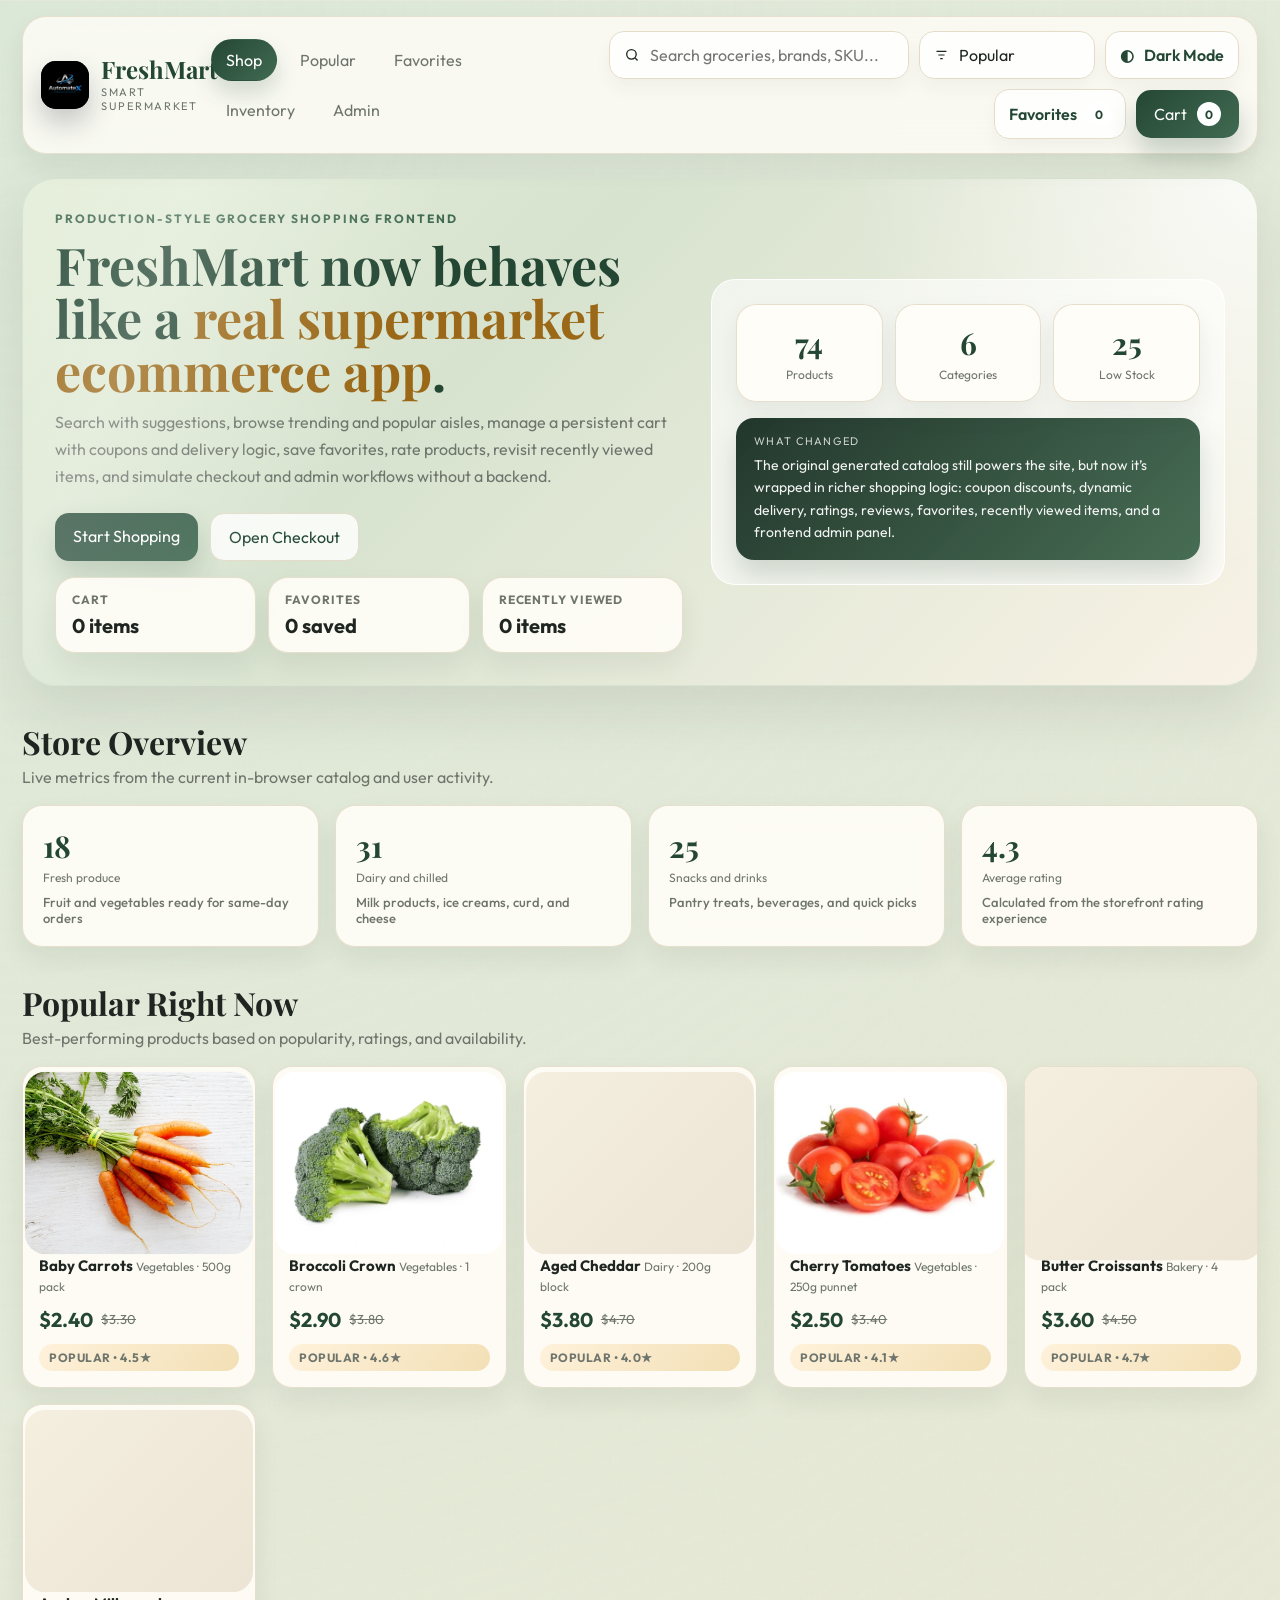
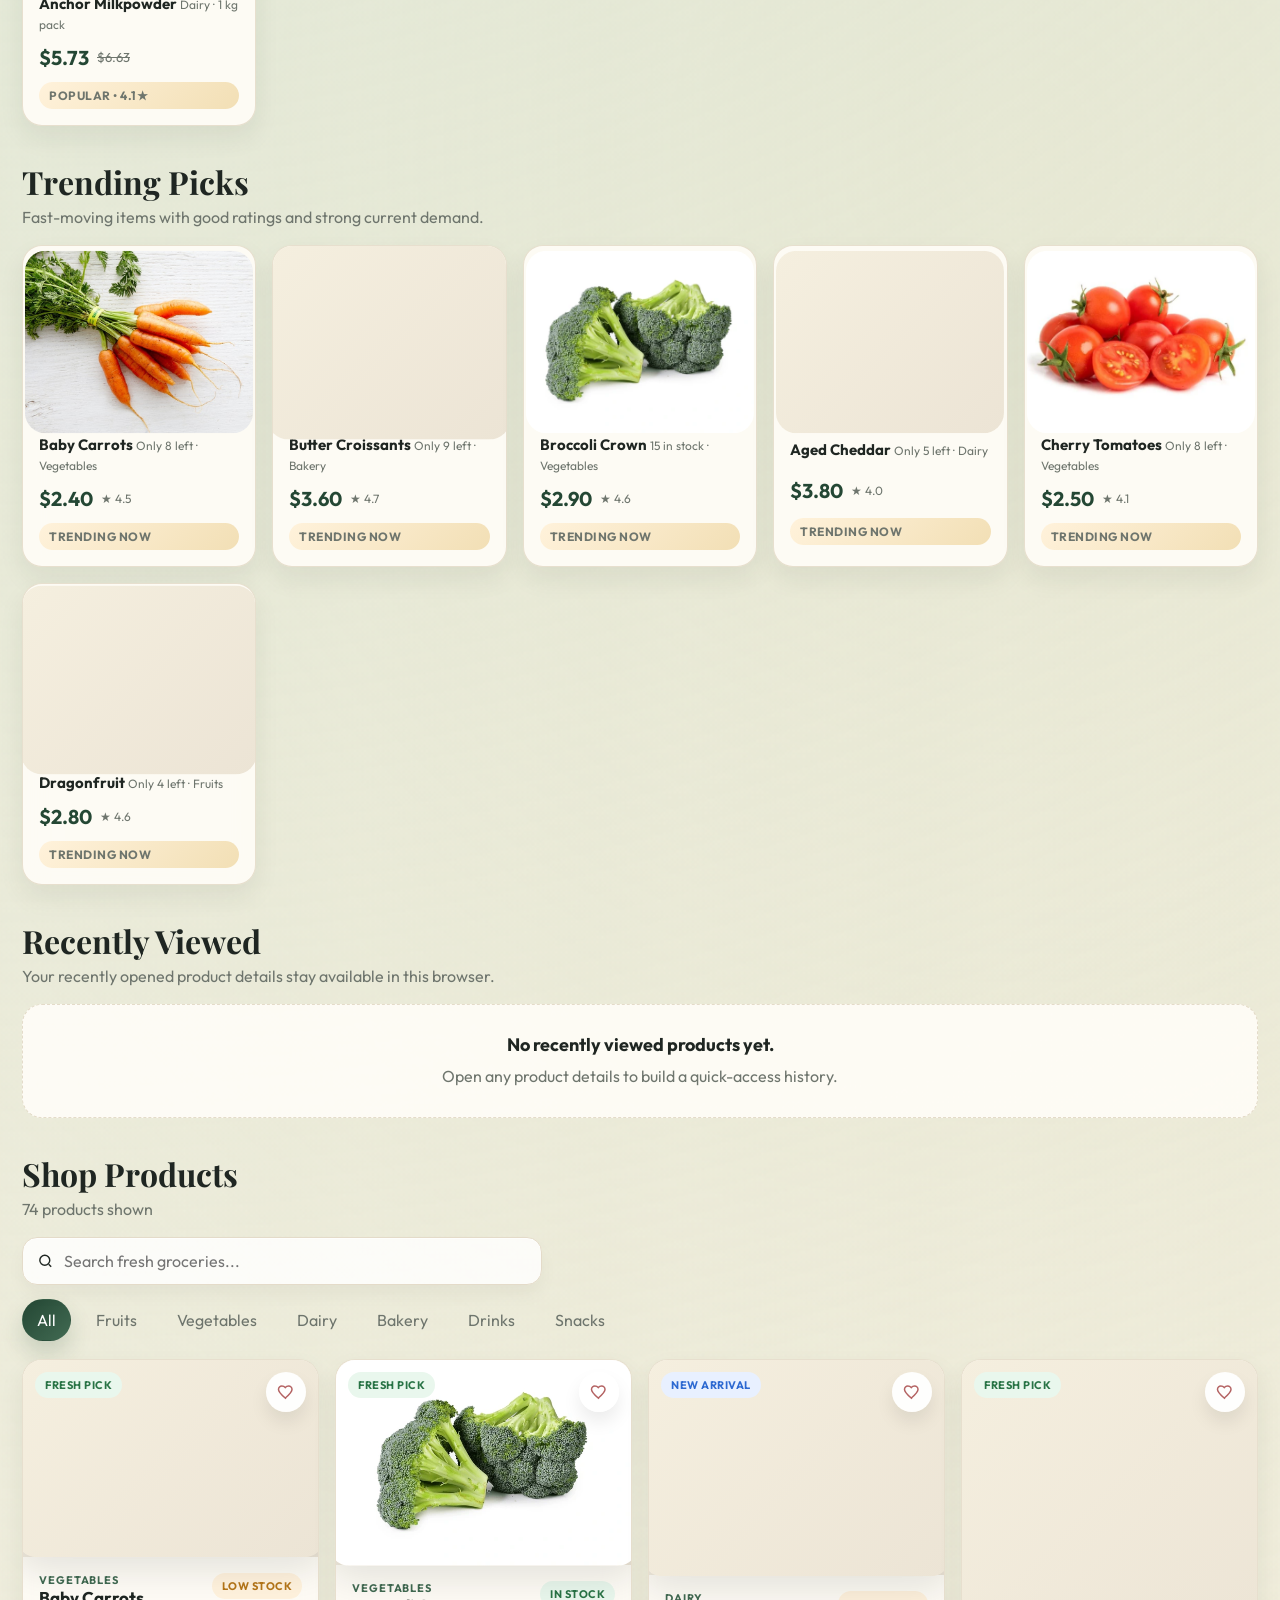
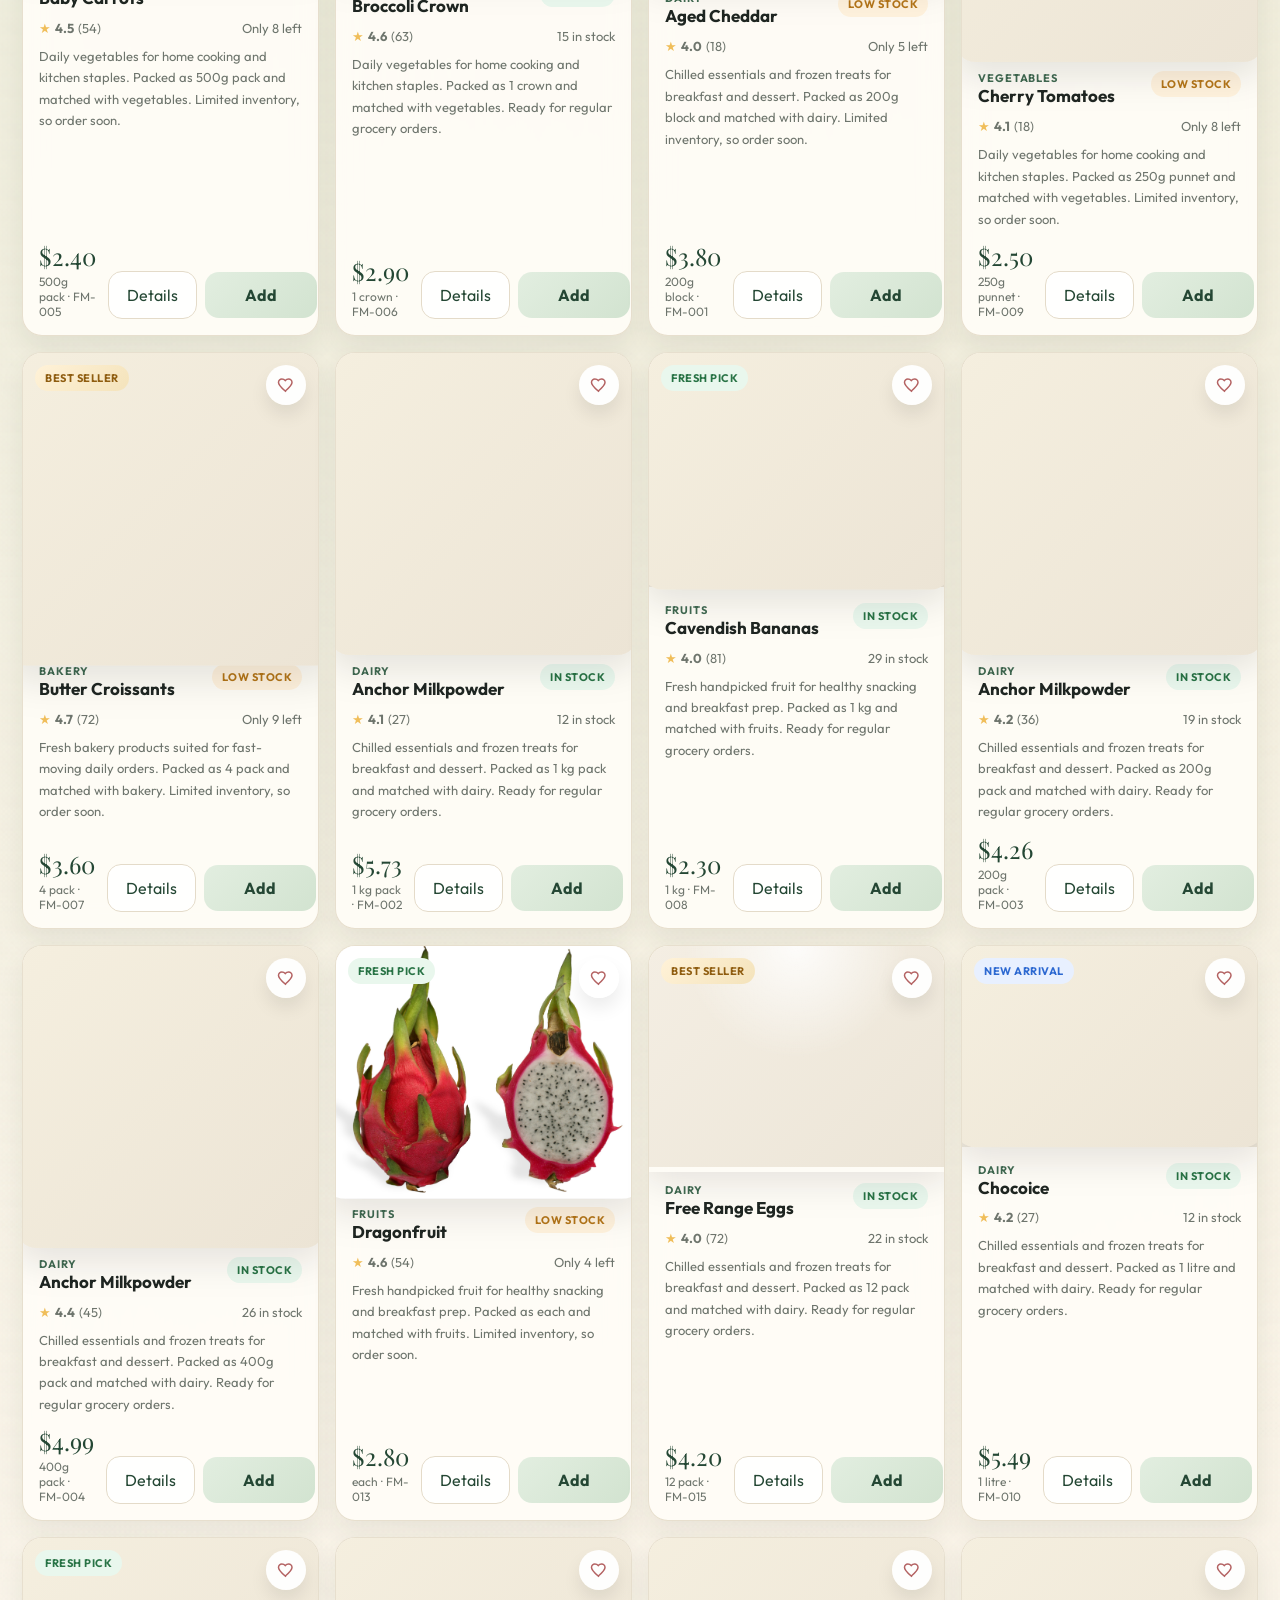
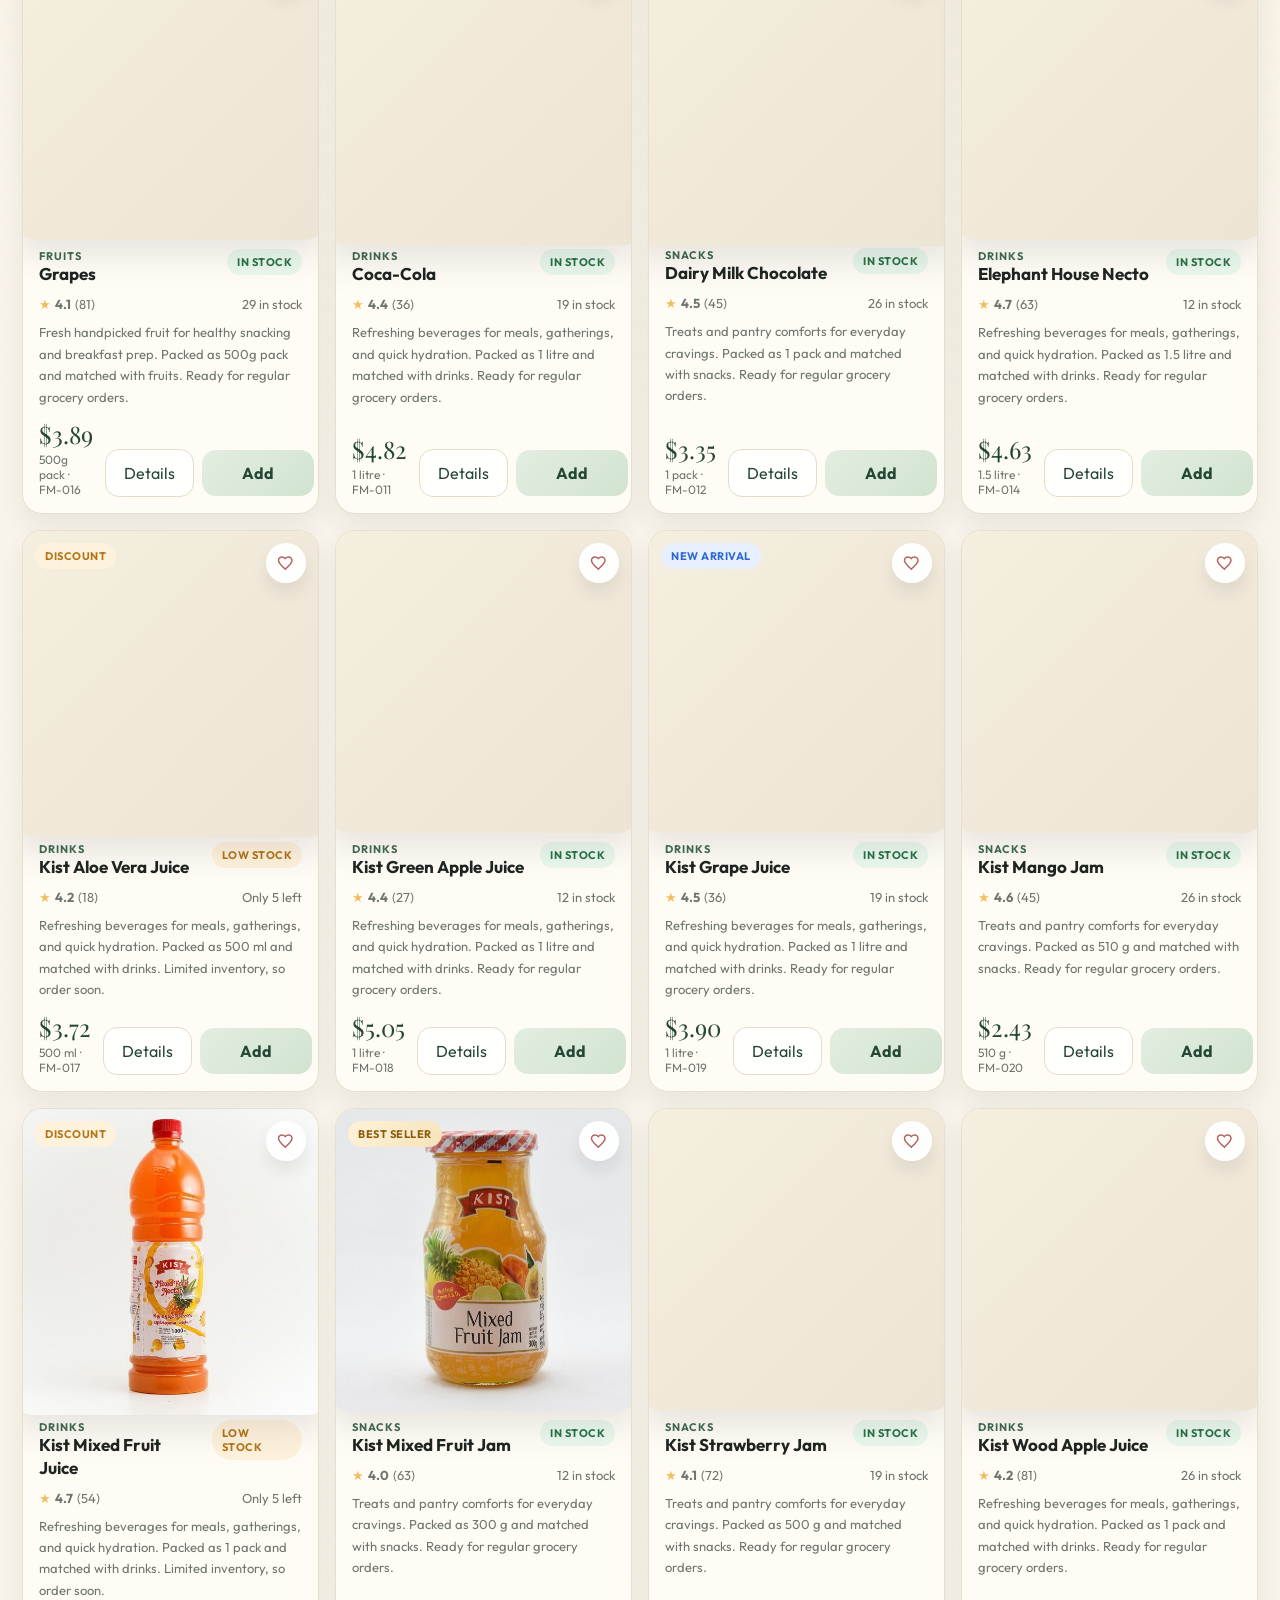
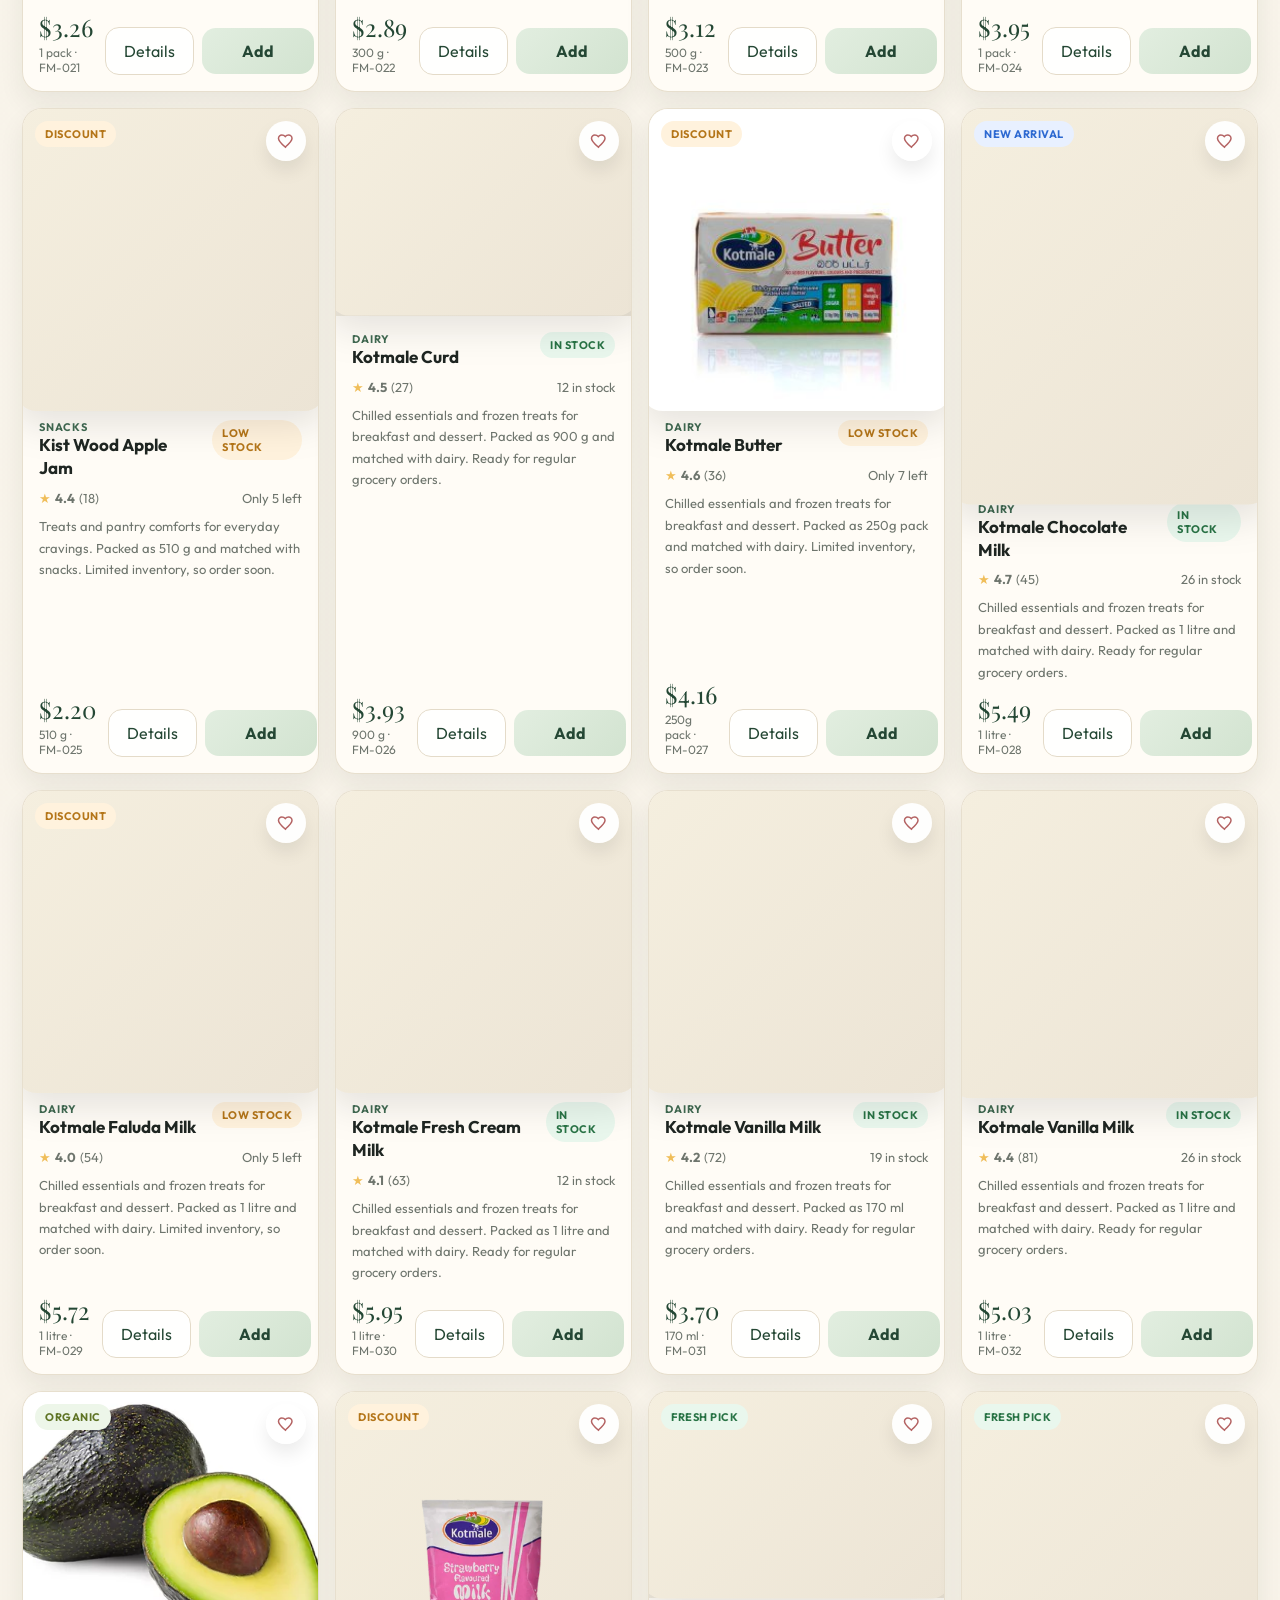
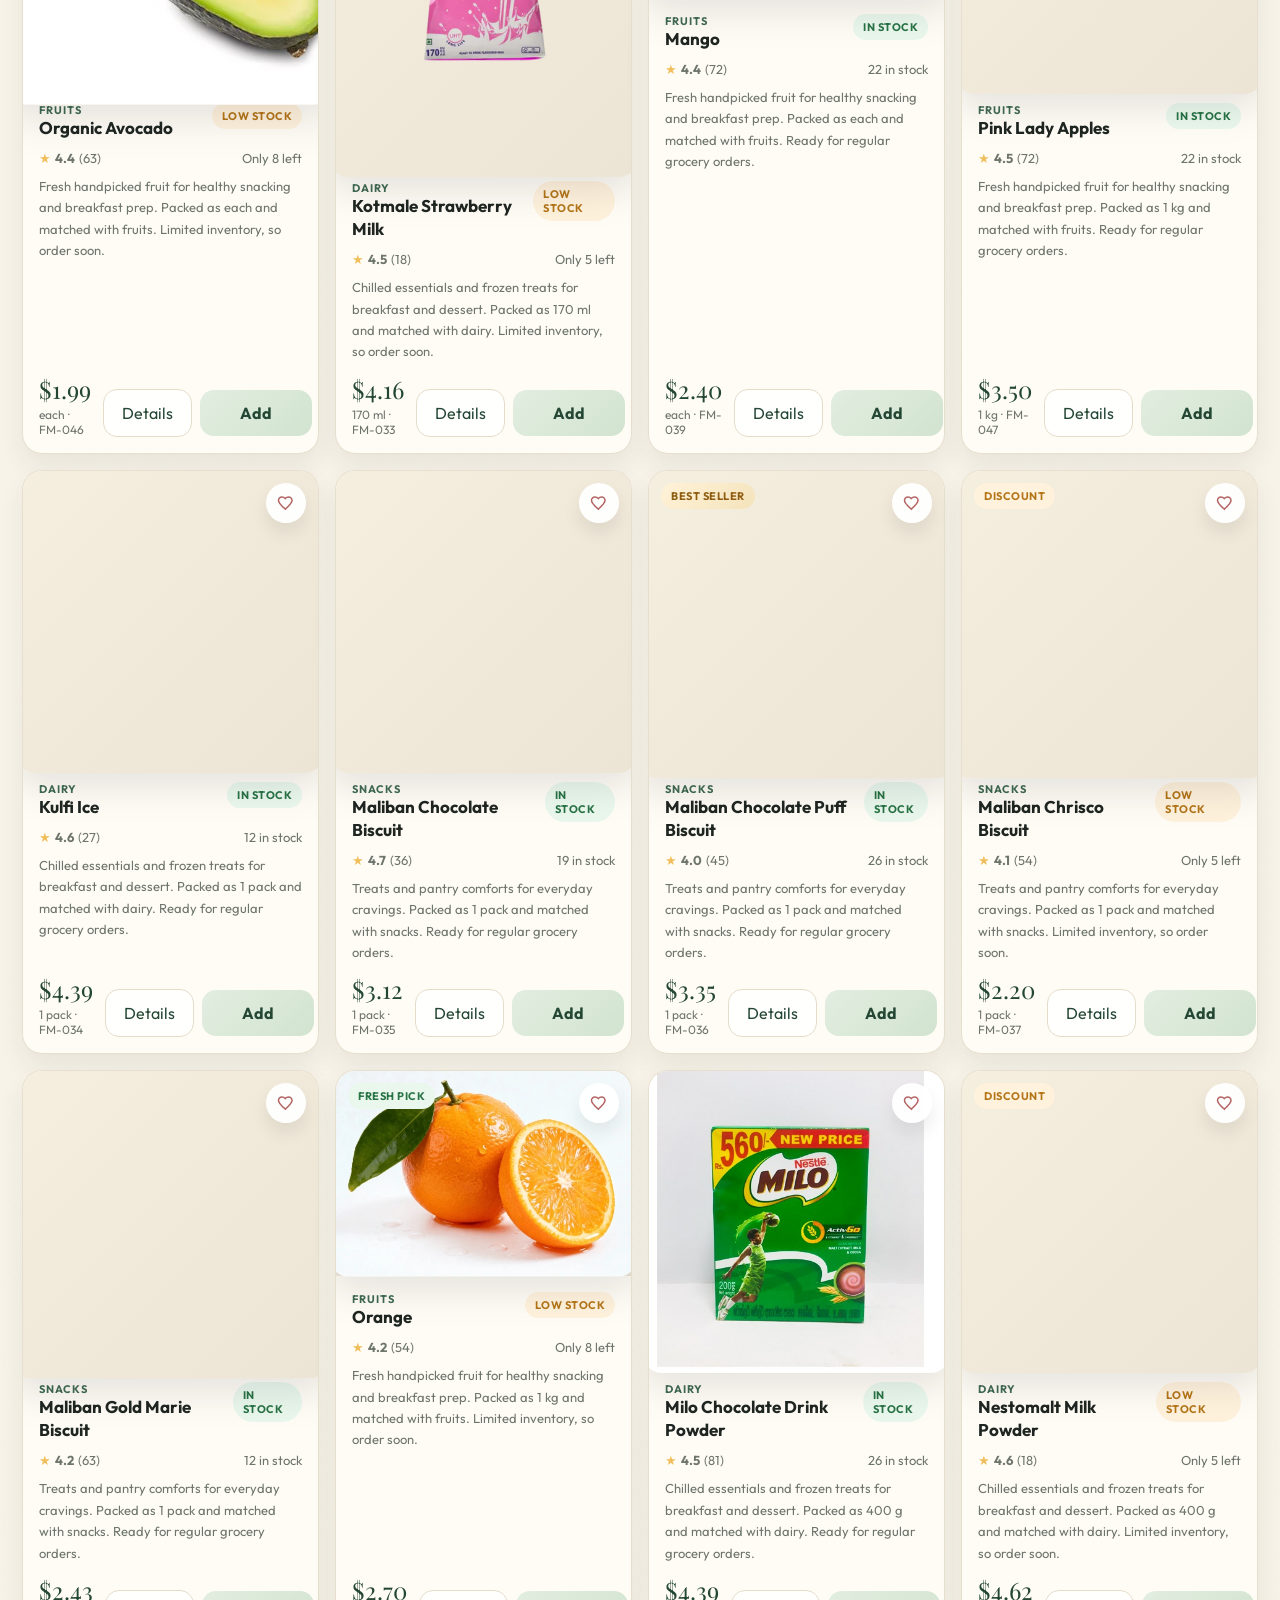
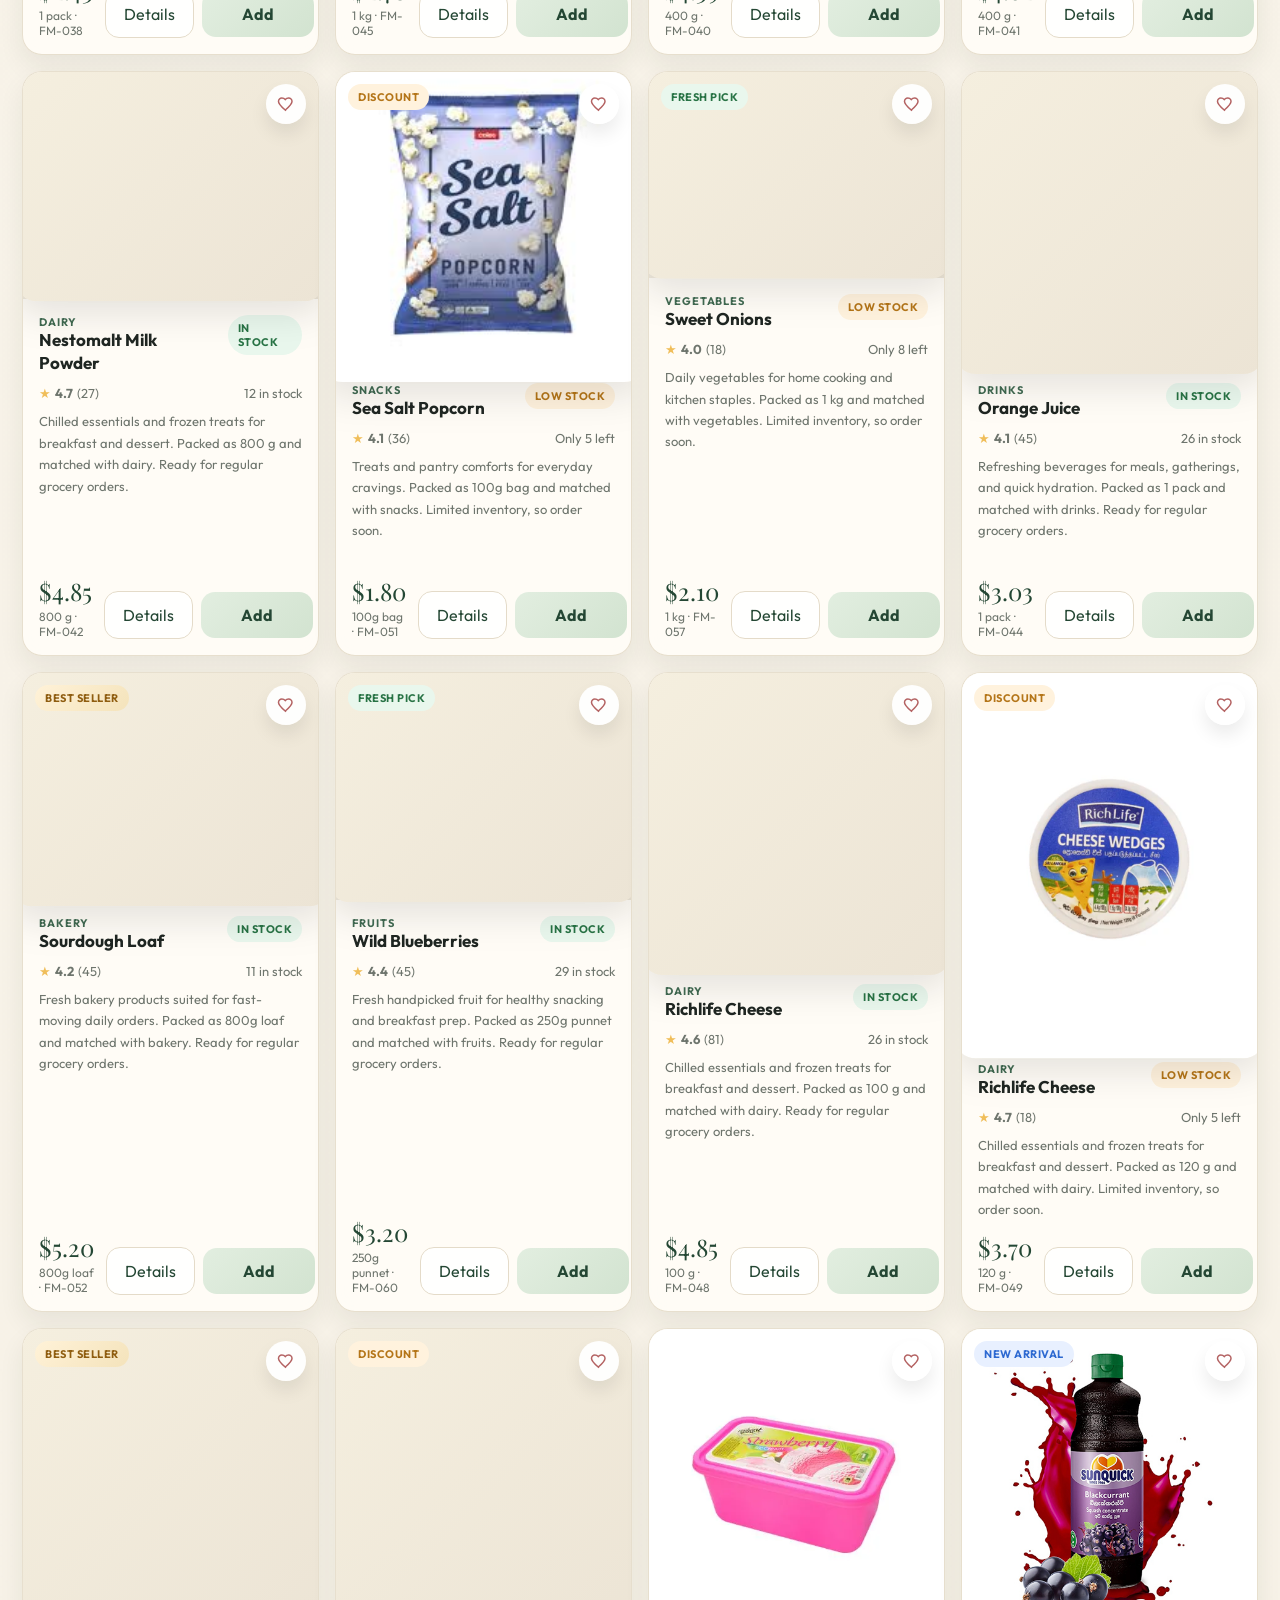
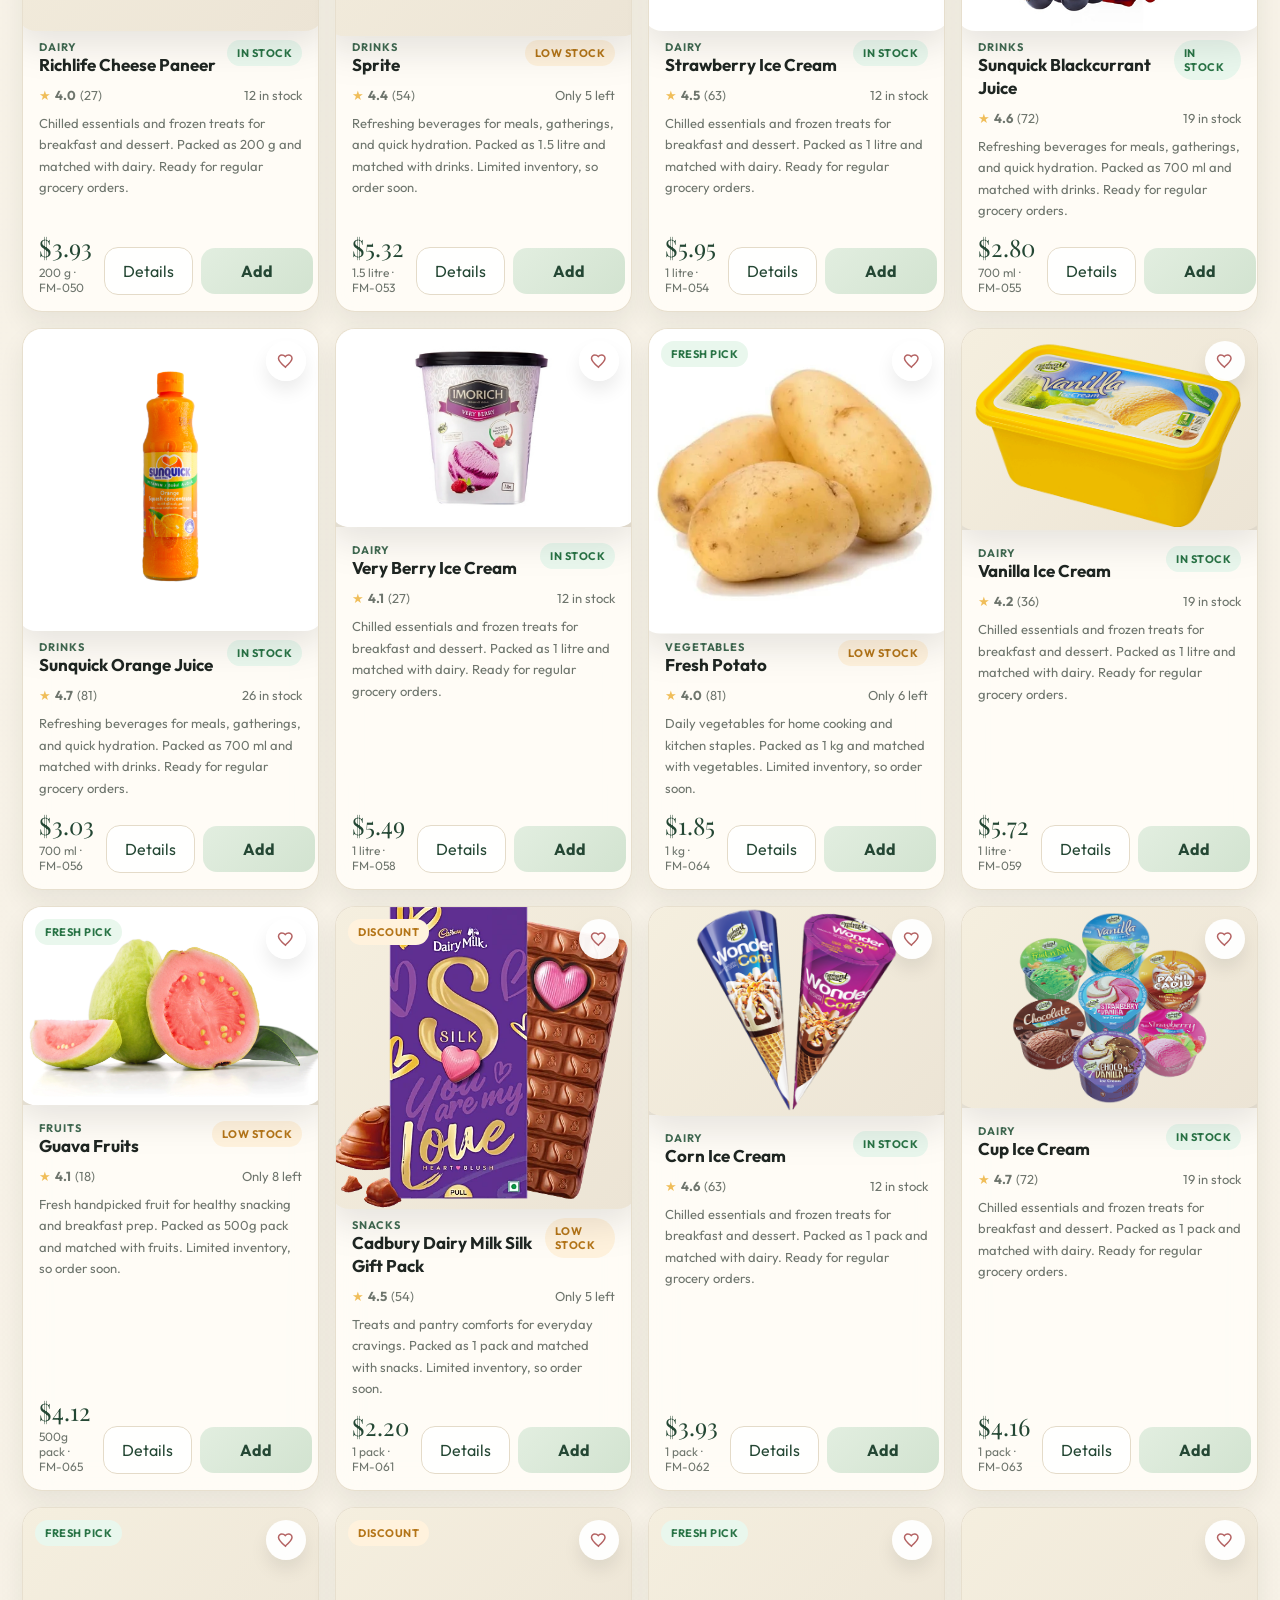
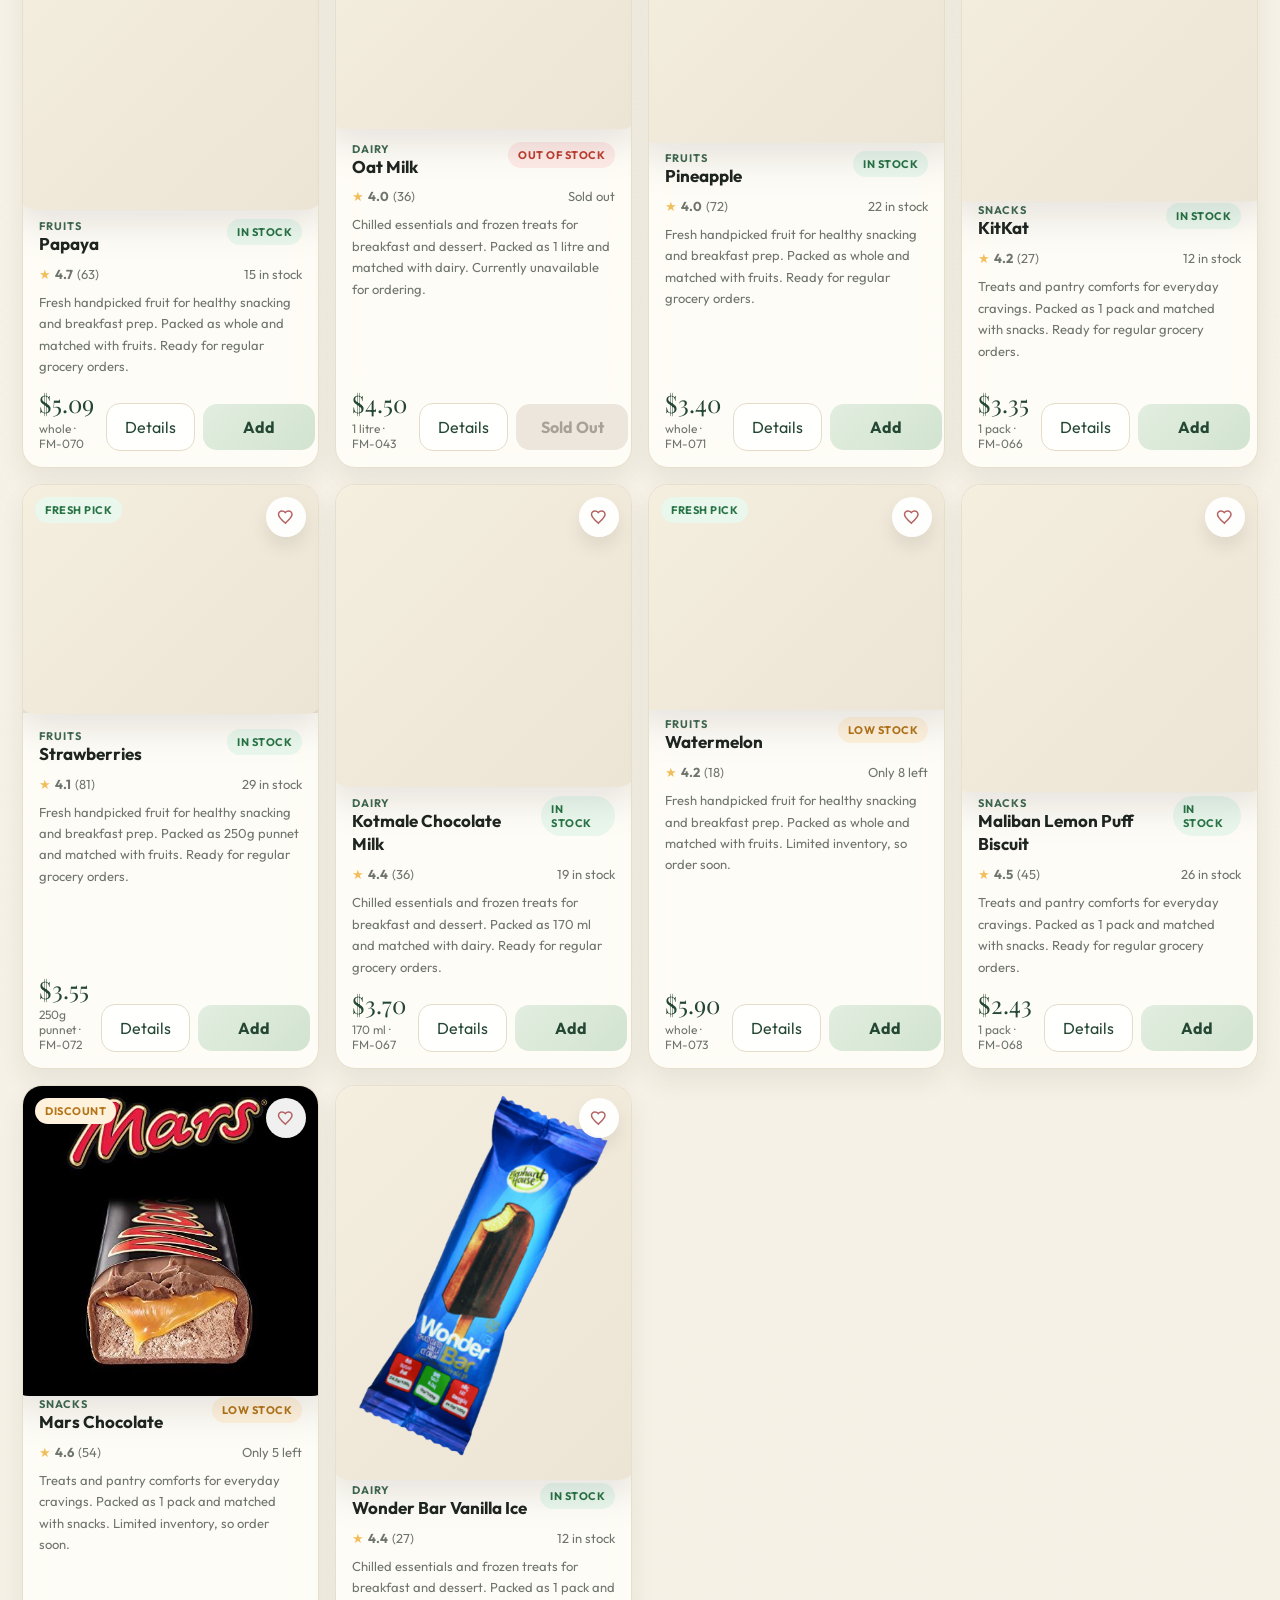
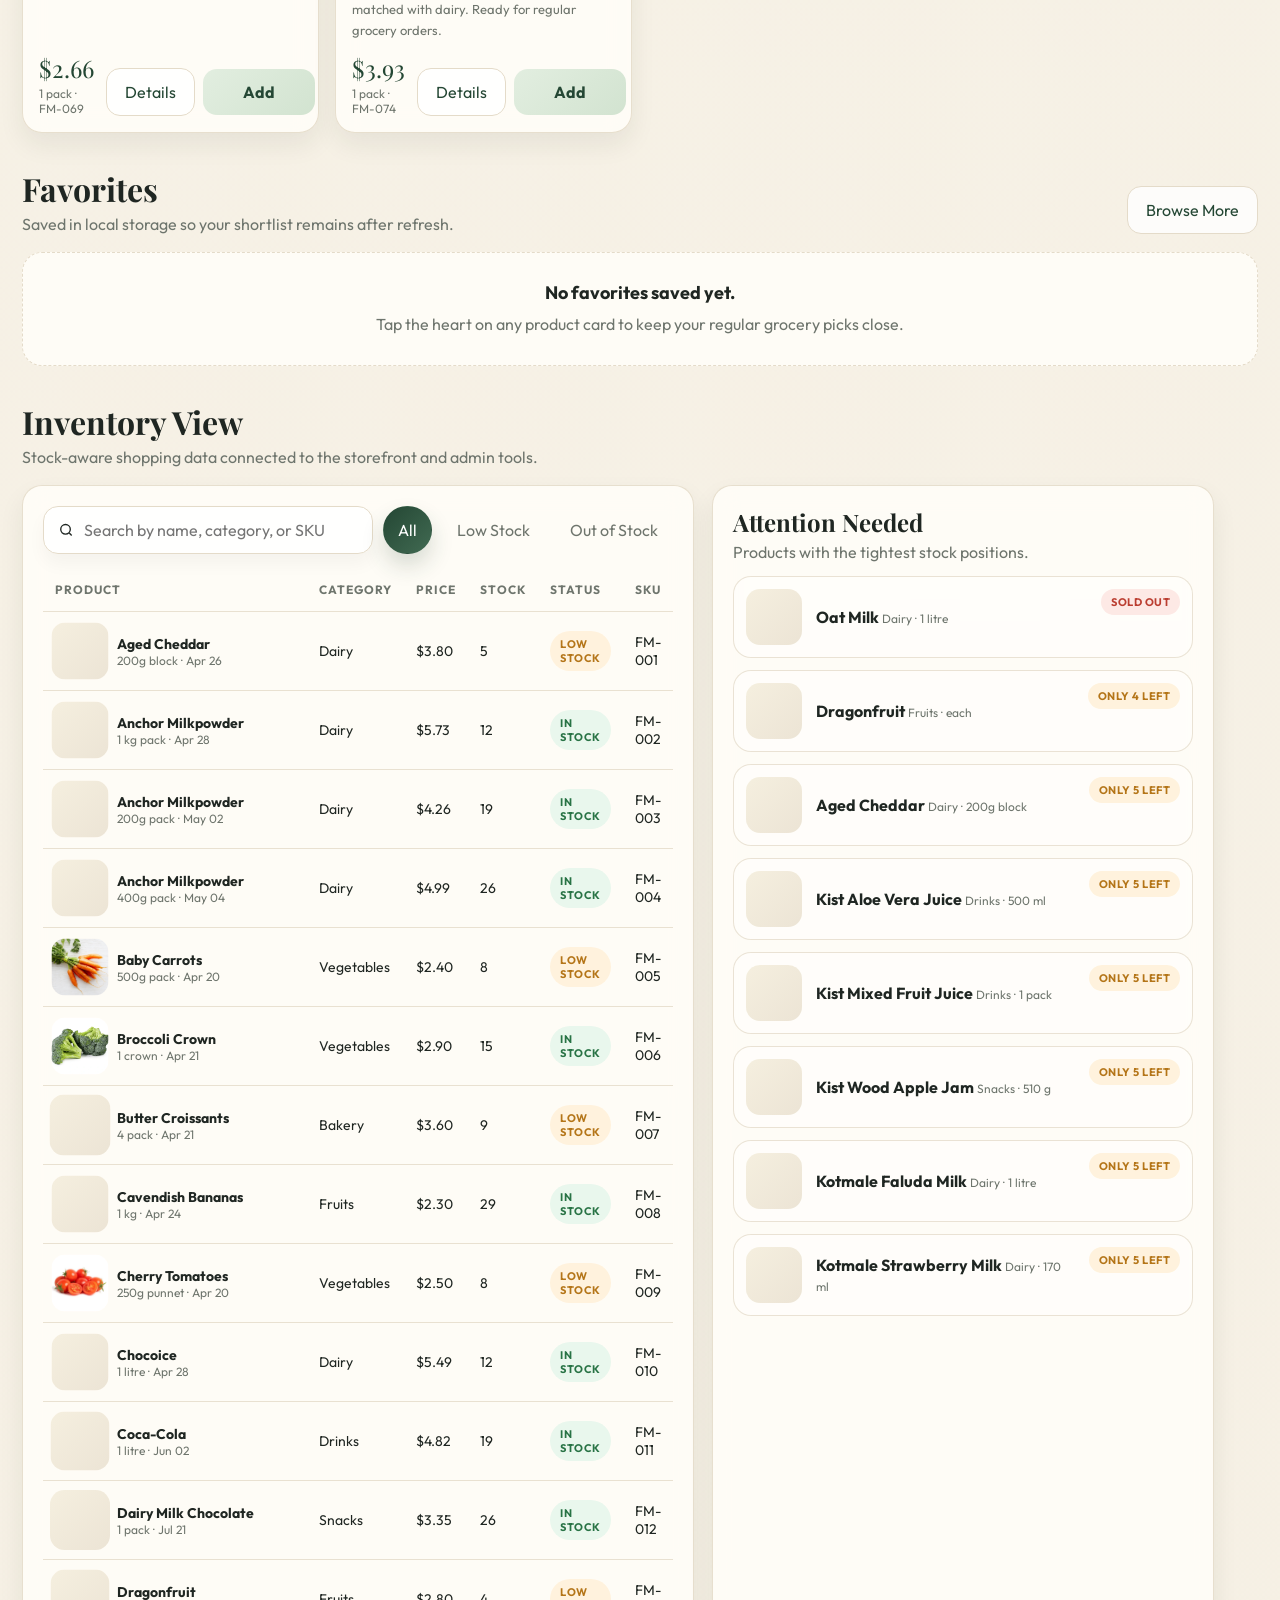
==== commit 71ea716d: "Update 3" ====
--- a/index.html
+++ b/index.html
@@ -3,563 +3,490 @@
 <head>
 <meta charset="UTF-8">
 <meta name="viewport" content="width=device-width, initial-scale=1.0">
-<title>FreshMart | Smart Supermarket Ecommerce</title>
+<title>FreshMart | Grocery Ecommerce System</title>
 <link rel="preconnect" href="https://fonts.googleapis.com">
 <link rel="preconnect" href="https://fonts.gstatic.com" crossorigin>
 <link href="https://fonts.googleapis.com/css2?family=Playfair+Display:wght@600;700&family=Outfit:wght@300;400;500;600;700&display=swap" rel="stylesheet">
 <style>
 *{box-sizing:border-box;margin:0;padding:0}
 :root{
-  --bg:#f5efe3;
-  --panel:rgba(255,253,248,0.88);
-  --panel-strong:rgba(255,253,248,0.96);
-  --panel-soft:#f3ecdf;
-  --text:#1e2420;
-  --muted:#6b7069;
-  --brand:#274734;
-  --brand-2:#476b53;
-  --brand-3:#d9e5d6;
-  --gold:#d8a74d;
-  --gold-soft:#f3dfb7;
-  --line:#e5dccd;
-  --danger:#c44a3d;
-  --warn:#cf8a24;
-  --success:#256338;
-  --shadow:0 24px 60px rgba(29,34,25,0.10);
-  --shadow-sm:0 10px 26px rgba(29,34,25,0.07);
-  --radius:22px;
-  --radius-sm:14px;
-  --surface-gradient:
-    radial-gradient(circle at top left,rgba(216,230,214,0.92),transparent 24%),
-    radial-gradient(circle at 85% 10%,rgba(243,223,183,0.56),transparent 18%),
-    linear-gradient(180deg,#fbf7f0 0%,var(--bg) 100%);
+  --bg:#f4eee1;
+  --bg-soft:#faf6ee;
+  --panel:rgba(255,253,248,.9);
+  --panel-strong:rgba(255,253,248,.96);
+  --surface:#ffffff;
+  --text:#1f2622;
+  --muted:#6e756d;
+  --brand:#244734;
+  --brand-2:#416a52;
+  --brand-3:#d8e6d8;
+  --accent:#d8a84c;
+  --line:#e4dbc9;
+  --danger:#c54b3e;
+  --warn:#c98722;
+  --success:#2a7a48;
+  --info:#2a69d8;
+  --shadow:0 24px 58px rgba(28,36,28,.1);
+  --shadow-sm:0 12px 26px rgba(28,36,28,.07);
 }
 body.dark-mode{
-  --bg:#0f1614;
-  --panel:rgba(20,28,25,0.84);
-  --panel-strong:rgba(18,24,22,0.96);
-  --panel-soft:#15201c;
-  --text:#ecf1ed;
-  --muted:#a4b2aa;
-  --brand:#8dc09a;
-  --brand-2:#6ea37c;
-  --brand-3:#1f322a;
-  --gold:#dfbb71;
-  --gold-soft:#3d3015;
-  --line:#24352e;
-  --danger:#f07f72;
-  --warn:#f1b656;
-  --success:#7ed094;
-  --shadow:0 24px 60px rgba(0,0,0,0.36);
-  --shadow-sm:0 10px 26px rgba(0,0,0,0.22);
-  --surface-gradient:
-    radial-gradient(circle at top left,rgba(49,83,63,0.32),transparent 24%),
-    radial-gradient(circle at 85% 10%,rgba(126,95,46,0.22),transparent 18%),
-    linear-gradient(180deg,#121917 0%,var(--bg) 100%);
+  --bg:#101715;
+  --bg-soft:#15201d;
+  --panel:rgba(18,25,22,.9);
+  --panel-strong:rgba(18,24,22,.96);
+  --surface:#18211d;
+  --text:#e9f0eb;
+  --muted:#9faea5;
+  --brand:#8dc59e;
+  --brand-2:#6da985;
+  --brand-3:#213229;
+  --accent:#e0bc70;
+  --line:#263730;
+  --danger:#f28173;
+  --warn:#f0b659;
+  --success:#7ed598;
+  --info:#78a9ff;
+  --shadow:0 24px 58px rgba(0,0,0,.34);
+  --shadow-sm:0 12px 26px rgba(0,0,0,.24);
 }
 html{scroll-behavior:smooth}
 body{
-  font-family:'Outfit',sans-serif;background:var(--surface-gradient);color:var(--text);
-  min-height:100vh;overflow-x:hidden;transition:background .3s ease,color .3s ease
-}
-body::before,body::after{
-  content:'';position:fixed;border-radius:50%;pointer-events:none;z-index:0;filter:blur(10px);opacity:.55
-}
-body::before{
-  width:320px;height:320px;top:110px;right:-120px;
-  background:radial-gradient(circle,rgba(216,167,77,0.18),transparent 68%);
-  animation:orbFloat 14s ease-in-out infinite
-}
-body::after{
-  width:280px;height:280px;left:-90px;bottom:40px;
-  background:radial-gradient(circle,rgba(71,107,83,0.16),transparent 68%);
-  animation:orbFloat 18s ease-in-out infinite reverse
+  font-family:'Outfit',sans-serif;color:var(--text);min-height:100vh;overflow-x:hidden;
+  background:
+    radial-gradient(circle at top left,rgba(216,230,214,.9),transparent 22%),
+    radial-gradient(circle at 80% 8%,rgba(243,223,183,.5),transparent 18%),
+    linear-gradient(180deg,var(--bg-soft),var(--bg))
+}
+body.dark-mode{
+  background:
+    radial-gradient(circle at top left,rgba(61,105,75,.28),transparent 22%),
+    radial-gradient(circle at 80% 8%,rgba(117,90,39,.22),transparent 18%),
+    linear-gradient(180deg,var(--bg-soft),var(--bg))
 }
 a{text-decoration:none;color:inherit}
-button,input,select,textarea{font:inherit}
-button,input,select,textarea{border:none;background:none}
-img{max-width:100%;display:block}
-.shell{position:relative;z-index:1;max-width:1440px;margin:0 auto;padding:0 22px 48px}
+img{display:block;max-width:100%}
+button,input,select,textarea{font:inherit;border:none;background:none}
+.shell{position:relative;z-index:1;max-width:1460px;margin:0 auto;padding:0 22px 50px}
 .visually-hidden{
   position:absolute!important;width:1px;height:1px;padding:0;margin:-1px;overflow:hidden;
   clip:rect(0,0,0,0);white-space:nowrap;border:0
 }
 
-@keyframes orbFloat{
-  0%,100%{transform:translate3d(0,0,0) scale(1)}
-  50%{transform:translate3d(0,-22px,0) scale(1.05)}
-}
-@keyframes softLift{
-  0%,100%{transform:translateY(0)}
-  50%{transform:translateY(-8px)}
-}
-@keyframes softTilt{
-  0%,100%{transform:translateY(0) rotate(0)}
-  50%{transform:translateY(-10px) rotate(-1.2deg)}
-}
-@keyframes revealUp{
-  from{opacity:0;transform:translateY(26px)}
-  to{opacity:1;transform:translateY(0)}
-}
-@keyframes glowSweep{
-  0%{transform:translateX(-120%)}
-  100%{transform:translateX(140%)}
-}
-@keyframes pressIn{
-  0%{transform:scale(1)}
-  50%{transform:scale(.97)}
-  100%{transform:scale(1)}
-}
-@keyframes cartPulse{
-  0%{transform:scale(1)}
-  45%{transform:scale(1.07)}
-  100%{transform:scale(1)}
-}
-@keyframes addFlash{
-  0%{box-shadow:0 0 0 0 rgba(71,107,83,0)}
-  35%{box-shadow:0 0 0 10px rgba(71,107,83,0.12)}
-  100%{box-shadow:0 0 0 0 rgba(71,107,83,0)}
-}
-@keyframes toastIn{
-  from{opacity:0;transform:translateX(-50%) translateY(18px)}
-  to{opacity:1;transform:translateX(-50%) translateY(0)}
-}
-@keyframes modalIn{
-  from{opacity:0;transform:translateY(24px) scale(.98)}
-  to{opacity:1;transform:translateY(0) scale(1)}
-}
-@keyframes flyToCart{
-  0%{opacity:1;transform:translate3d(0,0,0) scale(1)}
-  100%{opacity:0;transform:translate3d(var(--fly-x),var(--fly-y),0) scale(.2)}
-}
+@keyframes revealUp{from{opacity:0;transform:translateY(26px)}to{opacity:1;transform:translateY(0)}}
+@keyframes lift{0%,100%{transform:translateY(0)}50%{transform:translateY(-8px)}}
+@keyframes sweep{0%{transform:translateX(-120%)}100%{transform:translateX(130%)}}
+@keyframes pulse{0%{transform:scale(1)}50%{transform:scale(1.06)}100%{transform:scale(1)}}
+@keyframes toastIn{from{opacity:0;transform:translateX(-50%) translateY(14px)}to{opacity:1;transform:translateX(-50%) translateY(0)}}
+@keyframes modalIn{from{opacity:0;transform:translateY(20px) scale(.98)}to{opacity:1;transform:translateY(0) scale(1)}}
+@keyframes shimmer{0%{background-position:200% 0}100%{background-position:-200% 0}}
+@keyframes fly{0%{opacity:1;transform:translate3d(0,0,0) scale(1)}100%{opacity:0;transform:translate3d(var(--fx),var(--fy),0) scale(.2)}}
+
+.panel,.stat,.summary-card,.section-card,.deal-card,.product-card,.mini-card,.admin-item,.favorite-card{
+  background:var(--panel);border:1px solid color-mix(in srgb,var(--line) 88%,transparent);border-radius:20px;
+  box-shadow:var(--shadow-sm);backdrop-filter:blur(12px)
+}
+.pressable:active,.nav-link:active,.chip:active,.btn-primary:active,.btn-secondary:active,.cart-btn:active,.tool-btn:active,.theme-toggle:active,.close-btn:active,.icon-btn:active,.add-btn:active,.ghost-btn:active,.qty-btn:active,.remove-btn:active,.star-btn:active{transform:scale(.98)}
 
 .nav{
-  position:sticky;top:0;z-index:30;
-  display:flex;align-items:center;gap:18px;
-  margin:16px auto 0;padding:14px 18px;
-  background:color-mix(in srgb,var(--panel-strong) 82%,transparent);
-  backdrop-filter:blur(20px);border:1px solid color-mix(in srgb,var(--line) 88%,transparent);
-  border-radius:22px;box-shadow:var(--shadow-sm)
+  position:sticky;top:0;z-index:35;display:flex;align-items:center;gap:16px;margin:16px auto 0;padding:14px 18px;
+  background:color-mix(in srgb,var(--panel-strong) 84%,transparent);border:1px solid color-mix(in srgb,var(--line) 86%,transparent);
+  border-radius:24px;backdrop-filter:blur(18px);box-shadow:var(--shadow-sm)
 }
 .brand{display:flex;align-items:center;gap:12px;min-width:0}
-.brand-mark{
-  width:48px;height:48px;border-radius:14px;overflow:hidden;background:#07111d;box-shadow:0 14px 28px rgba(7,17,29,0.22);
-  flex-shrink:0;animation:softLift 7s ease-in-out infinite
-}
+.brand-mark{width:48px;height:48px;border-radius:15px;overflow:hidden;flex-shrink:0;background:#09111b;box-shadow:0 14px 28px rgba(7,17,29,.22);animation:lift 7s ease-in-out infinite}
 .brand-mark img{width:100%;height:100%;object-fit:cover}
-.brand-copy h1{font-family:'Playfair Display',serif;font-size:24px;line-height:1;color:var(--brand)}
-.brand-copy p{font-size:11px;letter-spacing:1.8px;text-transform:uppercase;color:var(--muted);margin-top:4px}
+.brand-copy h1{font-family:'Playfair Display',serif;font-size:24px;color:var(--brand);line-height:1}
+.brand-copy p{font-size:11px;letter-spacing:1.7px;text-transform:uppercase;color:var(--muted);margin-top:4px}
 .mobile-menu-btn{
-  display:none;align-items:center;justify-content:center;width:46px;height:46px;margin-left:auto;
-  border-radius:14px;background:rgba(255,255,255,0.78);color:var(--brand);cursor:pointer;box-shadow:inset 0 1px 0 rgba(255,255,255,0.7),0 8px 20px rgba(29,34,25,0.06)
-}
-.mobile-menu-btn svg{width:18px;height:18px}
+  display:none;width:46px;height:46px;border-radius:14px;align-items:center;justify-content:center;cursor:pointer;
+  color:var(--brand);background:rgba(255,255,255,.78);box-shadow:var(--shadow-sm)
+}
 .nav-links{display:flex;gap:8px;flex-wrap:wrap}
 .nav-link,.chip{
-  border:1px solid transparent;background:transparent;color:var(--muted);cursor:pointer;padding:10px 14px;border-radius:999px;font-weight:500;transition:.25s
-}
-.nav-link:hover,.nav-link.active,.chip:hover,.chip.active{
-  background:linear-gradient(135deg,var(--brand),var(--brand-2));color:#fff;border-color:transparent;box-shadow:0 12px 22px rgba(39,71,52,0.18)
+  cursor:pointer;padding:10px 14px;border-radius:999px;color:var(--muted);transition:.22s;border:1px solid transparent
+}
+.nav-link.active,.nav-link:hover,.chip.active,.chip:hover{
+  background:linear-gradient(135deg,var(--brand),var(--brand-2));color:#fff;box-shadow:0 12px 22px rgba(36,71,52,.18)
 }
 .nav-tools{margin-left:auto;display:flex;align-items:center;gap:10px;flex-wrap:wrap;justify-content:flex-end}
-.search,.tool-select,.theme-toggle,.tool-btn,.icon-btn{
-  display:flex;align-items:center;gap:10px;border:1px solid var(--line);background:rgba(255,255,255,0.82);
-  padding:12px 14px;border-radius:14px;min-height:48px;box-shadow:inset 0 1px 0 rgba(255,255,255,0.6),0 10px 20px rgba(29,34,25,0.04)
-}
-body.dark-mode .search,
-body.dark-mode .tool-select,
-body.dark-mode .theme-toggle,
-body.dark-mode .tool-btn,
-body.dark-mode .icon-btn,
-body.dark-mode .mobile-menu-btn{background:rgba(22,31,27,0.9)}
-.search{min-width:240px}
-.search input,.tool-select select,.checkout-field input,.checkout-field textarea{width:100%;outline:none;color:var(--text);background:transparent}
-.search:focus-within,.tool-select:focus-within,.checkout-field:focus-within{border-color:#bfd3bf;box-shadow:0 0 0 4px rgba(71,107,83,0.10),inset 0 1px 0 rgba(255,255,255,0.6)}
+.search-shell{position:relative;min-width:300px}
+.search,.tool-select,.theme-toggle,.tool-btn,.icon-btn,.field{
+  display:flex;align-items:center;gap:10px;min-height:48px;padding:12px 14px;border-radius:15px;
+  border:1px solid var(--line);background:rgba(255,255,255,.82);box-shadow:inset 0 1px 0 rgba(255,255,255,.6),0 10px 18px rgba(28,36,28,.04)
+}
+body.dark-mode .search,body.dark-mode .tool-select,body.dark-mode .theme-toggle,body.dark-mode .tool-btn,body.dark-mode .icon-btn,body.dark-mode .field,body.dark-mode .mobile-menu-btn{background:rgba(23,31,27,.9)}
+.search{width:100%}
+.search input,.tool-select select,.field input,.field textarea{width:100%;outline:none;color:var(--text);background:transparent}
 .tool-select select{appearance:none;cursor:pointer}
+.search:focus-within,.tool-select:focus-within,.field:focus-within{border-color:#bfd4c1;box-shadow:0 0 0 4px rgba(72,108,84,.12),inset 0 1px 0 rgba(255,255,255,.6)}
 .theme-toggle,.tool-btn,.icon-btn{justify-content:center;cursor:pointer;color:var(--brand);font-weight:600}
-.theme-toggle .toggle-text{font-size:13px}
 .cart-btn{
-  position:relative;display:flex;align-items:center;gap:10px;border:none;cursor:pointer;
-  padding:12px 18px;border-radius:14px;background:linear-gradient(135deg,var(--brand),var(--brand-2));color:#fff;
-  box-shadow:0 16px 28px rgba(39,71,52,0.26);transition:.25s;min-height:48px
-}
-.cart-btn:hover,.btn-primary:hover,.btn-secondary:hover,.checkout:hover,.hero-mini-card:hover,.deal-card:hover,.product-card:hover,.favorite-card:hover,.stock-item:hover{transform:translateY(-2px)}
-.cart-btn.cart-bump,.mobile-bottom-btn.cart-bump{animation:cartPulse .42s ease}
-.cart-count,.mobile-bottom-count,.favorite-count{
+  display:flex;align-items:center;gap:10px;padding:12px 18px;border-radius:15px;min-height:48px;cursor:pointer;color:#fff;
+  background:linear-gradient(135deg,var(--brand),var(--brand-2));box-shadow:0 16px 26px rgba(36,71,52,.24);transition:.22s
+}
+.cart-btn:hover,.btn-primary:hover,.btn-secondary:hover,.deal-card:hover,.product-card:hover,.mini-card:hover,.summary-card:hover,.favorite-card:hover,.admin-item:hover{transform:translateY(-2px)}
+.cart-btn.bump,.mobile-bottom-btn.bump{animation:pulse .4s ease}
+.counter{
   min-width:24px;height:24px;border-radius:999px;background:#fff;color:var(--brand);font-size:12px;font-weight:700;display:grid;place-items:center
 }
+.search-suggestions{
+  position:absolute;left:0;right:0;top:calc(100% + 8px);display:none;z-index:40;padding:8px;border-radius:18px;background:var(--panel-strong);
+  border:1px solid color-mix(in srgb,var(--line) 88%,transparent);box-shadow:var(--shadow)
+}
+.search-suggestions.open{display:grid}
+.suggestion-item{
+  display:flex;align-items:center;gap:12px;padding:10px 12px;border-radius:14px;cursor:pointer;transition:.18s
+}
+.suggestion-item:hover{background:rgba(255,255,255,.48)}
+.suggestion-item img{width:42px;height:42px;border-radius:12px;object-fit:cover;object-position:var(--img-pos,center);transform:scale(var(--img-scale,1.1));background:linear-gradient(135deg,#f5efdf,#ece4d5)}
+.suggestion-item strong{display:block;font-size:14px}
+.suggestion-item span{display:block;font-size:12px;color:var(--muted);margin-top:3px}
 
 .hero{
-  position:relative;overflow:hidden;margin-top:24px;padding:32px;border-radius:32px;background:
-    radial-gradient(circle at right top,rgba(255,255,255,0.78),transparent 28%),
-    linear-gradient(135deg,#e3eed8 0%,#d8e5d2 35%,#f7f0e1 100%);
-  border:1px solid #d8e1d0;box-shadow:var(--shadow);display:grid;grid-template-columns:minmax(0,1.15fr) minmax(300px,.85fr);gap:28px;align-items:center;animation:revealUp .8s ease both
+  position:relative;overflow:hidden;margin-top:24px;padding:32px;border-radius:34px;background:
+    radial-gradient(circle at right top,rgba(255,255,255,.78),transparent 30%),
+    linear-gradient(135deg,#e4eed8 0%,#d7e3cf 36%,#f8f2e5 100%);
+  border:1px solid #d9e3d1;box-shadow:var(--shadow);display:grid;grid-template-columns:minmax(0,1.1fr) minmax(320px,.9fr);gap:28px;align-items:center;animation:revealUp .75s ease both
 }
 body.dark-mode .hero{
   background:
-    radial-gradient(circle at right top,rgba(255,255,255,0.08),transparent 28%),
-    linear-gradient(135deg,#15221d 0%,#1b2a24 35%,#1d241e 100%);
+    radial-gradient(circle at right top,rgba(255,255,255,.08),transparent 30%),
+    linear-gradient(135deg,#14211c 0%,#1b2a24 36%,#1b231f 100%);
   border-color:#294036
 }
-.hero::before,.hero::after{content:'';position:absolute;border-radius:999px;pointer-events:none}
 .hero::before{
-  width:220px;height:220px;top:-70px;right:-30px;background:radial-gradient(circle,rgba(255,255,255,0.7),transparent 72%);
-  animation:orbFloat 12s ease-in-out infinite
-}
-.hero::after{width:360px;height:1px;left:-40px;bottom:46px;box-shadow:0 0 0 1px rgba(216,167,77,0.18);transform:rotate(-8deg)}
+  content:'';position:absolute;inset:-40% auto 0 -12%;width:42%;transform:skewX(-22deg);
+  background:linear-gradient(90deg,transparent,rgba(255,255,255,.24),transparent);animation:sweep 8s linear infinite
+}
 .hero-copy .eyebrow{font-size:12px;font-weight:700;letter-spacing:2px;text-transform:uppercase;color:var(--brand-2)}
-.hero-copy h2{font-family:'Playfair Display',serif;font-size:52px;line-height:1.02;color:var(--brand);margin:14px 0}
-.hero-copy h2 span{color:#9d6b18}
-.hero-copy p{max-width:640px;font-size:16px;line-height:1.75;color:var(--muted)}
+.hero-copy h2{font-family:'Playfair Display',serif;font-size:52px;line-height:1.02;color:var(--brand);margin:12px 0}
+.hero-copy h2 span{color:#9a6817}
+.hero-copy p{max-width:620px;color:var(--muted);font-size:16px;line-height:1.7}
 .hero-actions{display:flex;gap:12px;flex-wrap:wrap;margin-top:22px}
-.btn-primary,.btn-secondary{
-  display:inline-flex;align-items:center;justify-content:center;gap:10px;border:none;border-radius:14px;padding:13px 18px;cursor:pointer;font-weight:600;transition:.25s
-}
-.btn-primary{background:linear-gradient(135deg,var(--brand),var(--brand-2));color:#fff;box-shadow:0 14px 30px rgba(39,71,52,0.22)}
-.btn-secondary{background:rgba(255,255,255,0.8);color:var(--brand);border:1px solid #ccd9ca}
-.hero-panel{
-  position:relative;overflow:hidden;background:rgba(255,255,255,0.58);border:1px solid rgba(255,255,255,0.86);
-  border-radius:24px;padding:24px;backdrop-filter:blur(14px);animation:softTilt 9s ease-in-out infinite
-}
-body.dark-mode .hero-panel{background:rgba(16,22,19,0.62);border-color:rgba(255,255,255,0.06)}
-.hero-panel::before{
-  content:'';position:absolute;inset:-40% auto 0 -20%;width:50%;transform:skewX(-20deg);
-  background:linear-gradient(90deg,transparent,rgba(255,255,255,0.42),transparent);animation:glowSweep 8s linear infinite
-}
+.btn-primary,.btn-secondary,.add-btn,.ghost-btn,.qty-btn,.remove-btn,.close-btn,.star-btn{
+  cursor:pointer;transition:.22s;border-radius:14px
+}
+.btn-primary,.btn-secondary,.add-btn,.ghost-btn{padding:13px 18px;min-height:46px}
+.btn-primary{background:linear-gradient(135deg,var(--brand),var(--brand-2));color:#fff;box-shadow:0 14px 28px rgba(36,71,52,.22)}
+.btn-secondary,.ghost-btn{background:rgba(255,255,255,.82);color:var(--brand);border:1px solid var(--line)}
+.hero-panel{position:relative;overflow:hidden;padding:24px;border-radius:24px;background:rgba(255,255,255,.58);border:1px solid rgba(255,255,255,.86);backdrop-filter:blur(16px)}
+body.dark-mode .hero-panel{background:rgba(17,22,19,.62);border-color:rgba(255,255,255,.08)}
 .stats{display:grid;grid-template-columns:repeat(3,1fr);gap:12px}
-.stat,.hero-mini-card,.summary-card,.deal-card,.product-card,.inventory-card,.favorite-card{
-  background:var(--panel);border:1px solid color-mix(in srgb,var(--line) 88%,transparent);border-radius:18px;box-shadow:var(--shadow-sm);backdrop-filter:blur(12px)
-}
-.stat{padding:18px;text-align:center;animation:softLift 8s ease-in-out infinite}
-.stat strong,.summary-card strong{display:block;font-family:'Playfair Display',serif;font-size:28px;color:var(--brand)}
+.stat{padding:18px;text-align:center;animation:lift 8s ease-in-out infinite}
+.stat strong,.summary-card strong{display:block;font-family:'Playfair Display',serif;font-size:30px;color:var(--brand)}
 .stat span,.summary-card span{font-size:12px;color:var(--muted)}
 .hero-note{
-  margin-top:18px;padding:16px 18px;border-radius:18px;background:linear-gradient(135deg,rgba(32,53,41,0.96),rgba(63,107,77,0.92));
-  color:#fff;box-shadow:0 18px 34px rgba(39,71,52,0.18)
-}
-.hero-note small{display:block;font-size:11px;letter-spacing:1.4px;text-transform:uppercase;opacity:.72;margin-bottom:6px}
-.hero-note p{font-size:14px;line-height:1.6;opacity:.92}
-.hero-mini-grid{display:grid;grid-template-columns:repeat(2,minmax(0,1fr));gap:12px;margin-top:16px}
-.hero-mini-card{padding:14px 16px;transition:.25s}
-.hero-mini-card strong{display:block;font-size:13px;color:var(--muted);text-transform:uppercase;letter-spacing:1px}
-.hero-mini-card span{display:block;margin-top:6px;font-size:20px;font-weight:700;color:var(--text)}
-
-.section{margin-top:32px}
-.section-head{display:flex;align-items:flex-end;justify-content:space-between;gap:16px;margin-bottom:18px}
-.section-head h3{font-family:'Playfair Display',serif;font-size:32px;color:var(--text)}
+  margin-top:16px;padding:16px 18px;border-radius:18px;color:#fff;background:linear-gradient(135deg,rgba(26,47,36,.96),rgba(56,97,71,.92));
+  box-shadow:0 16px 28px rgba(36,71,52,.18)
+}
+.hero-note small{display:block;font-size:11px;letter-spacing:1.3px;text-transform:uppercase;opacity:.76;margin-bottom:6px}
+.hero-note p{font-size:14px;line-height:1.6;opacity:.94}
+.mini-grid{display:grid;grid-template-columns:repeat(3,minmax(0,1fr));gap:12px;margin-top:16px}
+.mini-card{padding:14px 16px}
+.mini-card strong{display:block;font-size:12px;letter-spacing:.9px;text-transform:uppercase;color:var(--muted)}
+.mini-card span{display:block;margin-top:6px;font-size:20px;font-weight:700}
+
+.section{margin-top:34px}
+.section-head{display:flex;align-items:flex-end;justify-content:space-between;gap:14px;margin-bottom:18px}
+.section-head h3{font-family:'Playfair Display',serif;font-size:32px}
 .section-head p{color:var(--muted);margin-top:4px}
-.summary-grid,.deal-row,.product-grid,.favorites-grid{display:grid;gap:16px}
-.summary-grid{grid-template-columns:repeat(3,1fr)}
-.summary-card{padding:20px;animation:revealUp .7s ease both}
-.deal-row{grid-template-columns:repeat(auto-fit,minmax(190px,1fr))}
-.deal-card{
-  position:relative;overflow:hidden;padding:16px;display:flex;flex-direction:column;gap:12px;transition:.28s;animation:revealUp .7s ease both
-}
-.deal-card::after,.product-card::after{
-  content:'';position:absolute;inset:0;background:linear-gradient(120deg,transparent 10%,rgba(255,255,255,0.22) 35%,transparent 55%);
-  transform:translateX(-120%);transition:transform .8s ease;pointer-events:none
-}
-.deal-card:hover::after,.product-card:hover::after{transform:translateX(120%)}
-.deal-card img,.td-product img,.stock-item img,.cart-item img,.favorite-card img,.modal-visual img{
-  background:linear-gradient(135deg,#f7f1e6,#ece3d2);padding:0;object-fit:cover;object-position:var(--img-pos,center);transform:scale(var(--img-scale,1.1))
-}
-.deal-card img{width:100%;height:150px;border-radius:18px;filter:drop-shadow(0 10px 14px rgba(30,36,32,0.10))}
+.summary-grid,.deal-row,.horizontal-scroll,.product-grid,.favorites-grid,.admin-grid{display:grid;gap:16px}
+.summary-grid{grid-template-columns:repeat(4,1fr)}
+.summary-card{padding:20px}
+.summary-card b{display:block;margin-top:8px;font-size:13px;color:var(--muted);font-weight:500}
+.deal-row,.horizontal-scroll{grid-template-columns:repeat(auto-fit,minmax(210px,1fr))}
+.deal-card{position:relative;overflow:hidden;padding:16px;display:grid;gap:12px}
+.deal-card img,.product-media img,.favorite-card img,.modal-visual img,.inventory-thumb img,.recent-card img,.admin-item img{
+  width:100%;height:100%;object-fit:cover;object-position:var(--img-pos,center);transform:scale(var(--img-scale,1.12));
+  background:linear-gradient(135deg,#f5efdf,#ece4d5)
+}
+.deal-card img{height:160px;border-radius:18px}
 .deal-card strong{font-size:15px}
 .deal-card span{font-size:12px;color:var(--muted)}
-.deal-price{display:flex;align-items:center;gap:8px}
-.deal-price b{font-size:20px;color:var(--brand)}
-.deal-price s{font-size:13px;color:#8c8f89}
-.deal-save{
-  display:inline-flex;align-self:flex-start;padding:6px 10px;border-radius:999px;background:linear-gradient(135deg,#fff3df,var(--gold-soft));
-  color:#8a5810;font-size:11px;font-weight:700;text-transform:uppercase;letter-spacing:.5px
-}
-
-.shop-toolbar{display:grid;gap:14px;margin-bottom:18px}
-.shop-toolbar-top,.toolbar-row{display:flex;align-items:center;justify-content:space-between;gap:12px;flex-wrap:wrap}
+.price-line{display:flex;align-items:center;gap:8px}
+.price-line b{font-size:20px;color:var(--brand)}
+.price-line s{font-size:13px;color:var(--muted)}
+.save-pill,.badge,.pill,.status-pill{
+  display:inline-flex;align-self:flex-start;padding:6px 10px;border-radius:999px;font-size:11px;font-weight:700;letter-spacing:.5px;text-transform:uppercase
+}
+.save-pill{background:linear-gradient(135deg,#fff2db,#f2dfb5);color:#8f5d10}
+.badge.fresh,.pill.good,.status-pill.good{background:#e9f7ed;color:#287345}
+.badge.sale,.pill.low,.status-pill.low{background:#fff2dd;color:#b47518}
+.badge.new{background:#e8f0ff;color:#2d69d1}
+.badge.best{background:linear-gradient(135deg,#fff2d8,#f4e3bb);color:#8f5d10}
+.badge.organic{background:#edf6e9;color:#5f7425}
+.pill.out,.status-pill.out{background:#fde9e5;color:#bb3e31}
+
+.toolbar{display:grid;gap:14px;margin-bottom:18px}
+.toolbar-top,.toolbar-row{display:flex;align-items:center;justify-content:space-between;gap:12px;flex-wrap:wrap}
 .filters{display:flex;gap:10px;flex-wrap:wrap}
-.chip{border-color:var(--line);background:rgba(255,255,255,0.66)}
 .product-grid{grid-template-columns:repeat(4,minmax(0,1fr))}
-.product-card{
-  position:relative;overflow:hidden;display:flex;flex-direction:column;transition:.3s;animation:revealUp .7s ease both;min-height:100%
-}
-.product-card.card-pop{animation:addFlash .45s ease}
+.product-card{position:relative;overflow:hidden;display:flex;flex-direction:column;transition:.24s;min-height:100%}
+.product-card.flash{box-shadow:0 0 0 10px rgba(70,108,84,.12)}
 .product-media{
-  position:relative;background:radial-gradient(circle at top,rgba(255,255,255,0.85),transparent 42%),linear-gradient(135deg,#f4efe5,#ece6d8);
-  aspect-ratio:1/1;overflow:hidden;padding:12px;display:grid;place-items:center
-}
-.product-media img{width:100%;height:100%;filter:drop-shadow(0 12px 18px rgba(30,36,32,0.12));transition:transform .35s ease}
-.product-card:hover .product-media img{transform:scale(calc(var(--img-scale,1.14) + 0.03))}
+  position:relative;aspect-ratio:1/1;padding:12px;background:
+    radial-gradient(circle at top,rgba(255,255,255,.86),transparent 42%),
+    linear-gradient(135deg,#f4eee3,#ece5d7)
+}
+.product-media img{height:100%;border-radius:18px;filter:drop-shadow(0 12px 16px rgba(0,0,0,.1))}
 .badge-stack{position:absolute;top:12px;left:12px;display:flex;flex-direction:column;gap:6px}
-.badge,.status-pill,.pill{
-  display:inline-flex;align-self:flex-start;padding:6px 10px;border-radius:999px;font-size:11px;font-weight:700;letter-spacing:.5px;text-transform:uppercase
-}
-.badge.fresh,.status-pill.good,.pill.good{background:#e8f6eb;color:#256338}
-.badge.organic{background:#eef5e4;color:#546b22}
-.badge.sale,.status-pill.low,.pill.low{background:#fff1de;color:#b06d12}
-.badge.new{background:#e7f1ff;color:#1f66d6}
-.badge.best{background:linear-gradient(135deg,#fff2d8,#f3dfb7);color:#8e5b06}
-.status-pill.out,.pill.out{background:#fde8e5;color:#b73d2f}
-.product-favorite{
-  position:absolute;top:12px;right:12px;z-index:2;width:40px;height:40px;border-radius:50%;cursor:pointer;
-  background:rgba(255,255,255,0.92);color:#b06565;display:grid;place-items:center;box-shadow:0 12px 18px rgba(0,0,0,0.08)
-}
-.product-favorite.active{background:#ffe4e2;color:#c44a3d}
+.favorite-btn{
+  position:absolute;top:12px;right:12px;width:40px;height:40px;border-radius:50%;display:grid;place-items:center;cursor:pointer;z-index:2;
+  background:rgba(255,255,255,.94);color:#b46363;box-shadow:0 10px 18px rgba(0,0,0,.08)
+}
+.favorite-btn.active{background:#ffe7e4;color:#ca4c3d}
 .product-body{padding:16px;display:flex;flex-direction:column;gap:10px;height:100%}
-.product-top{display:flex;align-items:flex-start;justify-content:space-between;gap:10px}
-.product-top strong{font-size:17px;line-height:1.4;letter-spacing:-.01em}
-.category-tag{font-size:11px;font-weight:700;text-transform:uppercase;letter-spacing:.9px;color:var(--brand-2)}
-.meta{display:flex;align-items:flex-start;justify-content:space-between;gap:8px;font-size:13px;color:var(--muted)}
-.stock.good{color:var(--success)}
-.stock.low{color:var(--warn)}
-.stock.out{color:var(--danger)}
-.product-copy{font-size:13px;line-height:1.6;color:var(--muted)}
-.product-footer{margin-top:auto;display:flex;align-items:center;justify-content:space-between;gap:12px}
+.product-head{display:flex;align-items:flex-start;justify-content:space-between;gap:10px}
+.product-head strong{font-size:17px;line-height:1.35}
+.category-tag{font-size:11px;font-weight:700;letter-spacing:.9px;text-transform:uppercase;color:var(--brand-2)}
+.meta,.product-rating{display:flex;align-items:center;justify-content:space-between;gap:8px;font-size:13px;color:var(--muted)}
+.product-copy{font-size:13px;line-height:1.65;color:var(--muted)}
 .price{font-family:'Playfair Display',serif;font-size:24px;color:var(--brand)}
 .price small{display:block;font-family:'Outfit',sans-serif;font-size:12px;color:var(--muted);margin-top:2px}
+.product-footer{margin-top:auto;display:flex;align-items:flex-end;justify-content:space-between;gap:12px}
 .product-actions{display:flex;gap:8px;align-items:center}
-.add-btn,.ghost-btn,.qty-btn,.remove-btn,.details-btn{
-  border:none;border-radius:14px;padding:12px 14px;cursor:pointer;min-height:44px;transition:.25s
-}
-.add-btn{background:linear-gradient(135deg,#e3eedf,#d1e1d0);color:var(--brand);font-weight:700;min-width:110px}
-.details-btn,.ghost-btn{background:rgba(255,255,255,0.78);border:1px solid var(--line);color:var(--text)}
-.add-btn:hover:not(:disabled),.details-btn:hover,.ghost-btn:hover,.qty-btn:hover,.remove-btn:hover{transform:translateY(-1px);box-shadow:0 12px 24px rgba(39,71,52,0.14)}
-.add-btn:disabled,.checkout:disabled{background:#efebe3;color:#aaa39a;cursor:not-allowed;box-shadow:none}
-.inventory-wrap{display:grid;grid-template-columns:1.05fr .95fr;gap:18px}
-.inventory-card{padding:20px;animation:revealUp .7s ease both}
+.add-btn{background:linear-gradient(135deg,#e2eee0,#d2e3d0);color:var(--brand);font-weight:700;min-width:112px}
+.add-btn:disabled{background:#ece6dd;color:#a9a195;cursor:not-allowed}
+.star-row{display:flex;gap:4px;align-items:center}
+.star{color:#f0be5a}
+
+.skeleton-grid{display:grid;grid-template-columns:repeat(4,minmax(0,1fr));gap:16px}
+.skeleton-card{
+  height:360px;border-radius:20px;border:1px solid color-mix(in srgb,var(--line) 88%,transparent);
+  background:linear-gradient(90deg,rgba(255,255,255,.35) 25%,rgba(255,255,255,.62) 50%,rgba(255,255,255,.35) 75%);
+  background-size:200% 100%;animation:shimmer 1.2s linear infinite
+}
+body.dark-mode .skeleton-card{
+  background:linear-gradient(90deg,rgba(36,48,42,.6) 25%,rgba(55,68,61,.82) 50%,rgba(36,48,42,.6) 75%);
+  background-size:200% 100%
+}
+
+.empty-state{padding:28px;text-align:center;border-radius:20px;background:var(--panel);border:1px dashed var(--line)}
+.empty-state strong{display:block;font-size:18px}
+.empty-state p{margin-top:8px;color:var(--muted);line-height:1.6}
+
+.recent-grid,.favorites-grid,.admin-grid{grid-template-columns:repeat(3,minmax(0,1fr))}
+.recent-card,.favorite-card,.admin-item{padding:14px;display:grid;gap:12px}
+.recent-card,.favorite-card{grid-template-columns:84px 1fr auto;align-items:center}
+.recent-card img,.favorite-card img{width:84px;height:84px;border-radius:16px}
+.recent-card strong,.favorite-card strong,.admin-item strong{display:block}
+.recent-card p,.favorite-card p,.admin-item p{font-size:13px;color:var(--muted);line-height:1.55}
+
+.inventory-layout{display:grid;grid-template-columns:1.08fr .92fr;gap:18px}
+.section-card{padding:20px}
 .inventory-toolbar{display:flex;gap:10px;flex-wrap:wrap;margin-bottom:14px}
 .inventory-toolbar .search{min-width:0;flex:1}
-.table-scroll{overflow:auto}
+.table-wrap{overflow:auto}
 table{width:100%;border-collapse:collapse}
-th,td{padding:14px 12px;text-align:left;border-bottom:1px solid color-mix(in srgb,var(--line) 78%,transparent);vertical-align:middle}
-th{font-size:12px;text-transform:uppercase;letter-spacing:1px;color:var(--muted)}
+th,td{padding:14px 12px;text-align:left;border-bottom:1px solid color-mix(in srgb,var(--line) 80%,transparent);vertical-align:middle}
+th{font-size:12px;letter-spacing:1px;text-transform:uppercase;color:var(--muted)}
 td{font-size:14px}
-tbody tr:hover{background:rgba(255,255,255,0.35)}
-.td-product{display:flex;align-items:center;gap:12px;min-width:240px}
-.td-product img{width:48px;height:48px;border-radius:12px;--img-scale:1.08}
-.mini-note{font-size:12px;color:var(--muted)}
+tbody tr:hover{background:rgba(255,255,255,.28)}
+.inventory-thumb{display:flex;align-items:center;gap:12px;min-width:240px}
+.inventory-thumb img{width:50px;height:50px;border-radius:12px}
 .stock-list{display:grid;gap:12px}
 .stock-item{
   display:grid;grid-template-columns:56px 1fr auto;align-items:center;gap:14px;padding:12px;border-radius:18px;
-  background:rgba(255,255,255,0.38);border:1px solid color-mix(in srgb,var(--line) 78%,transparent);transition:.25s
-}
-.stock-item img{width:56px;height:56px;border-radius:14px;--img-scale:1.1}
-.stock-item strong{display:block;font-size:15px}
-.stock-item span{font-size:12px;color:var(--muted)}
-
-.favorites-grid{grid-template-columns:repeat(3,minmax(0,1fr))}
-.favorite-card{padding:14px;display:grid;grid-template-columns:84px 1fr auto;gap:14px;align-items:center}
-.favorite-card img{width:84px;height:84px;border-radius:16px;--img-scale:1.1}
-.favorite-card strong{display:block}
-.favorite-card p{font-size:13px;color:var(--muted);margin-top:4px}
+  background:rgba(255,255,255,.38);border:1px solid color-mix(in srgb,var(--line) 76%,transparent)
+}
+.stock-item img{width:56px;height:56px;border-radius:14px;object-fit:cover;background:linear-gradient(135deg,#f5efdf,#ece4d5)}
 
 .overlay{
-  position:fixed;inset:0;background:rgba(11,15,18,0.34);backdrop-filter:blur(5px);opacity:0;pointer-events:none;transition:.25s;z-index:50
+  position:fixed;inset:0;background:rgba(10,14,16,.36);backdrop-filter:blur(5px);opacity:0;pointer-events:none;transition:.22s;z-index:55
 }
 .overlay.open{opacity:1;pointer-events:auto}
 .cart-panel,.modal-card{
   background:var(--panel-strong);border:1px solid color-mix(in srgb,var(--line) 88%,transparent);box-shadow:var(--shadow)
 }
 .cart-panel{
-  position:absolute;right:18px;top:18px;bottom:18px;width:min(430px,calc(100vw - 36px));border-radius:28px;
-  display:flex;flex-direction:column;transform:translateX(20px);transition:.28s ease
+  position:absolute;right:18px;top:18px;bottom:18px;width:min(450px,calc(100vw - 36px));display:flex;flex-direction:column;border-radius:28px;
+  transform:translateX(18px);transition:.24s
 }
 .overlay.open .cart-panel{transform:translateX(0)}
 .cart-head,.cart-foot{padding:20px 22px}
 .cart-head{display:flex;align-items:flex-start;justify-content:space-between;gap:12px;border-bottom:1px solid color-mix(in srgb,var(--line) 78%,transparent)}
 .cart-foot{border-top:1px solid color-mix(in srgb,var(--line) 78%,transparent);margin-top:auto}
-.close-btn{
-  width:40px;height:40px;border-radius:12px;background:var(--panel-soft);cursor:pointer;color:var(--muted);display:grid;place-items:center
-}
-.cart-items{padding:10px 22px 20px;overflow:auto;display:grid;gap:12px}
-.cart-empty,.empty-state{padding:42px 12px;text-align:center;color:var(--muted)}
+.close-btn,.icon-btn,.qty-btn,.remove-btn,.star-btn{
+  display:grid;place-items:center
+}
+.close-btn,.icon-btn{width:40px;height:40px;background:var(--bg-soft);color:var(--muted)}
+.cart-items{padding:10px 22px 20px;display:grid;gap:12px;overflow:auto}
 .cart-item{
-  display:grid;grid-template-columns:64px 1fr auto;gap:12px;align-items:center;padding:12px;border:1px solid color-mix(in srgb,var(--line) 80%,transparent);
-  border-radius:18px;background:rgba(255,255,255,0.4)
-}
-.cart-item img{width:64px;height:64px;border-radius:14px;--img-scale:1.08}
+  display:grid;grid-template-columns:64px 1fr auto;gap:12px;align-items:center;padding:12px;border-radius:18px;
+  border:1px solid color-mix(in srgb,var(--line) 80%,transparent);background:rgba(255,255,255,.42)
+}
+.cart-item img{width:64px;height:64px;border-radius:14px;object-fit:cover;background:linear-gradient(135deg,#f5efdf,#ece4d5)}
 .cart-item-top{display:flex;align-items:flex-start;justify-content:space-between;gap:8px}
-.qty{display:flex;align-items:center;gap:8px;margin-top:10px;flex-wrap:wrap}
-.qty-btn{
-  width:30px;height:30px;padding:0;border-radius:10px;background:#ebe4d6;color:var(--text);display:grid;place-items:center;font-weight:700
-}
-.remove-btn{
-  background:#fde8e5;color:#b73d2f;font-size:12px;font-weight:700;padding:9px 12px;min-height:auto;border-radius:999px
-}
-.cart-summary-line{display:flex;align-items:center;justify-content:space-between;color:var(--muted);margin-bottom:10px}
-.cart-summary-line.total{color:var(--text);font-weight:700;font-size:17px;margin-top:12px}
-.checkout{
-  width:100%;border:none;border-radius:16px;padding:14px 16px;cursor:pointer;background:linear-gradient(135deg,var(--brand),var(--brand-2));color:#fff;font-weight:700;transition:.25s
+.qty{display:flex;align-items:center;gap:8px;flex-wrap:wrap;margin-top:10px}
+.qty-btn{width:30px;height:30px;background:#ebe4d6;color:var(--text)}
+.remove-btn{padding:9px 12px;border-radius:999px;background:#fde7e3;color:#b73f33;font-size:12px;font-weight:700;min-height:auto}
+.coupon-box{
+  display:grid;grid-template-columns:1fr auto;gap:10px;margin:14px 0 4px
+}
+.coupon-box input{
+  min-height:46px;padding:12px 14px;border-radius:14px;border:1px solid var(--line);background:rgba(255,255,255,.72);outline:none;color:var(--text)
+}
+.summary-line{display:flex;align-items:center;justify-content:space-between;color:var(--muted);margin-bottom:10px}
+.summary-line.total{margin-top:10px;color:var(--text);font-weight:700;font-size:18px}
+.summary-line.discount span:last-child,.summary-line.saved span:last-child{color:var(--success)}
+.checkout-btn{
+  width:100%;margin-top:8px;padding:14px 16px;border-radius:16px;cursor:pointer;background:linear-gradient(135deg,var(--brand),var(--brand-2));color:#fff;font-weight:700
 }
 
 .modal-wrap{position:fixed;inset:0;display:grid;place-items:center;padding:20px}
-.modal-card{
-  width:min(980px,100%);max-height:calc(100vh - 40px);overflow:auto;border-radius:28px;padding:24px;animation:modalIn .24s ease
-}
-.product-modal-layout{display:grid;grid-template-columns:minmax(0,.95fr) minmax(0,1.05fr);gap:24px}
+.modal-card{width:min(1020px,100%);max-height:calc(100vh - 40px);overflow:auto;border-radius:28px;padding:24px;animation:modalIn .22s ease}
+.product-modal-layout,.checkout-layout,.admin-layout{display:grid;grid-template-columns:minmax(0,.98fr) minmax(0,1.02fr);gap:22px}
 .modal-visual{
-  position:relative;border-radius:24px;padding:24px;background:linear-gradient(135deg,#f4efe5,#ece6d8);min-height:340px;display:grid;place-items:center
-}
-.modal-visual img{width:100%;height:100%;max-height:430px;border-radius:20px}
+  padding:24px;border-radius:24px;background:linear-gradient(135deg,#f4eee3,#ece5d7);min-height:360px;display:grid;place-items:center
+}
+.modal-visual img{max-height:440px;border-radius:20px}
 .modal-body{display:grid;gap:16px}
 .modal-body h3{font-family:'Playfair Display',serif;font-size:38px;color:var(--brand)}
 .modal-copy{font-size:15px;line-height:1.75;color:var(--muted)}
-.modal-meta{display:flex;gap:10px;flex-wrap:wrap}
-.modal-action-row{display:flex;gap:10px;flex-wrap:wrap}
-.modal-summary{
-  display:grid;grid-template-columns:repeat(3,minmax(0,1fr));gap:10px
-}
-.modal-summary .hero-mini-card{padding:12px 14px}
-
-.checkout-layout{display:grid;grid-template-columns:minmax(0,1fr) minmax(320px,.9fr);gap:20px}
-.checkout-form{display:grid;gap:14px}
-.checkout-field{
-  display:grid;gap:8px;padding:14px 16px;border-radius:18px;border:1px solid var(--line);background:rgba(255,255,255,0.46)
-}
-.checkout-field label{font-size:12px;font-weight:700;letter-spacing:.8px;text-transform:uppercase;color:var(--muted)}
-.checkout-field textarea{resize:vertical;min-height:120px}
+.detail-grid{display:grid;grid-template-columns:repeat(3,minmax(0,1fr));gap:10px}
+.detail-item{padding:12px 14px;border-radius:16px;background:rgba(255,255,255,.38);border:1px solid color-mix(in srgb,var(--line) 76%,transparent)}
+.detail-item strong{display:block;font-size:12px;letter-spacing:.9px;text-transform:uppercase;color:var(--muted)}
+.detail-item span{display:block;margin-top:6px;font-size:18px;font-weight:700}
+.reviews{display:grid;gap:10px}
+.review{
+  padding:12px 14px;border-radius:16px;background:rgba(255,255,255,.36);border:1px solid color-mix(in srgb,var(--line) 76%,transparent)
+}
+.review strong{display:block}
+.review p{margin-top:6px;font-size:13px;line-height:1.65;color:var(--muted)}
+.rating-actions{display:flex;align-items:center;gap:8px;flex-wrap:wrap}
+.star-btn{width:34px;height:34px;border-radius:50%;background:rgba(255,255,255,.72);color:#d8a84c;font-size:17px}
+.star-btn.active{background:#fff1d2;color:#b67b11}
+
+.checkout-form,.admin-form{display:grid;gap:14px}
+.field{display:grid;gap:8px;padding:14px 16px;border-radius:18px;background:rgba(255,255,255,.46)}
+.field label{font-size:12px;font-weight:700;letter-spacing:.8px;text-transform:uppercase;color:var(--muted)}
+.field textarea{resize:vertical;min-height:110px}
 .order-list{display:grid;gap:10px}
 .order-line{
   display:grid;grid-template-columns:1fr auto;gap:8px;padding:12px 0;border-bottom:1px solid color-mix(in srgb,var(--line) 72%,transparent)
 }
 .order-line small{display:block;color:var(--muted);margin-top:4px}
-.checkout-note{font-size:13px;color:var(--muted);line-height:1.6}
+.helper{font-size:13px;color:var(--muted);line-height:1.6}
+
+.admin-grid{margin-top:18px}
+.admin-item{grid-template-columns:72px 1fr auto;align-items:center}
+.admin-item img{width:72px;height:72px;border-radius:15px}
+.admin-actions{display:grid;gap:8px}
+.admin-banner{
+  margin-top:14px;padding:14px 16px;border-radius:18px;background:linear-gradient(135deg,rgba(36,71,52,.08),rgba(216,168,76,.1));
+  border:1px solid color-mix(in srgb,var(--line) 84%,transparent);color:var(--muted)
+}
 
 .toast-stack{
-  position:fixed;left:50%;bottom:24px;transform:translateX(-50%);display:grid;gap:10px;z-index:70;width:min(92vw,420px)
+  position:fixed;left:50%;bottom:22px;transform:translateX(-50%);display:grid;gap:10px;z-index:80;width:min(92vw,430px)
 }
 .toast{
-  display:flex;align-items:center;justify-content:space-between;gap:14px;padding:14px 16px;border-radius:18px;background:#1c2621;color:#fff;
-  box-shadow:var(--shadow);animation:toastIn .24s ease
-}
-.toast.success{background:#183324}
-.toast.info{background:#213147}
-.toast.warn{background:#4d3412}
-.toast.error{background:#4a1d17}
-
-.mobile-bottom-bar{
-  position:fixed;left:12px;right:12px;bottom:12px;z-index:35;display:none;grid-template-columns:repeat(5,minmax(0,1fr));gap:10px;padding:10px;
-  border:1px solid rgba(229,220,205,0.88);border-radius:20px;background:rgba(255,252,246,0.9);backdrop-filter:blur(18px);box-shadow:var(--shadow)
+  display:flex;align-items:center;justify-content:space-between;gap:12px;padding:14px 16px;border-radius:18px;color:#fff;
+  box-shadow:var(--shadow);animation:toastIn .22s ease
+}
+.toast.success{background:#173325}
+.toast.info{background:#223246}
+.toast.warn{background:#513612}
+.toast.error{background:#4d1d18}
+
+.mobile-bottom{
+  position:fixed;left:12px;right:12px;bottom:12px;z-index:38;display:none;grid-template-columns:repeat(5,minmax(0,1fr));gap:10px;padding:10px;
+  border-radius:20px;border:1px solid color-mix(in srgb,var(--line) 86%,transparent);background:color-mix(in srgb,var(--panel-strong) 88%,transparent);backdrop-filter:blur(18px);box-shadow:var(--shadow)
 }
 .mobile-bottom-btn{
-  border:none;background:rgba(255,255,255,0.68);color:var(--muted);cursor:pointer;border-radius:16px;padding:10px 8px;display:grid;justify-items:center;gap:6px;
-  font-size:11px;font-weight:700;letter-spacing:.3px;text-transform:uppercase;transition:.25s;position:relative
-}
-.mobile-bottom-btn svg{width:18px;height:18px}
+  position:relative;display:grid;justify-items:center;gap:6px;padding:10px 8px;border-radius:16px;cursor:pointer;color:var(--muted);background:rgba(255,255,255,.64);
+  font-size:11px;font-weight:700;letter-spacing:.35px;text-transform:uppercase;transition:.22s
+}
 .mobile-bottom-btn.active,.mobile-bottom-btn:hover{background:linear-gradient(135deg,var(--brand),var(--brand-2));color:#fff}
-.mobile-sheet-handle{display:none}
 .flying-thumb{
-  position:fixed;z-index:90;width:54px;height:54px;border-radius:50%;object-fit:cover;pointer-events:none;box-shadow:0 12px 26px rgba(0,0,0,0.2);
-  animation:flyToCart .6s ease forwards
-}
-.pressable:active,.btn-primary:active,.btn-secondary:active,.mobile-bottom-btn:active,.nav-link:active,.chip:active,.cart-btn:active,.checkout:active,.qty-btn:active,.mobile-menu-btn:active,.add-btn:active,.details-btn:active,.product-favorite:active,.theme-toggle:active,.tool-btn:active,.close-btn:active,.remove-btn:active{animation:pressIn .16s ease}
+  position:fixed;z-index:90;width:54px;height:54px;border-radius:50%;pointer-events:none;object-fit:cover;box-shadow:0 14px 24px rgba(0,0,0,.2);animation:fly .6s ease forwards
+}
 
 @media (max-width:1180px){
   .nav{gap:14px}
   .nav-tools{margin-left:0;width:100%;justify-content:space-between}
-  .search{flex:1;min-width:220px}
-  .hero,.inventory-wrap,.checkout-layout,.product-modal-layout{grid-template-columns:1fr}
-  .hero-panel{max-width:760px}
-  .summary-grid,.favorites-grid{grid-template-columns:1fr 1fr}
+  .search-shell{flex:1;min-width:220px}
+  .hero,.inventory-layout,.product-modal-layout,.checkout-layout,.admin-layout{grid-template-columns:1fr}
+  .summary-grid,.recent-grid,.favorites-grid,.admin-grid{grid-template-columns:1fr 1fr}
 }
 @media (max-width:900px){
-  .shell{padding:0 16px 40px}
-  .nav{padding:14px;gap:12px}
+  .shell{padding:0 16px 42px}
   .brand{width:100%;justify-content:center}
   .nav-links,.nav-tools{width:100%}
   .nav-links{justify-content:center}
-  .nav-tools{justify-content:stretch}
-  .hero{padding:24px;border-radius:28px;gap:22px}
+  .hero{padding:24px;border-radius:28px}
   .hero-copy h2{font-size:42px}
-  .deal-row{grid-template-columns:repeat(2,minmax(0,1fr))}
-  .product-grid{grid-template-columns:repeat(3,minmax(0,1fr))}
-  .summary-grid,.favorites-grid,.modal-summary{grid-template-columns:1fr}
-  .inventory-card{padding:16px}
-  .favorite-card{grid-template-columns:72px 1fr}
-  .favorite-card img{width:72px;height:72px}
+  .product-grid,.skeleton-grid{grid-template-columns:repeat(3,minmax(0,1fr))}
+  .summary-grid{grid-template-columns:1fr 1fr}
 }
 @media (max-width:760px){
   body{padding-bottom:96px}
   .shell{padding:0 14px 36px}
-  .nav{top:0;margin-top:0;padding:12px 14px;border-radius:0 0 18px 18px;align-items:center;position:sticky}
+  .nav{top:0;margin-top:0;padding:12px 14px;border-radius:0 0 18px 18px}
+  .mobile-menu-btn{display:inline-flex;margin-left:auto}
   .brand{justify-content:flex-start;max-width:calc(100% - 58px)}
   .brand-copy h1{font-size:20px}
-  .brand-copy p{font-size:10px;letter-spacing:1.1px}
-  .mobile-menu-btn{display:inline-flex}
-  .nav-links,.nav-tools{width:100%;display:none}
-  .nav.open{position:fixed;left:0;right:0;top:0;bottom:0;z-index:45;border-radius:0;padding:22px 18px;align-content:flex-start;overflow:auto}
+  .nav-links,.nav-tools{display:none;width:100%}
+  .nav.open{position:fixed;left:0;right:0;top:0;bottom:0;border-radius:0;padding:22px 18px;align-content:flex-start;overflow:auto}
   .nav.open .brand{max-width:none;width:100%}
   .nav.open .nav-links,.nav.open .nav-tools{display:grid}
   .nav-links{grid-template-columns:repeat(2,minmax(0,1fr));gap:10px;padding-top:14px}
-  .nav-link{padding:14px 10px;text-align:center;font-size:14px;min-height:48px}
+  .nav-link{text-align:center;min-height:48px}
   .nav-tools{grid-template-columns:1fr;gap:12px}
-  .search,.tool-select,.theme-toggle,.tool-btn,.cart-btn{width:100%}
-  .hero{padding:18px;border-radius:20px;gap:18px;margin-top:16px}
-  .hero-copy h2{font-size:34px;line-height:1.08}
-  .hero-copy p{font-size:14px;line-height:1.6}
-  .hero-actions,.modal-action-row{display:grid;grid-template-columns:1fr;gap:10px}
-  .btn-primary,.btn-secondary,.add-btn,.details-btn,.ghost-btn{width:100%}
-  .hero-panel{padding:18px;border-radius:20px}
-  .stats,.summary-grid,.hero-mini-grid,.favorites-grid{grid-template-columns:1fr}
-  .section{margin-top:24px}
-  .section-head{flex-direction:column;align-items:flex-start;gap:8px}
-  .section-head h3{font-size:25px}
-  .shop-toolbar{position:sticky;top:76px;z-index:18;background:linear-gradient(180deg,var(--bg) 72%,rgba(245,239,227,0));padding:8px 0 12px;margin-bottom:8px}
-  .deal-row{grid-template-columns:1fr}
-  .product-grid{grid-template-columns:repeat(2,minmax(0,1fr));gap:12px}
-  .product-body{padding:14px}
-  .product-footer{align-items:stretch;flex-direction:column}
-  .product-actions{width:100%;display:grid;grid-template-columns:1fr}
-  .filters{gap:8px;overflow-x:auto;flex-wrap:nowrap;padding-bottom:4px;margin-right:-4px}
+  .search-shell,.tool-select,.theme-toggle,.tool-btn,.cart-btn{width:100%}
+  .hero{padding:18px;border-radius:22px;gap:18px}
+  .hero-copy h2{font-size:34px}
+  .hero-copy p{font-size:14px}
+  .hero-actions{display:grid;grid-template-columns:1fr}
+  .btn-primary,.btn-secondary,.add-btn,.ghost-btn{width:100%}
+  .mini-grid,.summary-grid,.detail-grid,.recent-grid,.favorites-grid,.admin-grid{grid-template-columns:1fr}
+  .section{margin-top:26px}
+  .section-head{flex-direction:column;align-items:flex-start}
+  .section-head h3{font-size:26px}
+  .toolbar{position:sticky;top:74px;z-index:18;padding:8px 0 12px;background:linear-gradient(180deg,var(--bg) 72%,rgba(0,0,0,0))}
+  .product-grid,.skeleton-grid{grid-template-columns:repeat(2,minmax(0,1fr));gap:12px}
+  .product-footer{flex-direction:column;align-items:stretch}
+  .product-actions{display:grid;grid-template-columns:1fr}
+  .filters{gap:8px;overflow-x:auto;flex-wrap:nowrap;padding-bottom:4px}
   .filters::-webkit-scrollbar{display:none}
-  .chip{white-space:nowrap;flex:0 0 auto}
+  .chip{white-space:nowrap}
   .inventory-toolbar{flex-direction:column;align-items:stretch}
-  .stock-item{grid-template-columns:48px 1fr;align-items:start}
-  .stock-item img{width:48px;height:48px}
-  .stock-item .status-pill{grid-column:2}
-  .favorite-card{grid-template-columns:60px 1fr;gap:10px}
-  .favorite-card img{width:60px;height:60px}
-  .overlay{align-items:flex-end}
-  .cart-panel{right:0;left:0;bottom:0;top:auto;width:100%;height:min(82vh,720px);border-radius:22px 22px 0 0;transform:translateY(110%)}
+  .cart-panel{right:0;left:0;bottom:0;top:auto;width:100%;height:min(84vh,720px);border-radius:22px 22px 0 0;transform:translateY(110%)}
   .overlay.open .cart-panel{transform:translateY(0)}
-  .mobile-sheet-handle{display:block;width:56px;height:6px;border-radius:999px;background:#d8cebd;margin:10px auto 2px}
+  .cart-items{padding:10px 16px 16px}
   .cart-head,.cart-foot{padding:16px}
-  .cart-items{padding:10px 16px 16px}
-  .cart-item{grid-template-columns:56px 1fr;gap:10px}
+  .cart-item{grid-template-columns:56px 1fr}
   .cart-item img{width:56px;height:56px}
-  .cart-item > strong{grid-column:2;justify-self:start}
   .modal-wrap{padding:10px}
   .modal-card{padding:18px;border-radius:22px;max-height:calc(100vh - 20px)}
   .modal-body h3{font-size:30px}
-  .modal-visual{min-height:240px;padding:18px}
+  .modal-visual{min-height:250px;padding:18px}
+  .mobile-bottom{display:grid}
 }
 @media (max-width:480px){
   .shell{padding:0 10px 28px}
   .nav{margin-top:10px;padding:10px;border-radius:16px}
   .brand-mark{width:42px;height:42px}
   .nav.open .nav-links{grid-template-columns:1fr}
-  .hero{padding:16px}
   .hero-copy h2{font-size:29px}
   .section-head h3{font-size:22px}
-  .product-grid{grid-template-columns:repeat(2,minmax(0,1fr));gap:10px}
-  .product-body{padding:12px;gap:8px}
-  .product-top strong{font-size:15px}
-  .price{font-size:20px}
-  .td-product{min-width:170px}
-  th,td{font-size:13px;padding:10px 8px}
+  .product-grid,.skeleton-grid{grid-template-columns:repeat(2,minmax(0,1fr));gap:10px}
+  .product-body{padding:12px}
+  .product-head strong{font-size:15px}
+  .price{font-size:21px}
+  .recent-card,.favorite-card,.admin-item{grid-template-columns:60px 1fr}
+  .recent-card img,.favorite-card img,.admin-item img{width:60px;height:60px}
   .cart-panel{left:6px;right:6px;top:6px;bottom:6px;border-radius:18px}
-  .mobile-bottom-bar{left:8px;right:8px;bottom:8px;padding:8px;gap:8px}
+  .mobile-bottom{left:8px;right:8px;bottom:8px;padding:8px;gap:8px}
   .mobile-bottom-btn{padding:9px 6px;font-size:10px}
 }
-@media (max-width:760px){.mobile-bottom-bar{display:grid}}
 </style>
 </head>
 <body>
 <div class="shell">
   <header class="nav">
     <a class="brand" href="#top">
-      <div class="brand-mark">
-        <img src="images/ax-logo.png" alt="FreshMart logo" width="48" height="48">
-      </div>
+      <div class="brand-mark"><img src="images/ax-logo.png" alt="FreshMart logo" width="48" height="48"></div>
       <div class="brand-copy">
         <h1>FreshMart</h1>
         <p>Smart Supermarket</p>
@@ -567,82 +494,83 @@
     </a>
 
     <button class="mobile-menu-btn pressable" id="mobile-menu-toggle" type="button" aria-label="Open mobile menu" aria-expanded="false">
-      <svg viewBox="0 0 24 24" fill="none" stroke="currentColor" stroke-width="2"><line x1="4" y1="7" x2="20" y2="7"></line><line x1="4" y1="12" x2="20" y2="12"></line><line x1="4" y1="17" x2="20" y2="17"></line></svg>
+      <svg viewBox="0 0 24 24" width="18" height="18" fill="none" stroke="currentColor" stroke-width="2"><path d="M4 7h16M4 12h16M4 17h16"></path></svg>
     </button>
 
     <nav class="nav-links">
       <button class="nav-link active pressable" type="button" data-target="#shop">Shop</button>
+      <button class="nav-link pressable" type="button" data-target="#popular">Popular</button>
       <button class="nav-link pressable" type="button" data-target="#favorites">Favorites</button>
       <button class="nav-link pressable" type="button" data-target="#inventory">Inventory</button>
-      <button class="nav-link pressable" type="button" data-target="#overview">Overview</button>
+      <button class="nav-link pressable" type="button" data-target="#admin">Admin</button>
     </nav>
 
     <div class="nav-tools">
-      <label class="search" aria-label="Search products">
-        <svg width="18" height="18" viewBox="0 0 24 24" fill="none" stroke="currentColor" stroke-width="2"><circle cx="11" cy="11" r="7"></circle><path d="m20 20-3.5-3.5"></path></svg>
-        <input id="shop-search" type="search" placeholder="Search groceries, brands, SKU..." autocomplete="off">
-      </label>
+      <div class="search-shell">
+        <label class="search" aria-label="Search products">
+          <svg width="18" height="18" viewBox="0 0 24 24" fill="none" stroke="currentColor" stroke-width="2"><circle cx="11" cy="11" r="7"></circle><path d="m20 20-3.5-3.5"></path></svg>
+          <input id="shop-search" type="search" placeholder="Search groceries, brands, SKU..." autocomplete="off">
+        </label>
+        <div class="search-suggestions" id="search-suggestions"></div>
+      </div>
 
       <label class="tool-select" aria-label="Sort products">
-        <svg width="18" height="18" viewBox="0 0 24 24" fill="none" stroke="currentColor" stroke-width="2"><path d="M4 6h16"></path><path d="M7 12h10"></path><path d="M10 18h4"></path></svg>
+        <svg width="18" height="18" viewBox="0 0 24 24" fill="none" stroke="currentColor" stroke-width="2"><path d="M4 6h16M7 12h10M10 18h4"></path></svg>
         <select id="sort-select">
-          <option value="popular">Popular Items</option>
+          <option value="popular">Popular</option>
+          <option value="trending">Trending</option>
           <option value="price-asc">Price low to high</option>
           <option value="price-desc">Price high to low</option>
+          <option value="rating">Top rated</option>
           <option value="name-asc">Name A-Z</option>
         </select>
       </label>
 
-      <button class="theme-toggle pressable" id="theme-toggle" type="button" aria-label="Toggle dark mode">
-        <span aria-hidden="true">◐</span>
-        <span class="toggle-text" id="theme-label">Dark Mode</span>
+      <button class="theme-toggle pressable" id="theme-toggle" type="button">
+        <span>◐</span>
+        <span id="theme-label">Dark Mode</span>
       </button>
 
       <button class="tool-btn pressable" id="open-favorites-top" type="button">
         <span>Favorites</span>
-        <span class="favorite-count" id="favorite-count">0</span>
+        <span class="counter" id="favorite-count">0</span>
       </button>
 
       <button class="cart-btn pressable" id="open-cart" type="button">
         <span>Cart</span>
-        <span class="cart-count" id="cart-count">0</span>
+        <span class="counter" id="cart-count">0</span>
       </button>
     </div>
   </header>
 
   <section class="hero" id="top">
     <div class="hero-copy">
-      <div class="eyebrow">Now upgraded into a real shopping experience</div>
-      <h2>Your FreshMart catalog now feels like a <span>modern grocery ecommerce app</span>.</h2>
+      <div class="eyebrow">Production-style grocery shopping frontend</div>
+      <h2>FreshMart now behaves like a <span>real supermarket ecommerce app</span>.</h2>
       <p>
-        Browse real products from your local image assets, filter by category, save favorites, inspect details,
-        manage a persistent cart, and complete a polished checkout flow with live feedback and dark mode support.
+        Search with suggestions, browse trending and popular aisles, manage a persistent cart with coupons and delivery logic,
+        save favorites, rate products, revisit recently viewed items, and simulate checkout and admin workflows without a backend.
       </p>
       <div class="hero-actions">
         <a class="btn-primary pressable" href="#shop">Start Shopping</a>
-        <button class="btn-secondary pressable" id="hero-open-checkout" type="button">Quick Checkout</button>
-      </div>
-      <div class="hero-mini-grid">
-        <article class="hero-mini-card">
-          <strong>Live Cart</strong>
-          <span id="hero-cart-items">0 items saved</span>
-        </article>
-        <article class="hero-mini-card">
-          <strong>Favorites</strong>
-          <span id="hero-favorites">0 products liked</span>
-        </article>
+        <button class="btn-secondary pressable" id="hero-open-checkout" type="button">Open Checkout</button>
+      </div>
+      <div class="mini-grid">
+        <article class="mini-card"><strong>Cart</strong><span id="hero-cart-items">0 items</span></article>
+        <article class="mini-card"><strong>Favorites</strong><span id="hero-favorites">0 saved</span></article>
+        <article class="mini-card"><strong>Recently Viewed</strong><span id="hero-recent-count">0 items</span></article>
       </div>
     </div>
 
     <div class="hero-panel">
       <div class="stats">
-        <div class="stat"><strong id="stat-products">0</strong><span>Products</span></div>
-        <div class="stat"><strong id="stat-categories">0</strong><span>Categories</span></div>
-        <div class="stat"><strong id="stat-low">0</strong><span>Low Stock</span></div>
+        <article class="stat"><strong id="stat-products">0</strong><span>Products</span></article>
+        <article class="stat"><strong id="stat-categories">0</strong><span>Categories</span></article>
+        <article class="stat"><strong id="stat-low">0</strong><span>Low Stock</span></article>
       </div>
       <div class="hero-note">
-        <small>Store Upgrade</small>
-        <p>The same generated catalog is still here, but now it’s backed by persistent cart and wishlist state, richer inventory messaging, advanced browsing controls, and checkout simulation.</p>
+        <small>What Changed</small>
+        <p>The original generated catalog still powers the site, but now it’s wrapped in richer shopping logic: coupon discounts, dynamic delivery, ratings, reviews, favorites, recently viewed items, and a frontend admin panel.</p>
       </div>
     </div>
   </section>
@@ -651,53 +579,66 @@
     <div class="section-head">
       <div>
         <h3>Store Overview</h3>
-        <p>Quick summary of the catalog generated from your image assets.</p>
+        <p>Live metrics from the current in-browser catalog and user activity.</p>
       </div>
     </div>
     <div class="summary-grid">
-      <article class="summary-card">
-        <strong id="summary-fruit">0</strong>
-        <span>Fruit and vegetable items available</span>
-      </article>
-      <article class="summary-card">
-        <strong id="summary-dairy">0</strong>
-        <span>Dairy, chilled, and pantry essentials</span>
-      </article>
-      <article class="summary-card">
-        <strong id="summary-drink">0</strong>
-        <span>Drinks, treats, and snack products</span>
-      </article>
+      <article class="summary-card"><strong id="summary-fresh">0</strong><span>Fresh produce</span><b>Fruit and vegetables ready for same-day orders</b></article>
+      <article class="summary-card"><strong id="summary-dairy">0</strong><span>Dairy and chilled</span><b>Milk products, ice creams, curd, and cheese</b></article>
+      <article class="summary-card"><strong id="summary-treats">0</strong><span>Snacks and drinks</span><b>Pantry treats, beverages, and quick picks</b></article>
+      <article class="summary-card"><strong id="summary-rated">0.0</strong><span>Average rating</span><b>Calculated from the storefront rating experience</b></article>
     </div>
   </section>
 
-  <section class="section">
+  <section class="section" id="popular">
     <div class="section-head">
       <div>
-        <h3>Featured Deals</h3>
-        <p>Picked from the live catalog automatically.</p>
+        <h3>Popular Right Now</h3>
+        <p>Best-performing products based on popularity, ratings, and availability.</p>
       </div>
     </div>
-    <div class="deal-row" id="deal-row"></div>
+    <div class="horizontal-scroll" id="popular-row"></div>
+  </section>
+
+  <section class="section" id="trending">
+    <div class="section-head">
+      <div>
+        <h3>Trending Picks</h3>
+        <p>Fast-moving items with good ratings and strong current demand.</p>
+      </div>
+    </div>
+    <div class="horizontal-scroll" id="trending-row"></div>
+  </section>
+
+  <section class="section" id="recently-viewed">
+    <div class="section-head">
+      <div>
+        <h3>Recently Viewed</h3>
+        <p>Your recently opened product details stay available in this browser.</p>
+      </div>
+    </div>
+    <div class="recent-grid" id="recent-grid"></div>
   </section>
 
   <section class="section" id="shop">
     <div class="section-head">
       <div>
         <h3>Shop Products</h3>
-        <p id="product-count">0 products</p>
+        <p id="product-count">0 products shown</p>
       </div>
     </div>
-
-    <div class="shop-toolbar">
-      <div class="shop-toolbar-top">
-        <label class="search" aria-label="Search products in catalog">
-          <svg width="18" height="18" viewBox="0 0 24 24" fill="none" stroke="currentColor" stroke-width="2"><circle cx="11" cy="11" r="7"></circle><path d="m20 20-3.5-3.5"></path></svg>
-          <input id="shop-search-mobile" type="search" placeholder="Search fresh groceries..." autocomplete="off">
-        </label>
+    <div class="toolbar">
+      <div class="toolbar-top">
+        <div class="search-shell" style="width:min(100%,520px)">
+          <label class="search" aria-label="Search products in catalog">
+            <svg width="18" height="18" viewBox="0 0 24 24" fill="none" stroke="currentColor" stroke-width="2"><circle cx="11" cy="11" r="7"></circle><path d="m20 20-3.5-3.5"></path></svg>
+            <input id="shop-search-mobile" type="search" placeholder="Search fresh groceries..." autocomplete="off">
+          </label>
+        </div>
       </div>
       <div class="toolbar-row">
         <div class="filters" id="category-filters">
-          <button class="chip active pressable" type="button" data-category="all">All Products</button>
+          <button class="chip active pressable" type="button" data-category="all">All</button>
           <button class="chip pressable" type="button" data-category="fruit">Fruits</button>
           <button class="chip pressable" type="button" data-category="veg">Vegetables</button>
           <button class="chip pressable" type="button" data-category="dairy">Dairy</button>
@@ -707,15 +648,18 @@
         </div>
       </div>
     </div>
-
-    <div class="product-grid" id="product-grid"></div>
+    <div class="skeleton-grid" id="product-skeleton" aria-hidden="true">
+      <div class="skeleton-card"></div><div class="skeleton-card"></div><div class="skeleton-card"></div><div class="skeleton-card"></div>
+      <div class="skeleton-card"></div><div class="skeleton-card"></div><div class="skeleton-card"></div><div class="skeleton-card"></div>
+    </div>
+    <div class="product-grid" id="product-grid" style="display:none"></div>
   </section>
 
   <section class="section" id="favorites">
     <div class="section-head">
       <div>
         <h3>Favorites</h3>
-        <p>Saved with local storage so your picks stay here after refresh.</p>
+        <p>Saved in local storage so your shortlist remains after refresh.</p>
       </div>
       <button class="btn-secondary pressable" id="favorites-open-shop" type="button">Browse More</button>
     </div>
@@ -726,12 +670,11 @@
     <div class="section-head">
       <div>
         <h3>Inventory View</h3>
-        <p>Same catalog, same images, now connected to shopping actions and stock-aware UI.</p>
+        <p>Stock-aware shopping data connected to the storefront and admin tools.</p>
       </div>
     </div>
-
-    <div class="inventory-wrap">
-      <article class="inventory-card">
+    <div class="inventory-layout">
+      <article class="section-card">
         <div class="inventory-toolbar">
           <label class="search" aria-label="Search inventory">
             <svg width="18" height="18" viewBox="0 0 24 24" fill="none" stroke="currentColor" stroke-width="2"><circle cx="11" cy="11" r="7"></circle><path d="m20 20-3.5-3.5"></path></svg>
@@ -741,7 +684,7 @@
           <button class="chip pressable" type="button" data-stock-filter="low">Low Stock</button>
           <button class="chip pressable" type="button" data-stock-filter="out">Out of Stock</button>
         </div>
-        <div class="table-scroll">
+        <div class="table-wrap">
           <table>
             <thead>
               <tr>
@@ -758,59 +701,91 @@
         </div>
       </article>
 
-      <article class="inventory-card">
+      <article class="section-card">
         <div class="section-head" style="margin-bottom:14px">
           <div>
             <h3 style="font-size:24px">Attention Needed</h3>
-            <p>Items with the lowest available stock.</p>
+            <p>Products with the tightest stock positions.</p>
           </div>
         </div>
-        <div class="stock-list" id="low-stock-list"></div>
+        <div class="stock-list" id="stock-list"></div>
       </article>
     </div>
   </section>
+
+  <section class="section" id="admin">
+    <div class="section-head">
+      <div>
+        <h3>Admin Panel</h3>
+        <p>Frontend-only product management for adding, editing, deleting, and reviewing inventory status.</p>
+      </div>
+    </div>
+    <article class="section-card">
+      <div class="admin-layout">
+        <form class="admin-form" id="admin-form">
+          <input type="hidden" id="admin-product-id">
+          <div class="field"><label for="admin-name">Product Name</label><input id="admin-name" type="text" placeholder="Ex: Fresh Kiwi Pack" required></div>
+          <div class="field"><label for="admin-category">Category</label>
+            <select id="admin-category" required>
+              <option value="fruit">Fruits</option>
+              <option value="veg">Vegetables</option>
+              <option value="dairy">Dairy</option>
+              <option value="bakery">Bakery</option>
+              <option value="drink">Drinks</option>
+              <option value="snack">Snacks</option>
+            </select>
+          </div>
+          <div class="field"><label for="admin-price">Price</label><input id="admin-price" type="number" min="0" step="0.01" placeholder="3.99" required></div>
+          <div class="field"><label for="admin-unit">Unit</label><input id="admin-unit" type="text" placeholder="500g pack" required></div>
+          <div class="field"><label for="admin-stock">Stock</label><input id="admin-stock" type="number" min="0" step="1" placeholder="18" required></div>
+          <div class="field"><label for="admin-image">Image Path</label><input id="admin-image" type="text" placeholder="images/my-product.jpg or leave blank"></div>
+          <div class="field"><label for="admin-description">Description</label><textarea id="admin-description" placeholder="Short product description"></textarea></div>
+          <div style="display:flex;gap:10px;flex-wrap:wrap">
+            <button class="btn-primary pressable" type="submit" id="admin-save-btn">Add Product</button>
+            <button class="btn-secondary pressable" type="button" id="admin-reset-btn">Reset</button>
+          </div>
+        </form>
+        <div>
+          <div class="admin-banner">
+            Use this panel to simulate catalog management. Changes are stored in your browser via local storage, so edits survive refreshes without needing a backend.
+          </div>
+          <div class="admin-grid" id="admin-grid"></div>
+        </div>
+      </div>
+    </article>
+  </section>
 </div>
 
-<nav class="mobile-bottom-bar" aria-label="Mobile quick actions">
-  <button class="mobile-bottom-btn active pressable" type="button" data-target="#top">
-    <svg viewBox="0 0 24 24" fill="none" stroke="currentColor" stroke-width="2"><path d="M3 11.5 12 4l9 7.5"></path><path d="M5 10.5V20h14v-9.5"></path></svg>
-    <span>Home</span>
-  </button>
-  <button class="mobile-bottom-btn pressable" type="button" data-target="#shop">
-    <svg viewBox="0 0 24 24" fill="none" stroke="currentColor" stroke-width="2"><circle cx="12" cy="12" r="9"></circle><path d="M8 12h8"></path><path d="M12 8v8"></path></svg>
-    <span>Shop</span>
-  </button>
-  <button class="mobile-bottom-btn pressable" type="button" data-target="#favorites">
-    <svg viewBox="0 0 24 24" fill="none" stroke="currentColor" stroke-width="2"><path d="m12 21-1.1-1C5.1 14.8 2 12 2 8.5A4.5 4.5 0 0 1 6.5 4c1.7 0 3.4.8 4.5 2.1A6 6 0 0 1 15.5 4 4.5 4.5 0 0 1 20 8.5c0 3.5-3.1 6.3-8.9 11.5z"></path></svg>
-    <span>Saved</span>
-  </button>
-  <button class="mobile-bottom-btn pressable" id="open-cart-mobile" type="button">
-    <svg viewBox="0 0 24 24" fill="none" stroke="currentColor" stroke-width="2"><circle cx="9" cy="20" r="1"></circle><circle cx="18" cy="20" r="1"></circle><path d="M3 4h2l2.4 10.2a1 1 0 0 0 1 .8h9.9a1 1 0 0 0 1-.8L21 7H7"></path></svg>
-    <span>Cart</span>
-    <span class="mobile-bottom-count" id="mobile-cart-count">0</span>
-  </button>
-  <button class="mobile-bottom-btn pressable" type="button" data-target="#inventory">
-    <svg viewBox="0 0 24 24" fill="none" stroke="currentColor" stroke-width="2"><rect x="3" y="4" width="18" height="16" rx="2"></rect><path d="M7 8h10"></path><path d="M7 12h10"></path><path d="M7 16h6"></path></svg>
-    <span>Stock</span>
-  </button>
+<nav class="mobile-bottom" aria-label="Mobile quick actions">
+  <button class="mobile-bottom-btn active pressable" type="button" data-target="#top"><span>Home</span></button>
+  <button class="mobile-bottom-btn pressable" type="button" data-target="#shop"><span>Shop</span></button>
+  <button class="mobile-bottom-btn pressable" type="button" data-target="#popular"><span>Popular</span></button>
+  <button class="mobile-bottom-btn pressable" id="open-cart-mobile" type="button"><span>Cart</span><span class="counter" id="mobile-cart-count">0</span></button>
+  <button class="mobile-bottom-btn pressable" type="button" data-target="#admin"><span>Admin</span></button>
 </nav>
 
 <div class="overlay" id="cart-overlay" aria-hidden="true">
   <aside class="cart-panel" aria-label="Shopping cart">
-    <div class="mobile-sheet-handle"></div>
     <div class="cart-head">
       <div>
         <h3 style="font-family:'Playfair Display',serif;font-size:28px;color:var(--brand)">Your Cart</h3>
-        <p class="mini-note" id="cart-items-label">0 items selected</p>
+        <p style="color:var(--muted);margin-top:4px" id="cart-items-label">0 items selected</p>
       </div>
       <button class="close-btn pressable" id="close-cart" type="button" aria-label="Close cart">✕</button>
     </div>
     <div class="cart-items" id="cart-items"></div>
     <div class="cart-foot">
-      <div class="cart-summary-line"><span>Subtotal</span><span id="cart-subtotal">$0.00</span></div>
-      <div class="cart-summary-line"><span>Delivery</span><span id="cart-delivery">$2.99</span></div>
-      <div class="cart-summary-line total"><span>Total</span><span id="cart-total">$2.99</span></div>
-      <button class="checkout pressable" id="checkout-btn" type="button">Proceed to Checkout</button>
+      <div class="coupon-box">
+        <input id="coupon-input" type="text" placeholder="Coupon code: SAVE10 / FRESH5 / FREESHIP">
+        <button class="btn-secondary pressable" id="apply-coupon" type="button">Apply</button>
+      </div>
+      <div class="summary-line"><span>Subtotal</span><span id="cart-subtotal">$0.00</span></div>
+      <div class="summary-line discount"><span>Discount</span><span id="cart-discount">$0.00</span></div>
+      <div class="summary-line"><span>Delivery</span><span id="cart-delivery">$0.00</span></div>
+      <div class="summary-line saved"><span>You Saved</span><span id="cart-saved">$0.00</span></div>
+      <div class="summary-line total"><span>Payable</span><span id="cart-total">$0.00</span></div>
+      <p class="helper" id="coupon-status" style="margin:8px 0 0"></p>
+      <button class="checkout-btn pressable" id="checkout-btn" type="button">Proceed to Checkout</button>
     </div>
   </aside>
 </div>
@@ -821,34 +796,39 @@
   </div>
 </div>
 
-<div class="overlay" id="checkout-modal-overlay" aria-hidden="true">
+<div class="overlay" id="checkout-overlay" aria-hidden="true">
   <div class="modal-wrap">
-    <section class="modal-card" aria-label="Checkout">
+    <section class="modal-card">
       <div class="section-head" style="margin-bottom:18px">
         <div>
           <h3>Checkout</h3>
-          <p>Frontend simulation with saved cart summary and customer details.</p>
+          <p>Frontend simulation with delivery choices, slot selection, and full order summary.</p>
         </div>
         <button class="close-btn pressable" id="close-checkout" type="button" aria-label="Close checkout">✕</button>
       </div>
       <div class="checkout-layout">
         <form class="checkout-form" id="checkout-form">
-          <div class="checkout-field">
-            <label for="customer-name">Name</label>
-            <input id="customer-name" name="name" type="text" placeholder="Enter full name" required>
+          <div class="field"><label for="customer-name">Name</label><input id="customer-name" name="name" type="text" placeholder="Enter full name" required></div>
+          <div class="field"><label for="customer-address">Address</label><textarea id="customer-address" name="address" placeholder="Delivery address" required></textarea></div>
+          <div class="field"><label for="customer-phone">Phone Number</label><input id="customer-phone" name="phone" type="tel" placeholder="07X XXX XXXX" required></div>
+          <div class="field"><label for="delivery-type">Delivery Type</label>
+            <select id="delivery-type" name="deliveryType">
+              <option value="standard">Standard Delivery</option>
+              <option value="express">Express Delivery</option>
+            </select>
           </div>
-          <div class="checkout-field">
-            <label for="customer-address">Address</label>
-            <textarea id="customer-address" name="address" placeholder="Delivery address" required></textarea>
+          <div class="field"><label for="delivery-slot">Delivery Time Slot</label>
+            <select id="delivery-slot" name="slot">
+              <option value="8:00 AM - 10:00 AM">8:00 AM - 10:00 AM</option>
+              <option value="10:00 AM - 12:00 PM">10:00 AM - 12:00 PM</option>
+              <option value="1:00 PM - 3:00 PM">1:00 PM - 3:00 PM</option>
+              <option value="5:00 PM - 7:00 PM">5:00 PM - 7:00 PM</option>
+            </select>
           </div>
-          <div class="checkout-field">
-            <label for="customer-phone">Phone number</label>
-            <input id="customer-phone" name="phone" type="tel" placeholder="07X XXX XXXX" required>
-          </div>
-          <p class="checkout-note">No payment gateway is connected here. This flow is for a polished ecommerce-style ordering experience only.</p>
-          <button class="checkout pressable" type="submit" id="place-order-btn">Place Order</button>
+          <p class="helper">No payment integration is attached. This is a polished frontend ordering flow designed to behave like a real grocery platform.</p>
+          <button class="checkout-btn pressable" type="submit">Place Order</button>
         </form>
-        <aside class="inventory-card">
+        <aside class="section-card">
           <div class="section-head" style="margin-bottom:14px">
             <div>
               <h3 style="font-size:24px">Order Summary</h3>
@@ -856,9 +836,11 @@
             </div>
           </div>
           <div class="order-list" id="checkout-order-list"></div>
-          <div class="cart-summary-line" style="margin-top:16px"><span>Subtotal</span><span id="checkout-subtotal">$0.00</span></div>
-          <div class="cart-summary-line"><span>Delivery</span><span>$2.99</span></div>
-          <div class="cart-summary-line total"><span>Total</span><span id="checkout-total">$2.99</span></div>
+          <div class="summary-line"><span>Subtotal</span><span id="checkout-subtotal">$0.00</span></div>
+          <div class="summary-line discount"><span>Discount</span><span id="checkout-discount">$0.00</span></div>
+          <div class="summary-line"><span>Delivery</span><span id="checkout-delivery">$0.00</span></div>
+          <div class="summary-line saved"><span>You Saved</span><span id="checkout-saved">$0.00</span></div>
+          <div class="summary-line total"><span>Total</span><span id="checkout-total">$0.00</span></div>
         </aside>
       </div>
     </section>
@@ -869,827 +851,640 @@
 
 <script>
 const STORAGE_KEYS = {
-  cart: 'freshmart_cart_v2',
-  favorites: 'freshmart_favorites_v2',
-  theme: 'freshmart_theme_v2'
+  cart: 'freshmart_cart_v3',
+  favorites: 'freshmart_favorites_v3',
+  theme: 'freshmart_theme_v3',
+  recent: 'freshmart_recent_v3',
+  ratings: 'freshmart_ratings_v3',
+  catalog: 'freshmart_catalog_v3',
+  coupon: 'freshmart_coupon_v3'
 };
 
 const PRODUCT_FILES = [
-  'Aged Cheddar.jpg',
-  'Anchor-MilkPowder-1kg.jpg',
-  'Anchor-MilkPowder-200g.jpeg',
-  'Anchor-MilkPowder-400g.webp',
-  'Baby Carrots.jpg',
-  'Broccoli Crown.webp',
-  'Butter Croissants.jpg',
-  'Cavendish Bananas.jpeg',
-  'Cherry Tomatoes.webp',
-  'ChocoIce-1litter.png',
-  'CocaCola-1litter.jpg',
-  'Dairymilk_chocho.jpg',
-  'Dragonfruit.jpg',
-  'Elephant House-Necto-1.5litter.jpeg',
-  'Free Range Eggs.webp',
-  'Grapes.jpg',
-  'Kist-AloeVera-Juice-500ml.webp',
-  'Kist-GraanApple-Juice-1litter.jpeg',
-  'Kist-Grape-Juicce-1litter.png',
-  'Kist-Mango-Jam-510g.webp',
-  'Kist-MixedFruit-Juice.jpeg',
-  'Kist-Mixedfruit-Jam-300g.jpeg',
-  'Kist-Strawberry-Jam-500g.jpeg',
-  'Kist-WoodApple-Juice.webp',
-  'Kist-Woodapple-Jam-510g.webp',
-  'Kotamale-Curd-900g.jpg',
-  'Kotmale-Butter.jpeg',
-  'Kotmale-Chocolate-Milk-1litter.webp',
-  'Kotmale-Faluda-Milk-1litter.webp',
-  'Kotmale-FreshCream-Mil-1litter.jpg',
-  'Kotmale-Vanilla-Milk-170ml.jpg',
-  'Kotmale-Vanilla-Milk-1litter.webp',
-  'Kotmale-strawberry-milk-170ml.webp',
-  'Kulfi-Ice.jpg',
-  'Malibam_chochoalate-biscut.jpeg',
-  'Maliban-Chocolate-Puff-Biscuit.png',
-  'Maliban-chrisco-busicut.webp',
-  'Maliban-goldmarie-buscuit.jpeg',
-  'Mango\\.jpg',
-  'Milo-ChocholateDrinkPowder-400g.jpg',
-  'Nestomalt-Milkpowder-400g.jpeg',
-  'Nestomalt-Milkpowder-800g.jpg',
-  'Oat Milk.jpg',
-  'Orange Juice.webp',
-  'Orange.webp',
-  'Organic Avocado.webp',
-  'Pink Lady Apples.jpg',
-  'Richlife-Cheese-100g.jpeg',
-  'Richlife-Cheese-120g.webp',
-  'Richlife-cheesepanerr-200g.jpg',
-  'Sea Salt Popcorn.jpeg',
-  'Sourdough Loaf.jpg',
-  'Sprite-1.5Litter.jpg',
-  'StrawberryIce1litter.webp',
-  'Sunquick-Blackcurrant-juice-700ml.jpg',
-  'Sunquick-Orange-Juice-700ml.jpg',
-  'Sweet Onions.webp',
-  'VERRY_BERRY_ICE_CREAM_1litter.jpg',
-  'Vanila_Ice-cream1litter.png',
-  'Wild Blueberries.jpg',
-  'cadbury-dairy-milk-silk-valentine-special-gift-pack-heart-pop.jpg.webp',
-  'corn-ice.png',
-  'cup-ice.png',
-  'fresh-potato-.png.webp',
-  'guavafruits.jpg.webp',
-  'kitkat_new.png.webp',
-  'kotmale-chocolate-milk-170ml.jpg',
-  'maliban-lemonpuff-busicuit.jpeg',
-  'mars_chocholate.jpg',
-  'papayajpg.jpg',
-  'pineaple.png',
-  'strawberries.png',
-  'watermeloen_2.jpg',
-  'wonder_bar_vanila-lice.png'
+  'Aged Cheddar.jpg','Anchor-MilkPowder-1kg.jpg','Anchor-MilkPowder-200g.jpeg','Anchor-MilkPowder-400g.webp','Baby Carrots.jpg',
+  'Broccoli Crown.webp','Butter Croissants.jpg','Cavendish Bananas.jpeg','Cherry Tomatoes.webp','ChocoIce-1litter.png','CocaCola-1litter.jpg',
+  'Dairymilk_chocho.jpg','Dragonfruit.jpg','Elephant House-Necto-1.5litter.jpeg','Free Range Eggs.webp','Grapes.jpg',
+  'Kist-AloeVera-Juice-500ml.webp','Kist-GraanApple-Juice-1litter.jpeg','Kist-Grape-Juicce-1litter.png','Kist-Mango-Jam-510g.webp',
+  'Kist-MixedFruit-Juice.jpeg','Kist-Mixedfruit-Jam-300g.jpeg','Kist-Strawberry-Jam-500g.jpeg','Kist-WoodApple-Juice.webp',
+  'Kist-Woodapple-Jam-510g.webp','Kotamale-Curd-900g.jpg','Kotmale-Butter.jpeg','Kotmale-Chocolate-Milk-1litter.webp',
+  'Kotmale-Faluda-Milk-1litter.webp','Kotmale-FreshCream-Mil-1litter.jpg','Kotmale-Vanilla-Milk-170ml.jpg','Kotmale-Vanilla-Milk-1litter.webp',
+  'Kotmale-strawberry-milk-170ml.webp','Kulfi-Ice.jpg','Malibam_chochoalate-biscut.jpeg','Maliban-Chocolate-Puff-Biscuit.png',
+  'Maliban-chrisco-busicut.webp','Maliban-goldmarie-buscuit.jpeg','Mango\\.jpg','Milo-ChocholateDrinkPowder-400g.jpg',
+  'Nestomalt-Milkpowder-400g.jpeg','Nestomalt-Milkpowder-800g.jpg','Oat Milk.jpg','Orange Juice.webp','Orange.webp',
+  'Organic Avocado.webp','Pink Lady Apples.jpg','Richlife-Cheese-100g.jpeg','Richlife-Cheese-120g.webp','Richlife-cheesepanerr-200g.jpg',
+  'Sea Salt Popcorn.jpeg','Sourdough Loaf.jpg','Sprite-1.5Litter.jpg','StrawberryIce1litter.webp','Sunquick-Blackcurrant-juice-700ml.jpg',
+  'Sunquick-Orange-Juice-700ml.jpg','Sweet Onions.webp','VERRY_BERRY_ICE_CREAM_1litter.jpg','Vanila_Ice-cream1litter.png','Wild Blueberries.jpg',
+  'cadbury-dairy-milk-silk-valentine-special-gift-pack-heart-pop.jpg.webp','corn-ice.png','cup-ice.png','fresh-potato-.png.webp','guavafruits.jpg.webp',
+  'kitkat_new.png.webp','kotmale-chocolate-milk-170ml.jpg','maliban-lemonpuff-busicuit.jpeg','mars_chocholate.jpg','papayajpg.jpg',
+  'pineaple.png','strawberries.png','watermeloen_2.jpg','wonder_bar_vanila-lice.png'
 ];
 
 const NAME_OVERRIDES = {
-  'Dairymilk_chocho.jpg': 'Dairy Milk Chocolate',
-  'Elephant House-Necto-1.5litter.jpeg': 'Elephant House Necto',
-  'Kist-AloeVera-Juice-500ml.webp': 'Kist Aloe Vera Juice',
-  'Kist-GraanApple-Juice-1litter.jpeg': 'Kist Green Apple Juice',
-  'Kist-Grape-Juicce-1litter.png': 'Kist Grape Juice',
-  'Kist-Mango-Jam-510g.webp': 'Kist Mango Jam',
-  'Kist-MixedFruit-Juice.jpeg': 'Kist Mixed Fruit Juice',
-  'Kist-Mixedfruit-Jam-300g.jpeg': 'Kist Mixed Fruit Jam',
-  'Kist-Strawberry-Jam-500g.jpeg': 'Kist Strawberry Jam',
-  'Kist-WoodApple-Juice.webp': 'Kist Wood Apple Juice',
-  'Kist-Woodapple-Jam-510g.webp': 'Kist Wood Apple Jam',
-  'Kotamale-Curd-900g.jpg': 'Kotmale Curd',
-  'Kotmale-Butter.jpeg': 'Kotmale Butter',
-  'Kotmale-Chocolate-Milk-1litter.webp': 'Kotmale Chocolate Milk',
-  'Kotmale-Faluda-Milk-1litter.webp': 'Kotmale Faluda Milk',
-  'Kotmale-FreshCream-Mil-1litter.jpg': 'Kotmale Fresh Cream Milk',
-  'Kotmale-Vanilla-Milk-170ml.jpg': 'Kotmale Vanilla Milk',
-  'Kotmale-Vanilla-Milk-1litter.webp': 'Kotmale Vanilla Milk',
-  'Kotmale-strawberry-milk-170ml.webp': 'Kotmale Strawberry Milk',
-  'Malibam_chochoalate-biscut.jpeg': 'Maliban Chocolate Biscuit',
-  'Maliban-Chocolate-Puff-Biscuit.png': 'Maliban Chocolate Puff Biscuit',
-  'Maliban-chrisco-busicut.webp': 'Maliban Chrisco Biscuit',
-  'Maliban-goldmarie-buscuit.jpeg': 'Maliban Gold Marie Biscuit',
-  'Mango\\.jpg': 'Mango',
-  'Milo-ChocholateDrinkPowder-400g.jpg': 'Milo Chocolate Drink Powder',
-  'Nestomalt-Milkpowder-400g.jpeg': 'Nestomalt Milk Powder',
-  'Nestomalt-Milkpowder-800g.jpg': 'Nestomalt Milk Powder',
-  'Orange Juice.webp': 'Orange Juice',
-  'Richlife-Cheese-100g.jpeg': 'Richlife Cheese',
-  'Richlife-Cheese-120g.webp': 'Richlife Cheese',
-  'Richlife-cheesepanerr-200g.jpg': 'Richlife Cheese Paneer',
-  'Sprite-1.5Litter.jpg': 'Sprite',
-  'StrawberryIce1litter.webp': 'Strawberry Ice Cream',
-  'Sunquick-Blackcurrant-juice-700ml.jpg': 'Sunquick Blackcurrant Juice',
-  'Sunquick-Orange-Juice-700ml.jpg': 'Sunquick Orange Juice',
-  'VERRY_BERRY_ICE_CREAM_1litter.jpg': 'Very Berry Ice Cream',
-  'Vanila_Ice-cream1litter.png': 'Vanilla Ice Cream',
-  'cadbury-dairy-milk-silk-valentine-special-gift-pack-heart-pop.jpg.webp': 'Cadbury Dairy Milk Silk Gift Pack',
-  'corn-ice.png': 'Corn Ice Cream',
-  'cup-ice.png': 'Cup Ice Cream',
-  'fresh-potato-.png.webp': 'Fresh Potato',
-  'guavafruits.jpg.webp': 'Guava Fruits',
-  'kitkat_new.png.webp': 'KitKat',
-  'kotmale-chocolate-milk-170ml.jpg': 'Kotmale Chocolate Milk',
-  'maliban-lemonpuff-busicuit.jpeg': 'Maliban Lemon Puff Biscuit',
-  'mars_chocholate.jpg': 'Mars Chocolate',
-  'papayajpg.jpg': 'Papaya',
-  'pineaple.png': 'Pineapple',
-  'strawberries.png': 'Strawberries',
-  'watermeloen_2.jpg': 'Watermelon',
-  'wonder_bar_vanila-lice.png': 'Wonder Bar Vanilla Ice',
-  'CocaCola-1litter.jpg': 'Coca-Cola'
+  'Dairymilk_chocho.jpg':'Dairy Milk Chocolate','Elephant House-Necto-1.5litter.jpeg':'Elephant House Necto','Kist-AloeVera-Juice-500ml.webp':'Kist Aloe Vera Juice',
+  'Kist-GraanApple-Juice-1litter.jpeg':'Kist Green Apple Juice','Kist-Grape-Juicce-1litter.png':'Kist Grape Juice','Kist-Mango-Jam-510g.webp':'Kist Mango Jam',
+  'Kist-MixedFruit-Juice.jpeg':'Kist Mixed Fruit Juice','Kist-Mixedfruit-Jam-300g.jpeg':'Kist Mixed Fruit Jam','Kist-Strawberry-Jam-500g.jpeg':'Kist Strawberry Jam',
+  'Kist-WoodApple-Juice.webp':'Kist Wood Apple Juice','Kist-Woodapple-Jam-510g.webp':'Kist Wood Apple Jam','Kotamale-Curd-900g.jpg':'Kotmale Curd',
+  'Kotmale-Butter.jpeg':'Kotmale Butter','Kotmale-Chocolate-Milk-1litter.webp':'Kotmale Chocolate Milk','Kotmale-Faluda-Milk-1litter.webp':'Kotmale Faluda Milk',
+  'Kotmale-FreshCream-Mil-1litter.jpg':'Kotmale Fresh Cream Milk','Kotmale-Vanilla-Milk-170ml.jpg':'Kotmale Vanilla Milk',
+  'Kotmale-Vanilla-Milk-1litter.webp':'Kotmale Vanilla Milk','Kotmale-strawberry-milk-170ml.webp':'Kotmale Strawberry Milk',
+  'Malibam_chochoalate-biscut.jpeg':'Maliban Chocolate Biscuit','Maliban-Chocolate-Puff-Biscuit.png':'Maliban Chocolate Puff Biscuit',
+  'Maliban-chrisco-busicut.webp':'Maliban Chrisco Biscuit','Maliban-goldmarie-buscuit.jpeg':'Maliban Gold Marie Biscuit','Mango\\.jpg':'Mango',
+  'Milo-ChocholateDrinkPowder-400g.jpg':'Milo Chocolate Drink Powder','Nestomalt-Milkpowder-400g.jpeg':'Nestomalt Milk Powder',
+  'Nestomalt-Milkpowder-800g.jpg':'Nestomalt Milk Powder','Orange Juice.webp':'Orange Juice','Richlife-Cheese-100g.jpeg':'Richlife Cheese',
+  'Richlife-Cheese-120g.webp':'Richlife Cheese','Richlife-cheesepanerr-200g.jpg':'Richlife Cheese Paneer','Sprite-1.5Litter.jpg':'Sprite',
+  'StrawberryIce1litter.webp':'Strawberry Ice Cream','Sunquick-Blackcurrant-juice-700ml.jpg':'Sunquick Blackcurrant Juice',
+  'Sunquick-Orange-Juice-700ml.jpg':'Sunquick Orange Juice','VERRY_BERRY_ICE_CREAM_1litter.jpg':'Very Berry Ice Cream',
+  'Vanila_Ice-cream1litter.png':'Vanilla Ice Cream','cadbury-dairy-milk-silk-valentine-special-gift-pack-heart-pop.jpg.webp':'Cadbury Dairy Milk Silk Gift Pack',
+  'corn-ice.png':'Corn Ice Cream','cup-ice.png':'Cup Ice Cream','fresh-potato-.png.webp':'Fresh Potato','guavafruits.jpg.webp':'Guava Fruits',
+  'kitkat_new.png.webp':'KitKat','kotmale-chocolate-milk-170ml.jpg':'Kotmale Chocolate Milk','maliban-lemonpuff-busicuit.jpeg':'Maliban Lemon Puff Biscuit',
+  'mars_chocholate.jpg':'Mars Chocolate','papayajpg.jpg':'Papaya','pineaple.png':'Pineapple','strawberries.png':'Strawberries',
+  'watermeloen_2.jpg':'Watermelon','wonder_bar_vanila-lice.png':'Wonder Bar Vanilla Ice','CocaCola-1litter.jpg':'Coca-Cola'
 };
 
+const CATEGORY_LABELS = {fruit:'Fruits',veg:'Vegetables',dairy:'Dairy',bakery:'Bakery',drink:'Drinks',snack:'Snacks'};
+
+const CATEGORY_OVERRIDES = {
+  'Aged Cheddar.jpg':'dairy','Anchor-MilkPowder-1kg.jpg':'dairy','Anchor-MilkPowder-200g.jpeg':'dairy','Anchor-MilkPowder-400g.webp':'dairy',
+  'ChocoIce-1litter.png':'dairy','Dairymilk_chocho.jpg':'snack','Free Range Eggs.webp':'dairy','Kist-AloeVera-Juice-500ml.webp':'drink',
+  'Kist-GraanApple-Juice-1litter.jpeg':'drink','Kist-Grape-Juicce-1litter.png':'drink','Kist-Mango-Jam-510g.webp':'snack',
+  'Kist-MixedFruit-Juice.jpeg':'drink','Kist-Mixedfruit-Jam-300g.jpeg':'snack','Kist-Strawberry-Jam-500g.jpeg':'snack',
+  'Kist-WoodApple-Juice.webp':'drink','Kist-Woodapple-Jam-510g.webp':'snack','Kotamale-Curd-900g.jpg':'dairy','Kotmale-Butter.jpeg':'dairy',
+  'Kotmale-Chocolate-Milk-1litter.webp':'dairy','Kotmale-Faluda-Milk-1litter.webp':'dairy','Kotmale-FreshCream-Mil-1litter.jpg':'dairy',
+  'Kotmale-Vanilla-Milk-170ml.jpg':'dairy','Kotmale-Vanilla-Milk-1litter.webp':'dairy','Kotmale-strawberry-milk-170ml.webp':'dairy',
+  'Kulfi-Ice.jpg':'dairy','Malibam_chochoalate-biscut.jpeg':'snack','Maliban-Chocolate-Puff-Biscuit.png':'snack','Maliban-chrisco-busicut.webp':'snack',
+  'Maliban-goldmarie-buscuit.jpeg':'snack','Milo-ChocholateDrinkPowder-400g.jpg':'dairy','Nestomalt-Milkpowder-400g.jpeg':'dairy','Nestomalt-Milkpowder-800g.jpg':'dairy',
+  'Orange Juice.webp':'drink','Richlife-Cheese-100g.jpeg':'dairy','Richlife-Cheese-120g.webp':'dairy','Richlife-cheesepanerr-200g.jpg':'dairy',
+  'Sprite-1.5Litter.jpg':'drink','StrawberryIce1litter.webp':'dairy','Sunquick-Blackcurrant-juice-700ml.jpg':'drink','Sunquick-Orange-Juice-700ml.jpg':'drink',
+  'VERRY_BERRY_ICE_CREAM_1litter.jpg':'dairy','Vanila_Ice-cream1litter.png':'dairy','cadbury-dairy-milk-silk-valentine-special-gift-pack-heart-pop.jpg.webp':'snack',
+  'corn-ice.png':'dairy','cup-ice.png':'dairy','kitkat_new.png.webp':'snack','kotmale-chocolate-milk-170ml.jpg':'dairy',
+  'maliban-lemonpuff-busicuit.jpeg':'snack','mars_chocholate.jpg':'snack','wonder_bar_vanila-lice.png':'dairy'
+};
+
+const PRICE_OVERRIDES = {
+  'Organic Avocado.webp':1.99,'Butter Croissants.jpg':3.6,'Sourdough Loaf.jpg':5.2,'Oat Milk.jpg':4.5,'Sea Salt Popcorn.jpeg':1.8,
+  'Aged Cheddar.jpg':3.8,'Free Range Eggs.webp':4.2,'Cavendish Bananas.jpeg':2.3,'Wild Blueberries.jpg':3.2,'Pink Lady Apples.jpg':3.5,
+  'Baby Carrots.jpg':2.4,'Broccoli Crown.webp':2.9,'Cherry Tomatoes.webp':2.5,'Sweet Onions.webp':2.1,'fresh-potato-.png.webp':1.85,
+  'Orange.webp':2.7,'Dragonfruit.jpg':2.8,'Mango\\.jpg':2.4,'pineaple.png':3.4,'watermeloen_2.jpg':5.9
+};
+
+const STOCK_OVERRIDES = {
+  'Organic Avocado.webp':8,'Butter Croissants.jpg':9,'Oat Milk.jpg':0,'fresh-potato-.png.webp':6,'Sourdough Loaf.jpg':11,'Kotmale-Butter.jpeg':7,
+  'Free Range Eggs.webp':22,'Sea Salt Popcorn.jpeg':5,'Dragonfruit.jpg':4
+};
+
+const BADGE_OVERRIDES = {
+  'Organic Avocado.webp':'organic','Butter Croissants.jpg':'best','Sourdough Loaf.jpg':'best','Sea Salt Popcorn.jpeg':'sale','Aged Cheddar.jpg':'new',
+  'Pink Lady Apples.jpg':'fresh','Wild Blueberries.jpg':'fresh','Baby Carrots.jpg':'fresh','Broccoli Crown.webp':'fresh','Cherry Tomatoes.webp':'fresh',
+  'Sweet Onions.webp':'fresh','Free Range Eggs.webp':'best'
+};
+
+const IMAGE_FOCUS_OVERRIDES = {
+  'Butter Croissants.jpg':{scale:1.22,position:'center'},'Sourdough Loaf.jpg':{scale:1.18,position:'center'},'Sea Salt Popcorn.jpeg':{scale:1.2,position:'center'},
+  'Oat Milk.jpg':{scale:1.16,position:'center top'},'Sprite-1.5Litter.jpg':{scale:1.18,position:'center top'},'CocaCola-1litter.jpg':{scale:1.18,position:'center top'},
+  'Kotmale-Vanilla-Milk-1litter.webp':{scale:1.18,position:'center top'},'Kotmale-Chocolate-Milk-1litter.webp':{scale:1.18,position:'center top'},
+  'Kist-MixedFruit-Juice.jpeg':{scale:1.17,position:'center top'},'Kist-AloeVera-Juice-500ml.webp':{scale:1.17,position:'center top'},
+  'kitkat_new.png.webp':{scale:1.2,position:'center'},'Maliban-Chocolate-Puff-Biscuit.png':{scale:1.18,position:'center'},
+  'Maliban-goldmarie-buscuit.jpeg':{scale:1.18,position:'center'},'Maliban-chrisco-busicut.webp':{scale:1.18,position:'center'},
+  'maliban-lemonpuff-busicuit.jpeg':{scale:1.18,position:'center'},'mars_chocholate.jpg':{scale:1.2,position:'center'},'Dairymilk_chocho.jpg':{scale:1.2,position:'center'},
+  'Organic Avocado.webp':{scale:1.22,position:'center'},'Dragonfruit.jpg':{scale:1.18,position:'center'},'watermeloen_2.jpg':{scale:1.22,position:'center'},
+  'pineaple.png':{scale:1.2,position:'center'},'fresh-potato-.png.webp':{scale:1.16,position:'center'}
+};
+
 const UNIT_OVERRIDES = {
-  'Aged Cheddar.jpg': '200g block',
-  'Anchor-MilkPowder-1kg.jpg': '1 kg pack',
-  'Anchor-MilkPowder-200g.jpeg': '200g pack',
-  'Anchor-MilkPowder-400g.webp': '400g pack',
-  'Baby Carrots.jpg': '500g pack',
-  'Broccoli Crown.webp': '1 crown',
-  'Butter Croissants.jpg': '4 pack',
-  'Cavendish Bananas.jpeg': '1 kg',
-  'Cherry Tomatoes.webp': '250g punnet',
-  'Dragonfruit.jpg': 'each',
-  'Free Range Eggs.webp': '12 pack',
-  'Grapes.jpg': '500g pack',
-  'Kotmale-Butter.jpeg': '250g pack',
-  'Kulfi-Ice.jpg': '1 pack',
-  'Oat Milk.jpg': '1 litre',
-  'Orange.webp': '1 kg',
-  'Organic Avocado.webp': 'each',
-  'Pink Lady Apples.jpg': '1 kg',
-  'Sea Salt Popcorn.jpeg': '100g bag',
-  'Sourdough Loaf.jpg': '800g loaf',
-  'Sweet Onions.webp': '1 kg',
-  'Wild Blueberries.jpg': '250g punnet',
-  'fresh-potato-.png.webp': '1 kg',
-  'guavafruits.jpg.webp': '500g pack',
-  'papayajpg.jpg': 'whole',
-  'pineaple.png': 'whole',
-  'strawberries.png': '250g punnet',
-  'watermeloen_2.jpg': 'whole'
+  'Aged Cheddar.jpg':'200g block','Anchor-MilkPowder-1kg.jpg':'1 kg pack','Anchor-MilkPowder-200g.jpeg':'200g pack','Anchor-MilkPowder-400g.webp':'400g pack',
+  'Baby Carrots.jpg':'500g pack','Broccoli Crown.webp':'1 crown','Butter Croissants.jpg':'4 pack','Cavendish Bananas.jpeg':'1 kg','Cherry Tomatoes.webp':'250g punnet',
+  'Dragonfruit.jpg':'each','Free Range Eggs.webp':'12 pack','Grapes.jpg':'500g pack','Kotmale-Butter.jpeg':'250g pack','Kulfi-Ice.jpg':'1 pack',
+  'Oat Milk.jpg':'1 litre','Orange.webp':'1 kg','Organic Avocado.webp':'each','Pink Lady Apples.jpg':'1 kg','Sea Salt Popcorn.jpeg':'100g bag',
+  'Sourdough Loaf.jpg':'800g loaf','Sweet Onions.webp':'1 kg','Wild Blueberries.jpg':'250g punnet','fresh-potato-.png.webp':'1 kg',
+  'guavafruits.jpg.webp':'500g pack','papayajpg.jpg':'whole','pineaple.png':'whole','strawberries.png':'250g punnet','watermeloen_2.jpg':'whole'
 };
 
-const PRICE_OVERRIDES = {
-  'Organic Avocado.webp': 1.99,
-  'Butter Croissants.jpg': 3.60,
-  'Sourdough Loaf.jpg': 5.20,
-  'Oat Milk.jpg': 4.50,
-  'Sea Salt Popcorn.jpeg': 1.80,
-  'Aged Cheddar.jpg': 3.80,
-  'Free Range Eggs.webp': 4.20,
-  'Cavendish Bananas.jpeg': 2.30,
-  'Wild Blueberries.jpg': 3.20,
-  'Pink Lady Apples.jpg': 3.50,
-  'Baby Carrots.jpg': 2.40,
-  'Broccoli Crown.webp': 2.90,
-  'Cherry Tomatoes.webp': 2.50,
-  'Sweet Onions.webp': 2.10,
-  'fresh-potato-.png.webp': 1.85,
-  'Orange.webp': 2.70,
-  'Dragonfruit.jpg': 2.80,
-  'Mango\\.jpg': 2.40,
-  'pineaple.png': 3.40,
-  'watermeloen_2.jpg': 5.90
+const MOCK_REVIEWS = [
+  {name:'Nimal',rating:5,text:'Fresh quality and arrived neatly packed. Great for weekly grocery restocks.'},
+  {name:'Kasuni',rating:4,text:'Good value and consistent quality. Delivery-friendly packaging.'},
+  {name:'Amal',rating:5,text:'Looks premium and feels like a supermarket app favorite item.'}
+];
+
+const COUPONS = {
+  SAVE10: { type:'percent', value:10, min:20, label:'10% off orders above $20' },
+  FRESH5: { type:'flat', value:5, min:35, label:'$5 off orders above $35' },
+  FREESHIP: { type:'ship', value:100, min:15, label:'Free delivery above $15' }
 };
 
-const STOCK_OVERRIDES = {
-  'Organic Avocado.webp': 8,
-  'Butter Croissants.jpg': 9,
-  'Oat Milk.jpg': 0,
-  'fresh-potato-.png.webp': 6,
-  'Sourdough Loaf.jpg': 11,
-  'Kotmale-Butter.jpeg': 7,
-  'Free Range Eggs.webp': 22,
-  'Sea Salt Popcorn.jpeg': 5,
-  'Dragonfruit.jpg': 4
-};
-
-const IMAGE_FOCUS_OVERRIDES = {
-  'Butter Croissants.jpg': { scale: 1.22, position: 'center' },
-  'Sourdough Loaf.jpg': { scale: 1.18, position: 'center' },
-  'Sea Salt Popcorn.jpeg': { scale: 1.2, position: 'center' },
-  'Oat Milk.jpg': { scale: 1.16, position: 'center top' },
-  'Sprite-1.5Litter.jpg': { scale: 1.18, position: 'center top' },
-  'CocaCola-1litter.jpg': { scale: 1.18, position: 'center top' },
-  'Kotmale-Vanilla-Milk-1litter.webp': { scale: 1.18, position: 'center top' },
-  'Kotmale-Chocolate-Milk-1litter.webp': { scale: 1.18, position: 'center top' },
-  'Kist-MixedFruit-Juice.jpeg': { scale: 1.17, position: 'center top' },
-  'Kist-AloeVera-Juice-500ml.webp': { scale: 1.17, position: 'center top' },
-  'kitkat_new.png.webp': { scale: 1.2, position: 'center' },
-  'Maliban-Chocolate-Puff-Biscuit.png': { scale: 1.18, position: 'center' },
-  'Maliban-goldmarie-buscuit.jpeg': { scale: 1.18, position: 'center' },
-  'Maliban-chrisco-busicut.webp': { scale: 1.18, position: 'center' },
-  'maliban-lemonpuff-busicuit.jpeg': { scale: 1.18, position: 'center' },
-  'mars_chocholate.jpg': { scale: 1.2, position: 'center' },
-  'Dairymilk_chocho.jpg': { scale: 1.2, position: 'center' },
-  'Organic Avocado.webp': { scale: 1.22, position: 'center' },
-  'Dragonfruit.jpg': { scale: 1.18, position: 'center' },
-  'watermeloen_2.jpg': { scale: 1.22, position: 'center' },
-  'pineaple.png': { scale: 1.2, position: 'center' },
-  'fresh-potato-.png.webp': { scale: 1.16, position: 'center' }
-};
-
-const BADGE_OVERRIDES = {
-  'Organic Avocado.webp': 'organic',
-  'Butter Croissants.jpg': 'best',
-  'Sourdough Loaf.jpg': 'best',
-  'Sea Salt Popcorn.jpeg': 'sale',
-  'Aged Cheddar.jpg': 'new',
-  'Pink Lady Apples.jpg': 'fresh',
-  'Wild Blueberries.jpg': 'fresh',
-  'Baby Carrots.jpg': 'fresh',
-  'Broccoli Crown.webp': 'fresh',
-  'Cherry Tomatoes.webp': 'fresh',
-  'Sweet Onions.webp': 'fresh',
-  'Free Range Eggs.webp': 'best'
-};
-
-const CATEGORY_OVERRIDES = {
-  'Aged Cheddar.jpg': 'dairy',
-  'Anchor-MilkPowder-1kg.jpg': 'dairy',
-  'Anchor-MilkPowder-200g.jpeg': 'dairy',
-  'Anchor-MilkPowder-400g.webp': 'dairy',
-  'ChocoIce-1litter.png': 'dairy',
-  'Dairymilk_chocho.jpg': 'snack',
-  'Free Range Eggs.webp': 'dairy',
-  'Kist-AloeVera-Juice-500ml.webp': 'drink',
-  'Kist-GraanApple-Juice-1litter.jpeg': 'drink',
-  'Kist-Grape-Juicce-1litter.png': 'drink',
-  'Kist-Mango-Jam-510g.webp': 'snack',
-  'Kist-MixedFruit-Juice.jpeg': 'drink',
-  'Kist-Mixedfruit-Jam-300g.jpeg': 'snack',
-  'Kist-Strawberry-Jam-500g.jpeg': 'snack',
-  'Kist-WoodApple-Juice.webp': 'drink',
-  'Kist-Woodapple-Jam-510g.webp': 'snack',
-  'Kotamale-Curd-900g.jpg': 'dairy',
-  'Kotmale-Butter.jpeg': 'dairy',
-  'Kotmale-Chocolate-Milk-1litter.webp': 'dairy',
-  'Kotmale-Faluda-Milk-1litter.webp': 'dairy',
-  'Kotmale-FreshCream-Mil-1litter.jpg': 'dairy',
-  'Kotmale-Vanilla-Milk-170ml.jpg': 'dairy',
-  'Kotmale-Vanilla-Milk-1litter.webp': 'dairy',
-  'Kotmale-strawberry-milk-170ml.webp': 'dairy',
-  'Kulfi-Ice.jpg': 'dairy',
-  'Malibam_chochoalate-biscut.jpeg': 'snack',
-  'Maliban-Chocolate-Puff-Biscuit.png': 'snack',
-  'Maliban-chrisco-busicut.webp': 'snack',
-  'Maliban-goldmarie-buscuit.jpeg': 'snack',
-  'Milo-ChocholateDrinkPowder-400g.jpg': 'dairy',
-  'Nestomalt-Milkpowder-400g.jpeg': 'dairy',
-  'Nestomalt-Milkpowder-800g.jpg': 'dairy',
-  'Orange Juice.webp': 'drink',
-  'Richlife-Cheese-100g.jpeg': 'dairy',
-  'Richlife-Cheese-120g.webp': 'dairy',
-  'Richlife-cheesepanerr-200g.jpg': 'dairy',
-  'Sprite-1.5Litter.jpg': 'drink',
-  'StrawberryIce1litter.webp': 'dairy',
-  'Sunquick-Blackcurrant-juice-700ml.jpg': 'drink',
-  'Sunquick-Orange-Juice-700ml.jpg': 'drink',
-  'VERRY_BERRY_ICE_CREAM_1litter.jpg': 'dairy',
-  'Vanila_Ice-cream1litter.png': 'dairy',
-  'cadbury-dairy-milk-silk-valentine-special-gift-pack-heart-pop.jpg.webp': 'snack',
-  'corn-ice.png': 'dairy',
-  'cup-ice.png': 'dairy',
-  'kitkat_new.png.webp': 'snack',
-  'kotmale-chocolate-milk-170ml.jpg': 'dairy',
-  'maliban-lemonpuff-busicuit.jpeg': 'snack',
-  'mars_chocholate.jpg': 'snack',
-  'wonder_bar_vanila-lice.png': 'dairy'
-};
-
-const CATEGORY_LABELS = {
-  fruit: 'Fruits',
-  veg: 'Vegetables',
-  dairy: 'Dairy',
-  bakery: 'Bakery',
-  drink: 'Drinks',
-  snack: 'Snacks'
-};
-
-const CATEGORY_DESCRIPTIONS = {
-  fruit: 'Fresh handpicked fruit that works well for healthy snacking and breakfast prep.',
-  veg: 'Daily vegetables chosen for freshness, weeknight cooking, and kitchen staples.',
-  dairy: 'Chilled essentials, milk products, frozen treats, and breakfast basics.',
-  bakery: 'Freshly baked products with short shelf life and high same-day demand.',
-  drink: 'Juices, fizzy drinks, and ready-to-serve refreshments for every cart.',
-  snack: 'Pantry treats, biscuits, chocolates, spreads, and comfort picks.'
-};
-
-function imageUrl(file) {
-  return `images/${encodeURIComponent(file)}`;
-}
-
-function stripExtensions(file) {
-  let value = file;
-  while (/\.(jpg|jpeg|png|webp|jxl)$/i.test(value)) {
-    value = value.replace(/\.(jpg|jpeg|png|webp|jxl)$/i, '');
-  }
-  return value;
-}
-
-function titleCase(value) {
-  return value.split(' ').filter(Boolean).map((part) => /^\d/.test(part) ? part : `${part.charAt(0).toUpperCase()}${part.slice(1).toLowerCase()}`).join(' ');
-}
-
-function fallbackName(file) {
-  const withoutExt = stripExtensions(file).replace(/\\/g, ' ').replace(/[_-]+/g, ' ').replace(/\s+/g, ' ').trim();
-  const cleaned = withoutExt
-    .replace(/\b(\d+(?:\.\d+)?)\s*(kg|g|ml|litter|litre)\b/ig, '')
-    .replace(/\bnew\b/ig, '')
-    .replace(/\s+/g, ' ')
-    .trim();
-  return titleCase(cleaned);
-}
-
-function getName(file) {
-  return NAME_OVERRIDES[file] || fallbackName(file);
-}
-
-function inferCategory(name, file) {
-  if (CATEGORY_OVERRIDES[file]) return CATEGORY_OVERRIDES[file];
-  if (/(croissant|loaf|bread|bun)/i.test(name)) return 'bakery';
-  if (/(juice|sprite|coca|necto|sunquick|drink)/i.test(name)) return 'drink';
-  if (/(ice cream|ice|milk|curd|cheese|butter|paneer|powder|eggs|cream)/i.test(name)) return 'dairy';
-  if (/(jam|biscuit|chocolate|kitkat|mars|popcorn)/i.test(name)) return 'snack';
-  if (/(banana|apple|orange|grape|mango|dragonfruit|avocado|blueberries|strawberries|papaya|pineapple|watermelon|guava)/i.test(name)) return 'fruit';
-  if (/(carrot|broccoli|tomato|onion|potato)/i.test(name)) return 'veg';
-  return 'snack';
-}
-
-function inferUnit(file, name, category) {
-  if (UNIT_OVERRIDES[file]) return UNIT_OVERRIDES[file];
-  const sizeMatch = stripExtensions(file).match(/(\d+(?:\.\d+)?)\s*(kg|g|ml|litter|litre)/i);
-  if (sizeMatch) {
-    const amount = sizeMatch[1];
-    const unit = sizeMatch[2].toLowerCase() === 'litter' ? 'litre' : sizeMatch[2].toLowerCase();
-    return `${amount} ${unit}`;
-  }
-  if (/egg/i.test(name)) return '12 pack';
-  if (/jam/i.test(name)) return '1 jar';
-  if (/ice|biscuit|chocolate|kitkat|mars|popcorn/i.test(name)) return '1 pack';
-  if (/apple|banana|orange|onion|potato/i.test(name)) return '1 kg';
-  if (/blueberries|strawberries|grapes|guava/i.test(name)) return '500g pack';
-  if (/avocado|dragonfruit|mango/i.test(name)) return 'each';
-  if (/papaya|pineapple|watermelon/i.test(name)) return 'whole';
-  return category === 'fruit' || category === 'veg' ? '1 pack' : '1 pack';
-}
-
-function inferPrice(file, category, unit, index) {
-  if (PRICE_OVERRIDES[file] != null) return PRICE_OVERRIDES[file];
-  let price = { fruit:2.4, veg:1.9, dairy:3.7, bakery:3.4, drink:2.8, snack:2.2 }[category];
-  if (/1\.5 litre/i.test(unit)) price += 1.6;
-  else if (/1 litre/i.test(unit)) price += 1.1;
-  else if (/900g|800g|1 kg/i.test(unit)) price += 1.8;
-  else if (/500g/i.test(unit)) price += 0.8;
-  else if (/400g/i.test(unit)) price += 0.6;
-  else if (/200g|170ml|100g/i.test(unit)) price += 0.1;
-  else if (/whole/i.test(unit)) price += 2.0;
-  price += (index % 6) * 0.23;
-  return Number(price.toFixed(2));
-}
-
-function inferBadge(file, category, stock, index) {
-  if (BADGE_OVERRIDES[file]) return BADGE_OVERRIDES[file];
-  if (category === 'fruit' || category === 'veg') return 'fresh';
-  if (stock < 8) return 'sale';
-  if (index % 7 === 0) return 'best';
-  if (index % 9 === 0) return 'new';
-  return '';
-}
-
-function inferStock(file, category, index) {
-  if (STOCK_OVERRIDES[file] != null) return STOCK_OVERRIDES[file];
-  const base = ((index * 7) % 28) + 5;
-  if (category === 'bakery') return Math.max(6, base - 6);
-  if (category === 'fruit' || category === 'veg') return base + 3;
-  return base;
-}
-
-function inferExpiry(category, index) {
-  const dates = {
-    fruit: ['Apr 21', 'Apr 22', 'Apr 23', 'Apr 24'],
-    veg: ['Apr 20', 'Apr 21', 'Apr 22', 'Apr 23'],
-    dairy: ['Apr 26', 'Apr 28', 'May 02', 'May 04'],
-    bakery: ['Apr 19', 'Apr 20', 'Apr 21', 'Apr 22'],
-    drink: ['May 16', 'May 22', 'Jun 02', 'Jun 08'],
-    snack: ['Jun 10', 'Jun 22', 'Jul 08', 'Jul 21']
-  };
-  return dates[category][index % dates[category].length];
-}
-
-function createDescription(product) {
-  const stockMessage = product.stock === 0 ? 'Currently unavailable for checkout.' : product.stock < 10 ? 'Limited inventory, so it may sell out soon.' : 'Available for regular daily orders.';
-  return `${CATEGORY_DESCRIPTIONS[product.category]} Packed as ${product.unit.toLowerCase()} and tagged under ${CATEGORY_LABELS[product.category].toLowerCase()}. ${stockMessage}`;
-}
-
-const products = PRODUCT_FILES.map((file, index) => {
-  const name = getName(file);
-  const category = inferCategory(name, file);
-  const unit = inferUnit(file, name, category);
-  const stock = inferStock(file, category, index);
-  const price = inferPrice(file, category, unit, index);
-  const popularity = 100 - index + (stock > 0 ? 12 : -10) + (BADGE_OVERRIDES[file] ? 8 : 0) + (category === 'fruit' || category === 'veg' ? 6 : 0);
-  const product = {
-    id: index + 1,
-    file,
-    name,
-    category,
-    unit,
-    price,
-    stock,
-    popularity,
-    badge: inferBadge(file, category, stock, index),
-    sku: `FM-${String(index + 1).padStart(3, '0')}`,
-    expiry: inferExpiry(category, index),
-    image: imageUrl(file),
-    imageFocus: IMAGE_FOCUS_OVERRIDES[file] || { scale: 1.14, position: 'center' }
-  };
-  product.description = createDescription(product);
-  return product;
-});
-
-const deals = products
-  .filter((product) => product.stock > 0)
-  .sort((a, b) => {
-    const order = { sale: 0, organic: 1, fresh: 2, new: 3, best: 4, '': 5 };
-    return (order[a.badge] ?? 6) - (order[b.badge] ?? 6);
-  })
-  .slice(0, 8)
-  .map((product, index) => ({ ...product, oldPrice: Number((product.price + 0.7 + (index % 3) * 0.25).toFixed(2)) }));
-
 const state = {
+  catalog: [],
   activeCategory: 'all',
+  sortOrder: 'popular',
   shopSearch: '',
   inventorySearch: '',
   inventoryFilter: 'all',
-  sortOrder: 'popular',
   cart: [],
   favorites: [],
-  selectedProductId: null
+  recent: [],
+  ratings: {},
+  couponCode: '',
+  deliveryType: 'standard',
+  selectedProductId: null,
+  editingProductId: null,
+  hasLoadedProducts: false
 };
 
-function saveState(key, value) {
-  localStorage.setItem(key, JSON.stringify(value));
-}
-
-function loadJSON(key, fallback) {
-  try {
-    const raw = localStorage.getItem(key);
-    return raw ? JSON.parse(raw) : fallback;
-  } catch {
-    return fallback;
+function imageUrl(file){return `images/${encodeURIComponent(file)}`;}
+function stripExtensions(file){let value=file;while(/\.(jpg|jpeg|png|webp|jxl)$/i.test(value)){value=value.replace(/\.(jpg|jpeg|png|webp|jxl)$/i,'');}return value;}
+function titleCase(value){return value.split(' ').filter(Boolean).map((part)=>/^\d/.test(part)?part:part.charAt(0).toUpperCase()+part.slice(1).toLowerCase()).join(' ');}
+function fallbackName(file){
+  const withoutExt=stripExtensions(file).replace(/\\/g,' ').replace(/[_-]+/g,' ').replace(/\s+/g,' ').trim();
+  const cleaned=withoutExt.replace(/\b(\d+(?:\.\d+)?)\s*(kg|g|ml|litter|litre)\b/ig,'').replace(/\bnew\b/ig,'').replace(/\s+/g,' ').trim();
+  return titleCase(cleaned);
+}
+function getName(file){return NAME_OVERRIDES[file] || fallbackName(file);}
+function inferCategory(name,file){
+  if(CATEGORY_OVERRIDES[file]) return CATEGORY_OVERRIDES[file];
+  if(/(croissant|loaf|bread|bun)/i.test(name)) return 'bakery';
+  if(/(juice|sprite|coca|necto|sunquick|drink)/i.test(name)) return 'drink';
+  if(/(ice cream|ice|milk|curd|cheese|butter|paneer|powder|eggs|cream)/i.test(name)) return 'dairy';
+  if(/(jam|biscuit|chocolate|kitkat|mars|popcorn)/i.test(name)) return 'snack';
+  if(/(banana|apple|orange|grape|mango|dragonfruit|avocado|blueberries|strawberries|papaya|pineapple|watermelon|guava)/i.test(name)) return 'fruit';
+  if(/(carrot|broccoli|tomato|onion|potato)/i.test(name)) return 'veg';
+  return 'snack';
+}
+function inferUnit(file,name,category){
+  if(UNIT_OVERRIDES[file]) return UNIT_OVERRIDES[file];
+  const match=stripExtensions(file).match(/(\d+(?:\.\d+)?)\s*(kg|g|ml|litter|litre)/i);
+  if(match){return `${match[1]} ${match[2].toLowerCase()==='litter'?'litre':match[2].toLowerCase()}`;}
+  if(/egg/i.test(name)) return '12 pack';
+  if(/jam/i.test(name)) return '1 jar';
+  if(/ice|biscuit|chocolate|kitkat|mars|popcorn/i.test(name)) return '1 pack';
+  if(/apple|banana|orange|onion|potato/i.test(name)) return '1 kg';
+  if(/blueberries|strawberries|grapes|guava/i.test(name)) return '500g pack';
+  if(/avocado|dragonfruit|mango/i.test(name)) return 'each';
+  if(/papaya|pineapple|watermelon/i.test(name)) return 'whole';
+  return category==='fruit' || category==='veg' ? '1 pack' : '1 pack';
+}
+function inferPrice(file,category,unit,index){
+  if(PRICE_OVERRIDES[file] != null) return PRICE_OVERRIDES[file];
+  let price={fruit:2.4,veg:1.9,dairy:3.7,bakery:3.4,drink:2.8,snack:2.2}[category];
+  if(/1\.5 litre/i.test(unit)) price+=1.6;
+  else if(/1 litre/i.test(unit)) price+=1.1;
+  else if(/900g|800g|1 kg/i.test(unit)) price+=1.8;
+  else if(/500g/i.test(unit)) price+=0.8;
+  else if(/400g/i.test(unit)) price+=0.6;
+  else if(/200g|170ml|100g/i.test(unit)) price+=0.1;
+  else if(/whole/i.test(unit)) price+=2;
+  price+=(index%6)*.23;
+  return Number(price.toFixed(2));
+}
+function inferStock(file,category,index){
+  if(STOCK_OVERRIDES[file] != null) return STOCK_OVERRIDES[file];
+  const base=((index*7)%28)+5;
+  if(category==='bakery') return Math.max(6,base-6);
+  if(category==='fruit' || category==='veg') return base+3;
+  return base;
+}
+function inferBadge(file,category,stock,index){
+  if(BADGE_OVERRIDES[file]) return BADGE_OVERRIDES[file];
+  if(category==='fruit' || category==='veg') return 'fresh';
+  if(stock < 8) return 'sale';
+  if(index % 7 === 0) return 'best';
+  if(index % 9 === 0) return 'new';
+  return '';
+}
+function inferExpiry(category,index){
+  const dates={fruit:['Apr 21','Apr 22','Apr 23','Apr 24'],veg:['Apr 20','Apr 21','Apr 22','Apr 23'],dairy:['Apr 26','Apr 28','May 02','May 04'],bakery:['Apr 19','Apr 20','Apr 21','Apr 22'],drink:['May 16','May 22','Jun 02','Jun 08'],snack:['Jun 10','Jun 22','Jul 08','Jul 21']};
+  return dates[category][index % dates[category].length];
+}
+function defaultDescription(product){
+  const categoryText={fruit:'Fresh handpicked fruit for healthy snacking and breakfast prep.',veg:'Daily vegetables for home cooking and kitchen staples.',dairy:'Chilled essentials and frozen treats for breakfast and dessert.',bakery:'Fresh bakery products suited for fast-moving daily orders.',drink:'Refreshing beverages for meals, gatherings, and quick hydration.',snack:'Treats and pantry comforts for everyday cravings.'}[product.category];
+  const stockMsg=product.stock===0?'Currently unavailable for ordering.':product.stock<10?'Limited inventory, so order soon.':'Ready for regular grocery orders.';
+  return `${categoryText} Packed as ${product.unit.toLowerCase()} and matched with ${CATEGORY_LABELS[product.category].toLowerCase()}. ${stockMsg}`;
+}
+function stockState(stock){if(stock===0) return 'out'; if(stock<10) return 'low'; return 'good';}
+function stockLabel(stock){if(stock===0) return 'Out of Stock'; if(stock<10) return 'Low Stock'; return 'In Stock';}
+function stockInline(stock){if(stock===0) return 'Sold out'; if(stock<10) return `Only ${stock} left`; return `${stock} in stock`;}
+function formatPrice(value){return `$${Number(value).toFixed(2)}`;}
+function save(key,value){localStorage.setItem(key,JSON.stringify(value));}
+function loadJSON(key,fallback){try{const raw=localStorage.getItem(key);return raw?JSON.parse(raw):fallback;}catch{return fallback;}}
+function uid(){return `FM-${Math.random().toString(36).slice(2,9).toUpperCase()}`;}
+
+function baseCatalog(){
+  return PRODUCT_FILES.map((file,index)=>{
+    const name=getName(file);
+    const category=inferCategory(name,file);
+    const unit=inferUnit(file,name,category);
+    const stock=inferStock(file,category,index);
+    const price=inferPrice(file,category,unit,index);
+    const rating=Number((4 + ((index % 7) * .12)).toFixed(1));
+    const reviewCount=18 + (index % 8) * 9;
+    const popularity=100-index+(stock>0?12:-10)+(BADGE_OVERRIDES[file]?8:0)+(category==='fruit'||category==='veg'?6:0);
+    const trendingScore=popularity + rating * 12 + (stock < 10 ? 6 : 0);
+    const product={
+      id:String(index+1),
+      sku:`FM-${String(index+1).padStart(3,'0')}`,
+      file,
+      name,
+      category,
+      unit,
+      price,
+      stock,
+      badge:inferBadge(file,category,stock,index),
+      expiry:inferExpiry(category,index),
+      image:imageUrl(file),
+      imageFocus:IMAGE_FOCUS_OVERRIDES[file] || {scale:1.14,position:'center'},
+      ratingBase:rating,
+      reviewCount,
+      popularity,
+      trendingScore,
+      description:'',
+      reviews:MOCK_REVIEWS.map((review,reviewIndex)=>({
+        name:review.name,
+        rating:Math.max(4, review.rating - (index + reviewIndex) % 2),
+        text:review.text
+      })),
+      createdAt:Date.now() - index * 3600 * 1000,
+      custom:false
+    };
+    product.description=defaultDescription(product);
+    return product;
+  });
+}
+
+function hydrateState(){
+  state.catalog=loadJSON(STORAGE_KEYS.catalog, baseCatalog());
+  state.cart=loadJSON(STORAGE_KEYS.cart, []);
+  state.favorites=loadJSON(STORAGE_KEYS.favorites, []).filter((id)=>state.catalog.some((product)=>product.id===id));
+  state.recent=loadJSON(STORAGE_KEYS.recent, []).filter((id)=>state.catalog.some((product)=>product.id===id));
+  state.ratings=loadJSON(STORAGE_KEYS.ratings, {});
+  state.couponCode=localStorage.getItem(STORAGE_KEYS.coupon) || '';
+  state.deliveryType='standard';
+}
+function persistCatalog(){save(STORAGE_KEYS.catalog,state.catalog);}
+function persistCart(){save(STORAGE_KEYS.cart,state.cart);}
+function persistFavorites(){save(STORAGE_KEYS.favorites,state.favorites);}
+function persistRecent(){save(STORAGE_KEYS.recent,state.recent);}
+function persistRatings(){save(STORAGE_KEYS.ratings,state.ratings);}
+function persistCoupon(){localStorage.setItem(STORAGE_KEYS.coupon,state.couponCode);}
+
+function getProductById(id){return state.catalog.find((product)=>product.id===String(id));}
+function isFavorite(id){return state.favorites.includes(String(id));}
+function getRating(product){
+  const userRatings=state.ratings[product.id] || [];
+  const total=product.ratingBase * product.reviewCount + userRatings.reduce((sum,value)=>sum+value,0);
+  const count=product.reviewCount + userRatings.length;
+  return Number((total / count).toFixed(1));
+}
+function getReviewCount(product){return product.reviewCount + (state.ratings[product.id] || []).length;}
+function cartEntries(){
+  return state.cart.map((entry)=>{
+    const product=getProductById(entry.id);
+    if(!product) return null;
+    return {...product, qty:Math.max(1,Math.min(product.stock || 1, Number(entry.qty) || 1))};
+  }).filter(Boolean);
+}
+function cartSubtotal(){return cartEntries().reduce((sum,item)=>sum+item.qty*item.price,0);}
+function getCouponMeta(subtotal){
+  const code=(state.couponCode || '').trim().toUpperCase();
+  if(!code || !COUPONS[code]) return {code:'',label:'',discount:0,valid:false,message:''};
+  const coupon=COUPONS[code];
+  if(subtotal < coupon.min){
+    return {code,label:coupon.label,discount:0,valid:false,message:`${code} requires a subtotal of ${formatPrice(coupon.min)}.`};
   }
-}
-
-function stockState(stock) {
-  if (stock === 0) return 'out';
-  if (stock < 10) return 'low';
-  return 'good';
-}
-
-function stockText(stock) {
-  if (stock === 0) return 'Out of Stock';
-  if (stock < 10) return 'Low Stock';
-  return 'In Stock';
-}
-
-function stockInlineText(stock) {
-  if (stock === 0) return 'Sold out';
-  if (stock < 10) return `Only ${stock} left`;
-  return `${stock} in stock`;
-}
-
-function formatPrice(value) {
-  return `$${value.toFixed(2)}`;
-}
-
-function getProductById(id) {
-  return products.find((product) => product.id === Number(id));
-}
-
-function hydrateCart() {
-  const savedCart = loadJSON(STORAGE_KEYS.cart, []);
-  state.cart = savedCart.map((entry) => {
-    const product = getProductById(entry.id);
-    if (!product) return null;
-    return { id: product.id, qty: Math.max(1, Math.min(product.stock || 1, Number(entry.qty) || 1)) };
-  }).filter(Boolean);
-  state.favorites = loadJSON(STORAGE_KEYS.favorites, []).filter((id) => getProductById(id));
-}
-
-function persistCart() {
-  saveState(STORAGE_KEYS.cart, state.cart);
-}
-
-function persistFavorites() {
-  saveState(STORAGE_KEYS.favorites, state.favorites);
-}
-
-function cartEntries() {
-  return state.cart.map((item) => {
-    const product = getProductById(item.id);
-    return product ? { ...product, qty: item.qty } : null;
-  }).filter(Boolean);
-}
-
-function cartTotals() {
-  const entries = cartEntries();
-  const itemCount = entries.reduce((sum, item) => sum + item.qty, 0);
-  const subtotal = entries.reduce((sum, item) => sum + item.qty * item.price, 0);
-  const delivery = entries.length ? 2.99 : 2.99;
-  return { entries, itemCount, subtotal, delivery, total: subtotal + delivery };
-}
-
-function sortedProducts(list) {
-  const copy = [...list];
-  switch (state.sortOrder) {
-    case 'price-asc':
-      return copy.sort((a, b) => a.price - b.price);
-    case 'price-desc':
-      return copy.sort((a, b) => b.price - a.price);
-    case 'name-asc':
-      return copy.sort((a, b) => a.name.localeCompare(b.name));
-    case 'popular':
-    default:
-      return copy.sort((a, b) => b.popularity - a.popularity);
+  if(coupon.type==='percent'){
+    const discount=Number(Math.min(subtotal * coupon.value / 100, 12).toFixed(2));
+    return {code,label:coupon.label,discount,valid:true,message:`${code} applied successfully.`};
   }
-}
-
-function filteredProducts() {
-  return sortedProducts(products.filter((product) => {
-    const byCategory = state.activeCategory === 'all' || product.category === state.activeCategory;
-    const searchText = `${product.name} ${product.sku} ${CATEGORY_LABELS[product.category]}`.toLowerCase();
-    const bySearch = !state.shopSearch || searchText.includes(state.shopSearch);
-    return byCategory && bySearch;
-  }));
-}
-
-function filteredInventory() {
-  return products.filter((product) => {
-    const text = `${product.name} ${product.category} ${product.sku}`.toLowerCase();
-    const bySearch = !state.inventorySearch || text.includes(state.inventorySearch);
-    const byFilter = state.inventoryFilter === 'all'
-      || (state.inventoryFilter === 'low' && product.stock > 0 && product.stock < 10)
-      || (state.inventoryFilter === 'out' && product.stock === 0);
-    return bySearch && byFilter;
+  if(coupon.type==='flat'){
+    return {code,label:coupon.label,discount:Number(coupon.value.toFixed(2)),valid:true,message:`${code} applied successfully.`};
+  }
+  return {code,label:coupon.label,discount:0,valid:true,message:`${code} gives free delivery.`};
+}
+function deliveryBaseFee(subtotal){
+  if(subtotal >= 60) return 0;
+  if(subtotal >= 30) return 2.99;
+  return 5.99;
+}
+function pricingSummary(deliveryType = state.deliveryType){
+  const entries=cartEntries();
+  const itemCount=entries.reduce((sum,item)=>sum+item.qty,0);
+  const subtotal=entries.reduce((sum,item)=>sum+item.qty*item.price,0);
+  const couponMeta=getCouponMeta(subtotal);
+  const discount=couponMeta.discount;
+  const baseFee=deliveryBaseFee(subtotal);
+  const expressSurcharge=deliveryType==='express' && entries.length ? 4.5 : 0;
+  let delivery=baseFee + expressSurcharge;
+  if(couponMeta.code==='FREESHIP' && couponMeta.valid) delivery=0;
+  const deliverySavings=(couponMeta.code==='FREESHIP' && couponMeta.valid) ? baseFee + expressSurcharge : baseFee===0 && entries.length ? 5.99 : 0;
+  const totalSavings=discount + deliverySavings;
+  const total=Math.max(0, subtotal - discount + delivery);
+  return {entries,itemCount,subtotal,discount,delivery,deliveryType,totalSavings,total,couponMeta,expressSurcharge};
+}
+
+function filteredProducts(){
+  const search=state.shopSearch.toLowerCase();
+  const list=state.catalog.filter((product)=>{
+    const categoryMatch=state.activeCategory==='all' || product.category===state.activeCategory;
+    const text=`${product.name} ${product.sku} ${CATEGORY_LABELS[product.category]} ${product.unit}`.toLowerCase();
+    return categoryMatch && (!search || text.includes(search));
   });
-}
-
-function favoriteProducts() {
-  return state.favorites.map((id) => getProductById(id)).filter(Boolean);
-}
-
-function isFavorite(id) {
-  return state.favorites.includes(Number(id));
-}
-
-function setTheme(theme) {
-  const dark = theme === 'dark';
-  document.body.classList.toggle('dark-mode', dark);
-  localStorage.setItem(STORAGE_KEYS.theme, theme);
-  document.getElementById('theme-label').textContent = dark ? 'Light Mode' : 'Dark Mode';
-}
-
-function loadTheme() {
-  const stored = localStorage.getItem(STORAGE_KEYS.theme);
-  if (stored === 'dark' || stored === 'light') {
-    setTheme(stored);
+  const sorted=[...list];
+  switch(state.sortOrder){
+    case 'price-asc': sorted.sort((a,b)=>a.price-b.price); break;
+    case 'price-desc': sorted.sort((a,b)=>b.price-a.price); break;
+    case 'rating': sorted.sort((a,b)=>getRating(b)-getRating(a)); break;
+    case 'trending': sorted.sort((a,b)=>b.trendingScore-a.trendingScore); break;
+    case 'name-asc': sorted.sort((a,b)=>a.name.localeCompare(b.name)); break;
+    default: sorted.sort((a,b)=>b.popularity-a.popularity);
+  }
+  return sorted;
+}
+function filteredInventory(){
+  const search=state.inventorySearch.toLowerCase();
+  return state.catalog.filter((product)=>{
+    const text=`${product.name} ${product.category} ${product.sku}`.toLowerCase();
+    const matchSearch=!search || text.includes(search);
+    const matchFilter=state.inventoryFilter==='all' || (state.inventoryFilter==='low' && product.stock>0 && product.stock<10) || (state.inventoryFilter==='out' && product.stock===0);
+    return matchSearch && matchFilter;
+  });
+}
+function recentProducts(){return state.recent.map((id)=>getProductById(id)).filter(Boolean);}
+function favoriteProducts(){return state.favorites.map((id)=>getProductById(id)).filter(Boolean);}
+function popularProducts(){return [...state.catalog].sort((a,b)=>b.popularity-a.popularity).slice(0,6);}
+function trendingProducts(){return [...state.catalog].sort((a,b)=>b.trendingScore-a.trendingScore).slice(0,6);}
+function lowStockProducts(){return state.catalog.filter((product)=>product.stock<10).sort((a,b)=>a.stock-b.stock).slice(0,8);}
+
+function setTheme(theme){
+  const dark=theme==='dark';
+  document.body.classList.toggle('dark-mode',dark);
+  localStorage.setItem(STORAGE_KEYS.theme,theme);
+  document.getElementById('theme-label').textContent=dark?'Light Mode':'Dark Mode';
+}
+function loadTheme(){
+  const stored=localStorage.getItem(STORAGE_KEYS.theme);
+  if(stored==='dark' || stored==='light'){setTheme(stored);return;}
+  setTheme(window.matchMedia('(prefers-color-scheme: dark)').matches?'dark':'light');
+}
+
+function badgeText(badge){return ({fresh:'Fresh Pick',sale:'Discount',organic:'Organic',new:'New Arrival',best:'Best Seller'})[badge] || badge;}
+function productCardMarkup(product){
+  const stateClass=stockState(product.stock);
+  return `
+    <article class="product-card" data-product-id="${product.id}">
+      <div class="product-media">
+        <img src="${product.image}" alt="${product.name}" loading="lazy" decoding="async" width="360" height="360" style="--img-scale:${product.imageFocus.scale};--img-pos:${product.imageFocus.position};">
+        ${product.badge ? `<div class="badge-stack"><span class="badge ${product.badge}">${badgeText(product.badge)}</span></div>` : ''}
+        <button class="favorite-btn pressable ${isFavorite(product.id)?'active':''}" type="button" data-action="favorite" data-product-id="${product.id}" aria-label="Toggle favorite">
+          <svg viewBox="0 0 24 24" width="18" height="18" fill="${isFavorite(product.id)?'currentColor':'none'}" stroke="currentColor" stroke-width="2"><path d="m12 21-1.1-1C5.1 14.8 2 12 2 8.5A4.5 4.5 0 0 1 6.5 4c1.7 0 3.4.8 4.5 2.1A6 6 0 0 1 15.5 4 4.5 4.5 0 0 1 20 8.5c0 3.5-3.1 6.3-8.9 11.5z"></path></svg>
+        </button>
+      </div>
+      <div class="product-body">
+        <div class="product-head">
+          <div>
+            <div class="category-tag">${CATEGORY_LABELS[product.category]}</div>
+            <strong>${product.name}</strong>
+          </div>
+          <span class="pill ${stateClass}">${stockLabel(product.stock)}</span>
+        </div>
+        <div class="product-rating">
+          <span class="star-row"><span class="star">★</span><b>${getRating(product).toFixed(1)}</b> <span>(${getReviewCount(product)})</span></span>
+          <span>${stockInline(product.stock)}</span>
+        </div>
+        <p class="product-copy">${product.description}</p>
+        <div class="product-footer">
+          <div class="price">${formatPrice(product.price)}<small>${product.unit} · ${product.sku}</small></div>
+          <div class="product-actions">
+            <button class="ghost-btn pressable" type="button" data-action="details" data-product-id="${product.id}">Details</button>
+            <button class="add-btn pressable" type="button" data-action="add" data-product-id="${product.id}" ${product.stock===0?'disabled':''}>${product.stock===0?'Sold Out':'Add'}</button>
+          </div>
+        </div>
+      </div>
+    </article>
+  `;
+}
+
+function renderProducts(){
+  const grid=document.getElementById('product-grid');
+  const skeleton=document.getElementById('product-skeleton');
+  if(!state.hasLoadedProducts){
+    skeleton.style.display='grid';
+    grid.style.display='none';
     return;
   }
-  setTheme(window.matchMedia('(prefers-color-scheme: dark)').matches ? 'dark' : 'light');
-}
-
-function renderProducts() {
-  const list = filteredProducts();
-  const grid = document.getElementById('product-grid');
-  document.getElementById('product-count').textContent = `${list.length} products shown`;
-
-  if (!list.length) {
-    grid.innerHTML = `<div class="inventory-card" style="padding:24px;grid-column:1/-1"><strong>No matching products.</strong><p class="mini-note" style="margin-top:8px">Try a different search term or category filter.</p></div>`;
+  skeleton.style.display='none';
+  grid.style.display='grid';
+  const list=filteredProducts();
+  document.getElementById('product-count').textContent=`${list.length} product${list.length===1?'':'s'} shown`;
+  if(!list.length){
+    grid.innerHTML=`<div class="empty-state" style="grid-column:1/-1"><strong>No products matched your search.</strong><p>Try a broader keyword, switch category, or clear filters to explore more FreshMart products.</p></div>`;
     return;
   }
-
-  grid.innerHTML = list.map((product, index) => {
-    const stateClass = stockState(product.stock);
+  grid.innerHTML=list.map(productCardMarkup).join('');
+}
+
+function renderDeals(){
+  document.getElementById('popular-row').innerHTML=popularProducts().map((product)=>{
+    const oldPrice=Number((product.price+0.9).toFixed(2));
     return `
-      <article class="product-card" data-product-id="${product.id}" style="animation-delay:${Math.min(index * 0.04, 0.48)}s">
-        <div class="product-media">
-          <img src="${product.image}" alt="${product.name}" loading="lazy" decoding="async" width="360" height="360" style="--img-scale:${product.imageFocus.scale};--img-pos:${product.imageFocus.position};">
-          ${product.badge ? `<div class="badge-stack"><span class="badge ${product.badge}">${({fresh:'Fresh',sale:'Discount',organic:'Organic',new:'New',best:'Best Seller'})[product.badge] || product.badge}</span></div>` : ''}
-          <button class="product-favorite pressable ${isFavorite(product.id) ? 'active' : ''}" type="button" data-action="favorite" data-product-id="${product.id}" aria-label="Save ${product.name}">
-            <svg viewBox="0 0 24 24" width="18" height="18" fill="${isFavorite(product.id) ? 'currentColor' : 'none'}" stroke="currentColor" stroke-width="2"><path d="m12 21-1.1-1C5.1 14.8 2 12 2 8.5A4.5 4.5 0 0 1 6.5 4c1.7 0 3.4.8 4.5 2.1A6 6 0 0 1 15.5 4 4.5 4.5 0 0 1 20 8.5c0 3.5-3.1 6.3-8.9 11.5z"></path></svg>
-          </button>
+      <article class="deal-card">
+        <img src="${product.image}" alt="${product.name}" loading="lazy" decoding="async" width="260" height="160" style="--img-scale:${product.imageFocus.scale};--img-pos:${product.imageFocus.position};">
+        <div>
+          <strong>${product.name}</strong>
+          <span>${CATEGORY_LABELS[product.category]} · ${product.unit}</span>
         </div>
-        <div class="product-body">
-          <div class="product-top">
-            <div>
-              <div class="category-tag">${CATEGORY_LABELS[product.category]}</div>
-              <strong>${product.name}</strong>
-            </div>
-            <span class="pill ${stateClass}">${stockText(product.stock)}</span>
-          </div>
-          <div class="meta">
-            <span>${product.unit}</span>
-            <span class="stock ${stateClass}">${stockInlineText(product.stock)}</span>
-          </div>
-          <p class="product-copy">${product.description}</p>
-          <div class="product-footer">
-            <div class="price">${formatPrice(product.price)}<small>${product.sku}</small></div>
-            <div class="product-actions">
-              <button class="details-btn pressable" type="button" data-action="details" data-product-id="${product.id}">Details</button>
-              <button class="add-btn pressable" type="button" data-action="add" data-product-id="${product.id}" ${product.stock === 0 ? 'disabled' : ''}>${product.stock === 0 ? 'Sold Out' : 'Add'}</button>
-            </div>
-          </div>
-        </div>
+        <div class="price-line"><b>${formatPrice(product.price)}</b><s>${formatPrice(oldPrice)}</s></div>
+        <span class="save-pill">Popular • ${getRating(product).toFixed(1)}★</span>
       </article>
     `;
   }).join('');
-}
-
-function renderDeals() {
-  const row = document.getElementById('deal-row');
-  row.innerHTML = deals.map((product, index) => `
-    <article class="deal-card" style="animation-delay:${Math.min(index * 0.06, 0.36)}s">
-      <img src="${product.image}" alt="${product.name}" loading="lazy" decoding="async" width="280" height="150" style="--img-scale:${product.imageFocus.scale};--img-pos:${product.imageFocus.position};">
+
+  document.getElementById('trending-row').innerHTML=trendingProducts().map((product)=>{
+    return `
+      <article class="deal-card">
+        <img src="${product.image}" alt="${product.name}" loading="lazy" decoding="async" width="260" height="160" style="--img-scale:${product.imageFocus.scale};--img-pos:${product.imageFocus.position};">
+        <div>
+          <strong>${product.name}</strong>
+          <span>${stockInline(product.stock)} · ${CATEGORY_LABELS[product.category]}</span>
+        </div>
+        <div class="price-line"><b>${formatPrice(product.price)}</b><span class="star">★ ${getRating(product).toFixed(1)}</span></div>
+        <span class="save-pill">Trending Now</span>
+      </article>
+    `;
+  }).join('');
+}
+
+function renderRecent(){
+  const items=recentProducts();
+  document.getElementById('hero-recent-count').textContent=`${items.length} item${items.length===1?'':'s'}`;
+  const grid=document.getElementById('recent-grid');
+  if(!items.length){
+    grid.innerHTML=`<div class="empty-state" style="grid-column:1/-1"><strong>No recently viewed products yet.</strong><p>Open any product details to build a quick-access history.</p></div>`;
+    return;
+  }
+  grid.innerHTML=items.map((product)=>`
+    <article class="recent-card panel">
+      <img src="${product.image}" alt="${product.name}" loading="lazy" decoding="async" width="84" height="84" style="--img-scale:${product.imageFocus.scale};--img-pos:${product.imageFocus.position};">
       <div>
         <strong>${product.name}</strong>
-        <span>${product.unit}</span>
-      </div>
-      <div class="deal-price">
-        <b>${formatPrice(product.price)}</b>
-        <s>${formatPrice(product.oldPrice)}</s>
-      </div>
-      <div class="deal-save">Save ${Math.round((1 - product.price / product.oldPrice) * 100)}%</div>
+        <p>${CATEGORY_LABELS[product.category]} · ${formatPrice(product.price)} · ${stockLabel(product.stock)}</p>
+      </div>
+      <button class="ghost-btn pressable" type="button" data-action="details" data-product-id="${product.id}">View</button>
     </article>
   `).join('');
 }
 
-function renderInventory() {
-  const rows = filteredInventory();
-  const body = document.getElementById('inventory-body');
-  body.innerHTML = rows.map((product) => {
-    const stateClass = stockState(product.stock);
+function renderFavorites(){
+  const items=favoriteProducts();
+  document.getElementById('favorite-count').textContent=items.length;
+  document.getElementById('hero-favorites').textContent=`${items.length} saved`;
+  const grid=document.getElementById('favorites-grid');
+  if(!items.length){
+    grid.innerHTML=`<div class="empty-state" style="grid-column:1/-1"><strong>No favorites saved yet.</strong><p>Tap the heart on any product card to keep your regular grocery picks close.</p></div>`;
+    return;
+  }
+  grid.innerHTML=items.map((product)=>`
+    <article class="favorite-card panel">
+      <img src="${product.image}" alt="${product.name}" loading="lazy" decoding="async" width="84" height="84" style="--img-scale:${product.imageFocus.scale};--img-pos:${product.imageFocus.position};">
+      <div>
+        <strong>${product.name}</strong>
+        <p>${CATEGORY_LABELS[product.category]} · ${product.unit} · ${formatPrice(product.price)}</p>
+      </div>
+      <div style="display:grid;gap:8px">
+        <button class="ghost-btn pressable" type="button" data-action="details" data-product-id="${product.id}">View</button>
+        <button class="remove-btn pressable" type="button" data-action="favorite" data-product-id="${product.id}">Remove</button>
+      </div>
+    </article>
+  `).join('');
+}
+
+function renderInventory(){
+  const rows=filteredInventory();
+  document.getElementById('inventory-body').innerHTML=rows.map((product)=>{
+    const stateClass=stockState(product.stock);
     return `
       <tr>
         <td>
-          <div class="td-product">
-            <img src="${product.image}" alt="${product.name}" loading="lazy" decoding="async" width="48" height="48" style="--img-scale:${product.imageFocus.scale};--img-pos:${product.imageFocus.position};">
+          <div class="inventory-thumb">
+            <img src="${product.image}" alt="${product.name}" loading="lazy" decoding="async" width="50" height="50" style="--img-scale:${product.imageFocus.scale};--img-pos:${product.imageFocus.position};">
             <div>
               <strong>${product.name}</strong>
-              <div class="mini-note">${product.unit} · ${product.expiry}</div>
+              <div style="font-size:12px;color:var(--muted)">${product.unit} · ${product.expiry}</div>
             </div>
           </div>
         </td>
         <td>${CATEGORY_LABELS[product.category]}</td>
         <td>${formatPrice(product.price)}</td>
         <td>${product.stock}</td>
-        <td><span class="status-pill ${stateClass}">${stockText(product.stock)}</span></td>
+        <td><span class="status-pill ${stateClass}">${stockLabel(product.stock)}</span></td>
         <td>${product.sku}</td>
       </tr>
     `;
   }).join('');
 }
 
-function renderLowStock() {
-  const list = products.filter((product) => product.stock < 10).sort((a, b) => a.stock - b.stock).slice(0, 8);
-  const container = document.getElementById('low-stock-list');
-  container.innerHTML = list.map((product) => `
+function renderLowStock(){
+  document.getElementById('stock-list').innerHTML=lowStockProducts().map((product)=>`
     <article class="stock-item">
       <img src="${product.image}" alt="${product.name}" loading="lazy" decoding="async" width="56" height="56" style="--img-scale:${product.imageFocus.scale};--img-pos:${product.imageFocus.position};">
       <div>
         <strong>${product.name}</strong>
-        <span>${CATEGORY_LABELS[product.category]} · ${product.unit}</span>
-      </div>
-      <span class="status-pill ${stockState(product.stock)}">${stockInlineText(product.stock)}</span>
+        <span style="font-size:12px;color:var(--muted)">${CATEGORY_LABELS[product.category]} · ${product.unit}</span>
+      </div>
+      <span class="status-pill ${stockState(product.stock)}">${stockInline(product.stock)}</span>
     </article>
   `).join('');
 }
 
-function renderFavorites() {
-  const items = favoriteProducts();
-  const grid = document.getElementById('favorites-grid');
-  document.getElementById('favorite-count').textContent = items.length;
-  document.getElementById('hero-favorites').textContent = `${items.length} product${items.length === 1 ? '' : 's'} liked`;
-
-  if (!items.length) {
-    grid.innerHTML = `<div class="inventory-card" style="padding:24px;grid-column:1/-1"><strong>No favorites saved yet.</strong><p class="mini-note" style="margin-top:8px">Tap the heart on any product card to build your shortlist.</p></div>`;
-    return;
-  }
-
-  grid.innerHTML = items.map((product) => `
-    <article class="favorite-card">
-      <img src="${product.image}" alt="${product.name}" loading="lazy" decoding="async" width="84" height="84" style="--img-scale:${product.imageFocus.scale};--img-pos:${product.imageFocus.position};">
-      <div>
-        <strong>${product.name}</strong>
-        <p>${CATEGORY_LABELS[product.category]} · ${product.unit} · ${formatPrice(product.price)}</p>
-      </div>
-      <div style="display:grid;gap:8px">
-        <button class="details-btn pressable" type="button" data-action="details" data-product-id="${product.id}">View</button>
-        <button class="remove-btn pressable" type="button" data-action="favorite" data-product-id="${product.id}">Remove</button>
-      </div>
-    </article>
-  `).join('');
-}
-
-function renderSummary() {
-  const productCount = products.length;
-  const categoryCount = new Set(products.map((product) => product.category)).size;
-  const lowCount = products.filter((product) => product.stock < 10).length;
-  const fruitVeg = products.filter((product) => product.category === 'fruit' || product.category === 'veg').length;
-  const dairy = products.filter((product) => product.category === 'dairy' || product.category === 'bakery').length;
-  const treats = products.filter((product) => product.category === 'drink' || product.category === 'snack').length;
-
-  document.getElementById('stat-products').textContent = productCount;
-  document.getElementById('stat-categories').textContent = categoryCount;
-  document.getElementById('stat-low').textContent = lowCount;
-  document.getElementById('summary-fruit').textContent = fruitVeg;
-  document.getElementById('summary-dairy').textContent = dairy;
-  document.getElementById('summary-drink').textContent = treats;
-}
-
-function renderCart() {
-  const { entries, itemCount, subtotal, delivery, total } = cartTotals();
-  const items = document.getElementById('cart-items');
-  document.getElementById('cart-count').textContent = itemCount;
-  document.getElementById('mobile-cart-count').textContent = itemCount;
-  document.getElementById('cart-items-label').textContent = `${itemCount} item${itemCount === 1 ? '' : 's'} selected`;
-  document.getElementById('cart-subtotal').textContent = formatPrice(subtotal);
-  document.getElementById('cart-delivery').textContent = formatPrice(delivery);
-  document.getElementById('cart-total').textContent = formatPrice(total);
-  document.getElementById('hero-cart-items').textContent = `${itemCount} item${itemCount === 1 ? '' : 's'} saved`;
-  document.getElementById('checkout-btn').disabled = !entries.length;
-
-  if (!entries.length) {
-    items.innerHTML = `<div class="cart-empty"><strong>Your cart is empty.</strong><p class="mini-note" style="margin-top:8px">Add products from the catalog to start an order.</p></div>`;
+function renderOverview(){
+  const fresh=state.catalog.filter((product)=>product.category==='fruit' || product.category==='veg').length;
+  const dairy=state.catalog.filter((product)=>product.category==='dairy' || product.category==='bakery').length;
+  const treats=state.catalog.filter((product)=>product.category==='drink' || product.category==='snack').length;
+  const low=state.catalog.filter((product)=>product.stock<10).length;
+  const avg=(state.catalog.reduce((sum,product)=>sum+getRating(product),0)/Math.max(state.catalog.length,1)).toFixed(1);
+  document.getElementById('stat-products').textContent=state.catalog.length;
+  document.getElementById('stat-categories').textContent=new Set(state.catalog.map((product)=>product.category)).size;
+  document.getElementById('stat-low').textContent=low;
+  document.getElementById('summary-fresh').textContent=fresh;
+  document.getElementById('summary-dairy').textContent=dairy;
+  document.getElementById('summary-treats').textContent=treats;
+  document.getElementById('summary-rated').textContent=avg;
+}
+
+function renderCart(){
+  const info=pricingSummary();
+  document.getElementById('cart-count').textContent=info.itemCount;
+  document.getElementById('mobile-cart-count').textContent=info.itemCount;
+  document.getElementById('hero-cart-items').textContent=`${info.itemCount} item${info.itemCount===1?'':'s'}`;
+  document.getElementById('cart-items-label').textContent=`${info.itemCount} item${info.itemCount===1?'':'s'} selected`;
+  document.getElementById('cart-subtotal').textContent=formatPrice(info.subtotal);
+  document.getElementById('cart-discount').textContent=`-${formatPrice(info.discount)}`;
+  document.getElementById('cart-delivery').textContent=formatPrice(info.delivery);
+  document.getElementById('cart-saved').textContent=formatPrice(info.totalSavings);
+  document.getElementById('cart-total').textContent=formatPrice(info.total);
+  document.getElementById('checkout-btn').disabled=!info.entries.length;
+  document.getElementById('coupon-input').value=state.couponCode;
+  document.getElementById('coupon-status').textContent=info.couponMeta.message || (state.couponCode ? 'Coupon not recognized.' : 'Use SAVE10, FRESH5, or FREESHIP.');
+
+  const container=document.getElementById('cart-items');
+  if(!info.entries.length){
+    container.innerHTML=`<div class="empty-state"><strong>Your cart is empty.</strong><p>Add products from the catalog, then use coupons and checkout options here like a real grocery app.</p></div>`;
     renderCheckoutSummary();
     return;
   }
-
-  items.innerHTML = entries.map((item) => `
+  container.innerHTML=info.entries.map((item)=>`
     <article class="cart-item">
       <img src="${item.image}" alt="${item.name}" loading="lazy" decoding="async" width="64" height="64" style="--img-scale:${item.imageFocus.scale};--img-pos:${item.imageFocus.position};">
       <div>
         <div class="cart-item-top">
           <div>
             <strong>${item.name}</strong>
-            <div class="mini-note">${item.unit}</div>
+            <div style="font-size:12px;color:var(--muted)">${item.unit}</div>
           </div>
           <button class="remove-btn pressable" type="button" data-action="remove-cart" data-product-id="${item.id}">Remove</button>
         </div>
         <div class="qty">
-          <button class="qty-btn pressable" type="button" data-action="qty" data-delta="-1" data-product-id="${item.id}">−</button>
+          <button class="qty-btn pressable" type="button" data-action="qty" data-product-id="${item.id}" data-delta="-1">−</button>
           <span>${item.qty}</span>
-          <button class="qty-btn pressable" type="button" data-action="qty" data-delta="1" data-product-id="${item.id}" ${item.qty >= item.stock ? 'disabled' : ''}>+</button>
-          <span class="mini-note">${stockInlineText(item.stock)}</span>
+          <button class="qty-btn pressable" type="button" data-action="qty" data-product-id="${item.id}" data-delta="1" ${item.qty>=item.stock?'disabled':''}>+</button>
+          <span style="font-size:12px;color:var(--muted)">${stockInline(item.stock)}</span>
         </div>
       </div>
-      <strong style="font-family:'Playfair Display',serif;color:var(--brand)">${formatPrice(item.qty * item.price)}</strong>
+      <strong style="font-family:'Playfair Display',serif;color:var(--brand)">${formatPrice(item.qty*item.price)}</strong>
     </article>
   `).join('');
-
   renderCheckoutSummary();
 }
 
-function renderCheckoutSummary() {
-  const { entries, itemCount, subtotal, total } = cartTotals();
-  document.getElementById('checkout-items-label').textContent = `${itemCount} item${itemCount === 1 ? '' : 's'} selected`;
-  document.getElementById('checkout-subtotal').textContent = formatPrice(subtotal);
-  document.getElementById('checkout-total').textContent = formatPrice(total);
-  const list = document.getElementById('checkout-order-list');
-
-  if (!entries.length) {
-    list.innerHTML = `<div class="empty-state"><strong>No items in cart.</strong><p class="mini-note" style="margin-top:8px">Add products before opening checkout.</p></div>`;
+function renderCheckoutSummary(){
+  const deliveryType=document.getElementById('delivery-type')?.value || state.deliveryType;
+  const info=pricingSummary(deliveryType);
+  document.getElementById('checkout-items-label').textContent=`${info.itemCount} item${info.itemCount===1?'':'s'} selected`;
+  document.getElementById('checkout-subtotal').textContent=formatPrice(info.subtotal);
+  document.getElementById('checkout-discount').textContent=`-${formatPrice(info.discount)}`;
+  document.getElementById('checkout-delivery').textContent=formatPrice(info.delivery);
+  document.getElementById('checkout-saved').textContent=formatPrice(info.totalSavings);
+  document.getElementById('checkout-total').textContent=formatPrice(info.total);
+  const list=document.getElementById('checkout-order-list');
+  if(!info.entries.length){
+    list.innerHTML=`<div class="empty-state"><strong>No items ready for checkout.</strong><p>Add products to your cart to preview the full order summary here.</p></div>`;
     return;
   }
-
-  list.innerHTML = entries.map((item) => `
+  list.innerHTML=info.entries.map((item)=>`
     <div class="order-line">
       <div>
         <strong>${item.name}</strong>
         <small>${item.qty} × ${formatPrice(item.price)}</small>
       </div>
-      <strong>${formatPrice(item.qty * item.price)}</strong>
+      <strong>${formatPrice(item.qty*item.price)}</strong>
     </div>
   `).join('');
 }
 
-function renderProductModal() {
-  const product = getProductById(state.selectedProductId);
-  const card = document.getElementById('product-modal-card');
-  if (!product) {
-    card.innerHTML = '';
-    return;
-  }
-  const stateClass = stockState(product.stock);
-  card.innerHTML = `
+function renderProductModal(){
+  const product=getProductById(state.selectedProductId);
+  const card=document.getElementById('product-modal-card');
+  if(!product){card.innerHTML='';return;}
+  const ratingValue=getRating(product);
+  const reviews=product.reviews.slice(0,3);
+  const priceBreakdown=`${formatPrice(product.price)} each`;
+  card.innerHTML=`
     <div class="section-head" style="margin-bottom:18px">
       <div>
         <h3 style="font-size:30px">${product.name}</h3>
@@ -1699,318 +1494,439 @@
     </div>
     <div class="product-modal-layout">
       <div class="modal-visual">
-        <img src="${product.image}" alt="${product.name}" loading="eager" decoding="async" width="500" height="500" style="--img-scale:${Math.max(product.imageFocus.scale - 0.02, 1.08)};--img-pos:${product.imageFocus.position};">
+        <img src="${product.image}" alt="${product.name}" loading="eager" decoding="async" width="500" height="500" style="--img-scale:${Math.max(product.imageFocus.scale-.02,1.08)};--img-pos:${product.imageFocus.position};">
       </div>
       <div class="modal-body">
-        <div class="modal-meta">
-          ${product.badge ? `<span class="badge ${product.badge}">${({fresh:'Fresh Pick',sale:'Discount',organic:'Organic',new:'New Arrival',best:'Best Seller'})[product.badge] || product.badge}</span>` : ''}
-          <span class="pill ${stateClass}">${stockText(product.stock)}</span>
+        <div style="display:flex;gap:8px;flex-wrap:wrap">
+          ${product.badge ? `<span class="badge ${product.badge}">${badgeText(product.badge)}</span>` : ''}
+          <span class="pill ${stockState(product.stock)}">${stockLabel(product.stock)}</span>
         </div>
-        <div class="price">${formatPrice(product.price)}<small>${product.unit}</small></div>
+        <div class="price">${formatPrice(product.price)}<small>${priceBreakdown}</small></div>
+        <div class="product-rating" style="justify-content:flex-start">
+          <span class="star-row"><span class="star">★</span><b>${ratingValue.toFixed(1)}</b> <span>(${getReviewCount(product)} reviews)</span></span>
+        </div>
         <p class="modal-copy">${product.description}</p>
-        <div class="modal-summary">
-          <article class="hero-mini-card"><strong>Stock</strong><span>${product.stock}</span></article>
-          <article class="hero-mini-card"><strong>Expiry</strong><span>${product.expiry}</span></article>
-          <article class="hero-mini-card"><strong>Popularity</strong><span>#${Math.max(1, 101 - product.popularity)}</span></article>
+        <div class="detail-grid">
+          <div class="detail-item"><strong>Unit</strong><span>${product.unit}</span></div>
+          <div class="detail-item"><strong>Stock</strong><span>${product.stock}</span></div>
+          <div class="detail-item"><strong>Est. Expiry</strong><span>${product.expiry}</span></div>
         </div>
-        <div class="modal-action-row">
-          <button class="add-btn pressable" type="button" data-action="add" data-product-id="${product.id}" ${product.stock === 0 ? 'disabled' : ''}>${product.stock === 0 ? 'Sold Out' : 'Add to Cart'}</button>
-          <button class="ghost-btn pressable" type="button" data-action="favorite" data-product-id="${product.id}">${isFavorite(product.id) ? 'Remove Favorite' : 'Save to Favorites'}</button>
+        <div class="detail-item">
+          <strong>Rate This Product</strong>
+          <div class="rating-actions" style="margin-top:10px">
+            ${[1,2,3,4,5].map((star)=>`<button class="star-btn pressable" type="button" data-action="rate" data-product-id="${product.id}" data-value="${star}">${star<=Math.round(ratingValue)?'★':'☆'}</button>`).join('')}
+            <span style="font-size:13px;color:var(--muted)">Tap a star to add your rating.</span>
+          </div>
+        </div>
+        <div style="display:flex;gap:10px;flex-wrap:wrap">
+          <button class="add-btn pressable" type="button" data-action="add" data-product-id="${product.id}" ${product.stock===0?'disabled':''}>${product.stock===0?'Sold Out':'Add to Cart'}</button>
+          <button class="ghost-btn pressable" type="button" data-action="favorite" data-product-id="${product.id}">${isFavorite(product.id)?'Remove Favorite':'Save to Favorites'}</button>
+        </div>
+        <div>
+          <strong style="display:block;margin-bottom:10px">Customer Reviews</strong>
+          <div class="reviews">
+            ${reviews.map((review)=>`
+              <article class="review">
+                <strong>${review.name} · ${'★'.repeat(review.rating)}</strong>
+                <p>${review.text}</p>
+              </article>
+            `).join('')}
+          </div>
         </div>
       </div>
     </div>
   `;
 }
 
-function renderAll() {
-  renderSummary();
+function renderAdmin(){
+  const grid=document.getElementById('admin-grid');
+  const items=[...state.catalog].sort((a,b)=>b.createdAt-a.createdAt).slice(0,9);
+  grid.innerHTML=items.map((product)=>`
+    <article class="admin-item panel">
+      <img src="${product.image}" alt="${product.name}" loading="lazy" decoding="async" width="72" height="72" style="--img-scale:${product.imageFocus.scale};--img-pos:${product.imageFocus.position};">
+      <div>
+        <strong>${product.name}</strong>
+        <p>${CATEGORY_LABELS[product.category]} · ${formatPrice(product.price)} · ${product.stock} units · ${product.custom?'Custom':'Catalog'}</p>
+      </div>
+      <div class="admin-actions">
+        <button class="ghost-btn pressable" type="button" data-action="edit-admin" data-product-id="${product.id}">Edit</button>
+        <button class="remove-btn pressable" type="button" data-action="delete-admin" data-product-id="${product.id}">Delete</button>
+      </div>
+    </article>
+  `).join('');
+}
+
+function renderSuggestions(){
+  const box=document.getElementById('search-suggestions');
+  const term=state.shopSearch.trim().toLowerCase();
+  if(!term){box.classList.remove('open');box.innerHTML='';return;}
+  const suggestions=state.catalog.filter((product)=>{
+    const haystack=`${product.name} ${product.sku} ${CATEGORY_LABELS[product.category]}`.toLowerCase();
+    return haystack.includes(term);
+  }).slice(0,5);
+  if(!suggestions.length){box.classList.remove('open');box.innerHTML='';return;}
+  box.classList.add('open');
+  box.innerHTML=suggestions.map((product)=>`
+    <button class="suggestion-item pressable" type="button" data-action="suggestion" data-product-id="${product.id}">
+      <img src="${product.image}" alt="${product.name}" width="42" height="42" style="--img-scale:${product.imageFocus.scale};--img-pos:${product.imageFocus.position};">
+      <div style="text-align:left">
+        <strong>${product.name}</strong>
+        <span>${CATEGORY_LABELS[product.category]} · ${formatPrice(product.price)}</span>
+      </div>
+    </button>
+  `).join('');
+}
+
+function renderAll(){
+  renderOverview();
   renderDeals();
   renderProducts();
+  renderRecent();
+  renderFavorites();
   renderInventory();
   renderLowStock();
-  renderFavorites();
   renderCart();
   renderProductModal();
-}
-
-function showOverlay(id, open) {
-  const overlay = document.getElementById(id);
-  overlay.classList.toggle('open', open);
-  overlay.setAttribute('aria-hidden', open ? 'false' : 'true');
-}
-
-function toggleCart(forceOpen) {
-  const overlay = document.getElementById('cart-overlay');
-  const open = typeof forceOpen === 'boolean' ? forceOpen : !overlay.classList.contains('open');
-  showOverlay('cart-overlay', open);
-}
-
-function openProductModal(id) {
-  state.selectedProductId = Number(id);
+  renderAdmin();
+  renderSuggestions();
+}
+
+function toggleOverlay(id,open){
+  const overlay=document.getElementById(id);
+  overlay.classList.toggle('open',open);
+  overlay.setAttribute('aria-hidden',open?'false':'true');
+}
+function toggleCart(forceOpen){
+  const open=typeof forceOpen==='boolean'?forceOpen:!document.getElementById('cart-overlay').classList.contains('open');
+  toggleOverlay('cart-overlay',open);
+}
+function openCheckout(){
+  if(!pricingSummary().entries.length){showToast('Add items to the cart first','warn');return;}
+  renderCheckoutSummary();
+  toggleOverlay('checkout-overlay',true);
+}
+function closeCheckout(){toggleOverlay('checkout-overlay',false);}
+function openProductModal(id){
+  state.selectedProductId=String(id);
+  if(!state.recent.includes(String(id))){
+    state.recent.unshift(String(id));
+  } else {
+    state.recent=[String(id), ...state.recent.filter((item)=>item!==String(id))];
+  }
+  state.recent=state.recent.slice(0,6);
+  persistRecent();
+  renderRecent();
   renderProductModal();
-  showOverlay('product-modal-overlay', true);
-}
-
-function closeProductModal() {
-  state.selectedProductId = null;
-  showOverlay('product-modal-overlay', false);
-}
-
-function openCheckout() {
-  const { entries } = cartTotals();
-  if (!entries.length) {
-    showToast('Add items to the cart first', 'warn');
-    return;
-  }
-  renderCheckoutSummary();
-  showOverlay('checkout-modal-overlay', true);
-}
-
-function closeCheckout() {
-  showOverlay('checkout-modal-overlay', false);
-}
-
-function showToast(message, type = 'success') {
-  const stack = document.getElementById('toast-stack');
-  const toast = document.createElement('div');
-  toast.className = `toast ${type}`;
-  toast.innerHTML = `<span>${message}</span><button class="pressable" type="button" aria-label="Dismiss notification" style="color:inherit;cursor:pointer">✕</button>`;
+  toggleOverlay('product-modal-overlay',true);
+}
+function closeProductModal(){
+  state.selectedProductId=null;
+  toggleOverlay('product-modal-overlay',false);
+}
+
+function showToast(message,type='success'){
+  const stack=document.getElementById('toast-stack');
+  const toast=document.createElement('div');
+  toast.className=`toast ${type}`;
+  toast.innerHTML=`<span>${message}</span><button class="pressable" type="button" style="color:inherit;cursor:pointer">✕</button>`;
   stack.appendChild(toast);
-  const remove = () => {
-    toast.style.opacity = '0';
-    toast.style.transform = 'translateY(10px)';
-    setTimeout(() => toast.remove(), 180);
-  };
-  toast.querySelector('button').addEventListener('click', remove);
-  setTimeout(remove, 2400);
-}
-
-function bumpCartUI() {
-  document.querySelectorAll('.cart-btn, .mobile-bottom-btn#open-cart-mobile').forEach((el) => {
-    el.classList.remove('cart-bump');
-    void el.offsetWidth;
-    el.classList.add('cart-bump');
-  });
-}
-
-function animateToCart(productId, triggerEl) {
-  const product = getProductById(productId);
-  const cartTarget = document.getElementById('open-cart');
-  if (!product || !triggerEl || !cartTarget) return;
-  const source = triggerEl.closest('.product-card, .favorite-card, .modal-card')?.querySelector('img');
-  if (!source) return;
-  const sourceRect = source.getBoundingClientRect();
-  const targetRect = cartTarget.getBoundingClientRect();
-  const thumb = document.createElement('img');
-  thumb.src = product.image;
-  thumb.alt = '';
-  thumb.className = 'flying-thumb';
-  thumb.style.left = `${sourceRect.left}px`;
-  thumb.style.top = `${sourceRect.top}px`;
-  thumb.style.setProperty('--fly-x', `${targetRect.left - sourceRect.left + 20}px`);
-  thumb.style.setProperty('--fly-y', `${targetRect.top - sourceRect.top}px`);
+  const remove=()=>{toast.style.opacity='0';toast.style.transform='translateY(8px)';setTimeout(()=>toast.remove(),180);};
+  toast.querySelector('button').addEventListener('click',remove);
+  setTimeout(remove,2400);
+}
+function bumpCartUI(){
+  document.querySelectorAll('.cart-btn,#open-cart-mobile').forEach((el)=>{el.classList.remove('bump');void el.offsetWidth;el.classList.add('bump');});
+}
+function animateToCart(productId,trigger){
+  const product=getProductById(productId);
+  const target=document.getElementById('open-cart');
+  const source=trigger?.closest('.product-card,.favorite-card,.modal-card,.recent-card')?.querySelector('img');
+  if(!product || !target || !source) return;
+  const sr=source.getBoundingClientRect();
+  const tr=target.getBoundingClientRect();
+  const thumb=document.createElement('img');
+  thumb.src=product.image;
+  thumb.alt='';
+  thumb.className='flying-thumb';
+  thumb.style.left=`${sr.left}px`;
+  thumb.style.top=`${sr.top}px`;
+  thumb.style.setProperty('--fx',`${tr.left-sr.left+18}px`);
+  thumb.style.setProperty('--fy',`${tr.top-sr.top}px`);
   document.body.appendChild(thumb);
-  setTimeout(() => thumb.remove(), 700);
-}
-
-function addToCart(id, triggerEl) {
-  const product = getProductById(id);
-  if (!product || product.stock === 0) return;
-  const existing = state.cart.find((item) => item.id === product.id);
-  if (existing) {
-    if (existing.qty >= product.stock) {
-      showToast(`Only ${product.stock} available for ${product.name}`, 'warn');
-      return;
-    }
-    existing.qty += 1;
+  setTimeout(()=>thumb.remove(),700);
+}
+
+function addToCart(id,trigger){
+  const product=getProductById(id);
+  if(!product || product.stock===0) return;
+  const existing=state.cart.find((entry)=>entry.id===String(id));
+  if(existing){
+    if(existing.qty>=product.stock){showToast(`Only ${product.stock} available for ${product.name}`,'warn');return;}
+    existing.qty+=1;
   } else {
-    state.cart.push({ id: product.id, qty: 1 });
+    state.cart.push({id:String(id),qty:1});
   }
   persistCart();
   renderCart();
   bumpCartUI();
-  animateToCart(product.id, triggerEl);
-  const card = document.querySelector(`[data-product-id="${id}"]`);
-  if (card) {
-    card.classList.remove('card-pop');
-    void card.offsetWidth;
-    card.classList.add('card-pop');
-  }
-  showToast(`${product.name} added to cart`, 'success');
-}
-
-function updateQty(id, delta) {
-  const product = getProductById(id);
-  const item = state.cart.find((entry) => entry.id === Number(id));
-  if (!product || !item) return;
-  const nextQty = Math.max(0, Math.min(product.stock, item.qty + Number(delta)));
-  if (nextQty === 0) {
-    removeFromCart(id, false);
-    return;
-  }
-  item.qty = nextQty;
+  animateToCart(id,trigger);
+  const card=document.querySelector(`[data-product-id="${id}"]`);
+  if(card){card.classList.remove('flash');void card.offsetWidth;card.classList.add('flash');}
+  showToast(`${product.name} added to cart`,'success');
+}
+function updateQty(id,delta){
+  const product=getProductById(id);
+  const entry=state.cart.find((item)=>item.id===String(id));
+  if(!product || !entry) return;
+  const next=Math.max(0,Math.min(product.stock,entry.qty+Number(delta)));
+  if(next===0){removeFromCart(id,false);return;}
+  entry.qty=next;
   persistCart();
   renderCart();
 }
-
-function removeFromCart(id, notify = true) {
-  const product = getProductById(id);
-  state.cart = state.cart.filter((item) => item.id !== Number(id));
+function removeFromCart(id,notify=true){
+  const product=getProductById(id);
+  state.cart=state.cart.filter((item)=>item.id!==String(id));
   persistCart();
   renderCart();
-  if (notify && product) showToast(`${product.name} removed from cart`, 'info');
-}
-
-function toggleFavorite(id) {
-  const product = getProductById(id);
-  if (!product) return;
-  if (isFavorite(id)) {
-    state.favorites = state.favorites.filter((favoriteId) => favoriteId !== Number(id));
-    showToast(`${product.name} removed from favorites`, 'info');
+  if(notify && product) showToast(`${product.name} removed from cart`,'info');
+}
+function toggleFavorite(id){
+  const product=getProductById(id);
+  if(!product) return;
+  if(isFavorite(id)){
+    state.favorites=state.favorites.filter((item)=>item!==String(id));
+    showToast(`${product.name} removed from favorites`,'info');
   } else {
-    state.favorites.unshift(Number(id));
-    showToast(`${product.name} saved to favorites`, 'success');
+    state.favorites.unshift(String(id));
+    showToast(`${product.name} saved to favorites`,'success');
   }
   persistFavorites();
+  renderFavorites();
   renderProducts();
-  renderFavorites();
   renderProductModal();
 }
-
-function syncShopSearch(value) {
-  state.shopSearch = value.trim().toLowerCase();
-  const desktop = document.getElementById('shop-search');
-  const mobile = document.getElementById('shop-search-mobile');
-  if (desktop.value !== value) desktop.value = value;
-  if (mobile.value !== value) mobile.value = value;
+function applyCoupon(){
+  state.couponCode=document.getElementById('coupon-input').value.trim().toUpperCase();
+  persistCoupon();
+  renderCart();
+}
+function rateProduct(id,value){
+  if(!state.ratings[String(id)]) state.ratings[String(id)]=[];
+  state.ratings[String(id)].push(Number(value));
+  persistRatings();
+  renderAll();
+  showToast('Thanks for rating this product','success');
+}
+
+function goToSection(targetSelector){
+  document.querySelectorAll('.nav-link').forEach((link)=>link.classList.toggle('active',link.dataset.target===targetSelector));
+  document.querySelectorAll('.mobile-bottom-btn[data-target]').forEach((button)=>button.classList.toggle('active',button.dataset.target===targetSelector));
+  document.querySelector('.nav').classList.remove('open');
+  document.getElementById('mobile-menu-toggle').setAttribute('aria-expanded','false');
+  document.querySelector(targetSelector)?.scrollIntoView({behavior:'smooth',block:'start'});
+}
+
+function syncSearch(value){
+  state.shopSearch=value.trim();
+  const desktop=document.getElementById('shop-search');
+  const mobile=document.getElementById('shop-search-mobile');
+  if(desktop.value!==value) desktop.value=value;
+  if(mobile.value!==value) mobile.value=value;
+  renderSuggestions();
   renderProducts();
 }
 
-function setActiveNav(targetSelector) {
-  document.querySelectorAll('.nav-link').forEach((link) => link.classList.toggle('active', link.dataset.target === targetSelector));
-  document.querySelectorAll('.mobile-bottom-btn[data-target]').forEach((button) => button.classList.toggle('active', button.dataset.target === targetSelector));
-}
-
-function goToSection(targetSelector) {
-  setActiveNav(targetSelector);
-  const target = document.querySelector(targetSelector);
-  if (target) target.scrollIntoView({ behavior: 'smooth', block: 'start' });
-  document.querySelector('.nav').classList.remove('open');
-  document.getElementById('mobile-menu-toggle').setAttribute('aria-expanded', 'false');
-}
-
-function handleGlobalAction(event) {
-  const button = event.target.closest('[data-action]');
-  if (!button) return;
-  const { action, productId, delta } = button.dataset;
-  if (action === 'add') addToCart(productId, button);
-  if (action === 'details') openProductModal(productId);
-  if (action === 'favorite') toggleFavorite(productId);
-  if (action === 'qty') updateQty(productId, delta);
-  if (action === 'remove-cart') removeFromCart(productId);
-  if (action === 'close-product') closeProductModal();
-}
-
-function handleCheckoutSubmit(event) {
+function prepareAdminForm(product){
+  document.getElementById('admin-product-id').value=product?.id || '';
+  document.getElementById('admin-name').value=product?.name || '';
+  document.getElementById('admin-category').value=product?.category || 'fruit';
+  document.getElementById('admin-price').value=product?.price ?? '';
+  document.getElementById('admin-unit').value=product?.unit || '';
+  document.getElementById('admin-stock').value=product?.stock ?? '';
+  document.getElementById('admin-image').value=product?.custom ? product.image : '';
+  document.getElementById('admin-description').value=product?.description || '';
+  document.getElementById('admin-save-btn').textContent=product ? 'Update Product' : 'Add Product';
+  state.editingProductId=product?.id || null;
+}
+function resetAdminForm(){prepareAdminForm(null);}
+function deleteProduct(id){
+  const product=getProductById(id);
+  if(!product) return;
+  state.catalog=state.catalog.filter((item)=>item.id!==String(id));
+  state.cart=state.cart.filter((item)=>item.id!==String(id));
+  state.favorites=state.favorites.filter((item)=>item!==String(id));
+  state.recent=state.recent.filter((item)=>item!==String(id));
+  delete state.ratings[String(id)];
+  persistCatalog();persistCart();persistFavorites();persistRecent();persistRatings();
+  renderAll();
+  resetAdminForm();
+  showToast(`${product.name} deleted from catalog`,'info');
+}
+function saveAdminProduct(event){
   event.preventDefault();
-  const { entries, itemCount } = cartTotals();
-  if (!entries.length) {
-    showToast('Your cart is empty', 'warn');
-    return;
+  const id=document.getElementById('admin-product-id').value || uid();
+  const name=document.getElementById('admin-name').value.trim();
+  const category=document.getElementById('admin-category').value;
+  const price=Number(document.getElementById('admin-price').value);
+  const unit=document.getElementById('admin-unit').value.trim();
+  const stock=Math.max(0,Number(document.getElementById('admin-stock').value));
+  const imageInput=document.getElementById('admin-image').value.trim();
+  const description=document.getElementById('admin-description').value.trim();
+  if(!name || !unit || Number.isNaN(price) || price<0){showToast('Please complete the admin form correctly','warn');return;}
+  const existing=getProductById(id);
+  const nextProduct={
+    id,
+    sku:existing?.sku || uid(),
+    file:existing?.file || name,
+    name,
+    category,
+    unit,
+    price:Number(price.toFixed(2)),
+    stock,
+    badge:stock===0?'sale':stock<10?'sale':'',
+    expiry:existing?.expiry || 'Fresh Stock',
+    image:imageInput || existing?.image || imageUrl(PRODUCT_FILES[0]),
+    imageFocus:existing?.imageFocus || {scale:1.1,position:'center'},
+    ratingBase:existing?.ratingBase || 4.2,
+    reviewCount:existing?.reviewCount || 8,
+    popularity:existing?.popularity || 88,
+    trendingScore:existing?.trendingScore || 94,
+    description:description || defaultDescription({category,unit,stock}),
+    reviews:existing?.reviews || MOCK_REVIEWS,
+    createdAt:existing?.createdAt || Date.now(),
+    custom:true
+  };
+  if(existing){
+    state.catalog=state.catalog.map((item)=>item.id===id?nextProduct:item);
+    showToast(`${name} updated successfully`,'success');
+  } else {
+    state.catalog.unshift(nextProduct);
+    showToast(`${name} added to catalog`,'success');
   }
-  const form = new FormData(event.currentTarget);
-  const name = String(form.get('name') || '').trim();
-  const address = String(form.get('address') || '').trim();
-  const phone = String(form.get('phone') || '').trim();
-  if (!name || !address || !phone) {
-    showToast('Please complete all checkout fields', 'warn');
-    return;
-  }
-  state.cart = [];
-  persistCart();
-  renderCart();
-  closeCheckout();
-  toggleCart(false);
-  event.currentTarget.reset();
-  showToast(`Order placed for ${name} with ${itemCount} item${itemCount === 1 ? '' : 's'}`, 'success');
-}
-
-function bindEvents() {
-  document.addEventListener('click', handleGlobalAction);
-
-  document.getElementById('shop-search').addEventListener('input', (event) => syncShopSearch(event.target.value));
-  document.getElementById('shop-search-mobile').addEventListener('input', (event) => syncShopSearch(event.target.value));
-  document.getElementById('inventory-search').addEventListener('input', (event) => {
-    state.inventorySearch = event.target.value.trim().toLowerCase();
-    renderInventory();
-  });
-  document.getElementById('sort-select').addEventListener('change', (event) => {
-    state.sortOrder = event.target.value;
-    renderProducts();
-  });
-  document.getElementById('category-filters').addEventListener('click', (event) => {
-    const button = event.target.closest('[data-category]');
-    if (!button) return;
-    state.activeCategory = button.dataset.category;
-    document.querySelectorAll('#category-filters .chip').forEach((chip) => chip.classList.remove('active'));
+  persistCatalog();
+  renderAll();
+  resetAdminForm();
+}
+
+function handleGlobalAction(event){
+  const button=event.target.closest('[data-action]');
+  if(!button) return;
+  const {action,productId,delta,value}=button.dataset;
+  if(action==='add') addToCart(productId,button);
+  if(action==='details') openProductModal(productId);
+  if(action==='favorite') toggleFavorite(productId);
+  if(action==='qty') updateQty(productId,delta);
+  if(action==='remove-cart') removeFromCart(productId);
+  if(action==='close-product') closeProductModal();
+  if(action==='rate') rateProduct(productId,value);
+  if(action==='suggestion'){closeSuggestions();openProductModal(productId);}
+  if(action==='edit-admin'){prepareAdminForm(getProductById(productId));goToSection('#admin');}
+  if(action==='delete-admin') deleteProduct(productId);
+}
+function closeSuggestions(){document.getElementById('search-suggestions').classList.remove('open');}
+
+function bindEvents(){
+  document.addEventListener('click',handleGlobalAction);
+
+  document.getElementById('shop-search').addEventListener('input',(event)=>syncSearch(event.target.value));
+  document.getElementById('shop-search-mobile').addEventListener('input',(event)=>syncSearch(event.target.value));
+  document.getElementById('inventory-search').addEventListener('input',(event)=>{state.inventorySearch=event.target.value.trim();renderInventory();});
+  document.getElementById('sort-select').addEventListener('change',(event)=>{state.sortOrder=event.target.value;renderProducts();});
+  document.getElementById('category-filters').addEventListener('click',(event)=>{
+    const button=event.target.closest('[data-category]');
+    if(!button) return;
+    state.activeCategory=button.dataset.category;
+    document.querySelectorAll('#category-filters .chip').forEach((chip)=>chip.classList.remove('active'));
     button.classList.add('active');
     renderProducts();
   });
-  document.querySelector('.inventory-toolbar').addEventListener('click', (event) => {
-    const button = event.target.closest('[data-stock-filter]');
-    if (!button) return;
-    state.inventoryFilter = button.dataset.stockFilter;
-    document.querySelectorAll('[data-stock-filter]').forEach((chip) => chip.classList.remove('active'));
+  document.querySelector('.inventory-toolbar').addEventListener('click',(event)=>{
+    const button=event.target.closest('[data-stock-filter]');
+    if(!button) return;
+    state.inventoryFilter=button.dataset.stockFilter;
+    document.querySelectorAll('[data-stock-filter]').forEach((chip)=>chip.classList.remove('active'));
     button.classList.add('active');
     renderInventory();
   });
 
-  document.querySelectorAll('.nav-link').forEach((button) => button.addEventListener('click', () => goToSection(button.dataset.target)));
-  document.querySelectorAll('.mobile-bottom-btn[data-target]').forEach((button) => button.addEventListener('click', () => goToSection(button.dataset.target)));
-  document.getElementById('favorites-open-shop').addEventListener('click', () => goToSection('#shop'));
-  document.getElementById('open-favorites-top').addEventListener('click', () => goToSection('#favorites'));
-
-  const mobileMenuToggle = document.getElementById('mobile-menu-toggle');
-  mobileMenuToggle.addEventListener('click', () => {
-    const nav = document.querySelector('.nav');
+  document.querySelectorAll('.nav-link').forEach((button)=>button.addEventListener('click',()=>goToSection(button.dataset.target)));
+  document.querySelectorAll('.mobile-bottom-btn[data-target]').forEach((button)=>button.addEventListener('click',()=>goToSection(button.dataset.target)));
+  document.getElementById('favorites-open-shop').addEventListener('click',()=>goToSection('#shop'));
+  document.getElementById('open-favorites-top').addEventListener('click',()=>goToSection('#favorites'));
+
+  const mobileToggle=document.getElementById('mobile-menu-toggle');
+  mobileToggle.addEventListener('click',()=>{
+    const nav=document.querySelector('.nav');
     nav.classList.toggle('open');
-    mobileMenuToggle.setAttribute('aria-expanded', nav.classList.contains('open') ? 'true' : 'false');
+    mobileToggle.setAttribute('aria-expanded',nav.classList.contains('open')?'true':'false');
   });
 
-  document.getElementById('theme-toggle').addEventListener('click', () => {
-    setTheme(document.body.classList.contains('dark-mode') ? 'light' : 'dark');
+  document.getElementById('theme-toggle').addEventListener('click',()=>setTheme(document.body.classList.contains('dark-mode')?'light':'dark'));
+  document.getElementById('open-cart').addEventListener('click',()=>toggleCart(true));
+  document.getElementById('open-cart-mobile').addEventListener('click',()=>toggleCart(true));
+  document.getElementById('close-cart').addEventListener('click',()=>toggleCart(false));
+  document.getElementById('checkout-btn').addEventListener('click',openCheckout);
+  document.getElementById('hero-open-checkout').addEventListener('click',openCheckout);
+  document.getElementById('close-checkout').addEventListener('click',closeCheckout);
+  document.getElementById('apply-coupon').addEventListener('click',applyCoupon);
+  document.getElementById('coupon-input').addEventListener('keydown',(event)=>{if(event.key==='Enter'){event.preventDefault();applyCoupon();}});
+  document.getElementById('checkout-form').addEventListener('submit',(event)=>{
+    event.preventDefault();
+    const info=pricingSummary(document.getElementById('delivery-type').value);
+    if(!info.entries.length){showToast('Your cart is empty','warn');return;}
+    const form=new FormData(event.currentTarget);
+    const name=String(form.get('name') || '').trim();
+    const address=String(form.get('address') || '').trim();
+    const phone=String(form.get('phone') || '').trim();
+    const slot=String(form.get('slot') || '');
+    const deliveryType=String(form.get('deliveryType') || 'standard');
+    if(!name || !address || !phone){showToast('Please complete all checkout fields','warn');return;}
+    state.deliveryType=deliveryType;
+    state.cart=[];
+    persistCart();
+    renderCart();
+    event.currentTarget.reset();
+    closeCheckout();
+    toggleCart(false);
+    showToast(`Order placed for ${name} • ${deliveryType} • ${slot}`,'success');
   });
-
-  document.getElementById('open-cart').addEventListener('click', () => toggleCart(true));
-  document.getElementById('open-cart-mobile').addEventListener('click', () => toggleCart(true));
-  document.getElementById('close-cart').addEventListener('click', () => toggleCart(false));
-  document.getElementById('checkout-btn').addEventListener('click', openCheckout);
-  document.getElementById('hero-open-checkout').addEventListener('click', openCheckout);
-  document.getElementById('close-checkout').addEventListener('click', closeCheckout);
-  document.getElementById('checkout-form').addEventListener('submit', handleCheckoutSubmit);
-
-  ['cart-overlay', 'product-modal-overlay', 'checkout-modal-overlay'].forEach((id) => {
-    document.getElementById(id).addEventListener('click', (event) => {
-      if (event.target.id !== id) return;
-      if (id === 'cart-overlay') toggleCart(false);
-      if (id === 'product-modal-overlay') closeProductModal();
-      if (id === 'checkout-modal-overlay') closeCheckout();
+  document.getElementById('delivery-type').addEventListener('change',(event)=>{state.deliveryType=event.target.value;renderCheckoutSummary();});
+  document.getElementById('admin-form').addEventListener('submit',saveAdminProduct);
+  document.getElementById('admin-reset-btn').addEventListener('click',resetAdminForm);
+
+  ['cart-overlay','product-modal-overlay','checkout-overlay'].forEach((id)=>{
+    document.getElementById(id).addEventListener('click',(event)=>{
+      if(event.target.id!==id) return;
+      if(id==='cart-overlay') toggleCart(false);
+      if(id==='product-modal-overlay') closeProductModal();
+      if(id==='checkout-overlay') closeCheckout();
     });
   });
 
-  document.addEventListener('keydown', (event) => {
-    if (event.key !== 'Escape') return;
+  document.addEventListener('click',(event)=>{
+    const searchShell=document.querySelector('.search-shell');
+    if(searchShell && !searchShell.contains(event.target)) closeSuggestions();
+  });
+  document.addEventListener('keydown',(event)=>{
+    if(event.key!=='Escape') return;
     toggleCart(false);
     closeProductModal();
     closeCheckout();
+    closeSuggestions();
   });
 }
 
-hydrateCart();
+hydrateState();
 loadTheme();
 bindEvents();
 renderAll();
+resetAdminForm();
 renderCheckoutSummary();
+setTimeout(()=>{
+  state.hasLoadedProducts=true;
+  renderProducts();
+},550);
 </script>
 </body>
 </html>
